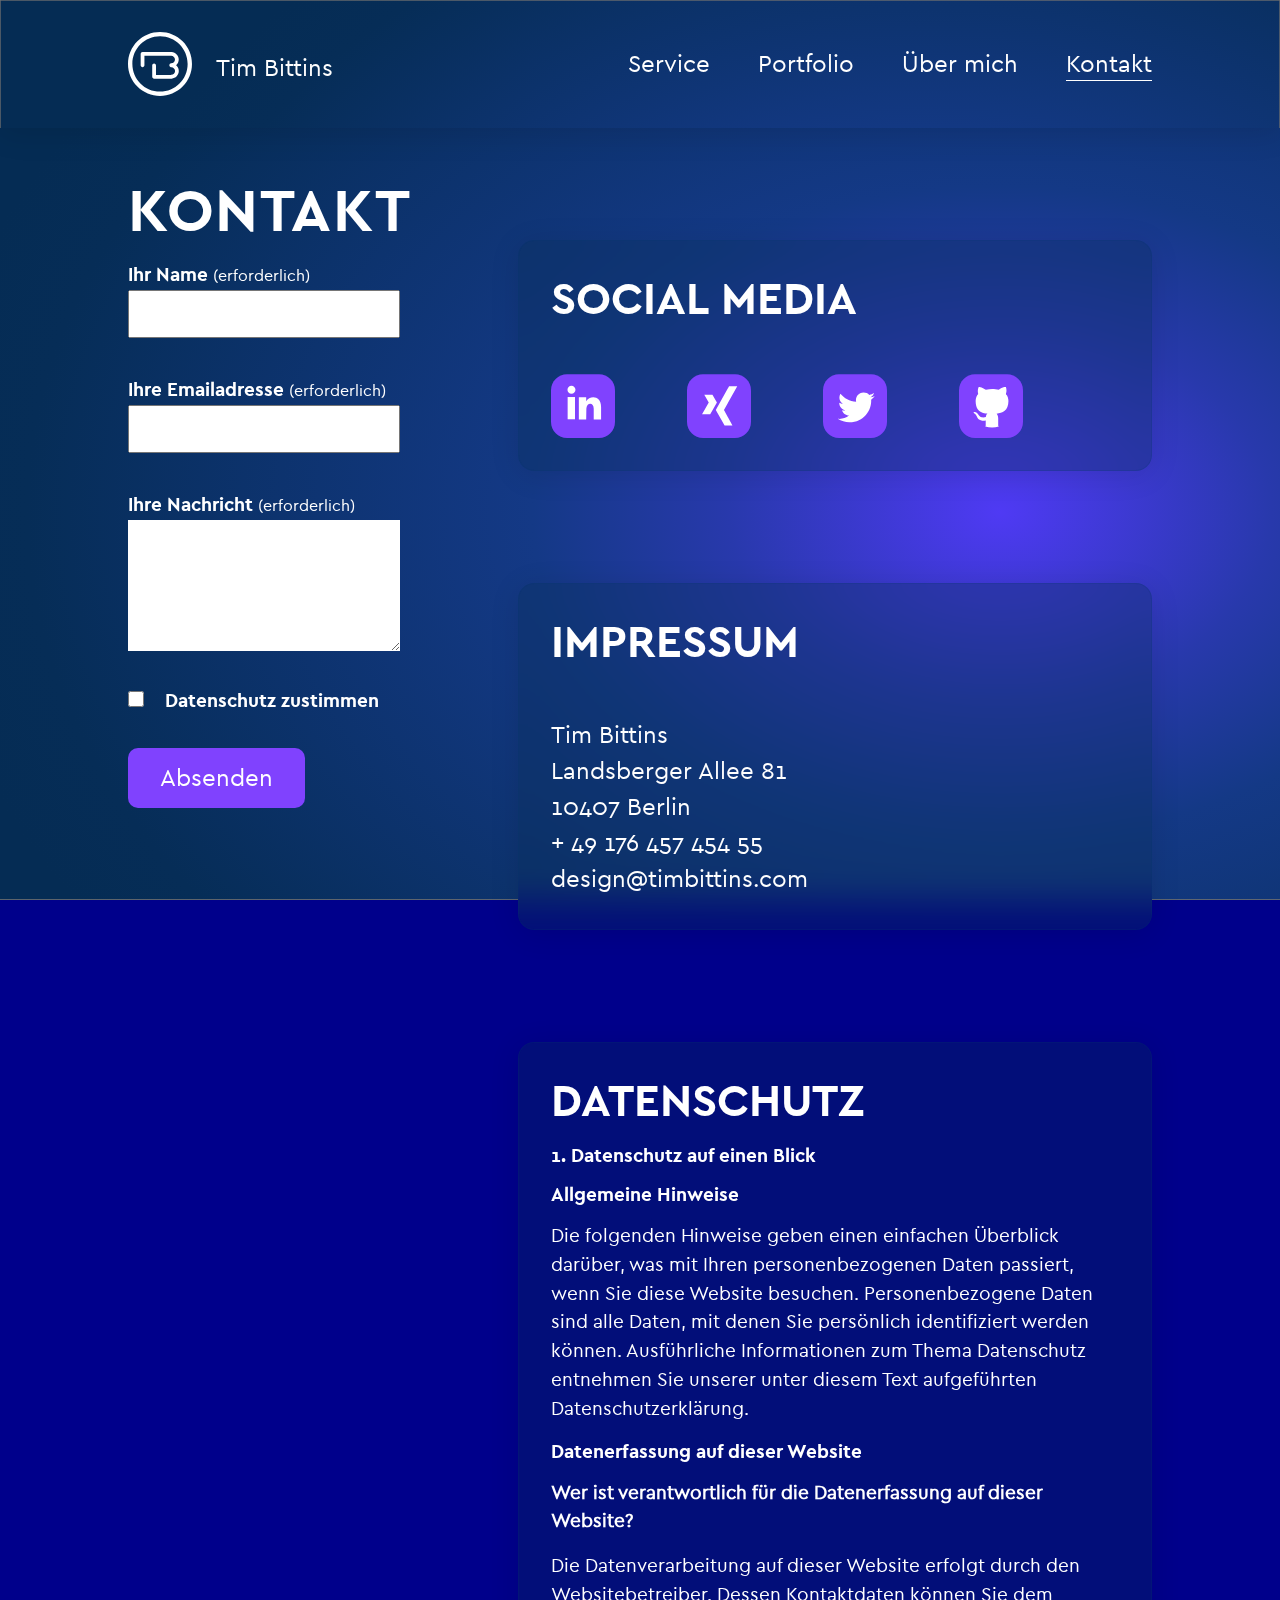
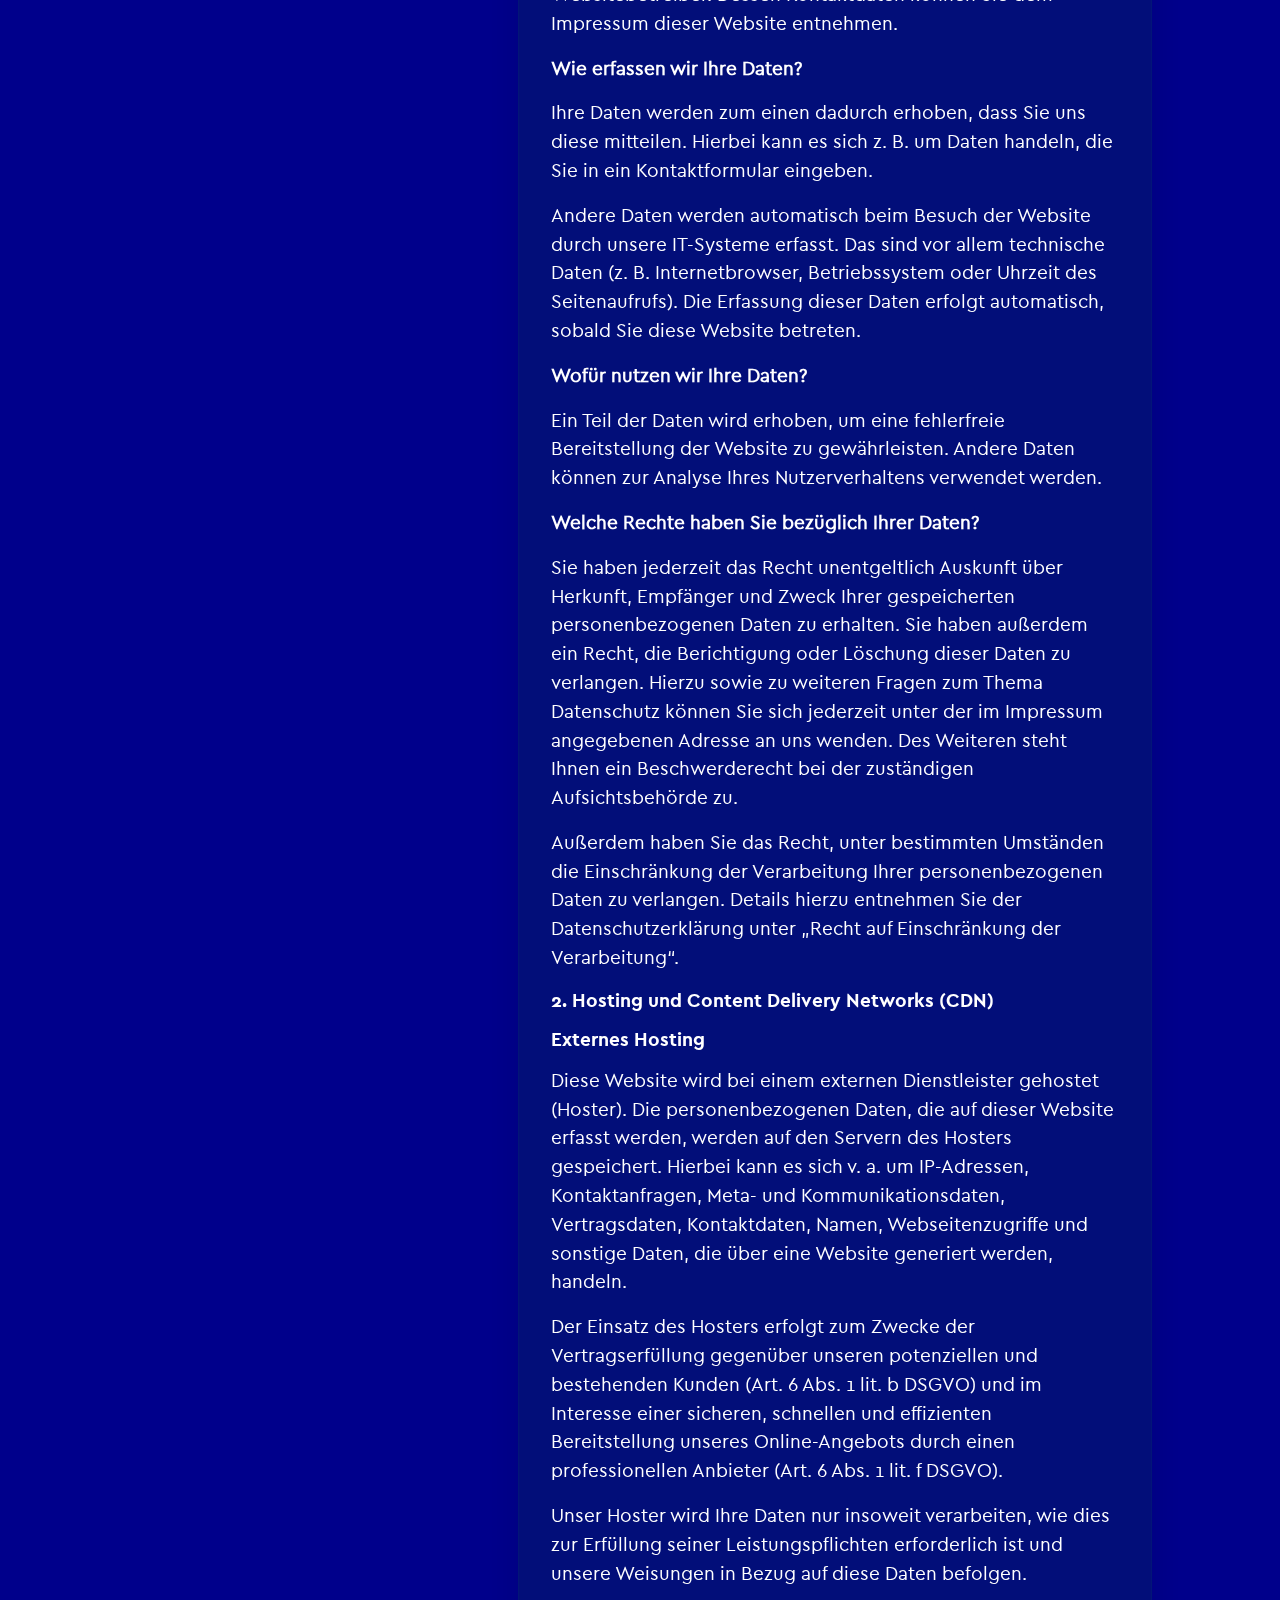
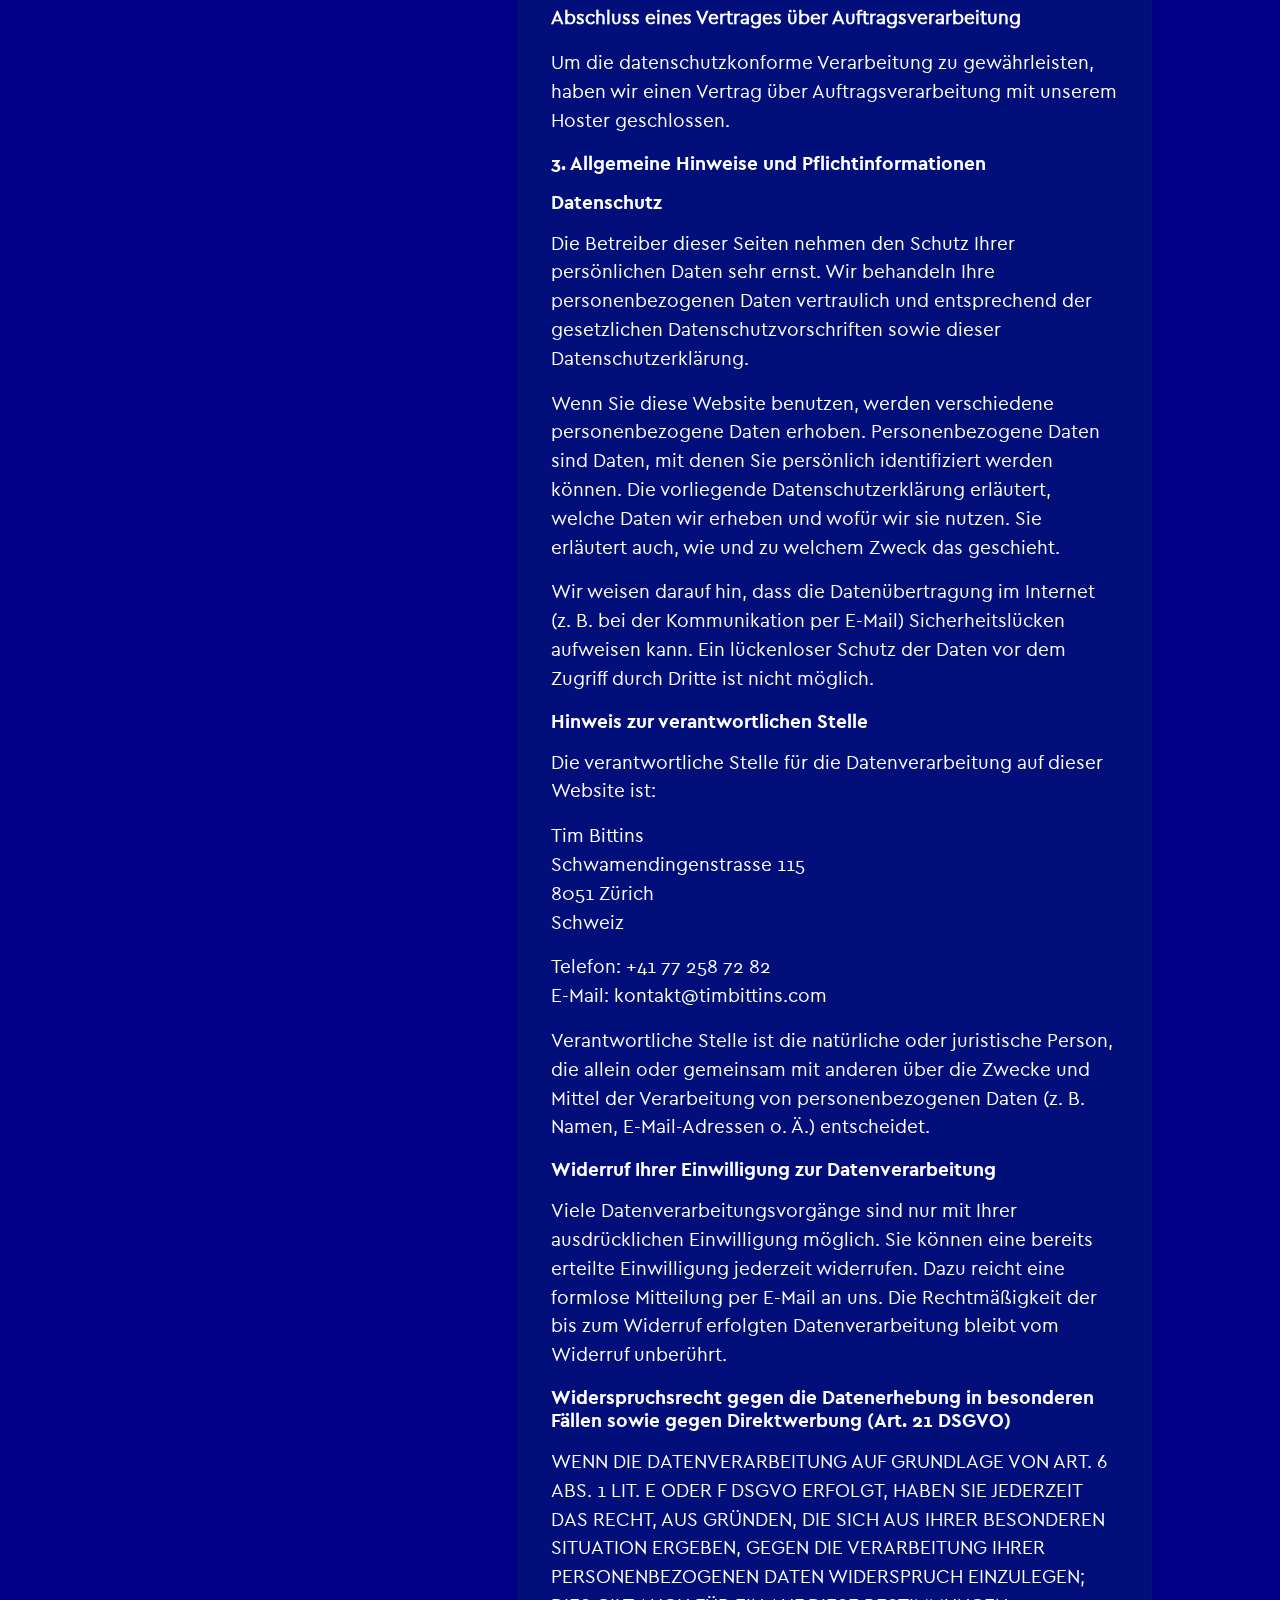
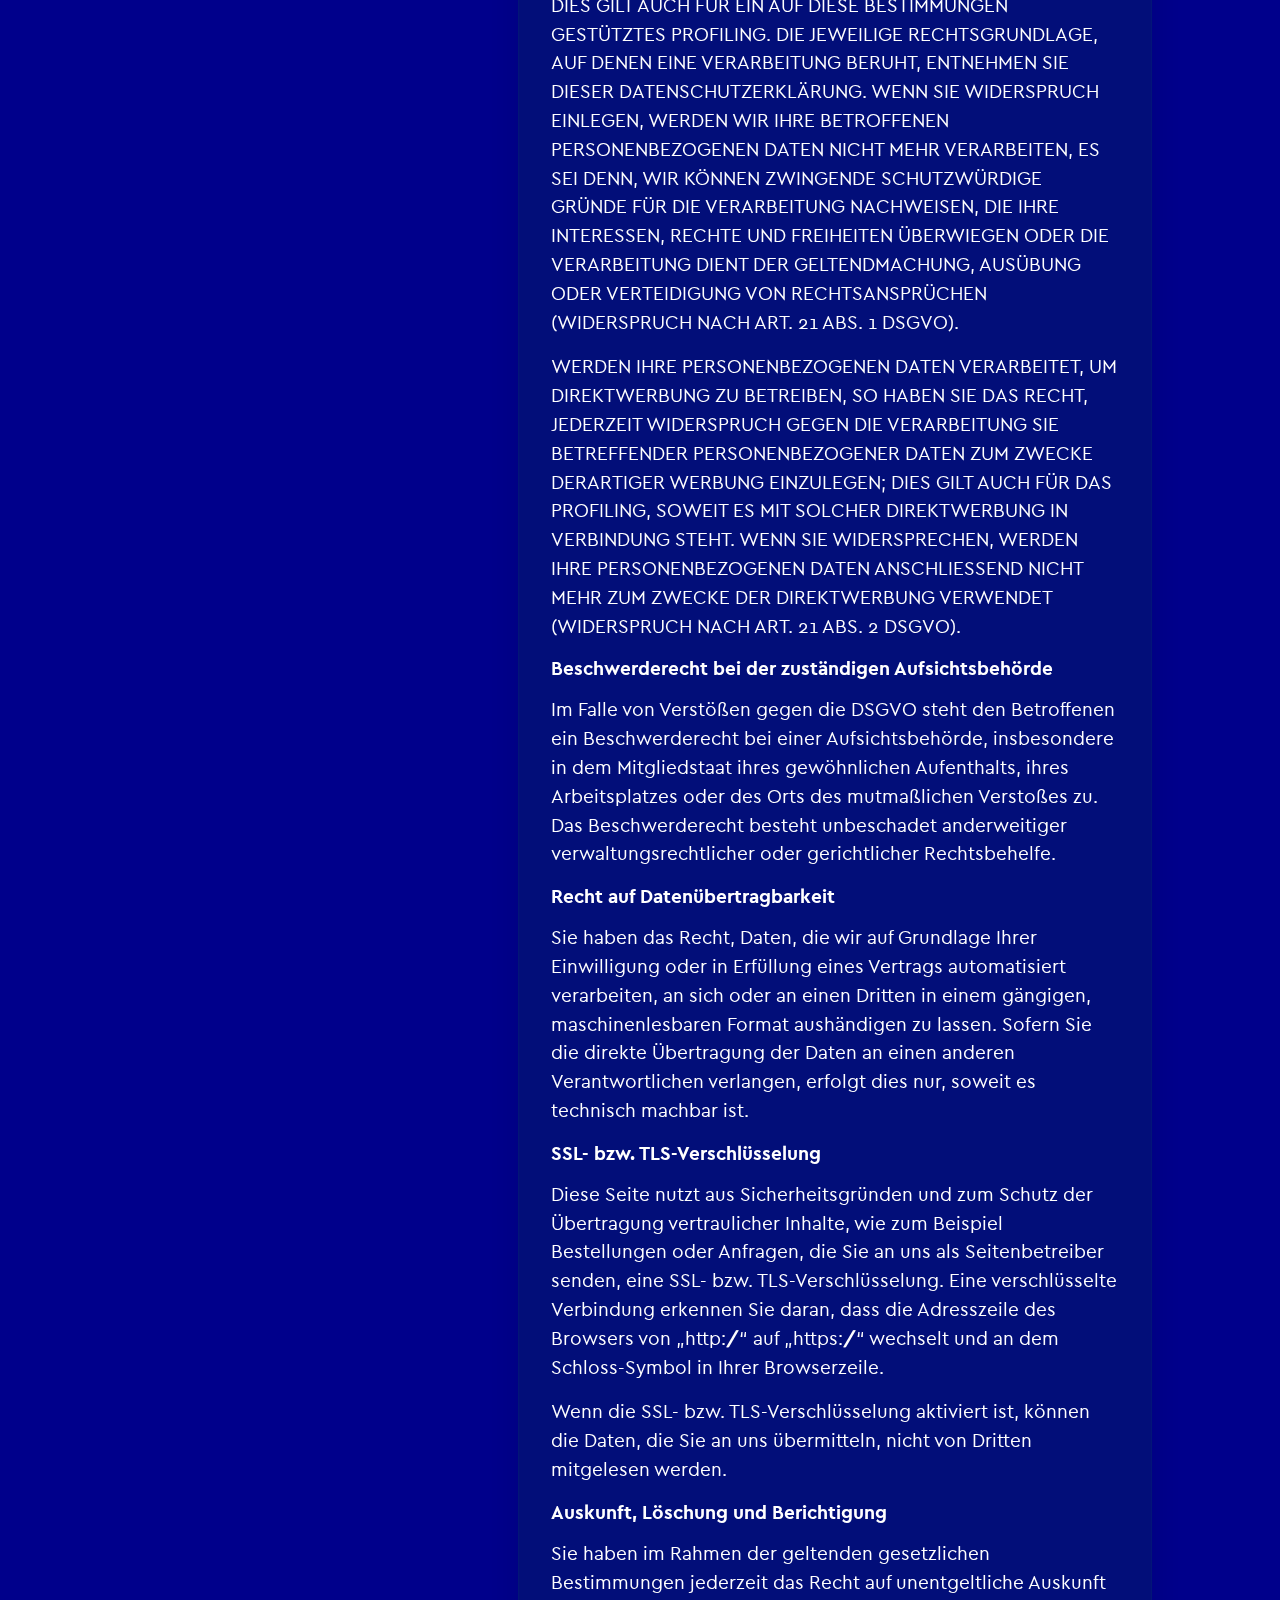
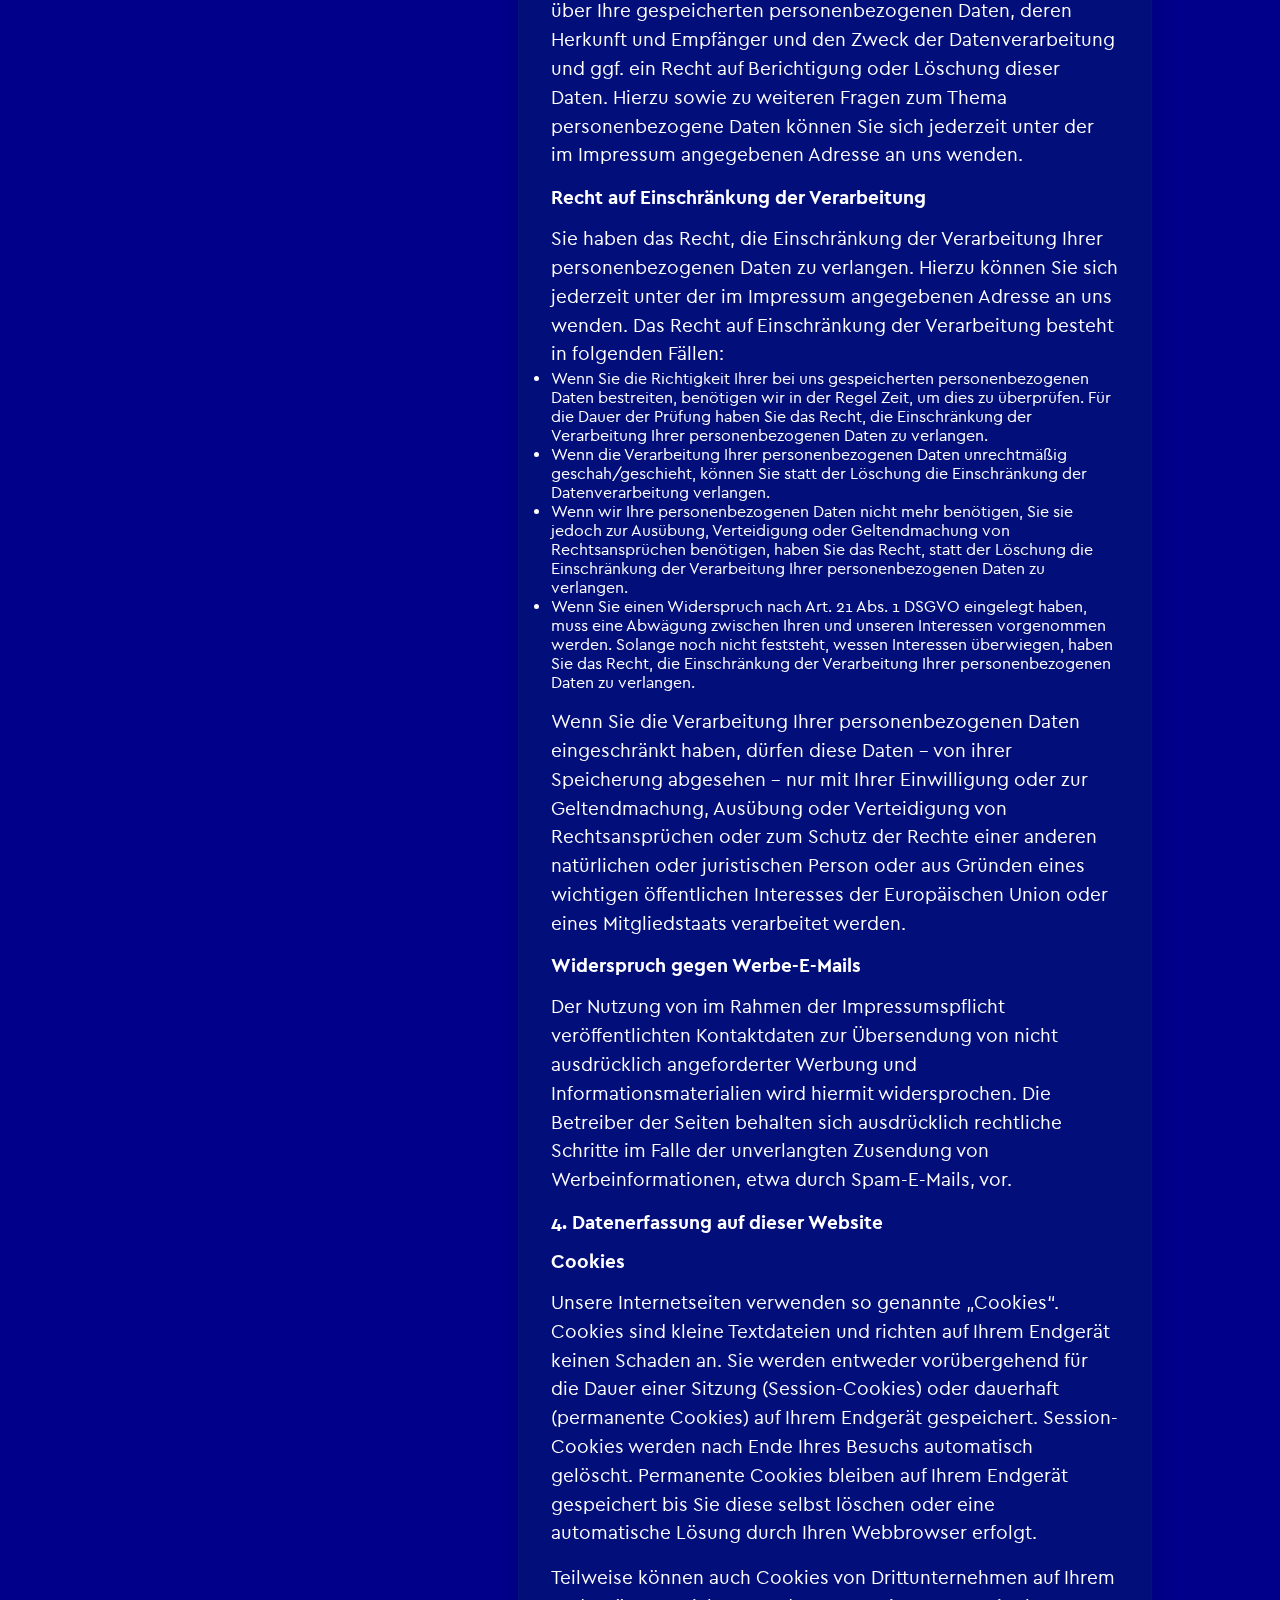
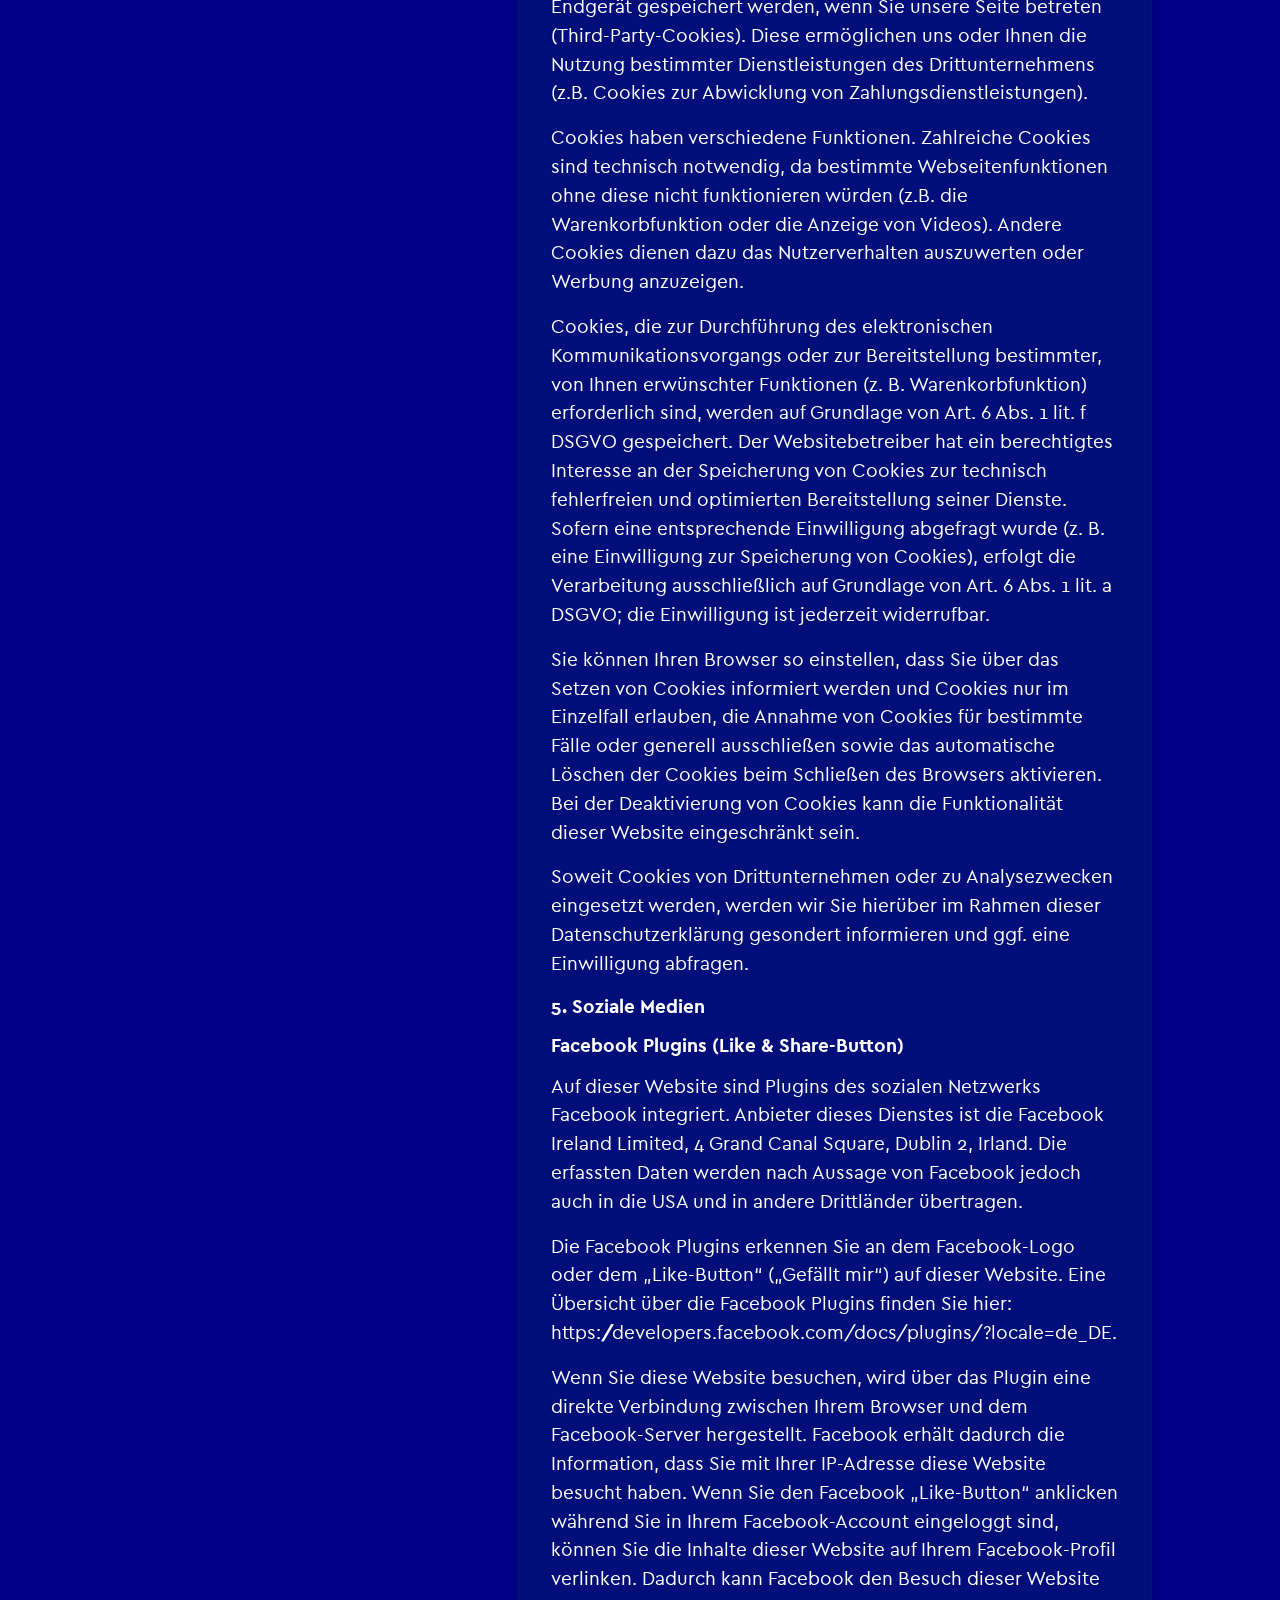
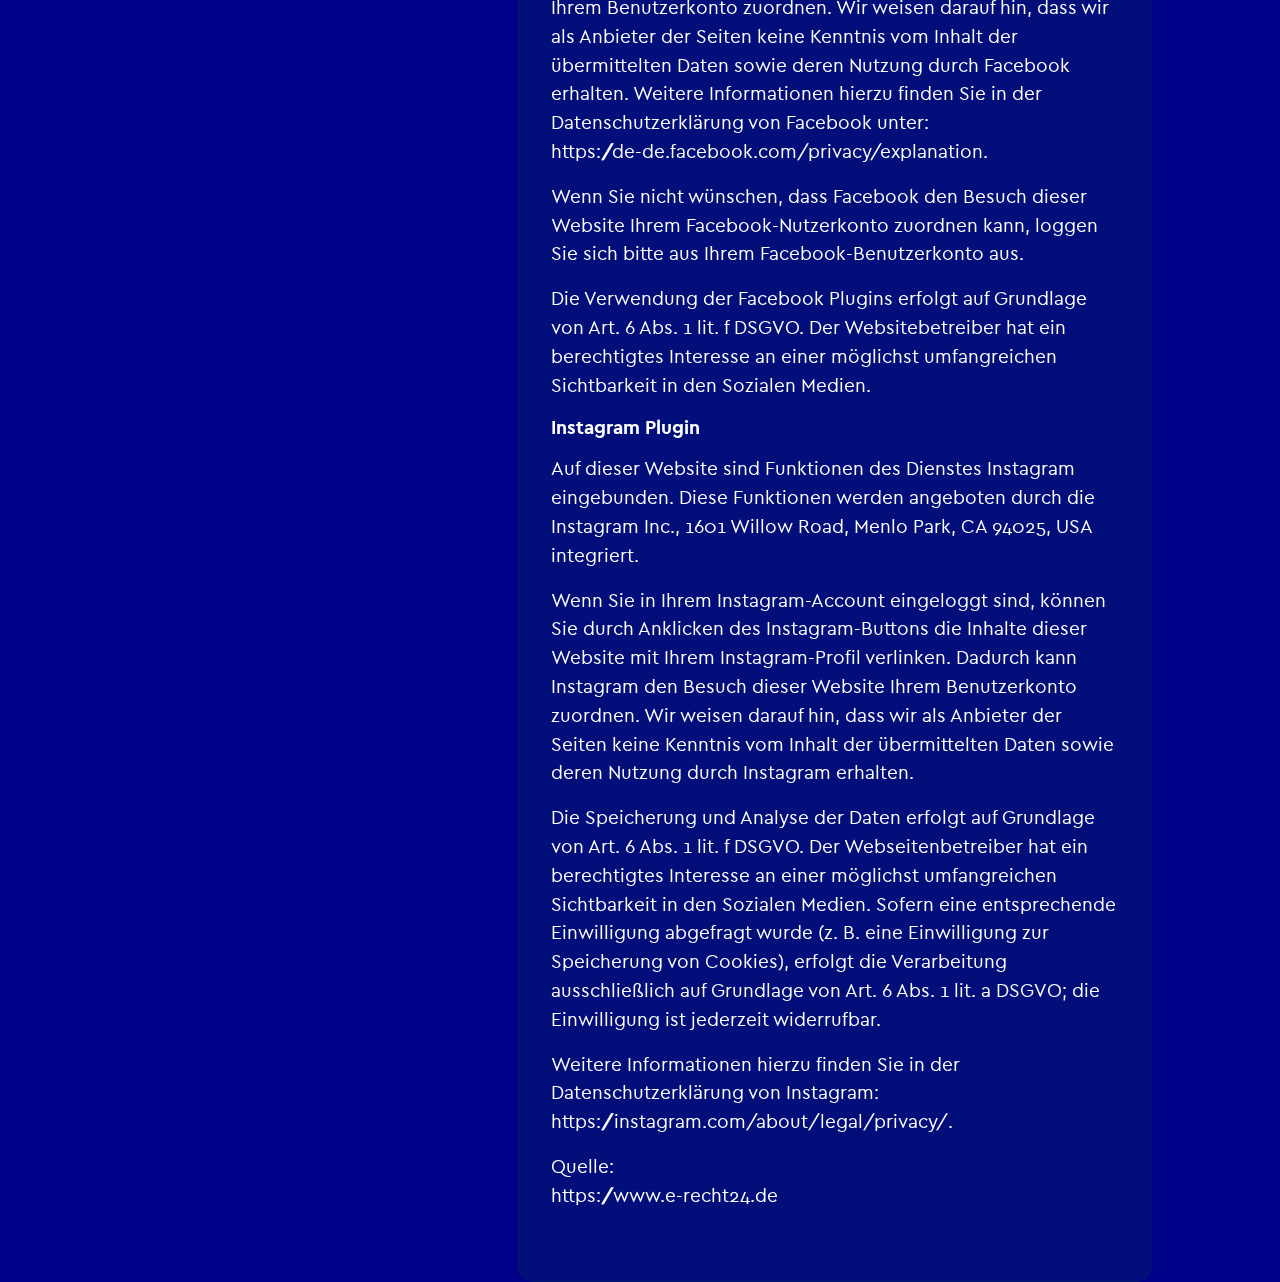
==== public/pages/kontakt.html @ a3646a52 "added glas-layer to content-articles" ====
<!DOCTYPE html>
<html lang="en">
  <head>
    <meta charset="UTF-8" />
    <meta http-equiv="X-UA-Compatible" content="IE=edge" />
    <meta name="viewport" content="width=device-width, initial-scale=1.0" />
    <title>Kontakt</title>
    <link rel="stylesheet" href="../style/css/main.css" />
  </head>
  <body>
    <header>
      
      <input class="menu__switch" id="menuSwitch" type="checkbox" />
      
      <label for="menuSwitch">
        <div type="button" class="menu__button">
          <div class="menu__button--line1"></div>
          <div class="menu__button--line2"></div>
          <div class="menu__button--line3"></div>
        </div>
      </label>

      <div class="menu__container">
        <nav class="menu__bar">
          <a href="../index.html">
             <section class="brand">
               <img
               class="brand__img"
               src="../img/TB_203_white.svg"
               alt="Tim Bittins Logo"
               />
               <p class="brand__name">Tim Bittins
                 <span class="menu__bar--line"></span>
                </p>
             </section>
           </a>

          <ul class="menu__bar--list" role="list">
            <li class="menu__bar--item">
              <a href="./service.html" class="menu__bar--link"
                >Service
                <div class="menu__bar--line"></div>
              </a>
            </li>
            <li class="menu__bar--item">
              <a href="./portfolio.html" class="menu__bar--link"
                >Portfolio
                <div class="menu__bar--line"></div>
              </a>
            </li>
            <li class="menu__bar--item">
              <a href="./ueber-mich.html" class="menu__bar--link"
                >Über mich
                <div class="menu__bar--line"></div>
              </a>
            </li>
            <li class="menu__bar--item">
              <a href="./kontakt.html" class="menu__bar--link menu__link--active"
                >Kontakt
                <div class="menu__bar--line"></div>
              </a>
            </li>
          </ul>
        </nav>
      </div>

    </header>

    <main>
      
      <section class="page__info page__info--contact">
        <div class="keep__info">
        <h1>Kontakt</h1>

        <article class="form__container">
          <form class="form__form" action="..db/contact.php" method="post">
            <div class="form__section">
              <label class="form__label" for="name">Ihr Name <span class="form__label--info"><small>(erforderlich)</small></span> </label>
              <input
                class="form__input"
                type="text"
                name="name"
                autocomplete="off"
                required
              />
            </div>

            <div class="form__section">
              <label class="form__label" for="email">Ihre Emailadresse <span class="form__label--info"><small>(erforderlich)</small></span> </label>
              <input
                class="form__input"
                type="text"
                name="email"
                autocomplete="off"
                required
              />
            </div>

            <div class="form__section">
              <label class="form__label" for="message">Ihre Nachricht  <span class="form__label--info"><small>(erforderlich)</small></span> </label>
              <textarea
                class="form__textarea"
                name="message"
                id="mesage"
                cols="30"
                rows="5"
              ></textarea>
            </div>

            <div class="form__section">
              <label class="form__label form__label--privacy" for="privacy">
                <input
                  class="form__checkbox"
                  type="checkbox"
                  id="privacy"
                  required
                />
                Datenschutz zustimmen <small></small>
              </label>
            </div>

            <div class="form__section">
              <button class="button__submit" type="submit">Absenden</button>
            </div>
          </form>
        </article>
        </div> 
      </section>

      
      <section class="page__content page__content--contact">
        
        
        <article class="content__article">
          <h2>Social Media</h2>
          <section class="content__section socialmedia">
            <a class="socialmedia__link" data-tooltip="LinkedIn" href="https://www.linkedin.com/in/tim-bittins-566a69206/" target="_blank">
              <img class="socialmedia__icon" src="../img/TB_Portfolio_SM_linkedin_101.svg" alt="LinkedIn Logo">
              <p class="small">LindedIn</p>
            </a>
            
            <a class="socialmedia__link" data-tooltip="Xing" href="https://www.xing.com/profile/Tim_Bittins/cv" target="_blank">
              <img class="socialmedia__icon" src="../img/TB_Portfolio_SM_xing_101.svg" alt="LinkedIn Logo">
              <p class="small">Xing</p>
            </a>
            
            <a class="socialmedia__link" data-tooltip="Twitter" href="https://twitter.com/timbittins" target="_blank">
              <img class="socialmedia__icon" src="../img/TB_Portfolio_SM_twitter_101.svg" alt="LinkedIn Logo">
              <p class="small">Twitter</p>
            </a>
            
            <a class="socialmedia__link" data-tooltip="GitHub" href="https://github.com/timbittins" target="_blank">
              <img class="socialmedia__icon" src="../img/TB_Portfolio_SM_github_101.svg" alt="LinkedIn Logo">
              <p class="small">GitHub</p>
            </a>
            
          </section>
        </article>
      
        <article class="content__article">
          <h2>Impressum</h2>
          <section class="content__section">
              <address class="contact__impressum--address">
                Tim Bittins <br />
                Landsberger Allee 81 <br />
                10407 Berlin <br />
                + 49 176 457 454 55 <br />
                design@timbittins.com
              </address>
            </section>
        </article>

        <article class="content__article content__article--privacy">
          <h2>Datenschutz</h2>
          <h4>1. Datenschutz auf einen Blick</h4>
          <h4>Allgemeine Hinweise</h4>
          <p>
            Die folgenden Hinweise geben einen einfachen &Uuml;berblick
            dar&uuml;ber, was mit Ihren personenbezogenen Daten passiert, wenn
            Sie diese Website besuchen. Personenbezogene Daten sind alle Daten,
            mit denen Sie pers&ouml;nlich identifiziert werden k&ouml;nnen.
            Ausf&uuml;hrliche Informationen zum Thema Datenschutz entnehmen Sie
            unserer unter diesem Text aufgef&uuml;hrten
            Datenschutzerkl&auml;rung.
          </p>
          <h4>Datenerfassung auf dieser Website</h4>
          <p>
            <strong
              >Wer ist verantwortlich f&uuml;r die Datenerfassung auf dieser
              Website?</strong
            >
          </p>
          <p>
            Die Datenverarbeitung auf dieser Website erfolgt durch den
            Websitebetreiber. Dessen Kontaktdaten k&ouml;nnen Sie dem Impressum
            dieser Website entnehmen.
          </p>
          <p><strong>Wie erfassen wir Ihre Daten?</strong></p>
          <p>
            Ihre Daten werden zum einen dadurch erhoben, dass Sie uns diese
            mitteilen. Hierbei kann es sich z.&nbsp;B. um Daten handeln, die Sie
            in ein Kontaktformular eingeben.
          </p>
          <p>
            Andere Daten werden automatisch beim Besuch der Website durch unsere
            IT-Systeme erfasst. Das sind vor allem technische Daten (z.&nbsp;B.
            Internetbrowser, Betriebssystem oder Uhrzeit des Seitenaufrufs). Die
            Erfassung dieser Daten erfolgt automatisch, sobald Sie diese Website
            betreten.
          </p>
          <p><strong>Wof&uuml;r nutzen wir Ihre Daten?</strong></p>
          <p>
            Ein Teil der Daten wird erhoben, um eine fehlerfreie Bereitstellung
            der Website zu gew&auml;hrleisten. Andere Daten k&ouml;nnen zur
            Analyse Ihres Nutzerverhaltens verwendet werden.
          </p>
          <p>
            <strong>Welche Rechte haben Sie bez&uuml;glich Ihrer Daten?</strong>
          </p>
          <p>
            Sie haben jederzeit das Recht unentgeltlich Auskunft &uuml;ber
            Herkunft, Empf&auml;nger und Zweck Ihrer gespeicherten
            personenbezogenen Daten zu erhalten. Sie haben au&szlig;erdem ein
            Recht, die Berichtigung oder L&ouml;schung dieser Daten zu
            verlangen. Hierzu sowie zu weiteren Fragen zum Thema Datenschutz
            k&ouml;nnen Sie sich jederzeit unter der im Impressum angegebenen
            Adresse an uns wenden. Des Weiteren steht Ihnen ein Beschwerderecht
            bei der zust&auml;ndigen Aufsichtsbeh&ouml;rde zu.
          </p>
          <p>
            Au&szlig;erdem haben Sie das Recht, unter bestimmten Umst&auml;nden
            die Einschr&auml;nkung der Verarbeitung Ihrer personenbezogenen
            Daten zu verlangen. Details hierzu entnehmen Sie der
            Datenschutzerkl&auml;rung unter &bdquo;Recht auf Einschr&auml;nkung
            der Verarbeitung&ldquo;.
          </p>
          <h4>2. Hosting und Content Delivery Networks (CDN)</h4>
          <h4>Externes Hosting</h4>
          <p>
            Diese Website wird bei einem externen Dienstleister gehostet
            (Hoster). Die personenbezogenen Daten, die auf dieser Website
            erfasst werden, werden auf den Servern des Hosters gespeichert.
            Hierbei kann es sich v. a. um IP-Adressen, Kontaktanfragen, Meta-
            und Kommunikationsdaten, Vertragsdaten, Kontaktdaten, Namen,
            Webseitenzugriffe und sonstige Daten, die &uuml;ber eine Website
            generiert werden, handeln.
          </p>
          <p>
            Der Einsatz des Hosters erfolgt zum Zwecke der
            Vertragserf&uuml;llung gegen&uuml;ber unseren potenziellen und
            bestehenden Kunden (Art. 6 Abs. 1 lit. b DSGVO) und im Interesse
            einer sicheren, schnellen und effizienten Bereitstellung unseres
            Online-Angebots durch einen professionellen Anbieter (Art. 6 Abs. 1
            lit. f DSGVO).
          </p>
          <p>
            Unser Hoster wird Ihre Daten nur insoweit verarbeiten, wie dies zur
            Erf&uuml;llung seiner Leistungspflichten erforderlich ist und unsere
            Weisungen in Bezug auf diese Daten befolgen.
          </p>
          <p>
            <strong
              >Abschluss eines Vertrages &uuml;ber Auftragsverarbeitung</strong
            >
          </p>
          <p>
            Um die datenschutzkonforme Verarbeitung zu gew&auml;hrleisten, haben
            wir einen Vertrag &uuml;ber Auftragsverarbeitung mit unserem Hoster
            geschlossen.
          </p>
          <h4>3. Allgemeine Hinweise und Pflichtinformationen</h4>
          <h4>Datenschutz</h4>
          <p>
            Die Betreiber dieser Seiten nehmen den Schutz Ihrer
            pers&ouml;nlichen Daten sehr ernst. Wir behandeln Ihre
            personenbezogenen Daten vertraulich und entsprechend der
            gesetzlichen Datenschutzvorschriften sowie dieser
            Datenschutzerkl&auml;rung.
          </p>
          <p>
            Wenn Sie diese Website benutzen, werden verschiedene
            personenbezogene Daten erhoben. Personenbezogene Daten sind Daten,
            mit denen Sie pers&ouml;nlich identifiziert werden k&ouml;nnen. Die
            vorliegende Datenschutzerkl&auml;rung erl&auml;utert, welche Daten
            wir erheben und wof&uuml;r wir sie nutzen. Sie erl&auml;utert auch,
            wie und zu welchem Zweck das geschieht.
          </p>
          <p>
            Wir weisen darauf hin, dass die Daten&uuml;bertragung im Internet
            (z.&nbsp;B. bei der Kommunikation per E-Mail) Sicherheitsl&uuml;cken
            aufweisen kann. Ein l&uuml;ckenloser Schutz der Daten vor dem
            Zugriff durch Dritte ist nicht m&ouml;glich.
          </p>
          <h4>Hinweis zur verantwortlichen Stelle</h4>
          <p>
            Die verantwortliche Stelle f&uuml;r die Datenverarbeitung auf dieser
            Website ist:
          </p>
          <p>
            Tim Bittins<br />
            Schwamendingenstrasse 115<br />
            8051 Zürich<br />
            Schweiz
          </p>

          <p>
            Telefon: +41 77 258 72 82<br />
            E-Mail: kontakt@timbittins.com
          </p>
          <p>
            Verantwortliche Stelle ist die nat&uuml;rliche oder juristische
            Person, die allein oder gemeinsam mit anderen &uuml;ber die Zwecke
            und Mittel der Verarbeitung von personenbezogenen Daten (z.&nbsp;B.
            Namen, E-Mail-Adressen o. &Auml;.) entscheidet.
          </p>
          <h4>Widerruf Ihrer Einwilligung zur Datenverarbeitung</h4>
          <p>
            Viele Datenverarbeitungsvorg&auml;nge sind nur mit Ihrer
            ausdr&uuml;cklichen Einwilligung m&ouml;glich. Sie k&ouml;nnen eine
            bereits erteilte Einwilligung jederzeit widerrufen. Dazu reicht eine
            formlose Mitteilung per E-Mail an uns. Die Rechtm&auml;&szlig;igkeit
            der bis zum Widerruf erfolgten Datenverarbeitung bleibt vom Widerruf
            unber&uuml;hrt.
          </p>
          <h4>
            Widerspruchsrecht gegen die Datenerhebung in besonderen F&auml;llen
            sowie gegen Direktwerbung (Art. 21 DSGVO)
          </h4>
          <p>
            WENN DIE DATENVERARBEITUNG AUF GRUNDLAGE VON ART. 6 ABS. 1 LIT. E
            ODER F DSGVO ERFOLGT, HABEN SIE JEDERZEIT DAS RECHT, AUS
            GR&Uuml;NDEN, DIE SICH AUS IHRER BESONDEREN SITUATION ERGEBEN, GEGEN
            DIE VERARBEITUNG IHRER PERSONENBEZOGENEN DATEN WIDERSPRUCH
            EINZULEGEN; DIES GILT AUCH F&Uuml;R EIN AUF DIESE BESTIMMUNGEN
            GEST&Uuml;TZTES PROFILING. DIE JEWEILIGE RECHTSGRUNDLAGE, AUF DENEN
            EINE VERARBEITUNG BERUHT, ENTNEHMEN SIE DIESER
            DATENSCHUTZERKL&Auml;RUNG. WENN SIE WIDERSPRUCH EINLEGEN, WERDEN WIR
            IHRE BETROFFENEN PERSONENBEZOGENEN DATEN NICHT MEHR VERARBEITEN, ES
            SEI DENN, WIR K&Ouml;NNEN ZWINGENDE SCHUTZW&Uuml;RDIGE GR&Uuml;NDE
            F&Uuml;R DIE VERARBEITUNG NACHWEISEN, DIE IHRE INTERESSEN, RECHTE
            UND FREIHEITEN &Uuml;BERWIEGEN ODER DIE VERARBEITUNG DIENT DER
            GELTENDMACHUNG, AUS&Uuml;BUNG ODER VERTEIDIGUNG VON
            RECHTSANSPR&Uuml;CHEN (WIDERSPRUCH NACH ART. 21 ABS. 1 DSGVO).
          </p>
          <p>
            WERDEN IHRE PERSONENBEZOGENEN DATEN VERARBEITET, UM DIREKTWERBUNG ZU
            BETREIBEN, SO HABEN SIE DAS RECHT, JEDERZEIT WIDERSPRUCH GEGEN DIE
            VERARBEITUNG SIE BETREFFENDER PERSONENBEZOGENER DATEN ZUM ZWECKE
            DERARTIGER WERBUNG EINZULEGEN; DIES GILT AUCH F&Uuml;R DAS
            PROFILING, SOWEIT ES MIT SOLCHER DIREKTWERBUNG IN VERBINDUNG STEHT.
            WENN SIE WIDERSPRECHEN, WERDEN IHRE PERSONENBEZOGENEN DATEN
            ANSCHLIESSEND NICHT MEHR ZUM ZWECKE DER DIREKTWERBUNG VERWENDET
            (WIDERSPRUCH NACH ART. 21 ABS. 2 DSGVO).
          </p>
          <h4>
            Beschwerderecht bei der zust&auml;ndigen Aufsichtsbeh&ouml;rde
          </h4>
          <p>
            Im Falle von Verst&ouml;&szlig;en gegen die DSGVO steht den
            Betroffenen ein Beschwerderecht bei einer Aufsichtsbeh&ouml;rde,
            insbesondere in dem Mitgliedstaat ihres gew&ouml;hnlichen
            Aufenthalts, ihres Arbeitsplatzes oder des Orts des
            mutma&szlig;lichen Versto&szlig;es zu. Das Beschwerderecht besteht
            unbeschadet anderweitiger verwaltungsrechtlicher oder gerichtlicher
            Rechtsbehelfe.
          </p>
          <h4>Recht auf Daten&uuml;bertragbarkeit</h4>
          <p>
            Sie haben das Recht, Daten, die wir auf Grundlage Ihrer Einwilligung
            oder in Erf&uuml;llung eines Vertrags automatisiert verarbeiten, an
            sich oder an einen Dritten in einem g&auml;ngigen, maschinenlesbaren
            Format aush&auml;ndigen zu lassen. Sofern Sie die direkte
            &Uuml;bertragung der Daten an einen anderen Verantwortlichen
            verlangen, erfolgt dies nur, soweit es technisch machbar ist.
          </p>
          <h4>SSL- bzw. TLS-Verschl&uuml;sselung</h4>
          <p>
            Diese Seite nutzt aus Sicherheitsgr&uuml;nden und zum Schutz der
            &Uuml;bertragung vertraulicher Inhalte, wie zum Beispiel
            Bestellungen oder Anfragen, die Sie an uns als Seitenbetreiber
            senden, eine SSL- bzw. TLS-Verschl&uuml;sselung. Eine
            verschl&uuml;sselte Verbindung erkennen Sie daran, dass die
            Adresszeile des Browsers von &bdquo;http://&ldquo; auf
            &bdquo;https://&ldquo; wechselt und an dem Schloss-Symbol in Ihrer
            Browserzeile.
          </p>
          <p>
            Wenn die SSL- bzw. TLS-Verschl&uuml;sselung aktiviert ist,
            k&ouml;nnen die Daten, die Sie an uns &uuml;bermitteln, nicht von
            Dritten mitgelesen werden.
          </p>
          <h4>Auskunft, L&ouml;schung und Berichtigung</h4>
          <p>
            Sie haben im Rahmen der geltenden gesetzlichen Bestimmungen
            jederzeit das Recht auf unentgeltliche Auskunft &uuml;ber Ihre
            gespeicherten personenbezogenen Daten, deren Herkunft und
            Empf&auml;nger und den Zweck der Datenverarbeitung und ggf. ein
            Recht auf Berichtigung oder L&ouml;schung dieser Daten. Hierzu sowie
            zu weiteren Fragen zum Thema personenbezogene Daten k&ouml;nnen Sie
            sich jederzeit unter der im Impressum angegebenen Adresse an uns
            wenden.
          </p>
          <h4>Recht auf Einschr&auml;nkung der Verarbeitung</h4>
          <p>
            Sie haben das Recht, die Einschr&auml;nkung der Verarbeitung Ihrer
            personenbezogenen Daten zu verlangen. Hierzu k&ouml;nnen Sie sich
            jederzeit unter der im Impressum angegebenen Adresse an uns wenden.
            Das Recht auf Einschr&auml;nkung der Verarbeitung besteht in
            folgenden F&auml;llen:
          </p>
          <ul>
            <li>
              Wenn Sie die Richtigkeit Ihrer bei uns gespeicherten
              personenbezogenen Daten bestreiten, ben&ouml;tigen wir in der
              Regel Zeit, um dies zu &uuml;berpr&uuml;fen. F&uuml;r die Dauer
              der Pr&uuml;fung haben Sie das Recht, die Einschr&auml;nkung der
              Verarbeitung Ihrer personenbezogenen Daten zu verlangen.
            </li>
            <li>
              Wenn die Verarbeitung Ihrer personenbezogenen Daten
              unrechtm&auml;&szlig;ig geschah/geschieht, k&ouml;nnen Sie statt
              der L&ouml;schung die Einschr&auml;nkung der Datenverarbeitung
              verlangen.
            </li>
            <li>
              Wenn wir Ihre personenbezogenen Daten nicht mehr ben&ouml;tigen,
              Sie sie jedoch zur Aus&uuml;bung, Verteidigung oder Geltendmachung
              von Rechtsanspr&uuml;chen ben&ouml;tigen, haben Sie das Recht,
              statt der L&ouml;schung die Einschr&auml;nkung der Verarbeitung
              Ihrer personenbezogenen Daten zu verlangen.
            </li>
            <li>
              Wenn Sie einen Widerspruch nach Art. 21 Abs. 1 DSGVO eingelegt
              haben, muss eine Abw&auml;gung zwischen Ihren und unseren
              Interessen vorgenommen werden. Solange noch nicht feststeht,
              wessen Interessen &uuml;berwiegen, haben Sie das Recht, die
              Einschr&auml;nkung der Verarbeitung Ihrer personenbezogenen Daten
              zu verlangen.
            </li>
          </ul>
          <p>
            Wenn Sie die Verarbeitung Ihrer personenbezogenen Daten
            eingeschr&auml;nkt haben, d&uuml;rfen diese Daten &ndash; von ihrer
            Speicherung abgesehen &ndash; nur mit Ihrer Einwilligung oder zur
            Geltendmachung, Aus&uuml;bung oder Verteidigung von
            Rechtsanspr&uuml;chen oder zum Schutz der Rechte einer anderen
            nat&uuml;rlichen oder juristischen Person oder aus Gr&uuml;nden
            eines wichtigen &ouml;ffentlichen Interesses der Europ&auml;ischen
            Union oder eines Mitgliedstaats verarbeitet werden.
          </p>
          <h4>Widerspruch gegen Werbe-E-Mails</h4>
          <p>
            Der Nutzung von im Rahmen der Impressumspflicht
            ver&ouml;ffentlichten Kontaktdaten zur &Uuml;bersendung von nicht
            ausdr&uuml;cklich angeforderter Werbung und Informationsmaterialien
            wird hiermit widersprochen. Die Betreiber der Seiten behalten sich
            ausdr&uuml;cklich rechtliche Schritte im Falle der unverlangten
            Zusendung von Werbeinformationen, etwa durch Spam-E-Mails, vor.
          </p>
          <h4>4. Datenerfassung auf dieser Website</h4>
          <h4>Cookies</h4>
          <p>
            Unsere Internetseiten verwenden so genannte &bdquo;Cookies&ldquo;.
            Cookies sind kleine Textdateien und richten auf Ihrem Endger&auml;t
            keinen Schaden an. Sie werden entweder vor&uuml;bergehend f&uuml;r
            die Dauer einer Sitzung (Session-Cookies) oder dauerhaft (permanente
            Cookies) auf Ihrem Endger&auml;t gespeichert. Session-Cookies werden
            nach Ende Ihres Besuchs automatisch gel&ouml;scht. Permanente
            Cookies bleiben auf Ihrem Endger&auml;t gespeichert bis Sie diese
            selbst l&ouml;schen&nbsp;oder eine automatische L&ouml;sung durch
            Ihren Webbrowser erfolgt.
          </p>
          <p>
            Teilweise k&ouml;nnen auch Cookies von Drittunternehmen auf Ihrem
            Endger&auml;t gespeichert werden, wenn Sie unsere Seite betreten
            (Third-Party-Cookies). Diese erm&ouml;glichen uns oder Ihnen die
            Nutzung bestimmter Dienstleistungen des Drittunternehmens (z.B.
            Cookies zur Abwicklung von Zahlungsdienstleistungen).
          </p>
          <p>
            Cookies haben verschiedene Funktionen. Zahlreiche Cookies sind
            technisch notwendig, da bestimmte Webseitenfunktionen ohne diese
            nicht funktionieren w&uuml;rden (z.B. die Warenkorbfunktion oder die
            Anzeige von Videos). Andere Cookies dienen dazu das Nutzerverhalten
            auszuwerten&nbsp;oder Werbung anzuzeigen.
          </p>
          <p>
            Cookies, die zur Durchf&uuml;hrung des elektronischen
            Kommunikationsvorgangs oder zur Bereitstellung bestimmter, von Ihnen
            erw&uuml;nschter Funktionen (z. B. Warenkorbfunktion) erforderlich
            sind, werden auf Grundlage von Art. 6 Abs. 1 lit. f DSGVO
            gespeichert. Der Websitebetreiber hat ein berechtigtes Interesse an
            der Speicherung von Cookies zur technisch fehlerfreien und
            optimierten Bereitstellung seiner Dienste. Sofern eine entsprechende
            Einwilligung abgefragt wurde (z. B. eine Einwilligung zur
            Speicherung von Cookies), erfolgt die Verarbeitung
            ausschlie&szlig;lich auf Grundlage von Art. 6 Abs. 1 lit. a DSGVO;
            die Einwilligung ist jederzeit widerrufbar.
          </p>
          <p>
            Sie k&ouml;nnen Ihren Browser so einstellen, dass Sie &uuml;ber das
            Setzen von Cookies informiert werden und Cookies nur im Einzelfall
            erlauben, die Annahme von Cookies f&uuml;r bestimmte F&auml;lle oder
            generell ausschlie&szlig;en sowie das automatische L&ouml;schen der
            Cookies beim Schlie&szlig;en des Browsers aktivieren. Bei der
            Deaktivierung von Cookies kann die Funktionalit&auml;t dieser
            Website eingeschr&auml;nkt sein.
          </p>
          <p>
            Soweit Cookies von Drittunternehmen oder zu Analysezwecken
            eingesetzt werden, werden wir Sie hier&uuml;ber im Rahmen dieser
            Datenschutzerkl&auml;rung gesondert informieren und ggf. eine
            Einwilligung abfragen.
          </p>
          <h4>5. Soziale Medien</h4>
          <h4>Facebook Plugins (Like &amp; Share-Button)</h4>
          <p>
            Auf dieser Website sind Plugins des sozialen Netzwerks Facebook
            integriert. Anbieter dieses Dienstes ist die Facebook Ireland
            Limited, 4 Grand Canal Square, Dublin 2, Irland. Die erfassten Daten
            werden nach Aussage von Facebook jedoch auch in die USA und in
            andere Drittl&auml;nder &uuml;bertragen.
          </p>
          <p>
            Die Facebook Plugins erkennen Sie an dem Facebook-Logo oder dem
            &bdquo;Like-Button&ldquo; (&bdquo;Gef&auml;llt mir&ldquo;) auf
            dieser Website. Eine &Uuml;bersicht &uuml;ber die Facebook Plugins
            finden Sie hier:
            <br> <a
              href="https://developers.facebook.com/docs/plugins/?locale=de_DE"
              target="_blank"
              rel="noopener noreferrer"
              >https://developers.facebook.com/docs/plugins/?locale=de_DE</a
            >.
          </p>
          <p>
            Wenn Sie diese Website besuchen, wird &uuml;ber das Plugin eine
            direkte Verbindung zwischen Ihrem Browser und dem Facebook-Server
            hergestellt. Facebook erh&auml;lt dadurch die Information, dass Sie
            mit Ihrer IP-Adresse diese Website besucht haben. Wenn Sie den
            Facebook &bdquo;Like-Button&ldquo; anklicken w&auml;hrend Sie in
            Ihrem Facebook-Account eingeloggt sind, k&ouml;nnen Sie die Inhalte
            dieser Website auf Ihrem Facebook-Profil verlinken. Dadurch kann
            Facebook den Besuch dieser Website Ihrem Benutzerkonto zuordnen. Wir
            weisen darauf hin, dass wir als Anbieter der Seiten keine Kenntnis
            vom Inhalt der &uuml;bermittelten Daten sowie deren Nutzung durch
            Facebook erhalten. Weitere Informationen hierzu finden Sie in der
            Datenschutzerkl&auml;rung von Facebook unter:
            <br> <a
              href="https://de-de.facebook.com/privacy/explanation"
              target="_blank"
              rel="noopener noreferrer"
              >https://de-de.facebook.com/privacy/explanation</a
            >.
          </p>
          <p>
            Wenn Sie nicht w&uuml;nschen, dass Facebook den Besuch dieser
            Website Ihrem Facebook-Nutzerkonto zuordnen kann, loggen Sie sich
            bitte aus Ihrem Facebook-Benutzerkonto aus.
          </p>
          <p>
            Die Verwendung der Facebook Plugins erfolgt auf Grundlage von Art. 6
            Abs. 1 lit. f DSGVO. Der Websitebetreiber hat ein berechtigtes
            Interesse an einer m&ouml;glichst umfangreichen Sichtbarkeit in den
            Sozialen Medien.
          </p>
          <h4>Instagram Plugin</h4>
          <p>
            Auf dieser Website sind Funktionen des Dienstes Instagram
            eingebunden. Diese Funktionen werden angeboten durch die Instagram
            Inc., 1601 Willow Road, Menlo Park, CA 94025, USA integriert.
          </p>
          <p>
            Wenn Sie in Ihrem Instagram-Account eingeloggt sind, k&ouml;nnen Sie
            durch Anklicken des Instagram-Buttons die Inhalte dieser Website mit
            Ihrem Instagram-Profil verlinken. Dadurch kann Instagram den Besuch
            dieser Website Ihrem Benutzerkonto zuordnen. Wir weisen darauf hin,
            dass wir als Anbieter der Seiten keine Kenntnis vom Inhalt der
            &uuml;bermittelten Daten sowie deren Nutzung durch Instagram
            erhalten.
          </p>
          <p>
            Die Speicherung und Analyse der Daten erfolgt auf Grundlage von Art.
            6 Abs. 1 lit. f DSGVO. Der Webseitenbetreiber hat ein berechtigtes
            Interesse an einer m&ouml;glichst umfangreichen Sichtbarkeit in den
            Sozialen Medien. Sofern eine entsprechende Einwilligung abgefragt
            wurde (z. B. eine Einwilligung zur Speicherung von Cookies), erfolgt
            die Verarbeitung ausschlie&szlig;lich auf Grundlage von Art. 6 Abs.
            1 lit. a DSGVO; die Einwilligung ist jederzeit widerrufbar.
          </p>
          <p>
            Weitere Informationen hierzu finden Sie in der
            Datenschutzerkl&auml;rung von Instagram:
            <br> <a
              href="https://instagram.com/about/legal/privacy/"
              target="_blank"
              rel="noopener noreferrer"
              >https://instagram.com/about/legal/privacy/</a
            >.
          </p>
           
          <p>
            Quelle:
            <br> <a href="https://www.e-recht24.de">https://www.e-recht24.de</a>
          </p>
          <br /><br />
        </article>
        </div>
        
      </section>
    </main>
  </body>
</html>
---- public/style/css/main.css ----
/* GLOBAL RESET */
html,
body,
*,
*::before,
*::after {
  box-sizing: border-box;
  margin: 0;
  padding: 0;
}

html:focus-within {
  scroll-behavior: smooth;
}

ul[role=list],
ol[role=list] {
  list-style: none;
}

ul {
  padding: 0;
  margin: 0;
}

a:not([class]) {
  -webkit-text-decoration-skip: ink;
          text-decoration-skip-ink: auto;
}

img,
picture {
  display: block;
}

input,
button,
textarea,
select {
  font: inherit;
}

@media (prefers-reduced-motion: reduce) {
  html:focus-within {
    scroll-behavior: auto;
  }

  *,
*::before,
*::after {
    -webkit-animation-duration: 0.01ms !important;
            animation-duration: 0.01ms !important;
    -webkit-animation-iteration-count: 1 !important;
            animation-iteration-count: 1 !important;
    transition-duration: 0.01ms !important;
    scroll-behavior: auto !important;
  }
}
/* C O L O R S */
:root {
  --clr-prime: #06396d;
  --clr-second: #4f3af4;
  --clr-third: rgb(4, 47, 90);
  --clr-contrast: #8042fe;
  --clr-text: #fff;
  --clr-white: #fff;
  --clr-light: #f2f2f2;
  --clr-dark: #1d1d1d;
  --clr-black: #000;
}

/* M E D I A    Q U E R I E S  */
/*
WIDTH SIZE:             MEDIA QUERY FOR:                ARGUMENT: 
---------------         ------------------------        ----------
< 700px (43.75em)       small devices                   default
> 700px (43.75em)       tablet                          mq-t  
> 900px (56.25em)       laptop                          mq-lt
> 1050px (65.625em)     desktop                         mq-dt
> 20000px (125em)       extra large                     mq-xl
*/
/*  M Q   M I X I N  */
/*  M I X I N S  */
/* FONTS */
@font-face {
  font-family: cera;
  src: local("cera"), local("cera"), url(../fonts/cerabasic-regular.woff2) format("woff2");
}
@font-face {
  font-family: cerabold;
  src: local("cerabold"), local("cerabold"), url(../fonts/cerabasic-bold.woff2) format("woff2");
}
@font-face {
  font-family: cerablack;
  src: local("cerablack"), local("cerablack"), url(../fonts/cerabasic-black.woff2) format("woff2");
}
:root {
  --ff-p: cera, arial, sans-serif;
  --ff-display: cerablack, arial, sans-serif;
  --ff-h: cerabold, arial, sans-serif;
  --fs-s: min(max(1rem, 3vw), 1.2rem);
  --fs-p: 1.5rem;
  --fs-display: min(max(2.5rem, 7vw), 5rem);
  --fs-h1: min(max(2.2rem, 6vw), 3.75rem);
  --fs-h2: min(max(1.8rem, 3.5vw), 2.8rem);
  --fs-h3: min(max(1.5rem, 3vw), 2rem);
  --fs-h4: min(max(1.2rem, 2vw), 1.5rem);
}

/* T Y P O G R A P H Y */
/*--------------------------------------------------------------*/
/*  GENERAL TEXT SETUP  */
html {
  font-family: var(--ff-p);
  font-size: 1rem;
  font-display: swap;
  text-rendering: optimizeSpeed;
  color: #fff;
}

h1,
h2 {
  font-family: var(--ff-h);
  text-transform: uppercase;
}

h1 {
  font-size: var(--fs-h1);
  letter-spacing: 0.1rem;
}

h2 {
  font-size: var(--fs-h2);
}

h3 {
  font-family: var(--ff-h);
  font-size: var(--fs-h3);
}

h4 {
  font-family: var(--ff-h);
  font-size: var(--fs-h4);
}

p {
  font-family: var(--ff-p);
  font-size: var(--fs-p);
  line-height: 1.5;
  margin-top: 0.5rem;
}

/*  LINKS  */
a:link,
a:visited {
  font-size: var(--fs-p);
  text-decoration: none;
  color: var(--clr-white);
}

/* SPECIAL */
.display {
  font-size: var(--fs-display);
  line-height: 1;
}

.small {
  font-size: var(--fs-s);
}

.hr__seperator {
  width: 100%;
  height: 0.25rem;
  background-color: var(--clr-white);
}
.hr__seperator:not(:first-child) {
  margin-top: 5rem;
}
@media (min-width: 56.25em) and (orientation: landscape) {
  .hr__seperator {
    display: none;
  }
}

.button__regular,
.button__submit {
  margin: 3rem auto 0;
  padding: 1rem 2rem;
  font-size: var(--fs-p);
  color: var(--clr-white);
  background-color: var(--clr-contrast);
  border: none;
  border-radius: 0.625rem;
  transition: background-color 200ms ease-in-out, border 200ms ease-in-out;
}
@media (min-width: 43.75em) {
  .button__regular,
.button__submit {
    margin: 6rem auto 0;
  }
}
@media (min-width: 56.25em) and (orientation: landscape) {
  .button__regular,
.button__submit {
    margin: 6rem 0 0;
  }
  .button__regular:hover,
.button__submit:hover {
    cursor: pointer;
    background-color: transparent;
    box-shadow: 0 0 1px 5px var(--clr-contrast);
  }
}

.button__submit {
  margin: 0 auto 1rem;
}
@media (min-width: 43.75em) {
  .button__submit {
    margin: 1rem auto;
  }
}
@media (min-width: 56.25em) and (orientation: landscape) {
  .button__submit {
    margin: 2rem 0 4rem;
  }
}

[data-tooltip] {
  cursor: pointer;
  position: relative;
}

[data-tooltip]::after {
  background-color: var(--clr-contrast);
  color: var(--clr-white);
  font-size: calc(var(--fs-h2) - var(--fs-p));
  padding: 0.6rem 1.2rem;
  height: -webkit-fit-content;
  height: -moz-fit-content;
  height: fit-content;
  width: -webkit-fit-content;
  width: -moz-fit-content;
  width: fit-content;
  border-radius: 0.5rem;
  position: absolute;
  text-align: center;
  bottom: 0;
  left: 50%;
  content: attr(data-tooltip);
  transform: translate(-50%, 110%) scale(0);
  transform-origin: top;
  transition: 200ms;
  box-shadow: 0 0.3rem 0.9rem 0 rgba(0, 0, 0, 0.2), 0 0 0 1px rgba(0, 0, 0, 0.05);
}

[data-tooltip]:hover:after {
  display: block;
  transform: translate(-50%, 140%) scale(1);
}

.socialmedia {
  display: flex;
  flex-direction: row;
  justify-content: center;
  align-items: center;
  flex-wrap: wrap;
  gap: 2rem 3rem;
}
@media (min-width: 43.75em) {
  .socialmedia {
    gap: 3rem 4.5rem;
    justify-content: flex-start;
  }
}

.socialmedia__link {
  display: flex;
  flex-direction: column;
  justify-content: center;
  align-items: center;
}
.socialmedia__link .socialmedia__icon {
  width: 3.5rem;
  height: 3.5rem;
}
@media (min-width: 43.75em) {
  .socialmedia__link .socialmedia__icon {
    width: 5.5rem;
    height: 5.5rem;
  }
}
@media (min-width: 56.25em) and (orientation: landscape) {
  .socialmedia__link {
    transition: transform 300ms ease-in-out, box-shadow 300ms ease-in-out;
  }
  .socialmedia__link:hover {
    transform: translate(-5%, -10%) scale(1.1);
    border-radius: 1rem;
    box-shadow: 1rem 2rem 2rem 0.05rem var(--clr-third);
  }
  .socialmedia__link .socialmedia__icon {
    width: 4rem;
    height: 4rem;
  }
  .socialmedia__link p {
    display: none;
  }
}

/* CONTACT FORM */
.form__container {
  position: relative;
  width: 100%;
  margin-top: 2rem;
  display: flex;
  flex-direction: row;
  justify-content: flex-start;
  align-items: center;
}
@media (min-width: 43.75em) {
  .form__container {
    margin: 2.5rem 0;
  }
}
@media (min-width: 56.25em) and (orientation: landscape) {
  .form__container {
    margin: 1rem 0;
  }
}

.form__form {
  width: 100%;
  font-size: var(--fs-s);
}
@media (min-width: 43.75em) {
  .form__form {
    font-size: var(--fs-p);
  }
}
@media (min-width: 56.25em) and (orientation: landscape) {
  .form__form {
    font-size: var(--fs-s);
  }
}

.form__section {
  position: relative;
  display: flex;
  flex-direction: column;
  justify-content: center;
  align-items: flex-start;
  width: 100%;
  margin-bottom: 1.5rem;
}
@media (min-width: 56.25em) and (orientation: landscape) {
  .form__section {
    margin-bottom: 0;
  }
}

.form__label {
  margin-bottom: 0.25rem;
  font-family: var(--ff-h);
}
.form__label .form__label--info {
  font-family: var(--ff-p);
}

.form__input,
.form__textarea {
  width: 100%;
}
@media (min-width: 43.75em) {
  .form__input,
.form__textarea {
    width: 85%;
  }
}

.form__input {
  height: 3rem;
  padding: 0 1rem;
}
@media (min-width: 43.75em) {
  .form__input {
    margin-bottom: 2.5rem;
  }
}

.form__textarea {
  padding: 0.5rem 1rem;
  border: none;
  outline: none;
}

.form__label--privacy {
  cursor: pointer;
}

.form__checkbox {
  margin: 0 0 1rem 0;
  accent-color: var(--clr-contrast);
}
@media (min-width: 43.75em) {
  .form__checkbox {
    width: 1.5rem;
    height: 1.5rem;
    margin: 1.5rem 1rem 1.5rem 0;
  }
}
@media (min-width: 56.25em) and (orientation: landscape) {
  .form__checkbox {
    width: 1rem;
    height: 1rem;
    margin: 2.5rem 1rem 0rem 0;
    cursor: pointer;
  }
}

.menu__switch {
  display: none;
}

.brand {
  position: absolute;
  top: 1.5rem;
  left: 1.5rem;
}
.brand .brand__img {
  width: 3.5rem;
  height: 3.5rem;
}
.brand .brand__name {
  display: none;
}
@media (min-width: 43.75em) {
  .brand {
    top: 2.5rem;
    left: 2.5rem;
  }
  .brand .brand__img {
    width: 5.5rem;
    height: 5.5rem;
  }
}
@media (min-width: 56.25em) and (orientation: landscape) {
  .brand {
    position: relative;
    top: 0;
    left: 0;
    display: flex;
    flex-direction: row;
    justify-content: center;
    align-items: center;
    gap: 1.5rem;
    padding: 1rem 0;
  }
  .brand .brand__img {
    width: 4rem;
    height: 4rem;
  }
  .brand .brand__name {
    position: relative;
    display: block;
    padding: 0.1rem 0;
    overflow: hidden;
  }
}

.menu__button {
  position: fixed;
  top: 1.5rem;
  right: 1.5rem;
  width: 3.5rem;
  height: 3.5rem;
  background: var(--clr-prime) linear-gradient(to right top, #8042fe, #4f3af4);
  border-radius: 0.6rem;
  z-index: 99;
}
.menu__button .menu__button--line1,
.menu__button .menu__button--line2,
.menu__button .menu__button--line3 {
  position: relative;
  top: 1rem;
  left: 0.7rem;
  width: 58%;
  height: 3px;
  background-color: var(--clr-white);
  transition-property: all;
  transition-duration: 600ms;
  transition-timing-function: ease-in-out;
  transition-delay: 0ms;
}
.menu__button .menu__button--line2 {
  top: 1.5rem;
}
.menu__button .menu__button--line3 {
  top: 2rem;
}
@media (min-width: 43.75em) {
  .menu__button {
    top: 2.5rem;
    right: 2.5rem;
    width: 5.5rem;
    height: 5.5rem;
  }
  .menu__button .menu__button--line1,
.menu__button .menu__button--line2,
.menu__button .menu__button--line3 {
    position: relative;
    top: 1.5rem;
    left: 0.9rem;
    width: 65%;
    height: 5px;
  }
  .menu__button .menu__button--line2 {
    top: 2.25rem;
  }
  .menu__button .menu__button--line3 {
    top: 3rem;
  }
}
@media (min-width: 56.25em) and (orientation: landscape) {
  .menu__button {
    display: none;
  }
}

.menu__container {
  position: relative;
  inset: 0;
  display: flex;
  flex-direction: column;
  justify-content: center;
  align-items: flex-end;
  width: 100vw;
  height: 100vh;
  overflow: hidden;
}
@media (min-width: 56.25em) and (orientation: landscape) {
  .menu__container {
    position: relative;
    width: 100%;
    height: auto;
    z-index: 90;
  }
}

.menu__bar {
  position: fixed;
  top: 0;
  right: 0;
  width: 100%;
  height: 100%;
  padding-top: 3rem;
  background-color: #8042fe;
  transform: translateX(100%);
  transition-property: transform;
  transition-duration: 600ms;
  transition-timing-function: ease-in-out;
  transition-delay: 0ms;
  z-index: 95;
}
.menu__bar .menu__bar--list {
  height: 100%;
  display: flex;
  flex-direction: column;
  justify-content: space-evenly;
  align-items: center;
}
.menu__bar .menu__bar--item {
  width: 100%;
}
.menu__bar .menu__bar--link {
  display: block;
  padding: 1rem;
  font-family: cerabold;
  font-size: 3.5rem;
  text-align: center;
}
@media (min-width: 43.75em) {
  .menu__bar .menu__bar--link {
    font-size: 6rem;
  }
}
@media (min-width: 56.25em) and (orientation: landscape) {
  .menu__bar {
    position: relative;
    display: flex;
    flex-direction: row;
    justify-content: space-between;
    align-items: center;
    flex-wrap: wrap;
    gap: 0 3rem;
    padding: 0;
    transform: translate(0);
    background-color: transparent;
  }
  .menu__bar .menu__bar--list {
    display: flex;
    flex-direction: row;
    justify-content: center;
    align-items: center;
    gap: 3rem;
  }
  .menu__bar .menu__bar--list .menu__bar--item {
    width: auto;
  }
  .menu__bar .menu__bar--link {
    position: relative;
    width: 100%;
    padding: 0.2rem 0;
    font-family: cera;
    font-size: var(--fs-p);
    overflow: hidden;
  }
}

.menu__bar--line {
  position: absolute;
  bottom: 0;
  left: 0;
  display: none;
  width: 100%;
  height: 0.1rem;
  background-color: var(--clr-white);
  transform: translateX(-110%);
  transition-property: all;
  transition-duration: 200ms;
  transition-timing-function: ease-in-out;
  transition-delay: 0ms;
}
@media (min-width: 56.25em) and (orientation: landscape) {
  .menu__bar--line {
    display: block;
  }
}

.brand:hover .menu__bar--line {
  transform: translateX(0);
}

.menu__bar--link:hover .menu__bar--line {
  transform: translateX(0);
}

.menu__switch:checked ~ .menu__container .menu__bar {
  transform: translateX(0);
}

.menu__switch:checked + label .menu__button .menu__button--line1 {
  transform: rotate(315deg) translate(-20%, 300%);
}
.menu__switch:checked + label .menu__button .menu__button--line2 {
  transform: translateX(300%);
}
.menu__switch:checked + label .menu__button .menu__button--line3 {
  transform: rotate(-315deg) translate(-20%, -300%);
}
@media (min-width: 43.75em) {
  .menu__switch:checked + label .menu__button .menu__button--line1 {
    transform: rotate(315deg) translate(-15%, 300%);
  }
  .menu__switch:checked + label .menu__button .menu__button--line3 {
    transform: rotate(-315deg) translate(-15%, -300%);
  }
}

.menu__link--active .menu__bar--line {
  transform: translateX(0);
}

body {
  position: relative;
  width: 100vw;
  background: darkblue url("../../../public/img/TB_bg.svg") no-repeat fixed center/cover;
  z-index: 1;
}

header {
  position: absolute;
}
@media (min-width: 56.25em) and (orientation: landscape) {
  header {
    position: fixed;
    top: 0;
    left: 50%;
    display: flex;
    flex-direction: row;
    justify-content: center;
    align-items: center;
    width: 100vw;
    max-width: 2000px;
    height: 8rem;
    padding: 0 min(max(6rem, 10%), 12rem);
    background: darkblue url("../../../public/img/TB_bg.svg") top/cover;
    box-shadow: 0 4px 30px rgba(0, 0, 0, 0.116);
    transform: translateX(-50%);
    z-index: 90;
  }
}

main {
  position: relative;
  width: 100%;
  max-width: 2000px;
  min-height: 100vh;
  margin: 0 auto;
  padding: 0 2rem;
}
@media (min-width: 43.75em) {
  main {
    padding: 0 3rem;
  }
}
@media (min-width: 56.25em) and (orientation: landscape) {
  main {
    display: grid;
    grid-template-columns: 30% 65%;
    gap: 5%;
    max-width: 2000px;
    margin-top: 8rem;
    min-height: 100%;
    padding: 0 min(max(6rem, 10%), 12rem);
    z-index: 1;
  }
}

.page__info {
  display: flex;
  flex-direction: column;
  justify-content: center;
  align-items: flex-start;
  width: 100%;
  min-height: 100vh;
  padding: 2.3rem 0 0;
}
@media (min-width: 56.25em) and (orientation: landscape) {
  .page__info {
    width: auto;
    height: calc(100vh - 8rem);
    min-height: auto;
    z-index: 1;
  }
  .page__info .keep__info {
    position: fixed;
    width: 25%;
    max-width: 500px;
  }
}

.page__content {
  display: flex;
  flex-direction: column;
  justify-content: center;
  align-items: center;
  width: 100%;
  min-height: 100vh;
}
@media (min-width: 56.25em) and (orientation: landscape) {
  .page__content {
    display: flex;
    flex-direction: column;
    justify-content: center;
    align-items: center;
    width: auto;
    min-height: auto;
    -moz-columns: 1/2;
         columns: 1/2;
    z-index: 2;
  }
}

.page__info--h1 {
  margin-top: 0.8rem;
}

.page__info--h2 {
  margin-top: 1rem;
}

.page__info--h3 {
  margin-top: 4rem;
}

.content__article {
  width: 100%;
  margin-top: 7rem;
}

.content__section {
  margin-top: 3rem;
}
@media (min-width: 56.25em) and (orientation: landscape) {
  .content__section .content__article:not(:first-child) {
    margin-top: 7rem;
  }
}

.content__article {
  padding: 2rem;
  border-radius: 1rem;
  background: rgba(5, 44, 84, 0.315);
  box-shadow: 0 4px 30px rgba(0, 0, 0, 0.1);
  backdrop-filter: blur(17.8px);
  -webkit-backdrop-filter: blur(17.8px);
  border: 1px solid rgba(6, 57, 109, 0.18);
}

.page__info--frontpage .page__info--name {
  font-family: var(--ff-h);
  font-size: var(--fs-h3);
}
@media (min-width: 56.25em) and (orientation: landscape) {
  .page__info--frontpage .page__info--name {
    display: none;
  }
}

.page__content--frontpage img {
  width: 20rem;
}
@media (min-width: 56.25em) and (orientation: landscape) {
  .page__content--frontpage img {
    width: 30rem;
  }
}

@media (min-width: 56.25em) and (orientation: landscape) {
  .page__content--contact {
    padding-left: 2rem;
  }
}

.contact__impressum--address {
  margin-top: 0.8rem;
  font-size: var(--fs-p);
  line-height: 1.5;
  font-style: normal;
}
@media (min-width: 56.25em) and (orientation: landscape) {
  .contact__impressum--address {
    font-family: var(--ff-p);
  }
}

.content__article--privacy p,
.content__article--privacy a,
.content__article--privacy h4 {
  margin-top: 1rem;
  font-size: var(--fs-s);
}
.content__article--privacy a {
  font-size: 0.8rem;
}
@media (min-width: 56.25em) and (orientation: landscape) {
  .content__article--privacy a {
    font-size: 1.2rem;
  }
}/*# sourceMappingURL=main.css.map */
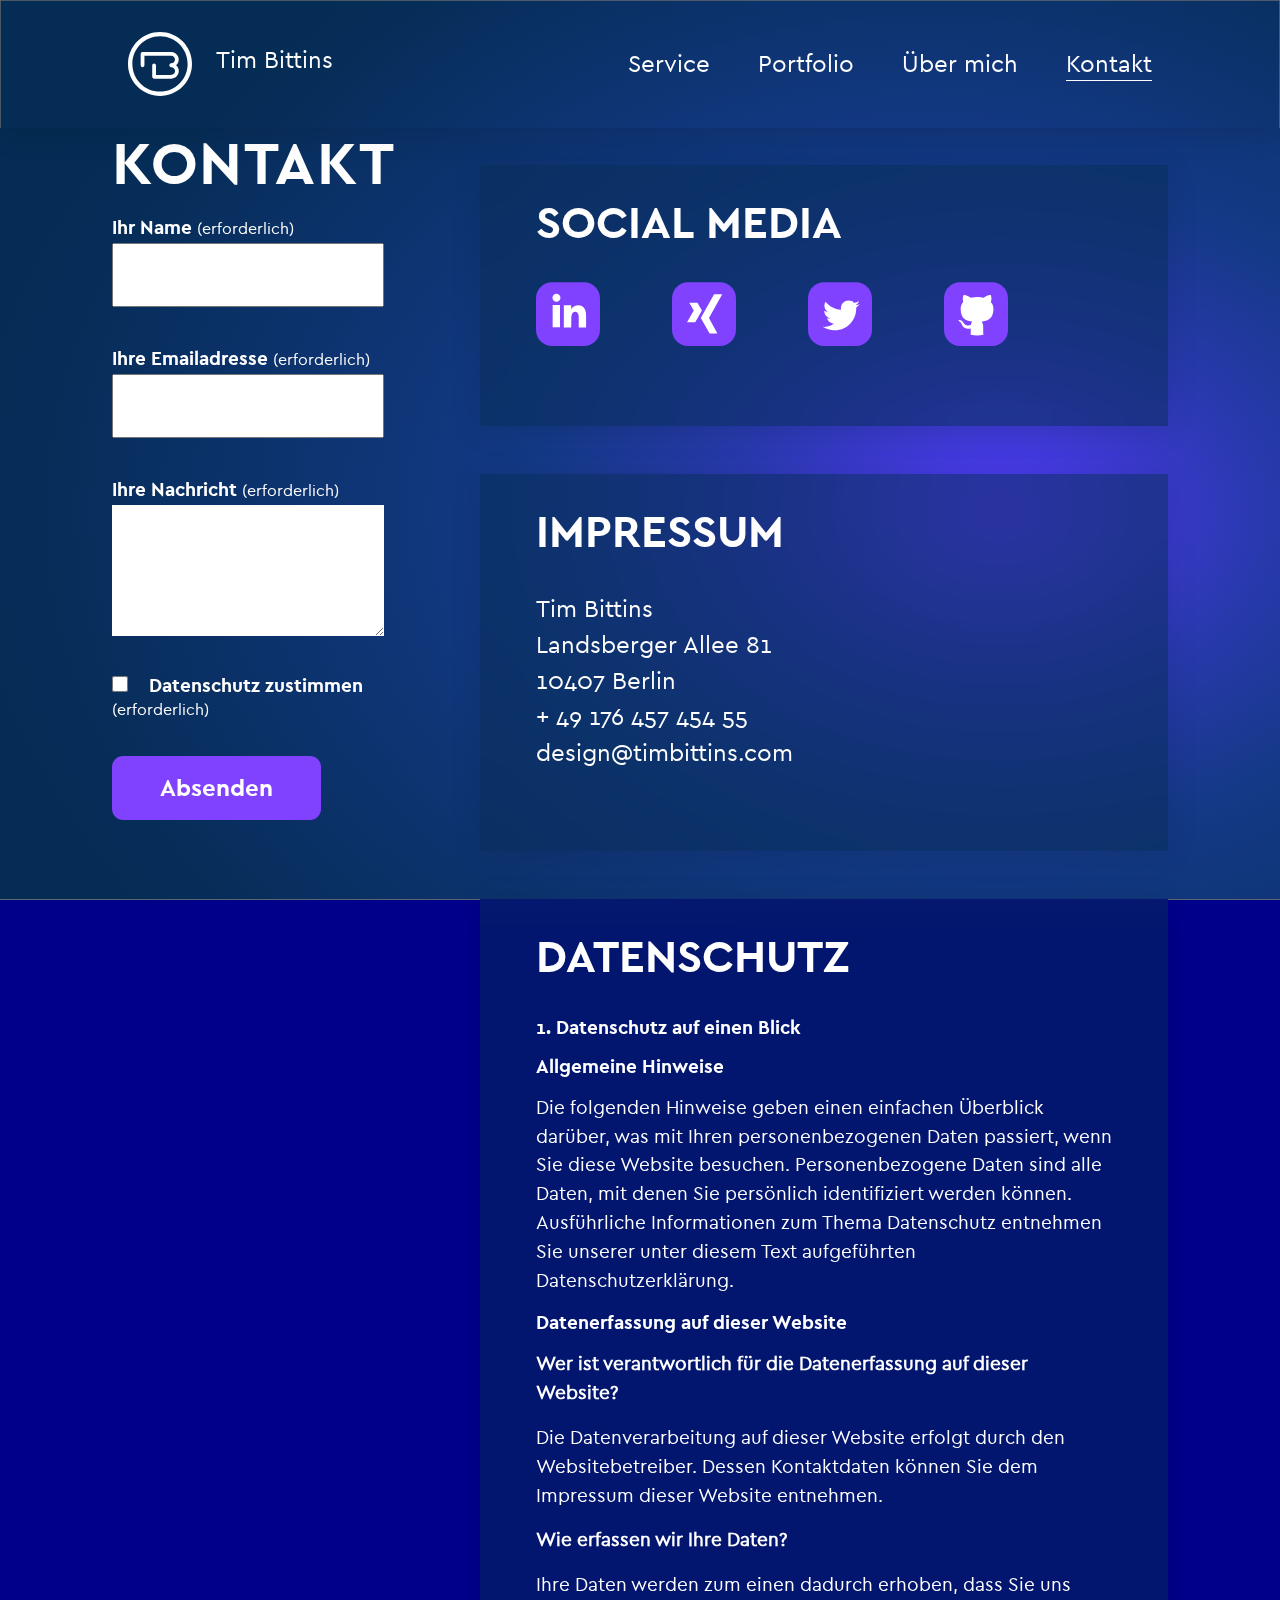
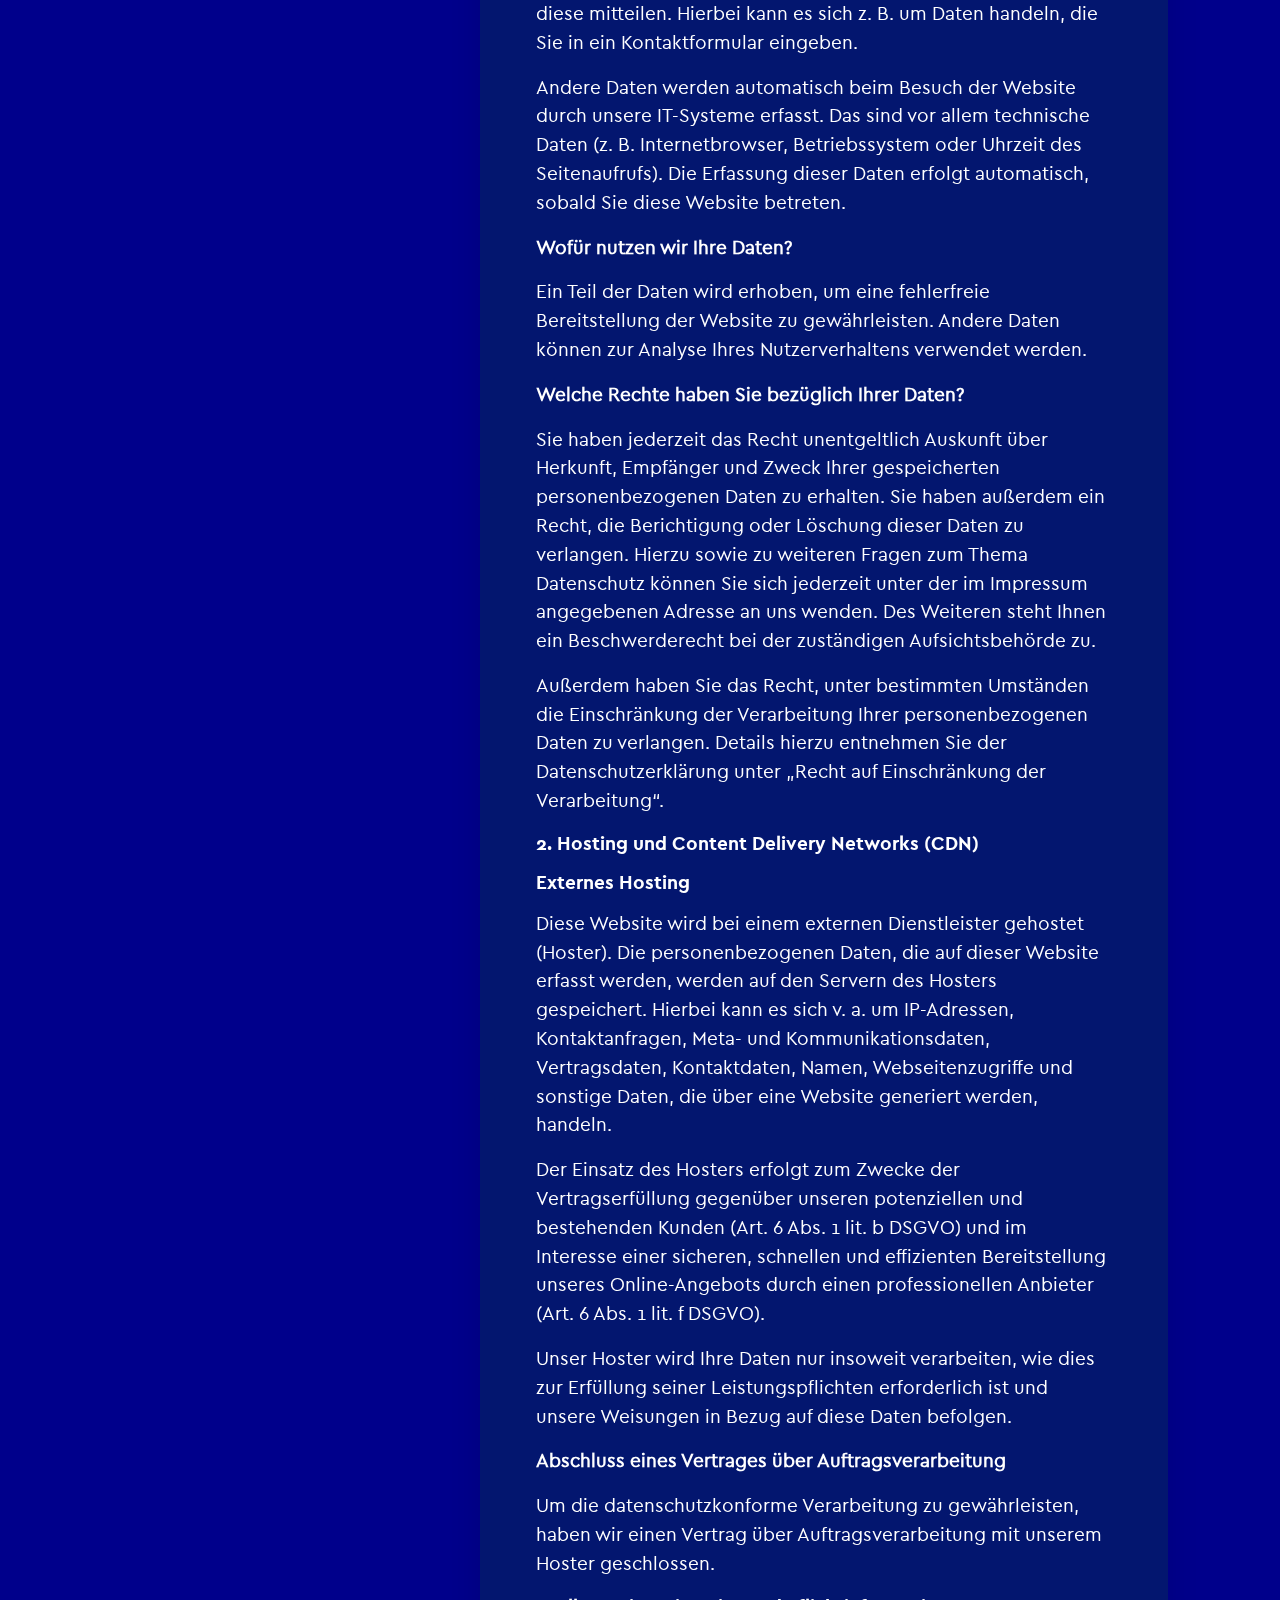
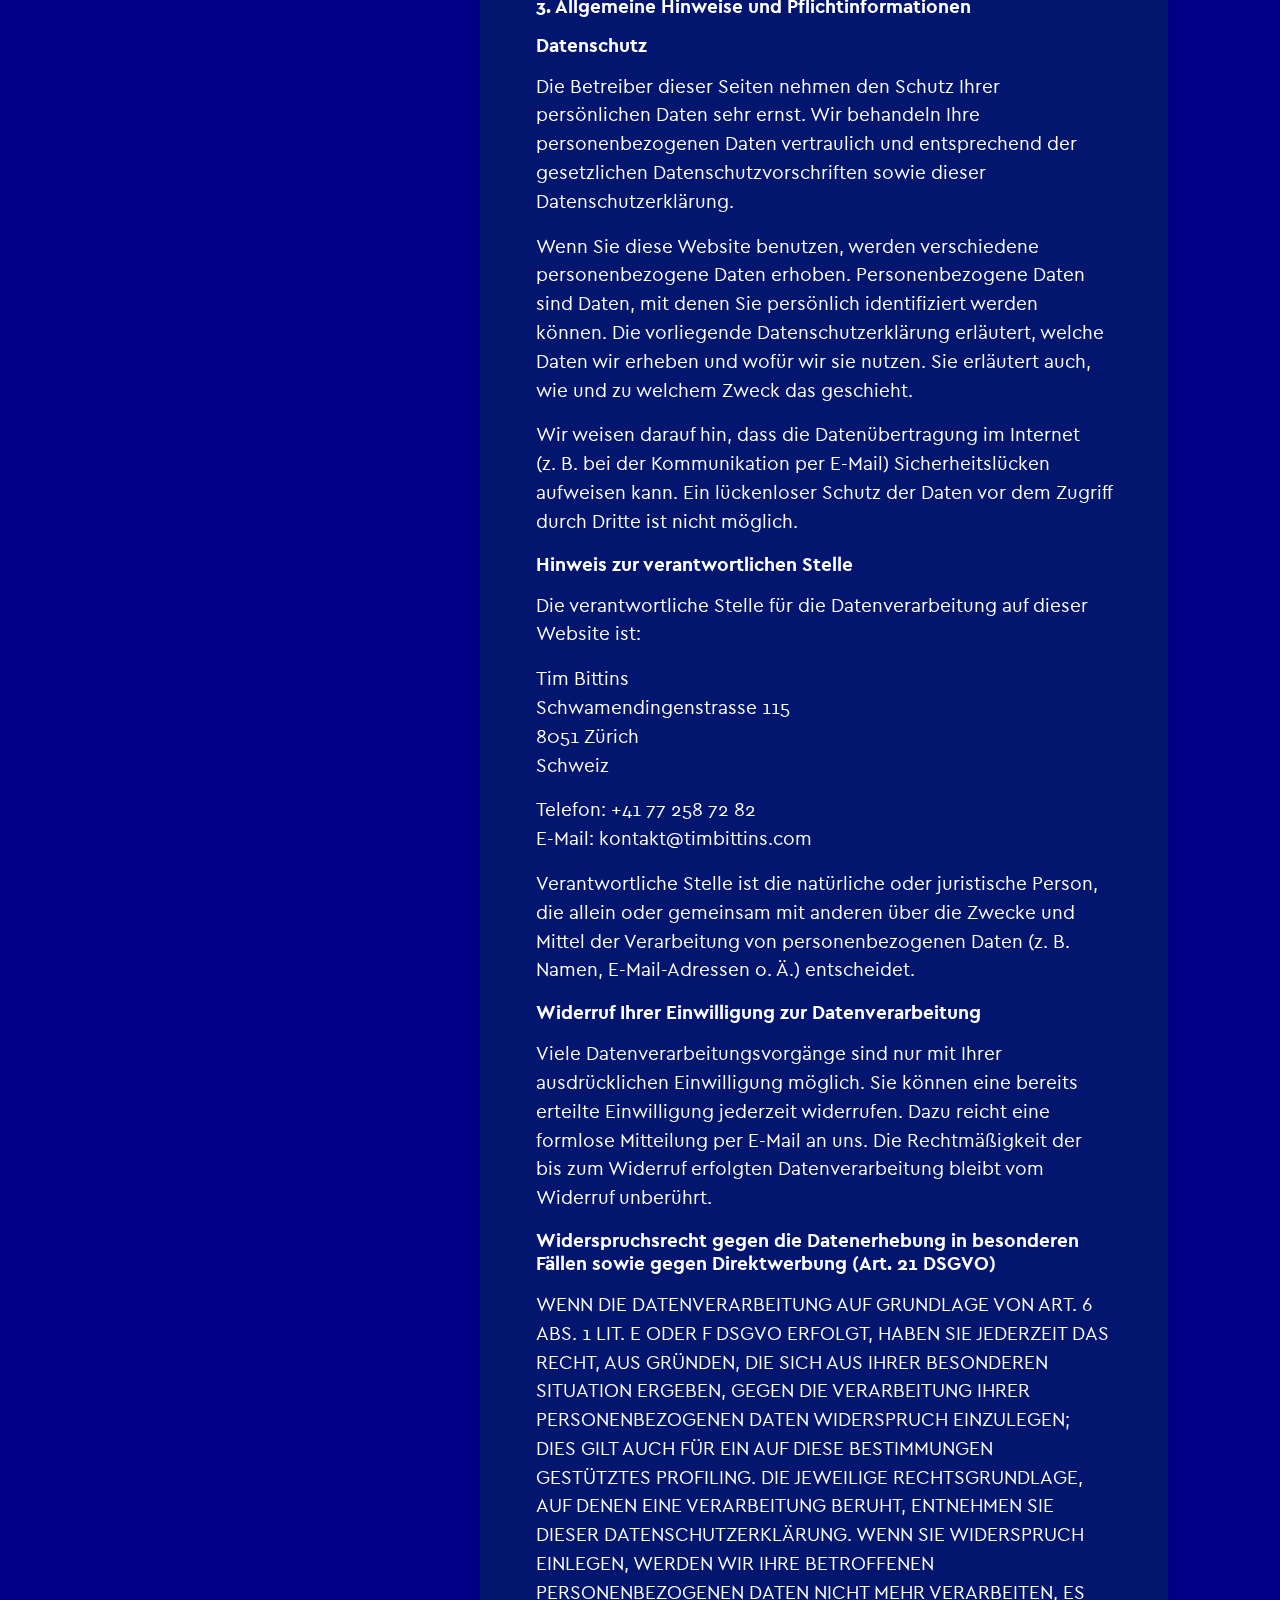
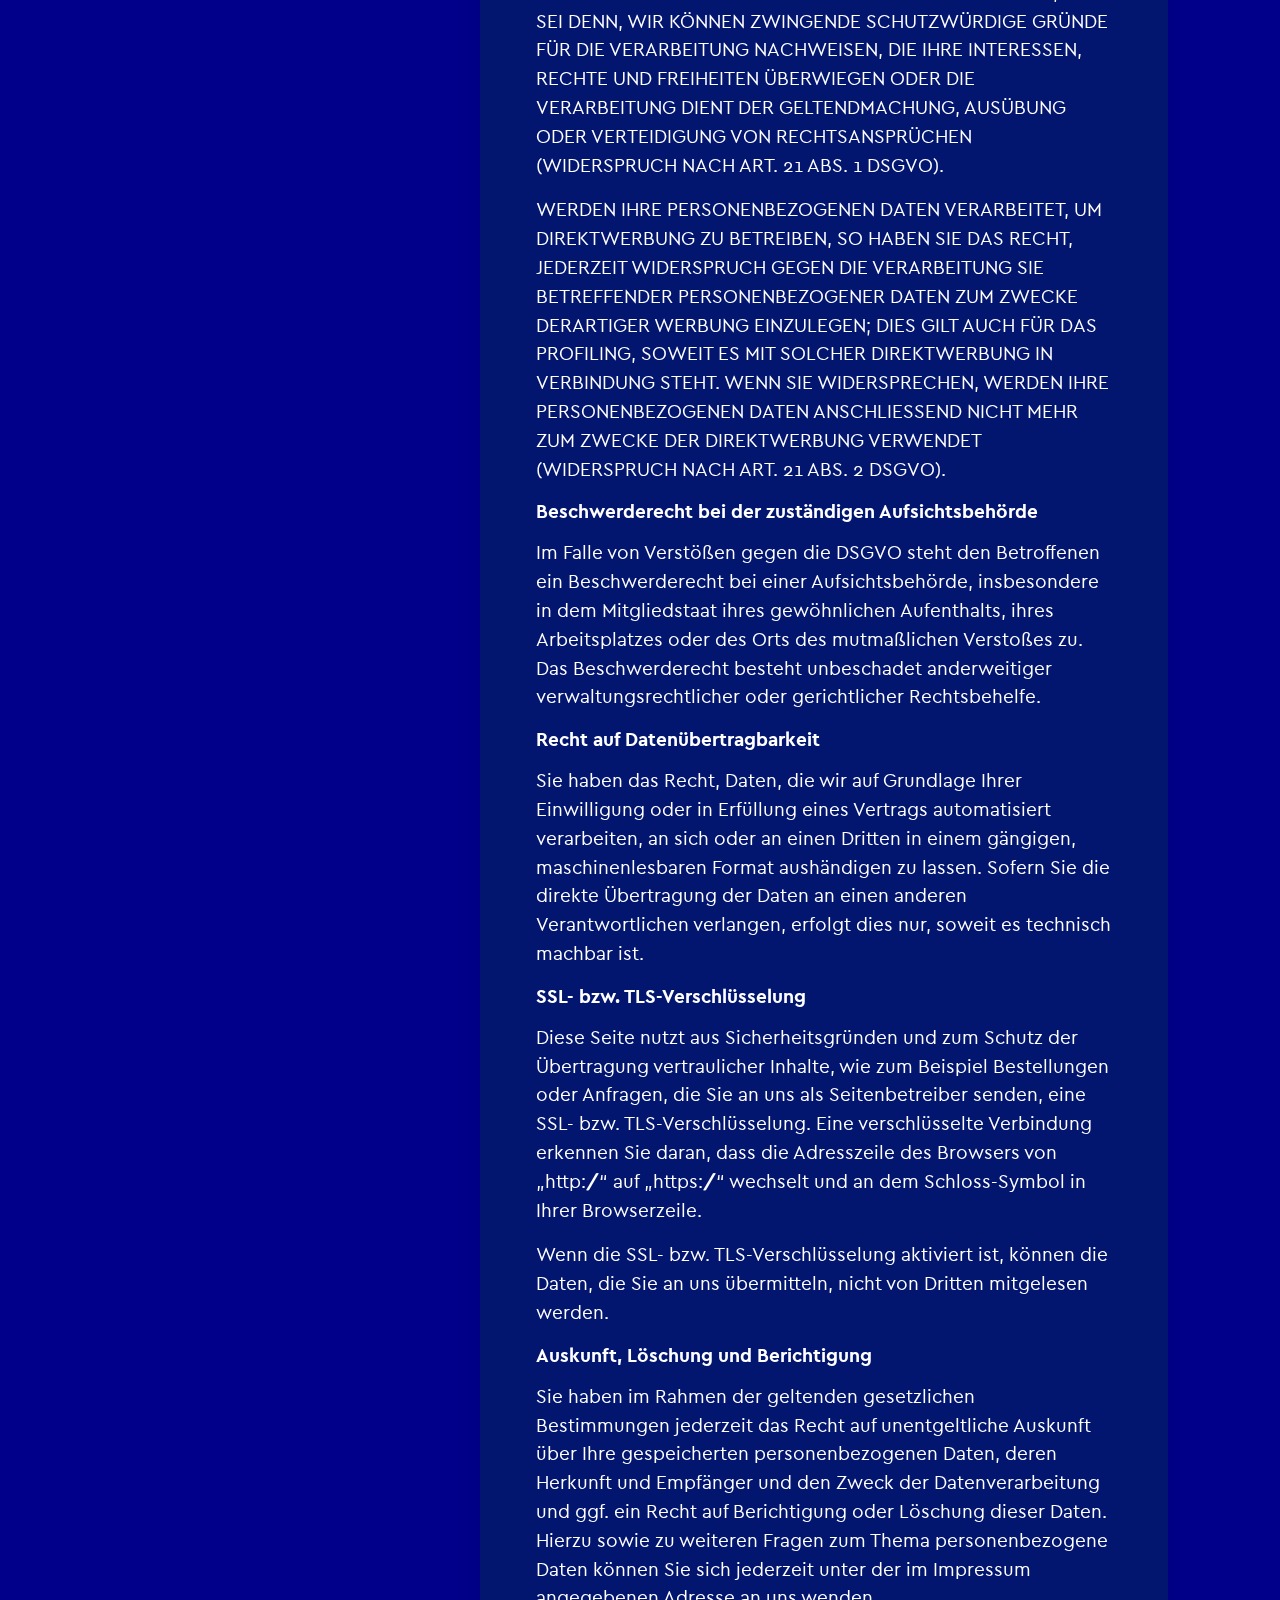
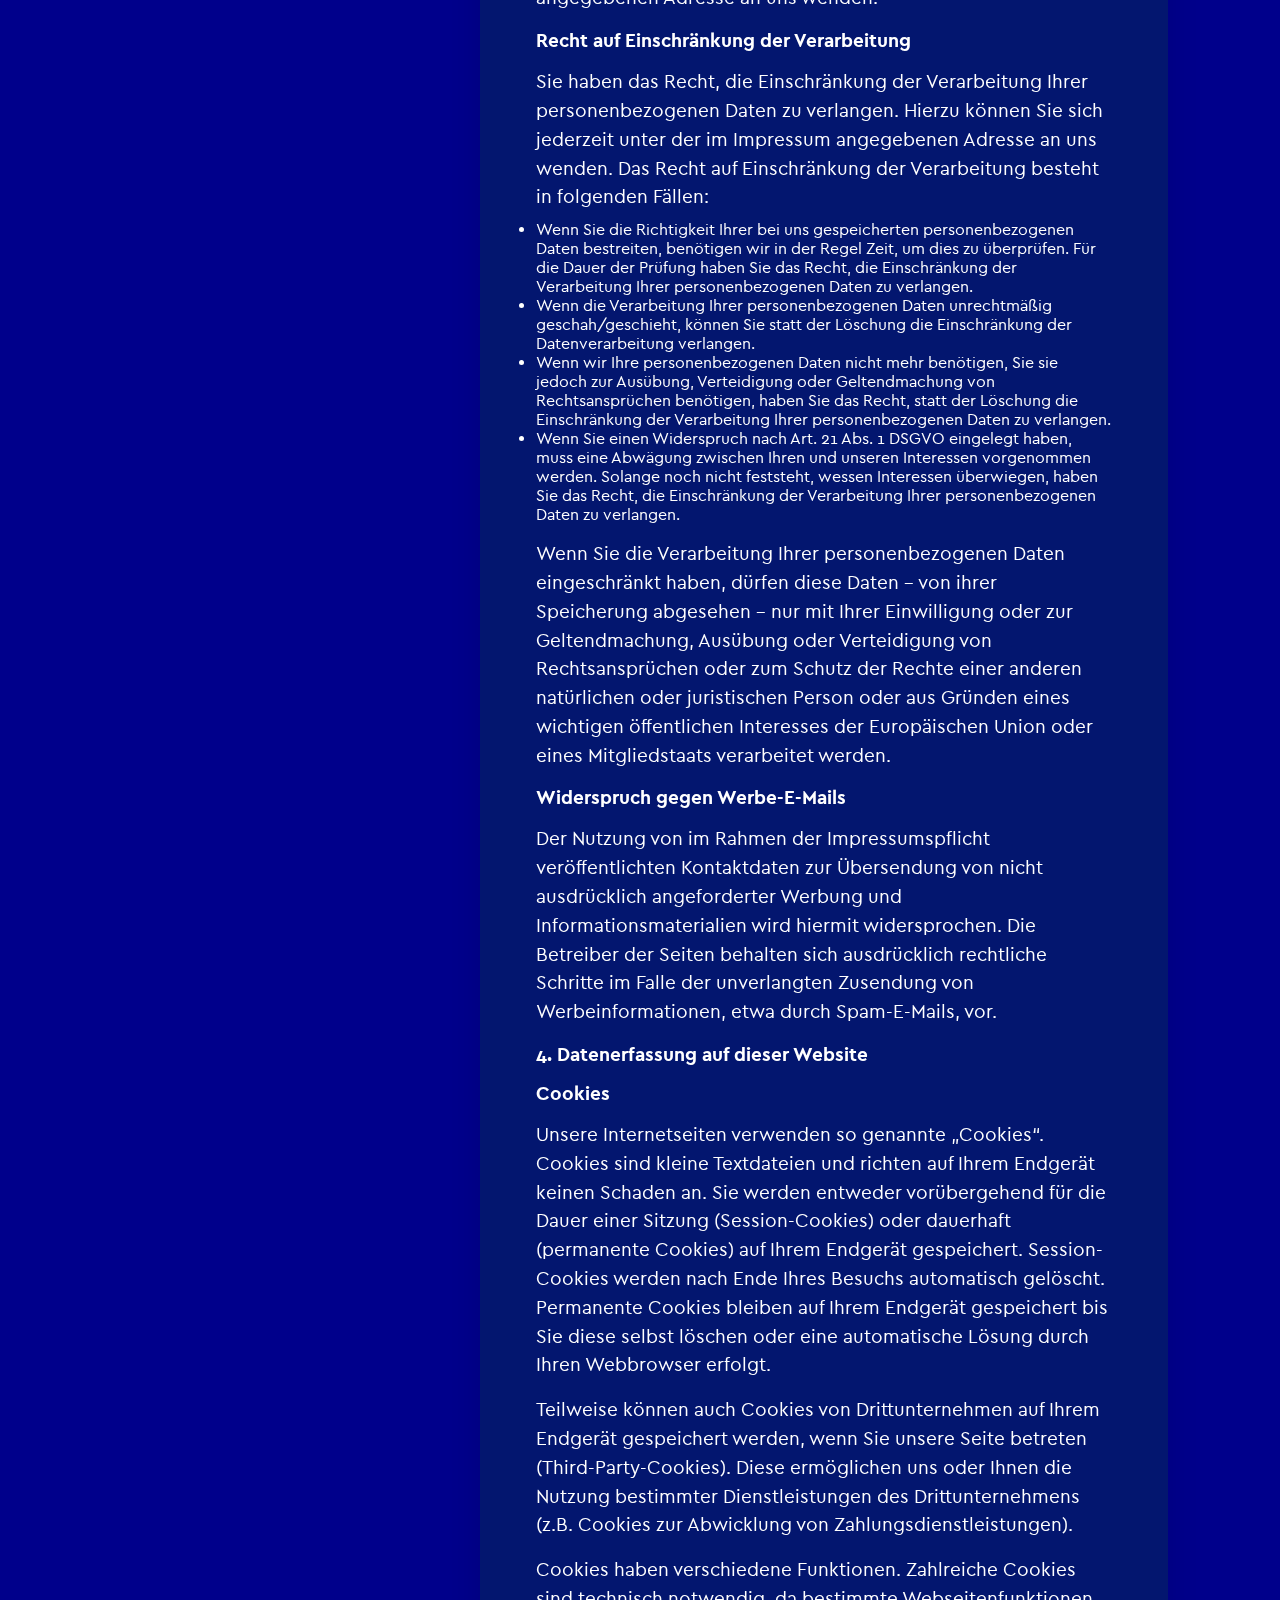
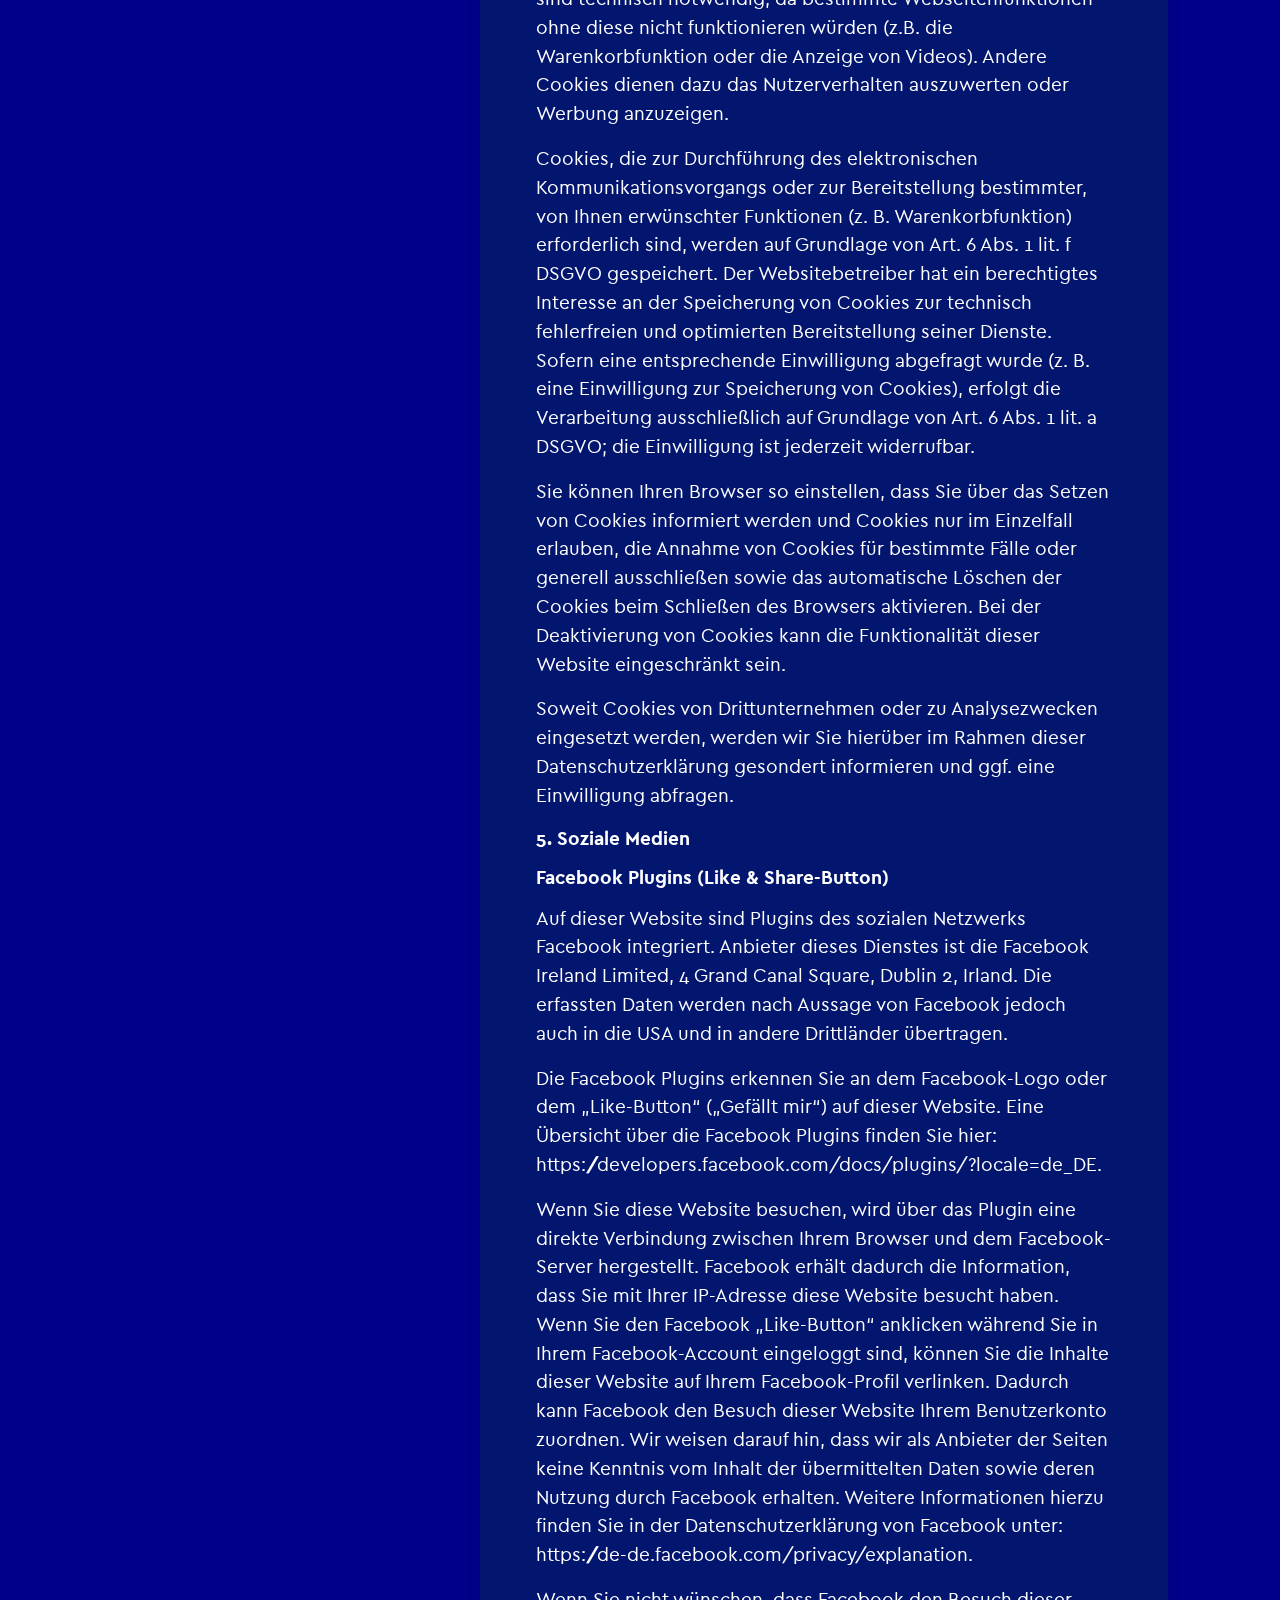
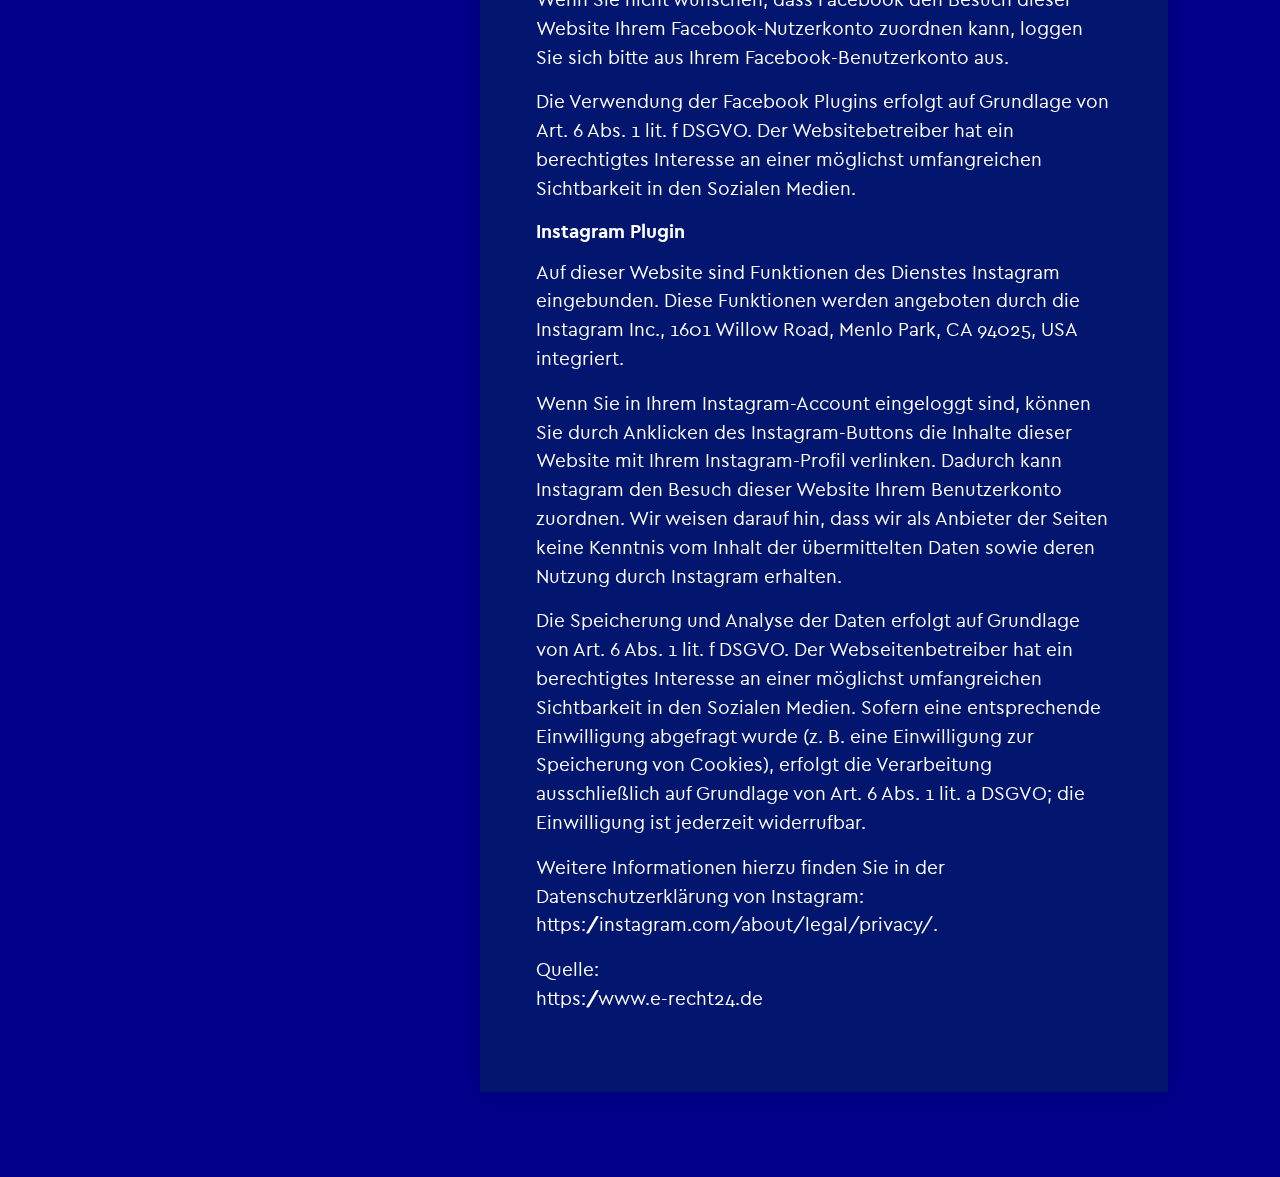
==== commit bf5c173e: "about me section" ====
--- a/public/pages/kontakt.html
+++ b/public/pages/kontakt.html
@@ -115,7 +115,7 @@
                   id="privacy"
                   required
                 />
-                Datenschutz zustimmen <small></small>
+                Datenschutz zustimmen <span class="form__label--info"><small>(erforderlich)</small></span> </label>
               </label>
             </div>
 
@@ -609,5 +609,15 @@
         
       </section>
     </main>
+   
+    <button id="toTop" class="button__totop--slider" type="button"></button>
+
+    <!-- <script src="../apps/slidr.js"></script>
+    <script src="../apps/nav-animation.js"></script> -->
+    <script src="../apps/app.js" type="module"></script>
+    <noscript
+      >Sie haben Javascript deaktiviert. Diese Seite funktioniert besser mit
+      Javascript.</noscript
+    >
   </body>
 </html>
--- a/public/style/css/main.css
+++ b/public/style/css/main.css
@@ -119,9 +119,16 @@
 }
 
 h1,
-h2 {
+h2,
+h3 {
   font-family: var(--ff-h);
   text-transform: uppercase;
+}
+
+h1,
+h3,
+h4 {
+  margin-bottom: 1rem;
 }
 
 h1 {
@@ -131,6 +138,7 @@
 
 h2 {
   font-size: var(--fs-h2);
+  margin-bottom: 2rem;
 }
 
 h3 {
@@ -147,7 +155,7 @@
   font-family: var(--ff-p);
   font-size: var(--fs-p);
   line-height: 1.5;
-  margin-top: 0.5rem;
+  margin-bottom: 0.5rem;
 }
 
 /*  LINKS  */
@@ -159,6 +167,11 @@
 }
 
 /* SPECIAL */
+blockquote {
+  font-size: var(--fs-p);
+  font-style: italic;
+}
+
 .display {
   font-size: var(--fs-display);
   line-height: 1;
@@ -168,6 +181,24 @@
   font-size: var(--fs-s);
 }
 
+:root {
+  --button-size: 3.5rem;
+  --button-radius: 0.7rem;
+  --button-position: 1.5rem;
+}
+@media (min-width: 43.75em) {
+  :root {
+    --button-size: 5.5rem;
+    --button-position: 2.5rem;
+  }
+}
+@media (min-width: 56.25em) and (orientation: landscape) {
+  :root {
+    --button-size: 4rem;
+    --button-position: 3.5rem;
+  }
+}
+
 .hr__seperator {
   width: 100%;
   height: 0.25rem;
@@ -182,30 +213,31 @@
   }
 }
 
-.button__regular,
-.button__submit {
-  margin: 3rem auto 0;
-  padding: 1rem 2rem;
+.button__regular, .button__totop--slider, .button__submit {
+  display: block;
+  width: 100%;
+  height: var(--button-size);
+  margin: 2rem auto 0;
   font-size: var(--fs-p);
   color: var(--clr-white);
   background-color: var(--clr-contrast);
   border: none;
-  border-radius: 0.625rem;
+  border-radius: var(--button-radius);
   transition: background-color 200ms ease-in-out, border 200ms ease-in-out;
 }
 @media (min-width: 43.75em) {
-  .button__regular,
-.button__submit {
-    margin: 6rem auto 0;
-  }
-}
-@media (min-width: 56.25em) and (orientation: landscape) {
-  .button__regular,
-.button__submit {
+  .button__regular, .button__totop--slider, .button__submit {
+    width: auto;
+    margin: 4rem auto 0;
+    padding: 0rem 3rem;
+    font-family: var(--ff-h);
+  }
+}
+@media (min-width: 56.25em) and (orientation: landscape) {
+  .button__regular, .button__totop--slider, .button__submit {
     margin: 6rem 0 0;
   }
-  .button__regular:hover,
-.button__submit:hover {
+  .button__regular:hover, .button__totop--slider:hover, .button__submit:hover {
     cursor: pointer;
     background-color: transparent;
     box-shadow: 0 0 1px 5px var(--clr-contrast);
@@ -217,7 +249,7 @@
 }
 @media (min-width: 43.75em) {
   .button__submit {
-    margin: 1rem auto;
+    margin: 1rem 0;
   }
 }
 @media (min-width: 56.25em) and (orientation: landscape) {
@@ -226,37 +258,103 @@
   }
 }
 
+@media (min-width: 43.75em) {
+  .button__regular--setwidth {
+    width: 18rem;
+  }
+}
+
+.button__totop--slider {
+  position: fixed;
+  bottom: var(--button-position);
+  right: var(--button-position);
+  width: var(--button-size);
+  opacity: 0.9;
+  z-index: 89;
+}
+.button__totop--slider::after {
+  content: "";
+  position: absolute;
+  bottom: 1.2rem;
+  left: 35%;
+  width: 0;
+  height: 0;
+  border-left: 0.6rem solid transparent;
+  border-right: 0.6rem solid transparent;
+  border-bottom: 1.2rem solid var(--clr-white);
+}
+@media (min-width: 43.75em) {
+  .button__totop--slider::after {
+    bottom: 2rem;
+    left: 33%;
+    border-left: 1rem solid transparent;
+    border-right: 1rem solid transparent;
+    border-bottom: 2rem solid var(--clr-white);
+  }
+}
+@media (min-width: 56.25em) and (orientation: landscape) {
+  .button__totop--slider {
+    right: min(max(6rem, 10%), 12rem);
+    width: 4rem;
+    height: 4rem;
+    padding: 0;
+  }
+  .button__totop--slider::after {
+    bottom: 1.75rem;
+    border-left: 0.5rem solid transparent;
+    border-right: 0.5rem solid transparent;
+    border-bottom: 1rem solid var(--clr-white);
+  }
+}
+
 [data-tooltip] {
-  cursor: pointer;
-  position: relative;
+  display: none;
+}
+@media (min-width: 56.25em) and (orientation: landscape) {
+  [data-tooltip] {
+    display: block;
+    cursor: pointer;
+    position: relative;
+  }
 }
 
 [data-tooltip]::after {
-  background-color: var(--clr-contrast);
-  color: var(--clr-white);
-  font-size: calc(var(--fs-h2) - var(--fs-p));
-  padding: 0.6rem 1.2rem;
-  height: -webkit-fit-content;
-  height: -moz-fit-content;
-  height: fit-content;
-  width: -webkit-fit-content;
-  width: -moz-fit-content;
-  width: fit-content;
-  border-radius: 0.5rem;
-  position: absolute;
-  text-align: center;
-  bottom: 0;
-  left: 50%;
-  content: attr(data-tooltip);
-  transform: translate(-50%, 110%) scale(0);
-  transform-origin: top;
-  transition: 200ms;
-  box-shadow: 0 0.3rem 0.9rem 0 rgba(0, 0, 0, 0.2), 0 0 0 1px rgba(0, 0, 0, 0.05);
+  display: none;
+}
+@media (min-width: 56.25em) and (orientation: landscape) {
+  [data-tooltip]::after {
+    display: block;
+    background-color: var(--clr-contrast);
+    color: var(--clr-white);
+    font-size: calc(var(--fs-h2) - var(--fs-p));
+    padding: 0.6rem 1.2rem;
+    height: -webkit-fit-content;
+    height: -moz-fit-content;
+    height: fit-content;
+    width: -webkit-fit-content;
+    width: -moz-fit-content;
+    width: fit-content;
+    border-radius: 0.5rem;
+    position: absolute;
+    text-align: center;
+    bottom: 0;
+    left: 50%;
+    content: attr(data-tooltip);
+    transform: translate(-50%, 110%) scale(0);
+    transform-origin: top;
+    transition: 200ms;
+    box-shadow: 0 0.3rem 0.9rem 0 rgba(0, 0, 0, 0.2), 0 0 0 1px rgba(0, 0, 0, 0.05);
+  }
 }
 
 [data-tooltip]:hover:after {
-  display: block;
-  transform: translate(-50%, 140%) scale(1);
+  display: none;
+}
+@media (min-width: 56.25em) and (orientation: landscape) {
+  [data-tooltip]:hover:after {
+    display: block;
+    transform: translate(-50%, 140%) scale(1);
+  }
 }
 
 .socialmedia {
@@ -281,14 +379,8 @@
   align-items: center;
 }
 .socialmedia__link .socialmedia__icon {
-  width: 3.5rem;
-  height: 3.5rem;
-}
-@media (min-width: 43.75em) {
-  .socialmedia__link .socialmedia__icon {
-    width: 5.5rem;
-    height: 5.5rem;
-  }
+  width: var(--button-size);
+  height: var(--button-size);
 }
 @media (min-width: 56.25em) and (orientation: landscape) {
   .socialmedia__link {
@@ -299,13 +391,18 @@
     border-radius: 1rem;
     box-shadow: 1rem 2rem 2rem 0.05rem var(--clr-third);
   }
-  .socialmedia__link .socialmedia__icon {
-    width: 4rem;
-    height: 4rem;
-  }
   .socialmedia__link p {
     display: none;
   }
+}
+
+body::-webkit-scrollbar {
+  width: 1.5rem;
+  background-color: var(--clr-prime);
+}
+
+body::-webkit-scrollbar-thumb {
+  background-color: var(--clr-contrast);
 }
 
 /* CONTACT FORM */
@@ -384,6 +481,7 @@
 }
 @media (min-width: 43.75em) {
   .form__input {
+    height: 4rem;
     margin-bottom: 2.5rem;
   }
 }
@@ -424,25 +522,15 @@
 
 .brand {
   position: absolute;
-  top: 1.5rem;
-  left: 1.5rem;
+  top: var(--button-position);
+  left: var(--button-position);
 }
 .brand .brand__img {
-  width: 3.5rem;
-  height: 3.5rem;
+  width: var(--button-size);
+  height: var(--button-size);
 }
 .brand .brand__name {
   display: none;
-}
-@media (min-width: 43.75em) {
-  .brand {
-    top: 2.5rem;
-    left: 2.5rem;
-  }
-  .brand .brand__img {
-    width: 5.5rem;
-    height: 5.5rem;
-  }
 }
 @media (min-width: 56.25em) and (orientation: landscape) {
   .brand {
@@ -464,18 +552,19 @@
     position: relative;
     display: block;
     padding: 0.1rem 0;
+    margin-top: 0;
     overflow: hidden;
   }
 }
 
 .menu__button {
   position: fixed;
-  top: 1.5rem;
-  right: 1.5rem;
-  width: 3.5rem;
-  height: 3.5rem;
+  top: var(--button-position);
+  right: var(--button-position);
+  width: var(--button-size);
+  height: var(--button-size);
   background: var(--clr-prime) linear-gradient(to right top, #8042fe, #4f3af4);
-  border-radius: 0.6rem;
+  border-radius: var(--button-radius);
   z-index: 99;
 }
 .menu__button .menu__button--line1,
@@ -499,12 +588,6 @@
   top: 2rem;
 }
 @media (min-width: 43.75em) {
-  .menu__button {
-    top: 2.5rem;
-    right: 2.5rem;
-    width: 5.5rem;
-    height: 5.5rem;
-  }
   .menu__button .menu__button--line1,
 .menu__button .menu__button--line2,
 .menu__button .menu__button--line3 {
@@ -671,10 +754,15 @@
   transform: translateX(0);
 }
 
+html {
+  scroll-behavior: smooth;
+}
+
 body {
   position: relative;
   width: 100vw;
   background: darkblue url("../../../public/img/TB_bg.svg") no-repeat fixed center/cover;
+  overflow-x: hidden;
   z-index: 1;
 }
 
@@ -707,12 +795,6 @@
   max-width: 2000px;
   min-height: 100vh;
   margin: 0 auto;
-  padding: 0 2rem;
-}
-@media (min-width: 43.75em) {
-  main {
-    padding: 0 3rem;
-  }
 }
 @media (min-width: 56.25em) and (orientation: landscape) {
   main {
@@ -722,7 +804,7 @@
     max-width: 2000px;
     margin-top: 8rem;
     min-height: 100%;
-    padding: 0 min(max(6rem, 10%), 12rem);
+    padding-left: 0 min(max(6rem, 10%), 12rem);
     z-index: 1;
   }
 }
@@ -734,7 +816,15 @@
   align-items: flex-start;
   width: 100%;
   min-height: 100vh;
-  padding: 2.3rem 0 0;
+  padding: 2.3rem var(--button-position);
+}
+.page__info .keep__info {
+  width: 100%;
+}
+@media (min-width: 43.75em) {
+  .page__info {
+    padding: 2.3rem calc(var(--button-position) * 2);
+  }
 }
 @media (min-width: 56.25em) and (orientation: landscape) {
   .page__info {
@@ -757,6 +847,12 @@
   align-items: center;
   width: 100%;
   min-height: 100vh;
+  scroll-behavior: smooth;
+}
+@media (min-width: 43.75em) {
+  .page__content {
+    padding: 2.3rem calc(var(--button-position) * 2);
+  }
 }
 @media (min-width: 56.25em) and (orientation: landscape) {
   .page__content {
@@ -764,7 +860,6 @@
     flex-direction: column;
     justify-content: center;
     align-items: center;
-    width: auto;
     min-height: auto;
     -moz-columns: 1/2;
          columns: 1/2;
@@ -786,11 +881,12 @@
 
 .content__article {
   width: 100%;
-  margin-top: 7rem;
+  margin-bottom: 3rem;
+  overflow: hidden;
 }
 
 .content__section {
-  margin-top: 3rem;
+  margin-bottom: 3rem;
 }
 @media (min-width: 56.25em) and (orientation: landscape) {
   .content__section .content__article:not(:first-child) {
@@ -799,13 +895,128 @@
 }
 
 .content__article {
-  padding: 2rem;
-  border-radius: 1rem;
-  background: rgba(5, 44, 84, 0.315);
+  padding: 2rem var(--button-position);
+  background: rgba(5, 44, 84, 0.5);
   box-shadow: 0 4px 30px rgba(0, 0, 0, 0.1);
   backdrop-filter: blur(17.8px);
   -webkit-backdrop-filter: blur(17.8px);
-  border: 1px solid rgba(6, 57, 109, 0.18);
+}
+
+details {
+  margin: 2rem 0;
+  background-color: var(--clr-prime);
+  border: 0.2rem solid var(--clr-second);
+}
+details summary {
+  padding: 1rem;
+  background-color: var(--clr-second);
+}
+
+.list__standard {
+  margin-bottom: 2rem;
+  padding: 0 1rem;
+  font-size: var(--fs-p);
+  line-height: 1.5;
+}
+
+.tool__container {
+  display: flex;
+  flex-direction: row;
+  justify-content: space-evenly;
+  align-items: center;
+  gap: 2rem;
+  margin-bottom: 2rem;
+}
+.tool__container .tool__container--logo {
+  display: flex;
+  flex-direction: column;
+  justify-content: center;
+  align-items: center;
+  gap: 0.3rem;
+}
+.tool__container .logo__icon {
+  width: var(--button-size);
+}
+@media (min-width: 43.75em) {
+  .tool__container {
+    justify-content: flex-start;
+    margin: 2.5rem 0 5rem;
+  }
+  .tool__container .logo__icon {
+    width: calc(var(--button-size) - 1rem);
+  }
+}
+
+aside .slidr-control {
+  width: var(--button-size) !important;
+  height: var(--button-size) !important;
+  top: 90% !important;
+  margin-top: -4rem !important;
+  right: var(--button-position) !important;
+  border-radius: var(--button-radius);
+  background: var(--clr-contrast);
+  opacity: 0.6;
+  background-color: rgba(255, 0, 0, 0.24);
+}
+
+aside[id*=-control].border {
+  height: 10%;
+}
+
+aside .slidr-control.left {
+  left: var(--button-position) !important;
+}
+
+aside .slidr-control.down,
+aside .slidr-control.up {
+  display: none;
+}
+
+aside .slidr-control:hover {
+  opacity: 1;
+}
+
+@media (min-width: 43.75em) {
+  aside .slidr-control.right:after {
+    top: 2rem !important;
+    right: -0.5rem !important;
+    border-width: 1.2rem 2rem !important;
+  }
+}
+
+@media (min-width: 43.75em) {
+  aside .slidr-control.left:after {
+    top: 2rem !important;
+    left: -0.5rem !important;
+    border-width: 1.2rem 2rem !important;
+  }
+}
+
+aside .slidr-breadcrumbs {
+  margin: 0 1rem 1.5rem !important;
+}
+@media (min-width: 43.75em) {
+  aside .slidr-breadcrumbs {
+    margin: 0 2rem 1.5rem !important;
+  }
+}
+
+aside .slidr-breadcrumbs li.active {
+  border-color: var(--clr-white) !important;
+}
+
+.image__tim--vision {
+  position: relative;
+  left: -3rem;
+  height: 10rem;
+  margin-top: 1rem;
+}
+@media (min-width: 43.75em) {
+  .image__tim--vision {
+    left: 0;
+    width: 100%;
+    height: auto;
+  }
 }
 
 .page__info--frontpage .page__info--name {
@@ -818,10 +1029,16 @@
   }
 }
 
+.page__content--frontpage {
+  display: none;
+}
 .page__content--frontpage img {
   width: 20rem;
 }
 @media (min-width: 56.25em) and (orientation: landscape) {
+  .page__content--frontpage {
+    display: flex;
+  }
   .page__content--frontpage img {
     width: 30rem;
   }
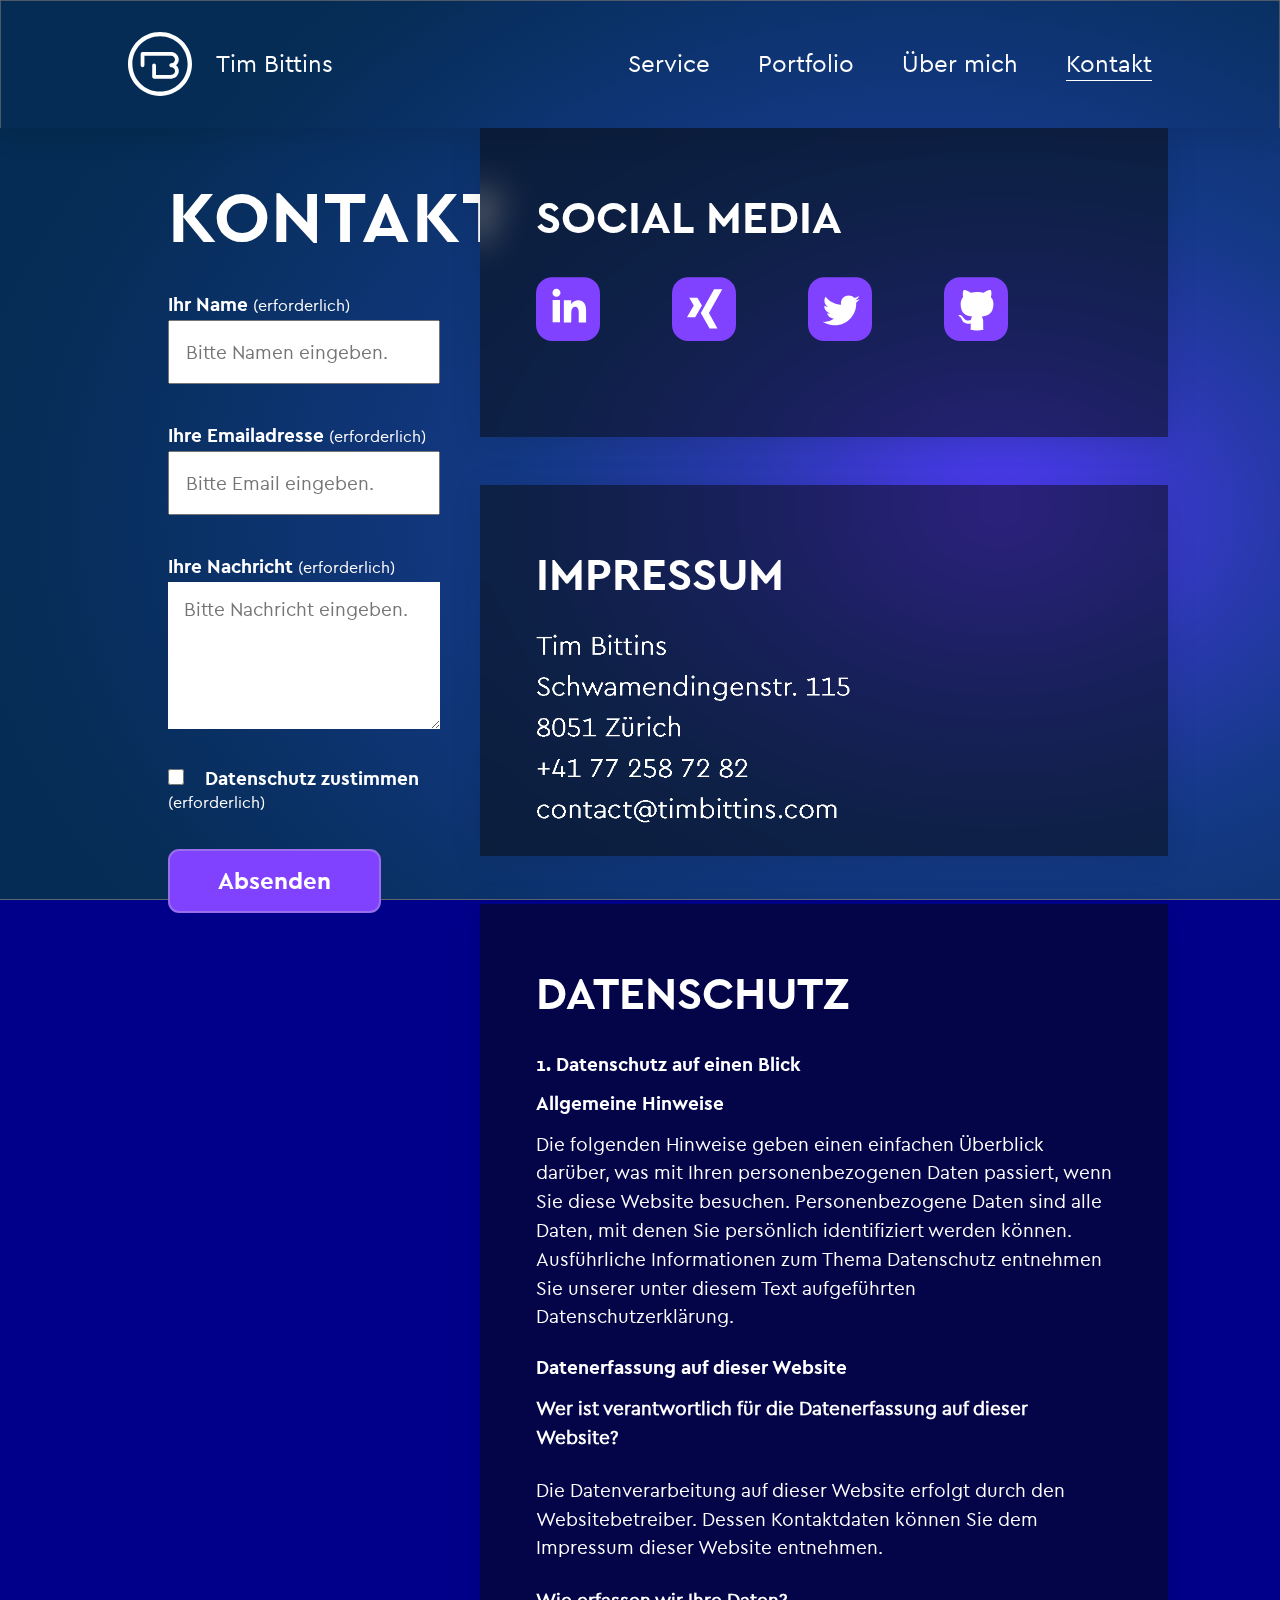
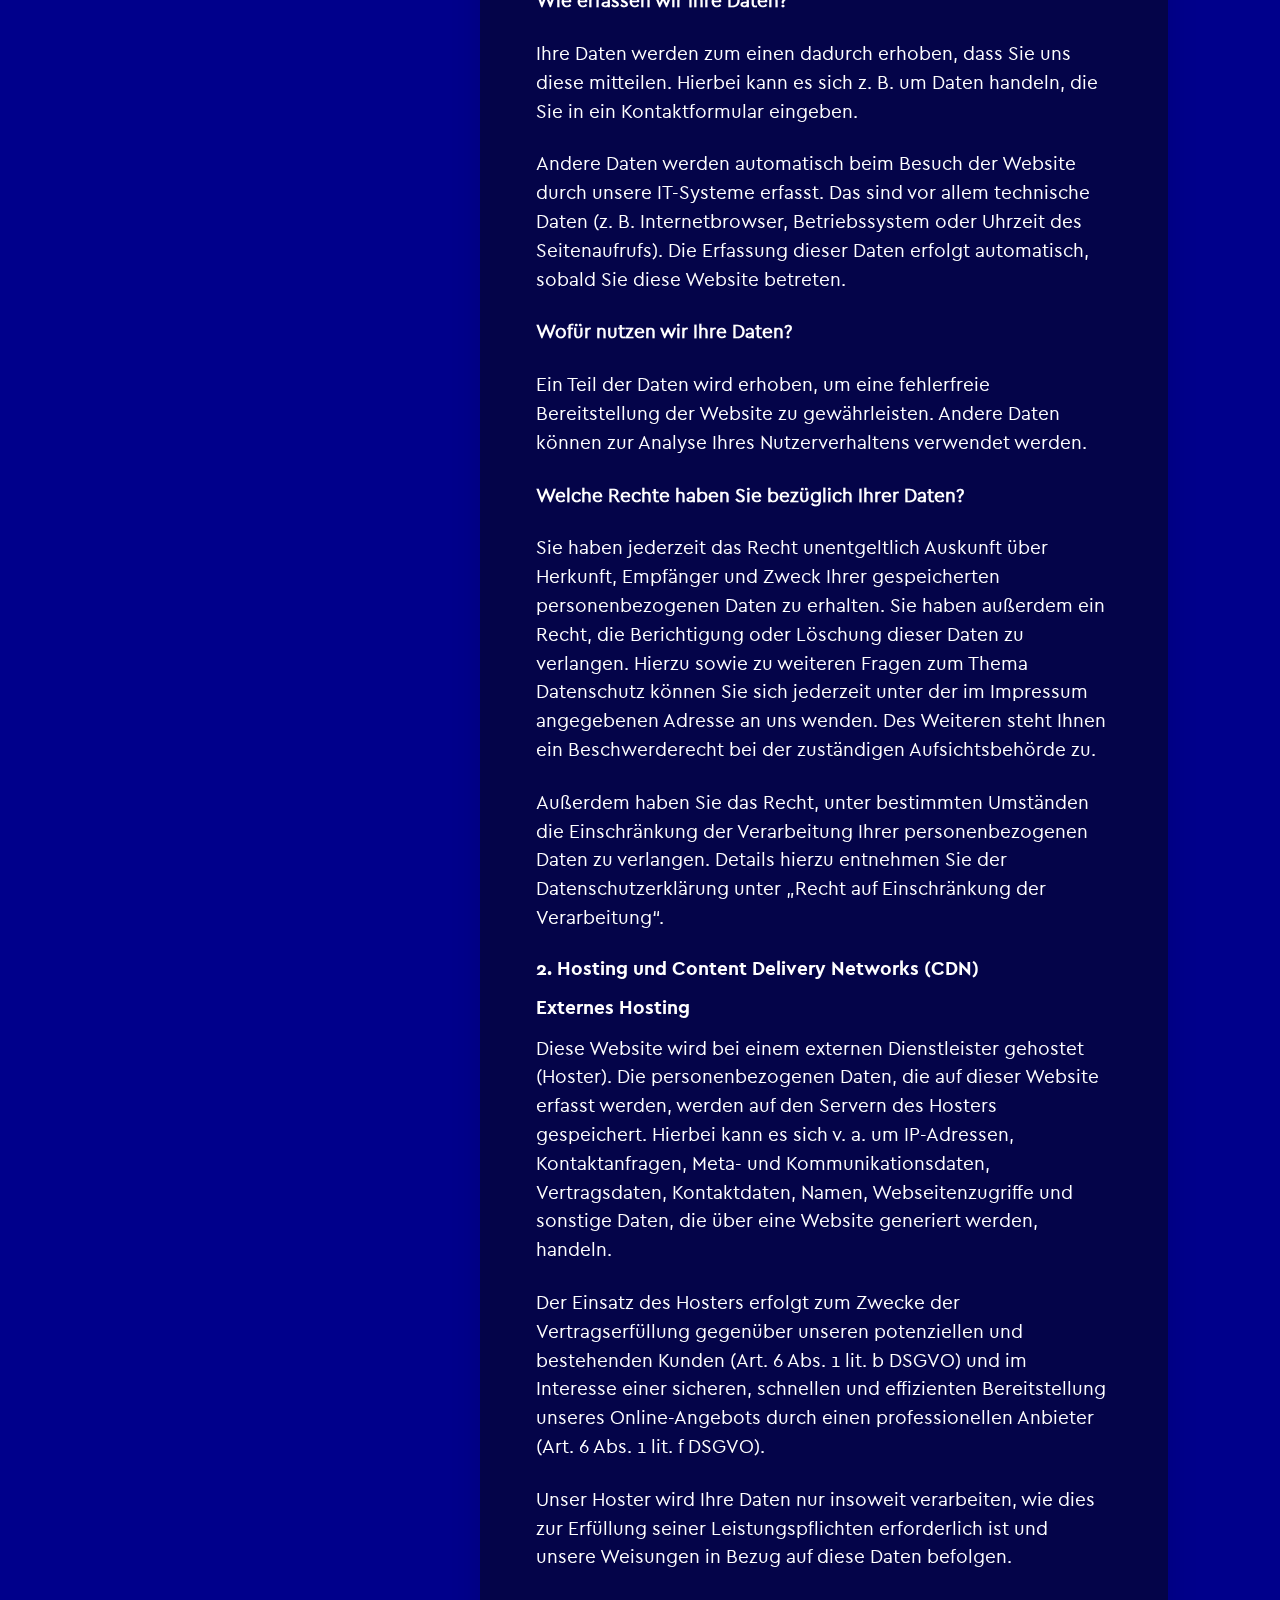
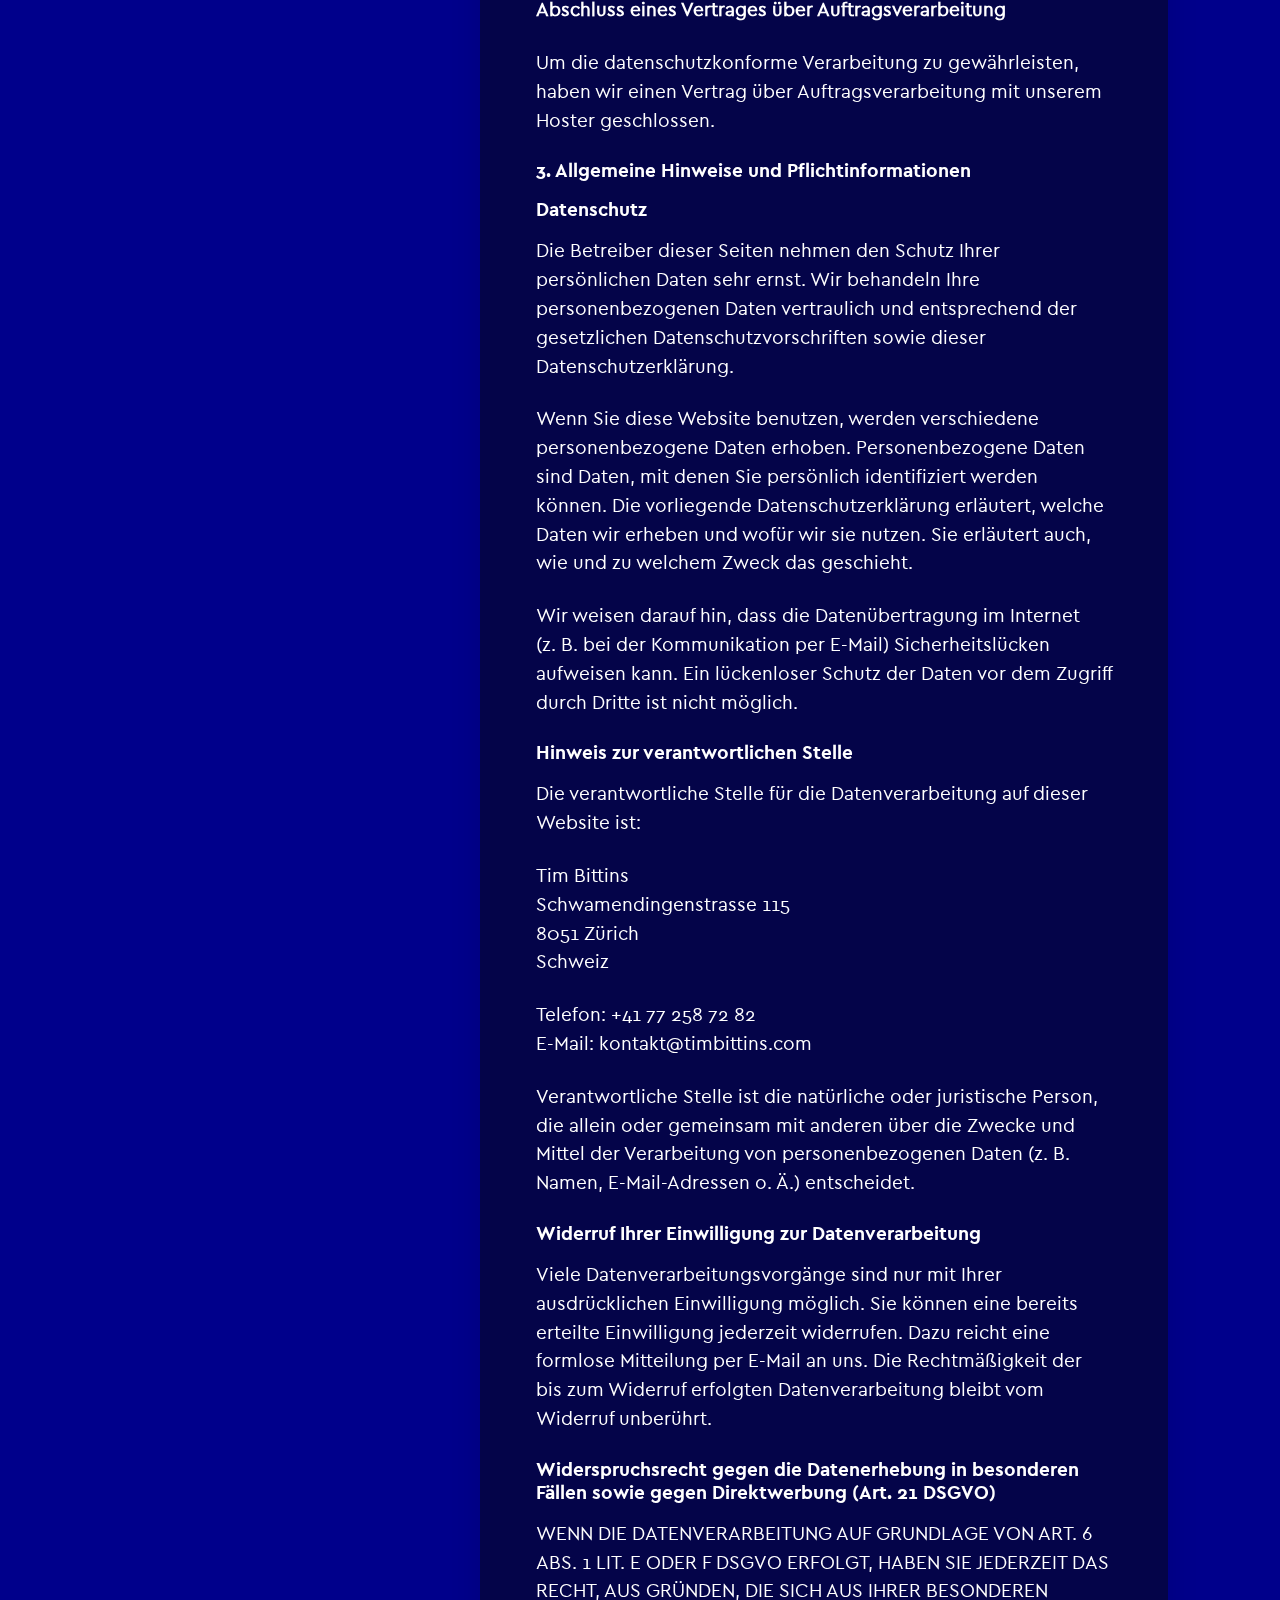
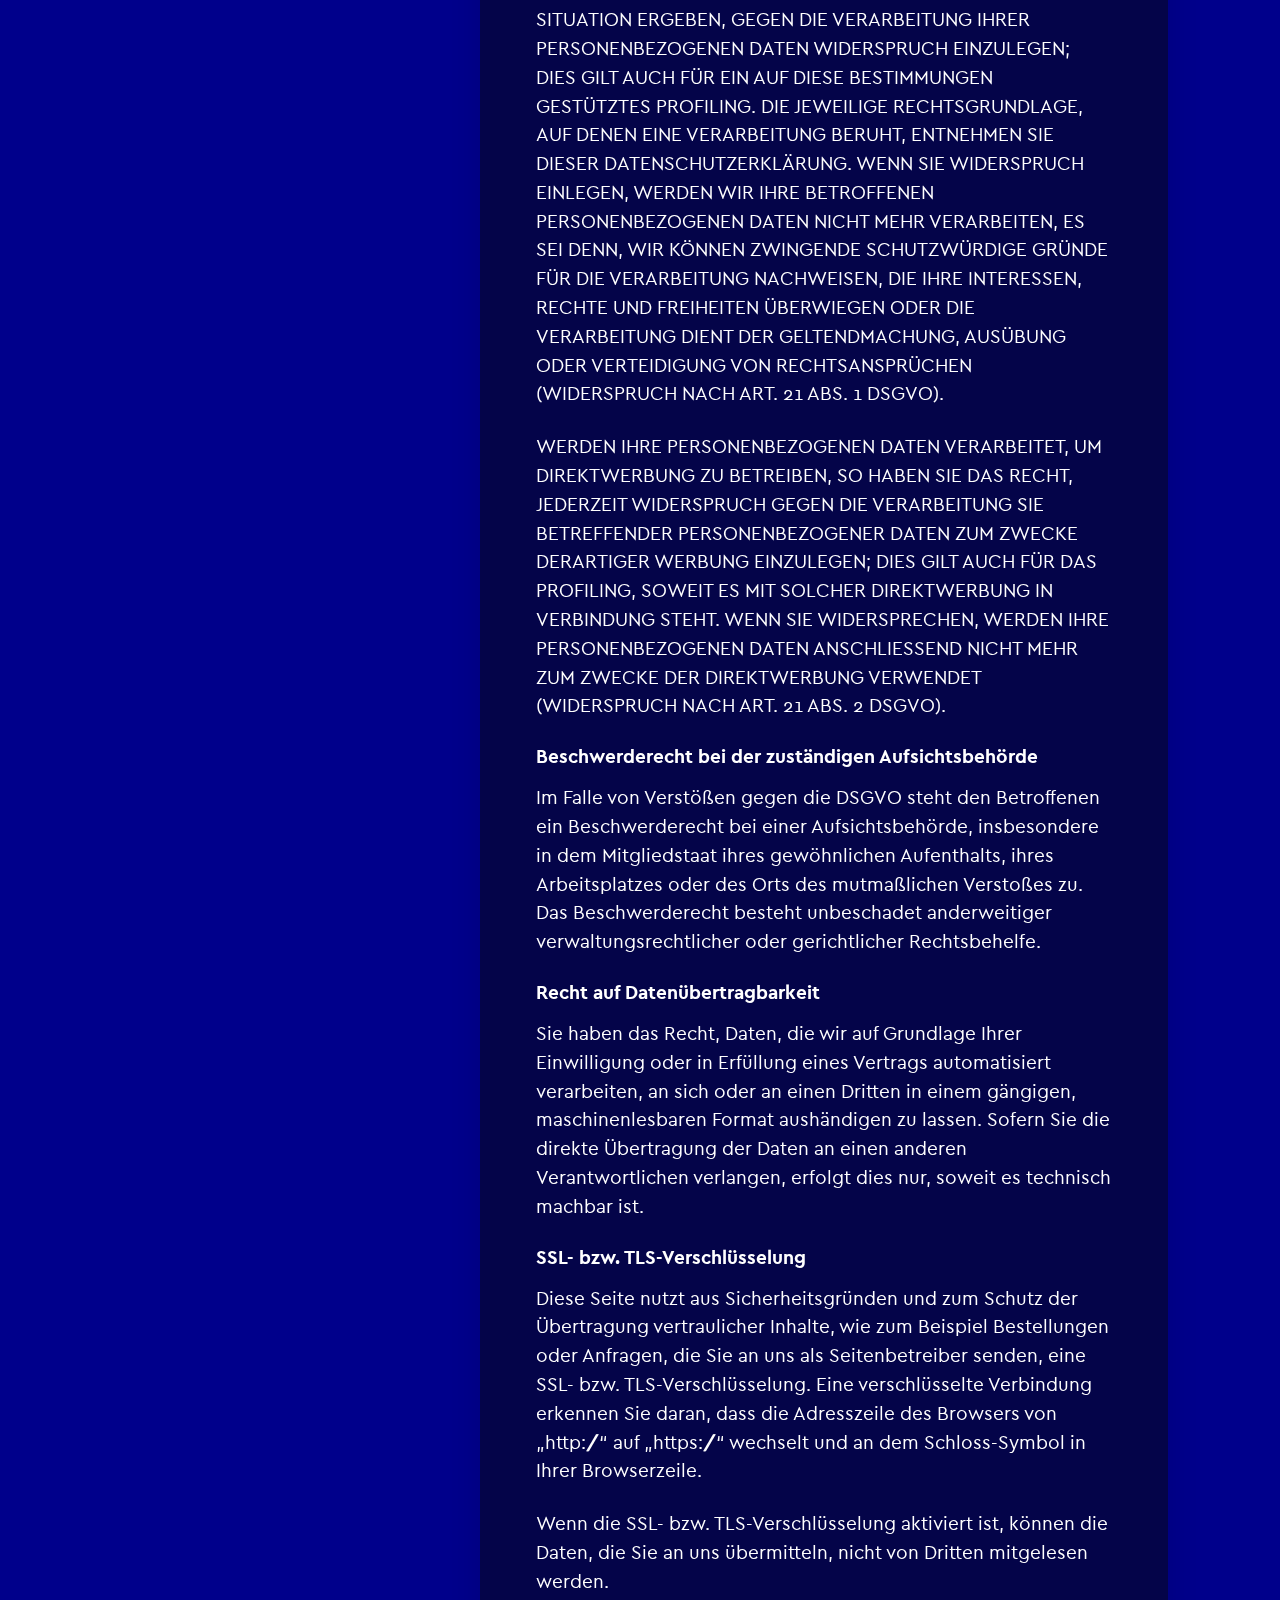
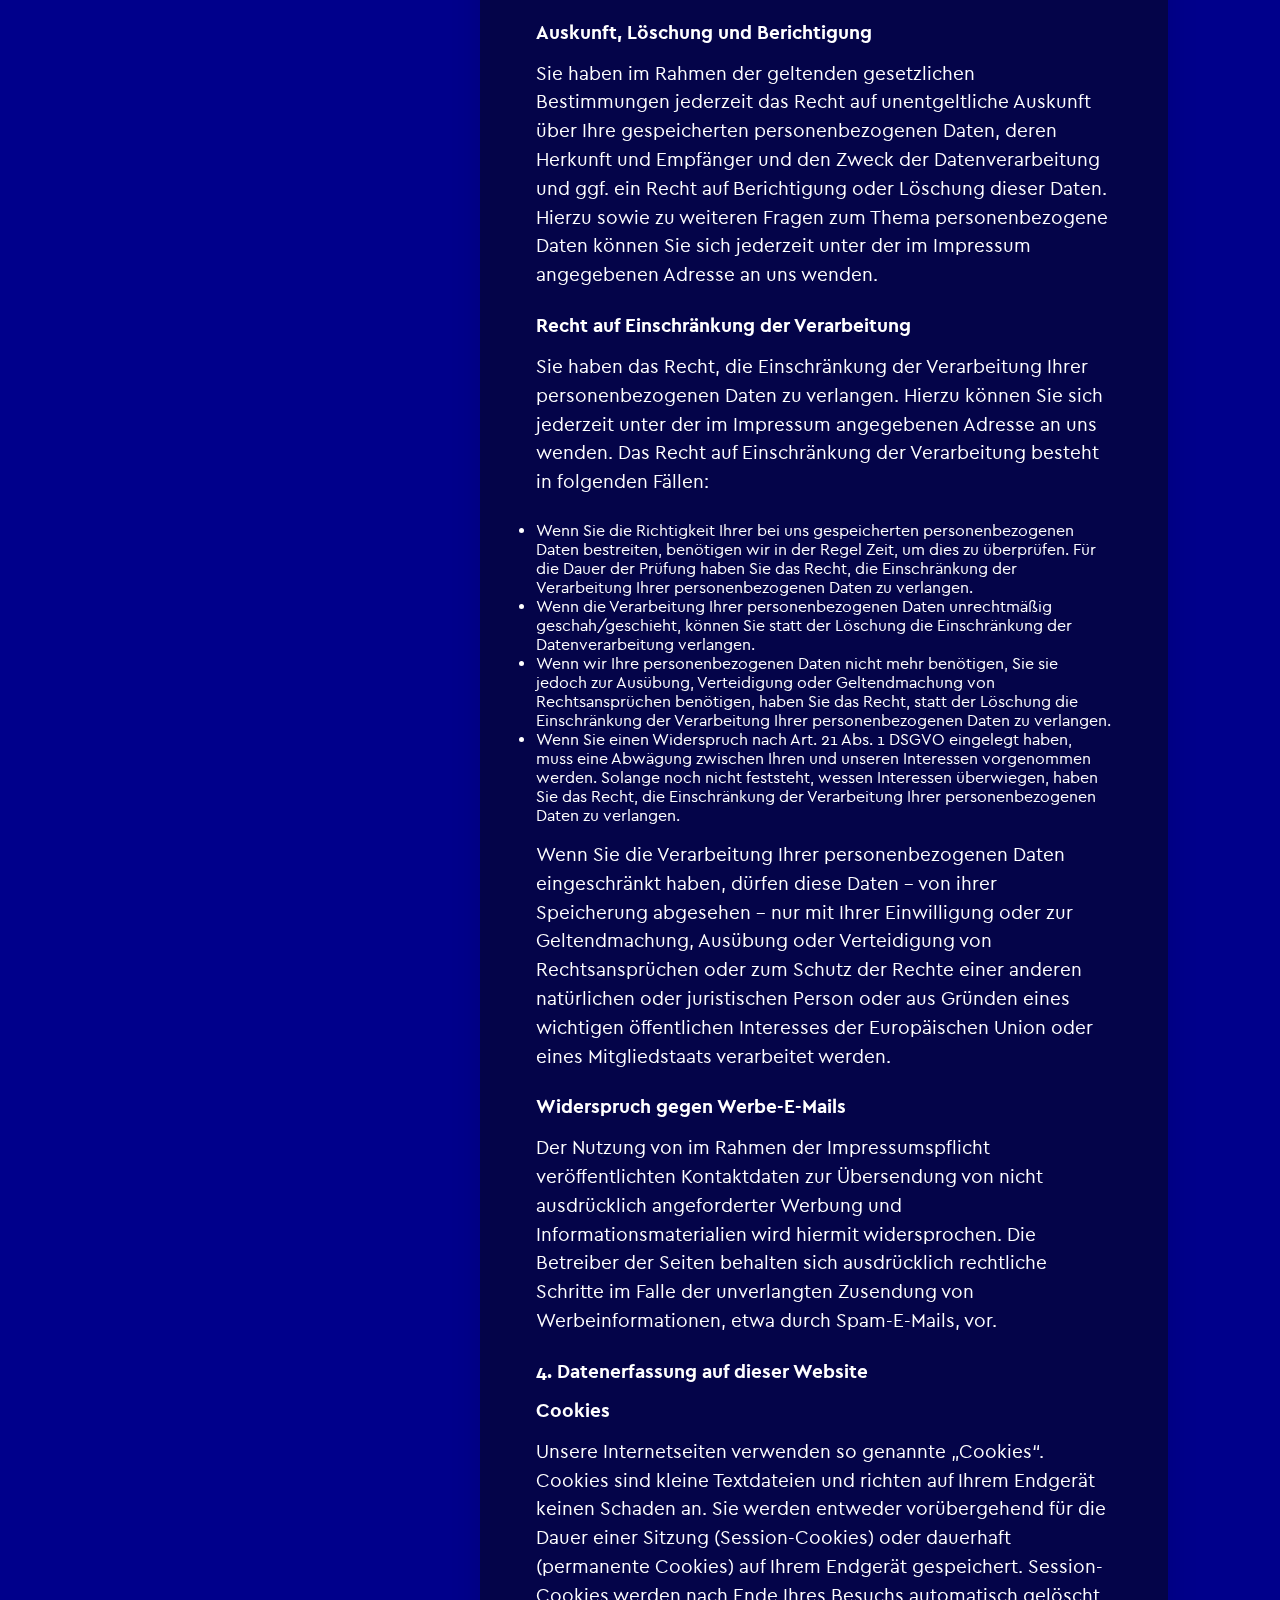
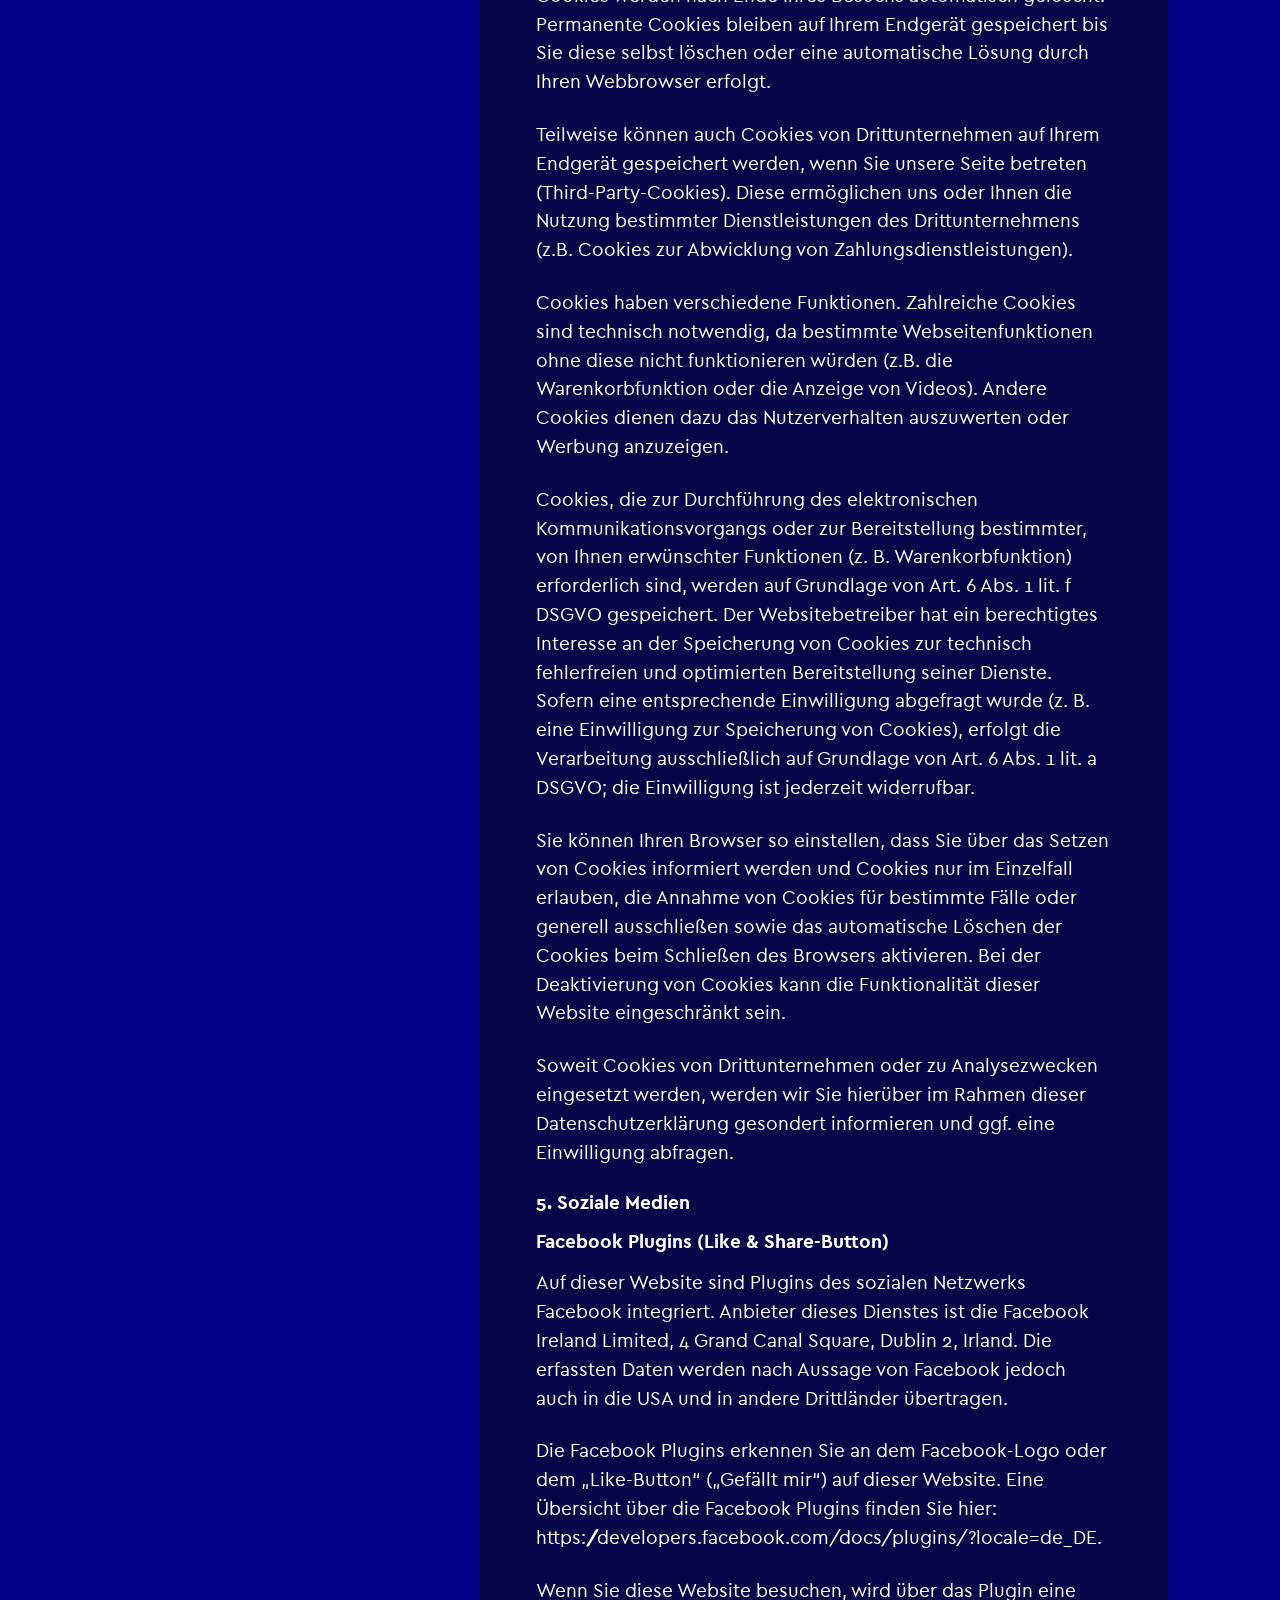
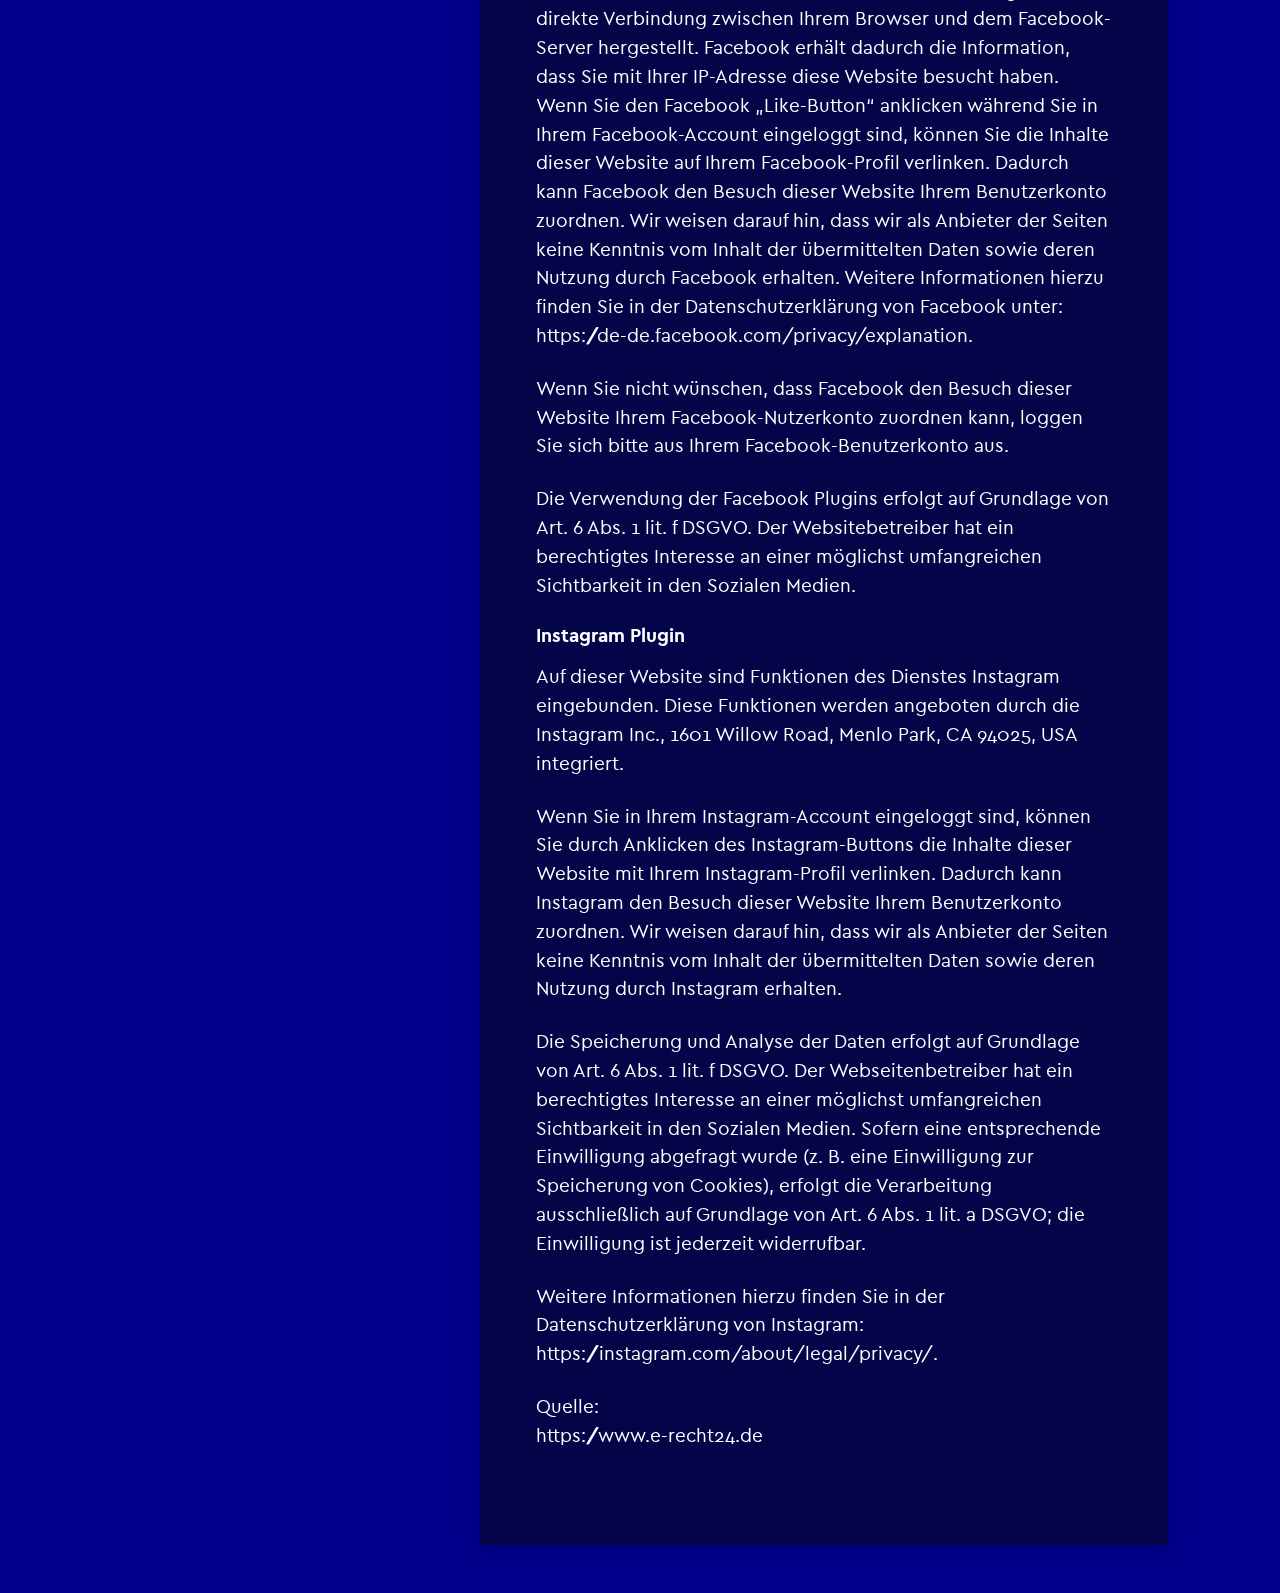
==== commit 73e644c6: "added animation for h1 and buttons" ====
--- a/public/pages/kontakt.html
+++ b/public/pages/kontakt.html
@@ -4,9 +4,11 @@
     <meta charset="UTF-8" />
     <meta http-equiv="X-UA-Compatible" content="IE=edge" />
     <meta name="viewport" content="width=device-width, initial-scale=1.0" />
-    <title>Kontakt</title>
+    <title>Tim Bittins | Kontakt</title>
     <link rel="stylesheet" href="../style/css/main.css" />
+    <link rel="icon" type="image/svg+xml" href="../img/TB_favicon_01.svg">
   </head>
+
   <body>
     <header>
       
@@ -68,18 +70,21 @@
 
     <main>
       
-      <section class="page__info page__info--contact">
+      <aside class="page__info page__info--contact">
         <div class="keep__info">
-        <h1>Kontakt</h1>
+          <div class="anima__box--h1">
+            <h1>Kontakt</h1>
+          </div>
 
         <article class="form__container">
-          <form class="form__form" action="..db/contact.php" method="post">
+          <form name="contact" class="form__form" action="https://formsubmit.co/7b236282d7ec4dae9f3eca90645eba1a" method="POST">
             <div class="form__section">
               <label class="form__label" for="name">Ihr Name <span class="form__label--info"><small>(erforderlich)</small></span> </label>
               <input
                 class="form__input"
                 type="text"
                 name="name"
+                placeholder="Bitte Namen eingeben."
                 autocomplete="off"
                 required
               />
@@ -89,8 +94,9 @@
               <label class="form__label" for="email">Ihre Emailadresse <span class="form__label--info"><small>(erforderlich)</small></span> </label>
               <input
                 class="form__input"
-                type="text"
+                type="email"
                 name="email"
+                placeholder="Bitte Email eingeben."
                 autocomplete="off"
                 required
               />
@@ -101,7 +107,8 @@
               <textarea
                 class="form__textarea"
                 name="message"
-                id="mesage"
+                placeholder="Bitte Nachricht eingeben."
+                id="message"
                 cols="30"
                 rows="5"
               ></textarea>
@@ -119,13 +126,16 @@
               </label>
             </div>
 
+            <input type="hidden" name="_next" value="https://pofo.timbittins.com/pages/recieved.html">
+            
             <div class="form__section">
-              <button class="button__submit" type="submit">Absenden</button>
+              <button id="submit" class="button__submit" type="submit">Absenden</button>
             </div>
           </form>
         </article>
+
         </div> 
-      </section>
+      </aside>
 
       
       <section class="page__content page__content--contact">
@@ -160,13 +170,7 @@
         <article class="content__article">
           <h2>Impressum</h2>
           <section class="content__section">
-              <address class="contact__impressum--address">
-                Tim Bittins <br />
-                Landsberger Allee 81 <br />
-                10407 Berlin <br />
-                + 49 176 457 454 55 <br />
-                design@timbittins.com
-              </address>
+              <img class="contact__impressum--address" src="../img/impressum.webp" alt="Adressdaten Tim Bittins Schwamendingenstr 115 8051 Zürich">
             </section>
         </article>
 
@@ -612,8 +616,6 @@
    
     <button id="toTop" class="button__totop--slider" type="button"></button>
 
-    <!-- <script src="../apps/slidr.js"></script>
-    <script src="../apps/nav-animation.js"></script> -->
     <script src="../apps/app.js" type="module"></script>
     <noscript
       >Sie haben Javascript deaktiviert. Diese Seite funktioniert besser mit
--- a/public/style/css/main.css
+++ b/public/style/css/main.css
@@ -100,9 +100,9 @@
   --ff-h: cerabold, arial, sans-serif;
   --fs-s: min(max(1rem, 3vw), 1.2rem);
   --fs-p: 1.5rem;
-  --fs-display: min(max(2.5rem, 7vw), 5rem);
-  --fs-h1: min(max(2.2rem, 6vw), 3.75rem);
-  --fs-h2: min(max(1.8rem, 3.5vw), 2.8rem);
+  --fs-display: min(max(3.2rem, 10vw), 5rem);
+  --fs-h1: min(max(3rem, 7.5vw), 4.5rem);
+  --fs-h2: min(max(1.8rem, 4.5vw), 2.8rem);
   --fs-h3: min(max(1.5rem, 3vw), 2rem);
   --fs-h4: min(max(1.2rem, 2vw), 1.5rem);
 }
@@ -118,6 +118,11 @@
   color: #fff;
 }
 
+.display {
+  display: block;
+  margin: 0 0 1rem;
+}
+
 h1,
 h2,
 h3 {
@@ -125,8 +130,6 @@
   text-transform: uppercase;
 }
 
-h1,
-h3,
 h4 {
   margin-bottom: 1rem;
 }
@@ -134,6 +137,21 @@
 h1 {
   font-size: var(--fs-h1);
   letter-spacing: 0.1rem;
+  margin-top: 3vh;
+  -webkit-animation: h1-slide 750ms ease;
+          animation: h1-slide 750ms ease;
+}
+@media (min-width: 43.75em) {
+  h1 {
+    width: 100%;
+    text-align: center;
+  }
+}
+@media (min-width: 56.25em) and (orientation: landscape) {
+  h1 {
+    width: 100%;
+    text-align: left;
+  }
 }
 
 h2 {
@@ -144,6 +162,7 @@
 h3 {
   font-family: var(--ff-h);
   font-size: var(--fs-h3);
+  margin: 3rem 0 0.75rem;
 }
 
 h4 {
@@ -155,7 +174,7 @@
   font-family: var(--ff-p);
   font-size: var(--fs-p);
   line-height: 1.5;
-  margin-bottom: 0.5rem;
+  margin-bottom: 1.5rem;
 }
 
 /*  LINKS  */
@@ -166,6 +185,14 @@
   color: var(--clr-white);
 }
 
+a:hover {
+  text-shadow: 0 0 1rem var(--clr-light);
+  transition-property: text-shadow;
+  transition-duration: 150ms;
+  transition-timing-function: ease-in-out;
+  transition-delay: 0ms;
+}
+
 /* SPECIAL */
 blockquote {
   font-size: var(--fs-p);
@@ -181,6 +208,23 @@
   font-size: var(--fs-s);
 }
 
+/* ANIMATIONS */
+@-webkit-keyframes h1-slide {
+  0% {
+    transform: translateX(-100%);
+  }
+  100% {
+    transform: translateX(0%);
+  }
+}
+@keyframes h1-slide {
+  0% {
+    transform: translateX(-100%);
+  }
+  100% {
+    transform: translateX(0%);
+  }
+}
 :root {
   --button-size: 3.5rem;
   --button-radius: 0.7rem;
@@ -199,31 +243,26 @@
   }
 }
 
-.hr__seperator {
-  width: 100%;
-  height: 0.25rem;
-  background-color: var(--clr-white);
-}
-.hr__seperator:not(:first-child) {
-  margin-top: 5rem;
-}
-@media (min-width: 56.25em) and (orientation: landscape) {
-  .hr__seperator {
-    display: none;
-  }
-}
-
 .button__regular, .button__totop--slider, .button__submit {
   display: block;
   width: 100%;
   height: var(--button-size);
-  margin: 2rem auto 0;
+  margin: 4vh auto 0;
+  padding: 0rem 2rem;
+  font-family: var(--ff-h);
   font-size: var(--fs-p);
   color: var(--clr-white);
   background-color: var(--clr-contrast);
-  border: none;
+  border: 2px solid #976eeb;
   border-radius: var(--button-radius);
-  transition: background-color 200ms ease-in-out, border 200ms ease-in-out;
+  transition: background-color 100ms ease-in-out, border 200ms ease-in-out, box-shadow 200ms ease-in-out;
+  -webkit-animation: button-slide 750ms ease-in-out;
+          animation: button-slide 750ms ease-in-out;
+}
+.button__regular h2, .button__totop--slider h2, .button__submit h2 {
+  margin: 0;
+  font-size: var(--fs-p);
+  text-transform: none;
 }
 @media (min-width: 43.75em) {
   .button__regular, .button__totop--slider, .button__submit {
@@ -231,22 +270,60 @@
     margin: 4rem auto 0;
     padding: 0rem 3rem;
     font-family: var(--ff-h);
+    font-size: calc(var(--fs-p) + 0.5rem);
+  }
+  .button__regular h2, .button__totop--slider h2, .button__submit h2 {
+    font-size: calc(var(--fs-p) + 0.5rem);
   }
 }
 @media (min-width: 56.25em) and (orientation: landscape) {
   .button__regular, .button__totop--slider, .button__submit {
-    margin: 6rem 0 0;
+    margin: 2rem 0;
+    font-size: var(--fs-p);
   }
   .button__regular:hover, .button__totop--slider:hover, .button__submit:hover {
     cursor: pointer;
     background-color: transparent;
-    box-shadow: 0 0 1px 5px var(--clr-contrast);
-  }
-}
-
+    outline: 4px solid var(--clr-contrast);
+    box-shadow: 0 0 15px 10px var(--clr-contrast);
+  }
+  .button__regular:active, .button__totop--slider:active, .button__submit:active {
+    background-color: var(--clr-contrast);
+  }
+}
+
+@-webkit-keyframes button-slide {
+  0% {
+    transform: translateY(150%);
+  }
+  50% {
+    transform: translateY(150%);
+  }
+  100% {
+    transform: translateY(0%);
+  }
+}
+
+@keyframes button-slide {
+  0% {
+    transform: translateY(150%);
+  }
+  50% {
+    transform: translateY(150%);
+  }
+  100% {
+    transform: translateY(0%);
+  }
+}
 .button__submit {
   margin: 0 auto 1rem;
 }
+.button__submit:disabled {
+  pointer-events: none;
+  background-color: transparent;
+  color: #c2c2c2;
+  border: 0.1rem solid grey;
+}
 @media (min-width: 43.75em) {
   .button__submit {
     margin: 1rem 0;
@@ -260,7 +337,8 @@
 
 @media (min-width: 43.75em) {
   .button__regular--setwidth {
-    width: 18rem;
+    width: 20rem;
+    padding: 0;
   }
 }
 
@@ -269,41 +347,56 @@
   bottom: var(--button-position);
   right: var(--button-position);
   width: var(--button-size);
-  opacity: 0.9;
+  height: var(--button-size);
+  padding: 0;
   z-index: 89;
+  display: none;
 }
 .button__totop--slider::after {
   content: "";
   position: absolute;
-  bottom: 1.2rem;
-  left: 35%;
-  width: 0;
-  height: 0;
-  border-left: 0.6rem solid transparent;
-  border-right: 0.6rem solid transparent;
-  border-bottom: 1.2rem solid var(--clr-white);
+  bottom: 0.6rem;
+  left: 25%;
+  display: block;
+  width: 1rem;
+  height: 1rem;
+  margin: 0 0 0.3rem 0.3rem;
+  transform: rotate(-135deg);
+  border-right: 0.2rem solid white;
+  border-bottom: 0.2rem solid white;
 }
 @media (min-width: 43.75em) {
   .button__totop--slider::after {
-    bottom: 2rem;
-    left: 33%;
-    border-left: 1rem solid transparent;
-    border-right: 1rem solid transparent;
-    border-bottom: 2rem solid var(--clr-white);
+    bottom: 1.2rem;
+    left: 28%;
+    width: 1.7rem;
+    height: 1.7rem;
+    margin: 0 0 0.3rem 0.3rem;
+    border-right: 0.4rem solid white;
+    border-bottom: 0.4rem solid white;
   }
 }
 @media (min-width: 56.25em) and (orientation: landscape) {
   .button__totop--slider {
-    right: min(max(6rem, 10%), 12rem);
+    bottom: 0;
+    right: 0.9rem;
     width: 4rem;
     height: 4rem;
     padding: 0;
   }
+  .button__totop--slider:hover {
+    background-color: transparent;
+    box-shadow: none;
+    opacity: 1;
+  }
   .button__totop--slider::after {
-    bottom: 1.75rem;
-    border-left: 0.5rem solid transparent;
-    border-right: 0.5rem solid transparent;
-    border-bottom: 1rem solid var(--clr-white);
+    bottom: 0.5rem;
+    left: 24%;
+    width: 1.5rem;
+    height: 1.5rem;
+    margin: 0 0 0.3rem 0.3rem;
+    border-right: 0.3rem solid white;
+    border-bottom: 0.3rem solid white;
   }
 }
 
@@ -371,6 +464,11 @@
     justify-content: flex-start;
   }
 }
+@media (min-width: 56.25em) and (orientation: landscape) {
+  .socialmedia {
+    margin-bottom: 4rem;
+  }
+}
 
 .socialmedia__link {
   display: flex;
@@ -387,9 +485,10 @@
     transition: transform 300ms ease-in-out, box-shadow 300ms ease-in-out;
   }
   .socialmedia__link:hover {
+    transition: transform 300ms ease-in-out, box-shadow 300ms ease-in-out;
     transform: translate(-5%, -10%) scale(1.1);
     border-radius: 1rem;
-    box-shadow: 1rem 2rem 2rem 0.05rem var(--clr-third);
+    box-shadow: 0.5rem 1rem 2rem 0.05rem rgba(8, 7, 8, 0.438);
   }
   .socialmedia__link p {
     display: none;
@@ -405,6 +504,100 @@
   background-color: var(--clr-contrast);
 }
 
+.arrows__direction {
+  display: block;
+  margin: 0 auto;
+  width: 1.5rem;
+  height: 3.5rem;
+}
+@media (min-width: 43.75em) {
+  .arrows__direction {
+    width: 4.3rem;
+    height: 10rem;
+  }
+}
+@media (min-width: 56.25em) and (orientation: landscape) {
+  .arrows__direction {
+    display: none;
+  }
+}
+
+.arrows__down {
+  display: block;
+  width: 1rem;
+  height: 1rem;
+  margin: 0 auto 0.3rem;
+  transform: rotate(45deg);
+  border-right: 0.1rem solid white;
+  border-bottom: 0.1rem solid white;
+}
+@media (min-width: 43.75em) {
+  .arrows__down {
+    width: 2rem;
+    height: 2rem;
+  }
+}
+
+.arrow__one {
+  margin-top: 0.1rem;
+}
+
+.arrow__one,
+.arrow__two,
+.arrow__three {
+  -webkit-animation: arrow-animation 0.75s infinite;
+  animation: arrow-animation 0.75s infinite;
+}
+
+.arrow__one {
+  -webkit-animation-delay: 0.1s;
+  -moz-animation-delay: 0.1s;
+  -webkit-animation-direction: alternate;
+  animation-direction: alternate;
+  -webkit-animation-delay: alternate;
+          animation-delay: alternate;
+}
+
+.arrow__two {
+  -webkit-animation-delay: 0.2s;
+  -moz-animation-delay: 0.2s;
+  -webkit-animation-direction: alternate;
+  animation-delay: 0.2s;
+  animation-direction: alternate;
+  margin-top: -0.45rem;
+}
+
+.arrow__three {
+  -webkit-animation-delay: 0.3s;
+  -moz-animation-delay: 0.3s;
+  -webkit-animation-direction: alternate;
+  animation-delay: 0.3s;
+  animation-direction: alternate;
+  margin-top: -0.45rem;
+}
+
+@-webkit-keyframes arrow-animation {
+  0% {
+    opacity: 0;
+  }
+  50% {
+    opacity: 0.5;
+  }
+  100% {
+    opacity: 1;
+  }
+}
+@keyframes arrow-animation {
+  0% {
+    opacity: 0;
+  }
+  50% {
+    opacity: 0.5;
+  }
+  100% {
+    opacity: 1;
+  }
+}
 /* CONTACT FORM */
 .form__container {
   position: relative;
@@ -487,7 +680,7 @@
 }
 
 .form__textarea {
-  padding: 0.5rem 1rem;
+  padding: 1rem 1rem;
   border: none;
   outline: none;
 }
@@ -552,7 +745,7 @@
     position: relative;
     display: block;
     padding: 0.1rem 0;
-    margin-top: 0;
+    margin: 0;
     overflow: hidden;
   }
 }
@@ -757,13 +950,18 @@
 html {
   scroll-behavior: smooth;
 }
+@media (min-width: 56.25em) and (orientation: landscape) {
+  html {
+    scroll-padding: 8rem 0 0 0;
+  }
+}
 
 body {
   position: relative;
   width: 100vw;
+  min-height: 100vh;
   background: darkblue url("../../../public/img/TB_bg.svg") no-repeat fixed center/cover;
   overflow-x: hidden;
-  z-index: 1;
 }
 
 header {
@@ -783,6 +981,7 @@
     height: 8rem;
     padding: 0 min(max(6rem, 10%), 12rem);
     background: darkblue url("../../../public/img/TB_bg.svg") top/cover;
+    border: none;
     box-shadow: 0 4px 30px rgba(0, 0, 0, 0.116);
     transform: translateX(-50%);
     z-index: 90;
@@ -792,54 +991,87 @@
 main {
   position: relative;
   width: 100%;
-  max-width: 2000px;
-  min-height: 100vh;
   margin: 0 auto;
+  -webkit-animation: fade-in 500ms ease-in;
+          animation: fade-in 500ms ease-in;
 }
 @media (min-width: 56.25em) and (orientation: landscape) {
   main {
     display: grid;
-    grid-template-columns: 30% 65%;
-    gap: 5%;
+    grid-template-columns: 35% 65%;
     max-width: 2000px;
-    margin-top: 8rem;
-    min-height: 100%;
+    padding-top: 8rem;
     padding-left: 0 min(max(6rem, 10%), 12rem);
-    z-index: 1;
   }
 }
 
 .page__info {
+  width: 100%;
+  min-height: 100vh;
+  padding: 6rem var(--button-position) 0;
+}
+.page__info .page__info--name {
+  position: absolute;
+  top: 2.5rem;
+  font-family: var(--ff-h);
+  font-size: var(--fs-s);
+}
+@media (min-width: 43.75em) {
+  .page__info .page__info--name {
+    top: 5rem;
+    font-size: calc(var(--fs-p) + .25rem);
+  }
+}
+@media (min-width: 56.25em) and (orientation: landscape) {
+  .page__info .page__info--name {
+    display: none;
+  }
+}
+.page__info .keep__info {
   display: flex;
   flex-direction: column;
-  justify-content: center;
+  justify-content: space-evenly;
   align-items: flex-start;
   width: 100%;
-  min-height: 100vh;
-  padding: 2.3rem var(--button-position);
-}
-.page__info .keep__info {
-  width: 100%;
+  height: calc(100vh - 6rem - 8vh);
 }
 @media (min-width: 43.75em) {
   .page__info {
-    padding: 2.3rem calc(var(--button-position) * 2);
+    padding: 10rem calc(var(--button-position) * 2);
   }
 }
 @media (min-width: 56.25em) and (orientation: landscape) {
   .page__info {
+    grid-column: 1/2;
     width: auto;
     height: calc(100vh - 8rem);
-    min-height: auto;
-    z-index: 1;
+    padding: 2rem 0 0 calc(var(--button-position) * 3);
   }
   .page__info .keep__info {
+    justify-content: center;
     position: fixed;
     width: 25%;
     max-width: 500px;
   }
 }
 
+@-webkit-keyframes fade-in {
+  0% {
+    opacity: 0;
+  }
+  100% {
+    opacity: 100%;
+  }
+}
+
+@keyframes fade-in {
+  0% {
+    opacity: 0;
+  }
+  100% {
+    opacity: 100%;
+  }
+}
 .page__content {
   display: flex;
   flex-direction: column;
@@ -847,28 +1079,18 @@
   align-items: center;
   width: 100%;
   min-height: 100vh;
-  scroll-behavior: smooth;
 }
 @media (min-width: 43.75em) {
   .page__content {
-    padding: 2.3rem calc(var(--button-position) * 2);
+    padding: 2.3rem calc(var(--button-position) * 1.5);
   }
 }
 @media (min-width: 56.25em) and (orientation: landscape) {
   .page__content {
-    display: flex;
-    flex-direction: column;
-    justify-content: center;
-    align-items: center;
-    min-height: auto;
-    -moz-columns: 1/2;
-         columns: 1/2;
-    z-index: 2;
-  }
-}
-
-.page__info--h1 {
-  margin-top: 0.8rem;
+    grid-column: 2/3;
+    min-height: calc(100vh - 8rem);
+    padding: 0 calc(var(--button-position) * 2) 0;
+  }
 }
 
 .page__info--h2 {
@@ -879,27 +1101,48 @@
   margin-top: 4rem;
 }
 
+.button__container {
+  width: 100%;
+  margin: 0 0 5vh;
+}
+@media (min-width: 43.75em) {
+  .button__container {
+    margin: 0;
+  }
+}
+.button__container--box {
+  overflow: hidden;
+}
+@media (min-width: 56.25em) and (orientation: landscape) {
+  .button__container--box {
+    transform: translateX(-1rem);
+    padding: 0 1rem;
+  }
+}
+
+.anima__box--h1 {
+  overflow: hidden;
+}
+
 .content__article {
   width: 100%;
   margin-bottom: 3rem;
-  overflow: hidden;
-}
-
-.content__section {
-  margin-bottom: 3rem;
-}
-@media (min-width: 56.25em) and (orientation: landscape) {
-  .content__section .content__article:not(:first-child) {
-    margin-top: 7rem;
-  }
-}
-
-.content__article {
-  padding: 2rem var(--button-position);
-  background: rgba(5, 44, 84, 0.5);
+  padding: 2.3rem var(--button-position);
+  background: rgba(7, 8, 8, 0.5);
   box-shadow: 0 4px 30px rgba(0, 0, 0, 0.1);
   backdrop-filter: blur(17.8px);
   -webkit-backdrop-filter: blur(17.8px);
+  overflow: hidden;
+}
+@media (min-width: 43.75em) {
+  .content__article {
+    padding: 4rem var(--button-position) 2rem;
+  }
+}
+@media (min-width: 56.25em) and (orientation: landscape) {
+  .content__article {
+    padding: 4rem var(--button-position) 2rem;
+  }
 }
 
 details {
@@ -947,69 +1190,79 @@
   }
 }
 
-aside .slidr-control {
-  width: var(--button-size) !important;
-  height: var(--button-size) !important;
-  top: 90% !important;
-  margin-top: -4rem !important;
-  right: var(--button-position) !important;
-  border-radius: var(--button-radius);
-  background: var(--clr-contrast);
-  opacity: 0.6;
-  background-color: rgba(255, 0, 0, 0.24);
-}
-
-aside[id*=-control].border {
-  height: 10%;
-}
-
-aside .slidr-control.left {
-  left: var(--button-position) !important;
-}
-
-aside .slidr-control.down,
-aside .slidr-control.up {
-  display: none;
-}
-
-aside .slidr-control:hover {
-  opacity: 1;
-}
-
-@media (min-width: 43.75em) {
-  aside .slidr-control.right:after {
-    top: 2rem !important;
-    right: -0.5rem !important;
-    border-width: 1.2rem 2rem !important;
-  }
-}
-
-@media (min-width: 43.75em) {
-  aside .slidr-control.left:after {
-    top: 2rem !important;
-    left: -0.5rem !important;
-    border-width: 1.2rem 2rem !important;
-  }
-}
-
-aside .slidr-breadcrumbs {
-  margin: 0 1rem 1.5rem !important;
-}
-@media (min-width: 43.75em) {
-  aside .slidr-breadcrumbs {
-    margin: 0 2rem 1.5rem !important;
-  }
-}
-
-aside .slidr-breadcrumbs li.active {
-  border-color: var(--clr-white) !important;
+.page__info--frontpage .page__info--h1 {
+  font-size: var(--fs-h4);
+}
+@media (min-width: 43.75em) {
+  .page__info--frontpage .page__info--h1 {
+    font-size: var(--fs-h2);
+    text-align: left;
+  }
+}
+@media (min-width: 56.25em) and (orientation: landscape) {
+  .page__info--frontpage {
+    min-height: auto;
+  }
+  .page__info--frontpage .page__info--h1 {
+    font-size: var(--fs-h4);
+  }
+  .page__info--frontpage .button__regular--frontpage {
+    margin-top: 6rem;
+  }
+}
+
+.page__content--frontpage img {
+  width: 20rem;
+}
+@media (min-width: 56.25em) and (orientation: landscape) {
+  .page__content--frontpage {
+    display: flex;
+  }
+  .page__content--frontpage img {
+    width: 30rem;
+  }
+}
+
+.project__logo {
+  width: 85%;
+  margin: 0 auto;
+}
+
+.project__link--explain {
+  text-align: center;
+}
+
+.project__link {
+  display: block;
+  margin: 1rem 0 5rem;
+  font-size: var(--fs-h3) !important;
+  text-decoration: underline !important;
+  text-underline-offset: 0.3rem;
+  text-align: center;
+}
+.project__link:hover {
+  text-shadow: 1px 1px 1px white;
+}
+
+.project__image {
+  width: 100%;
+  height: auto;
+  margin-bottom: 4rem;
+}
+
+#DanceArtFestival {
+  background: rgba(87, 78, 0, 0.76);
+}
+
+#Nunocci {
+  background: #4a3321;
 }
 
 .image__tim--vision {
   position: relative;
   left: -3rem;
   height: 10rem;
-  margin-top: 1rem;
+  margin: 1.5rem 0 2.5rem;
 }
 @media (min-width: 43.75em) {
   .image__tim--vision {
@@ -1019,28 +1272,24 @@
   }
 }
 
-.page__info--frontpage .page__info--name {
-  font-family: var(--ff-h);
-  font-size: var(--fs-h3);
-}
-@media (min-width: 56.25em) and (orientation: landscape) {
-  .page__info--frontpage .page__info--name {
-    display: none;
-  }
-}
-
-.page__content--frontpage {
-  display: none;
-}
-.page__content--frontpage img {
-  width: 20rem;
-}
-@media (min-width: 56.25em) and (orientation: landscape) {
-  .page__content--frontpage {
-    display: flex;
-  }
-  .page__content--frontpage img {
-    width: 30rem;
+.book__image {
+  width: 50%;
+}
+
+.page__info--contact {
+  padding-top: 0.5rem;
+}
+.page__info--contact .keep__info {
+  justify-content: flex-start;
+  height: auto;
+}
+.page__info--contact h1 {
+  margin: 1rem 0;
+  text-align: left;
+}
+@media (min-width: 43.75em) {
+  .page__info--contact {
+    padding-top: 2rem;
   }
 }
 
@@ -1051,14 +1300,11 @@
 }
 
 .contact__impressum--address {
-  margin-top: 0.8rem;
-  font-size: var(--fs-p);
-  line-height: 1.5;
-  font-style: normal;
-}
-@media (min-width: 56.25em) and (orientation: landscape) {
+  width: 17rem;
+}
+@media (min-width: 43.75em) {
   .contact__impressum--address {
-    font-family: var(--ff-p);
+    width: 20rem;
   }
 }
 
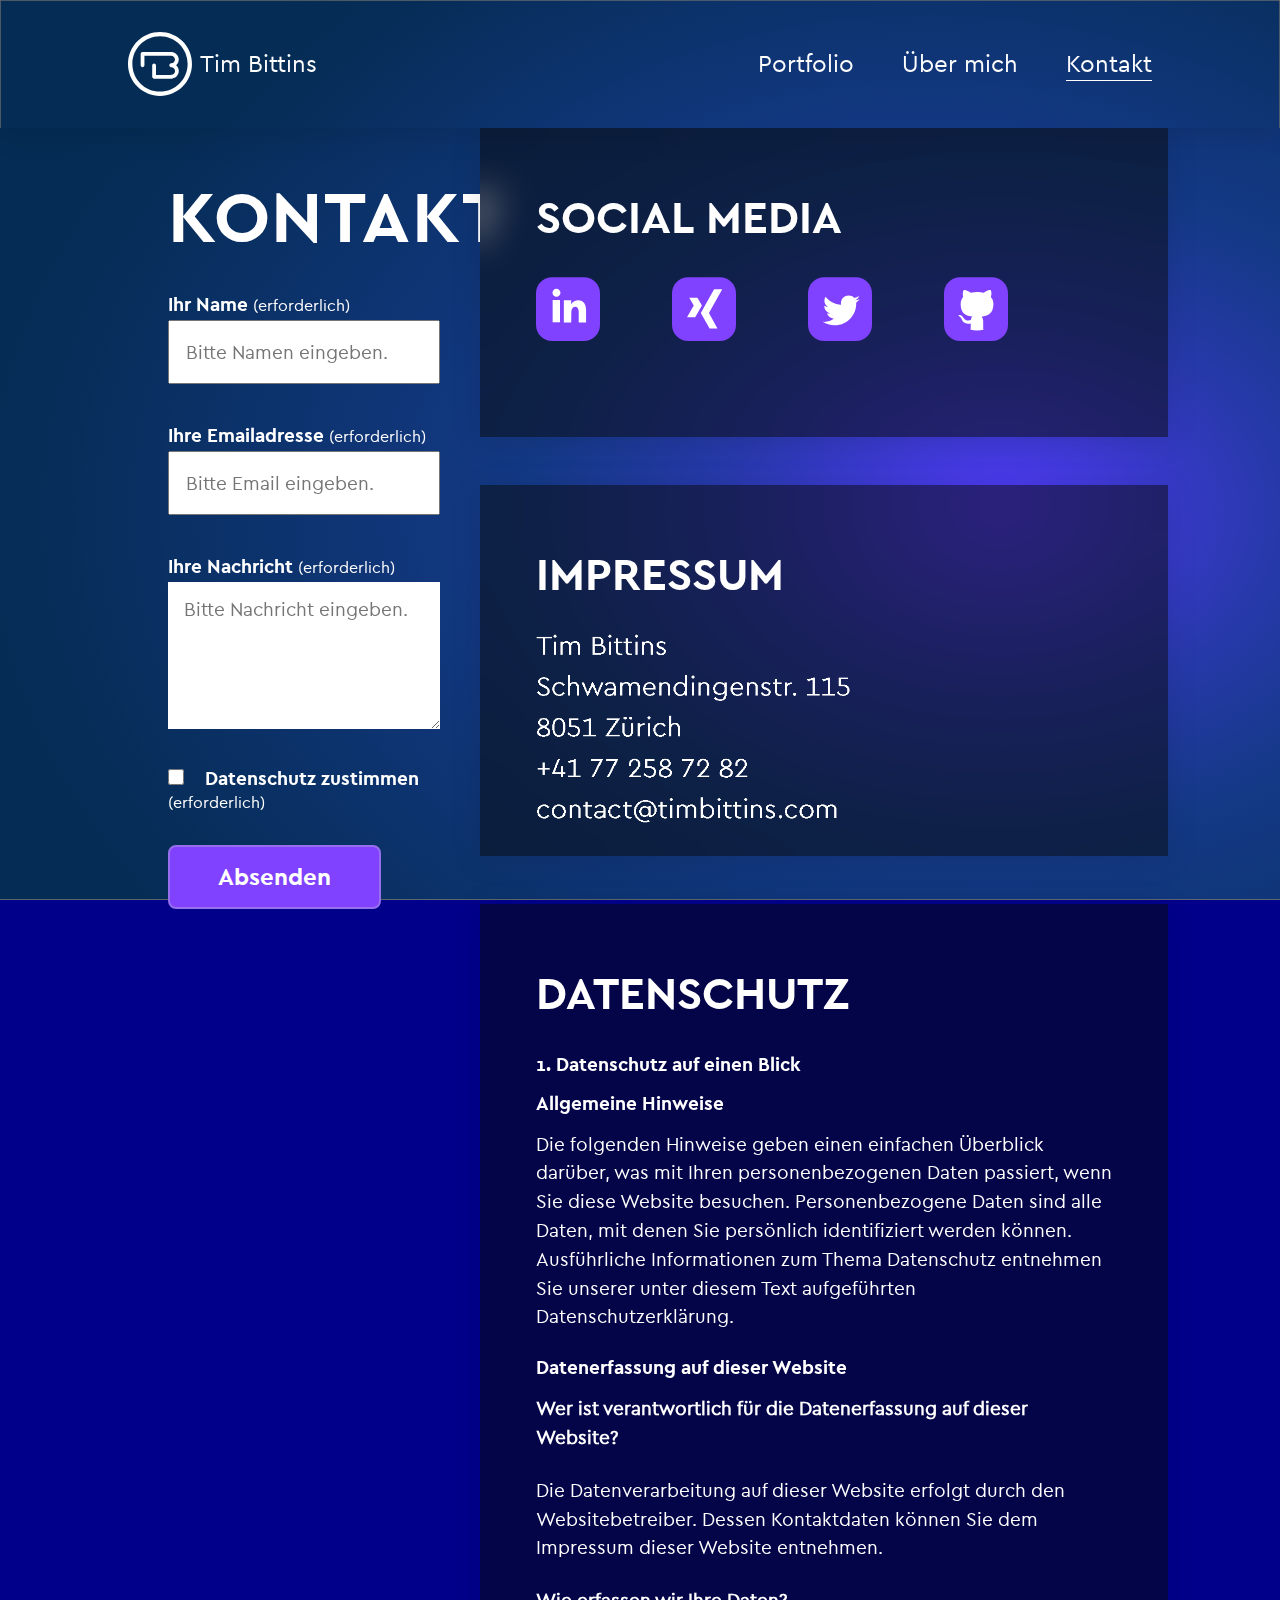
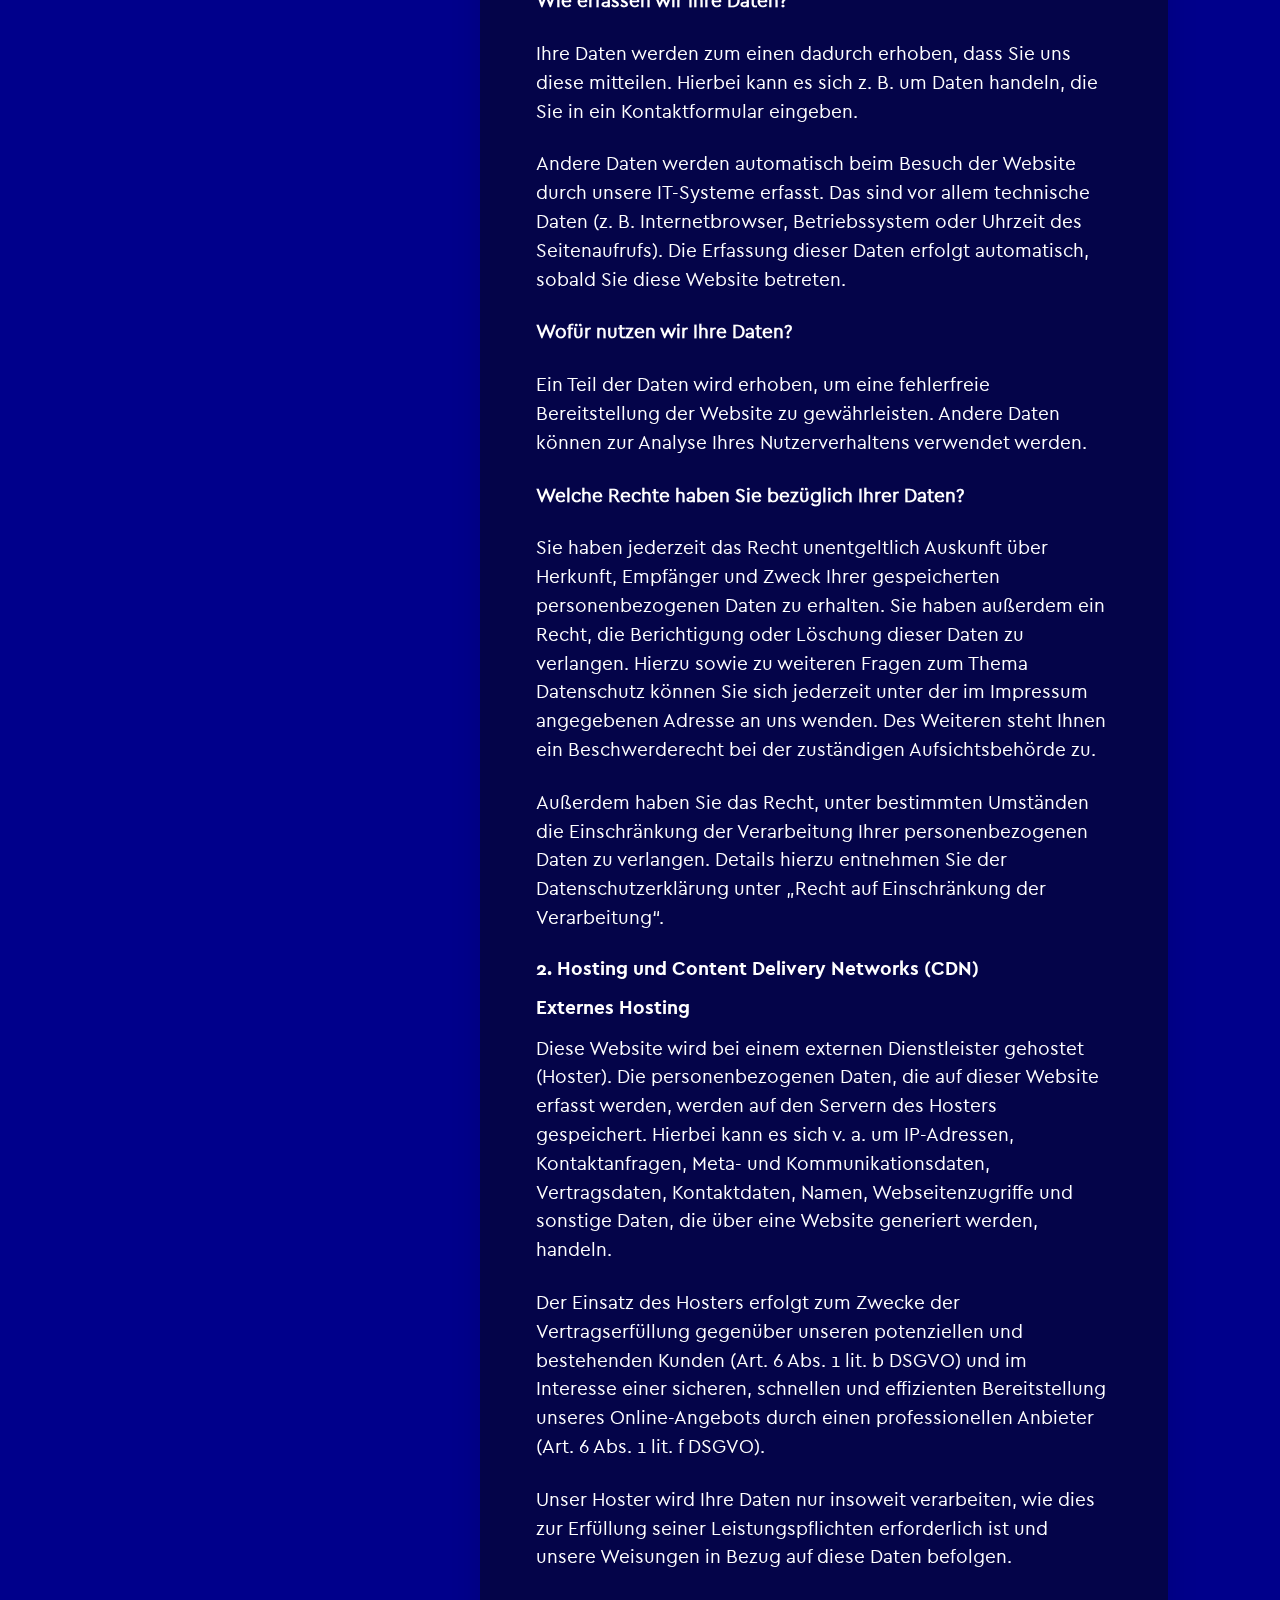
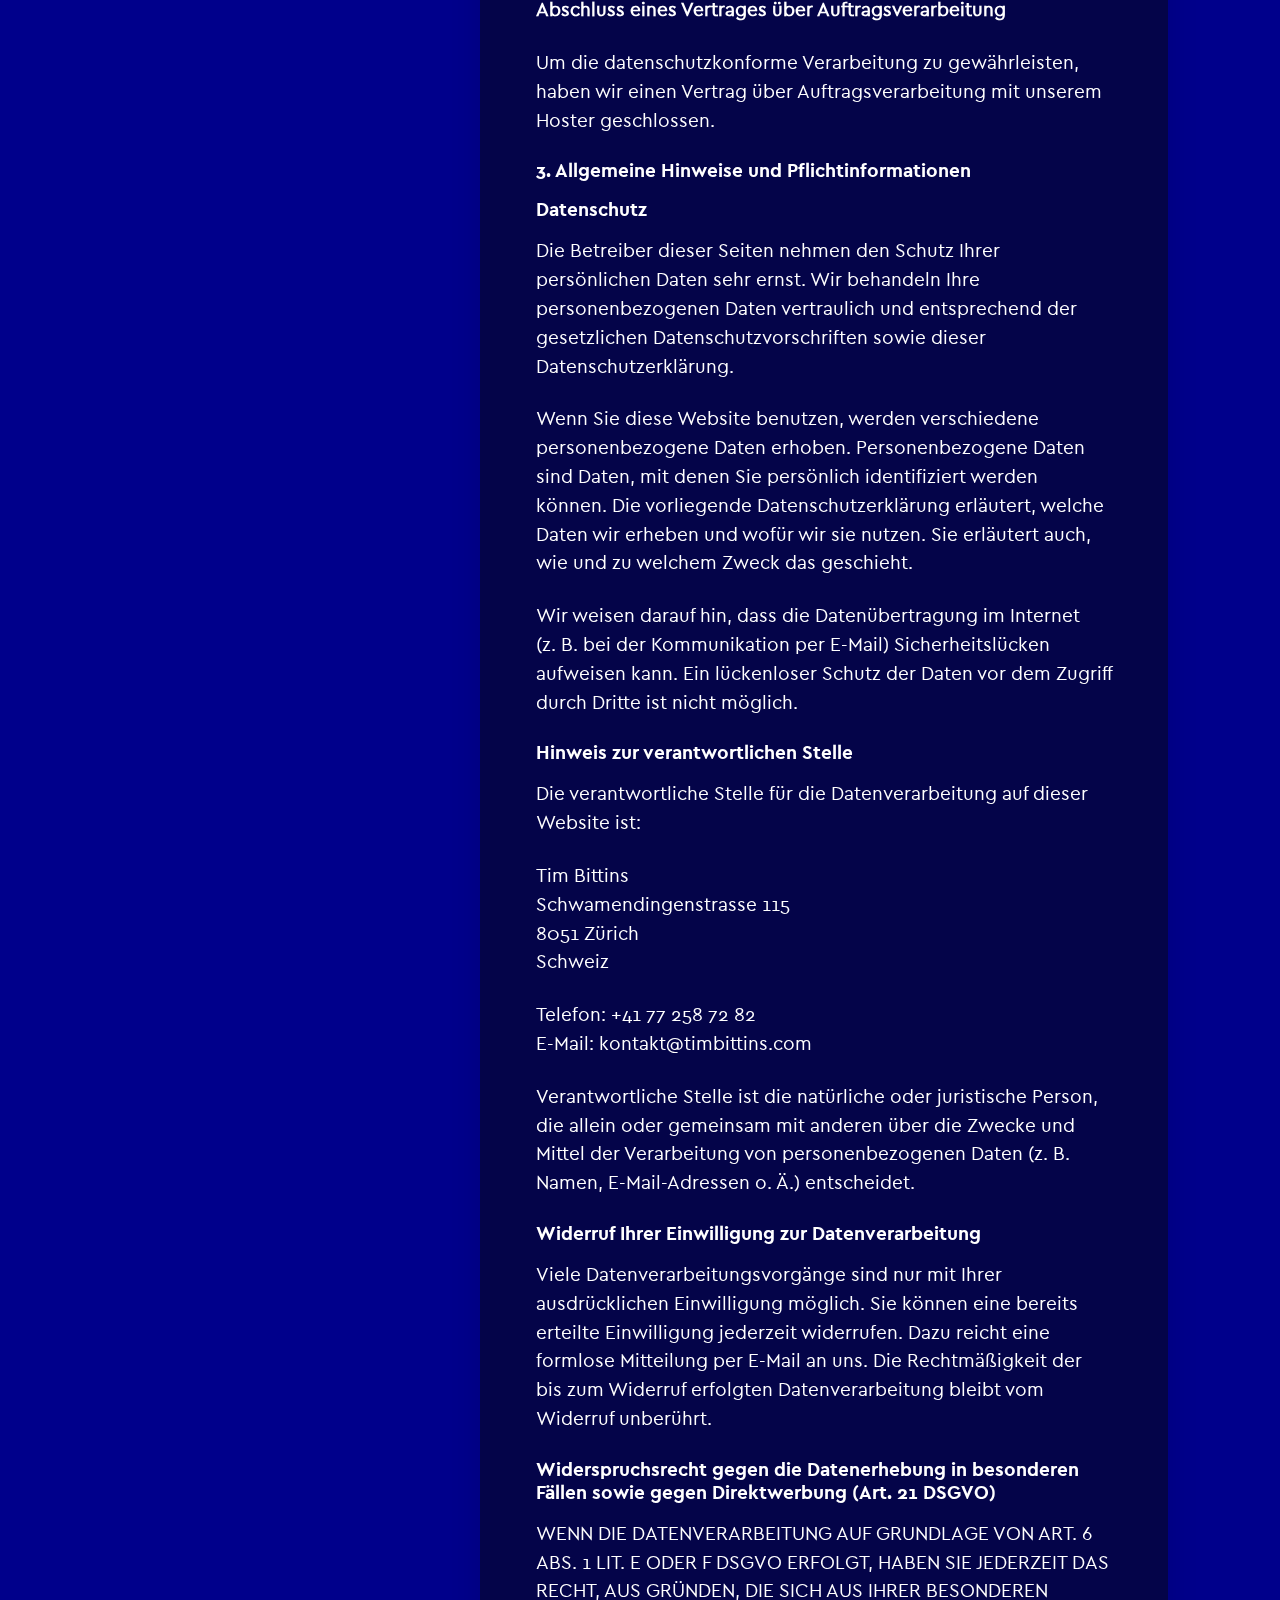
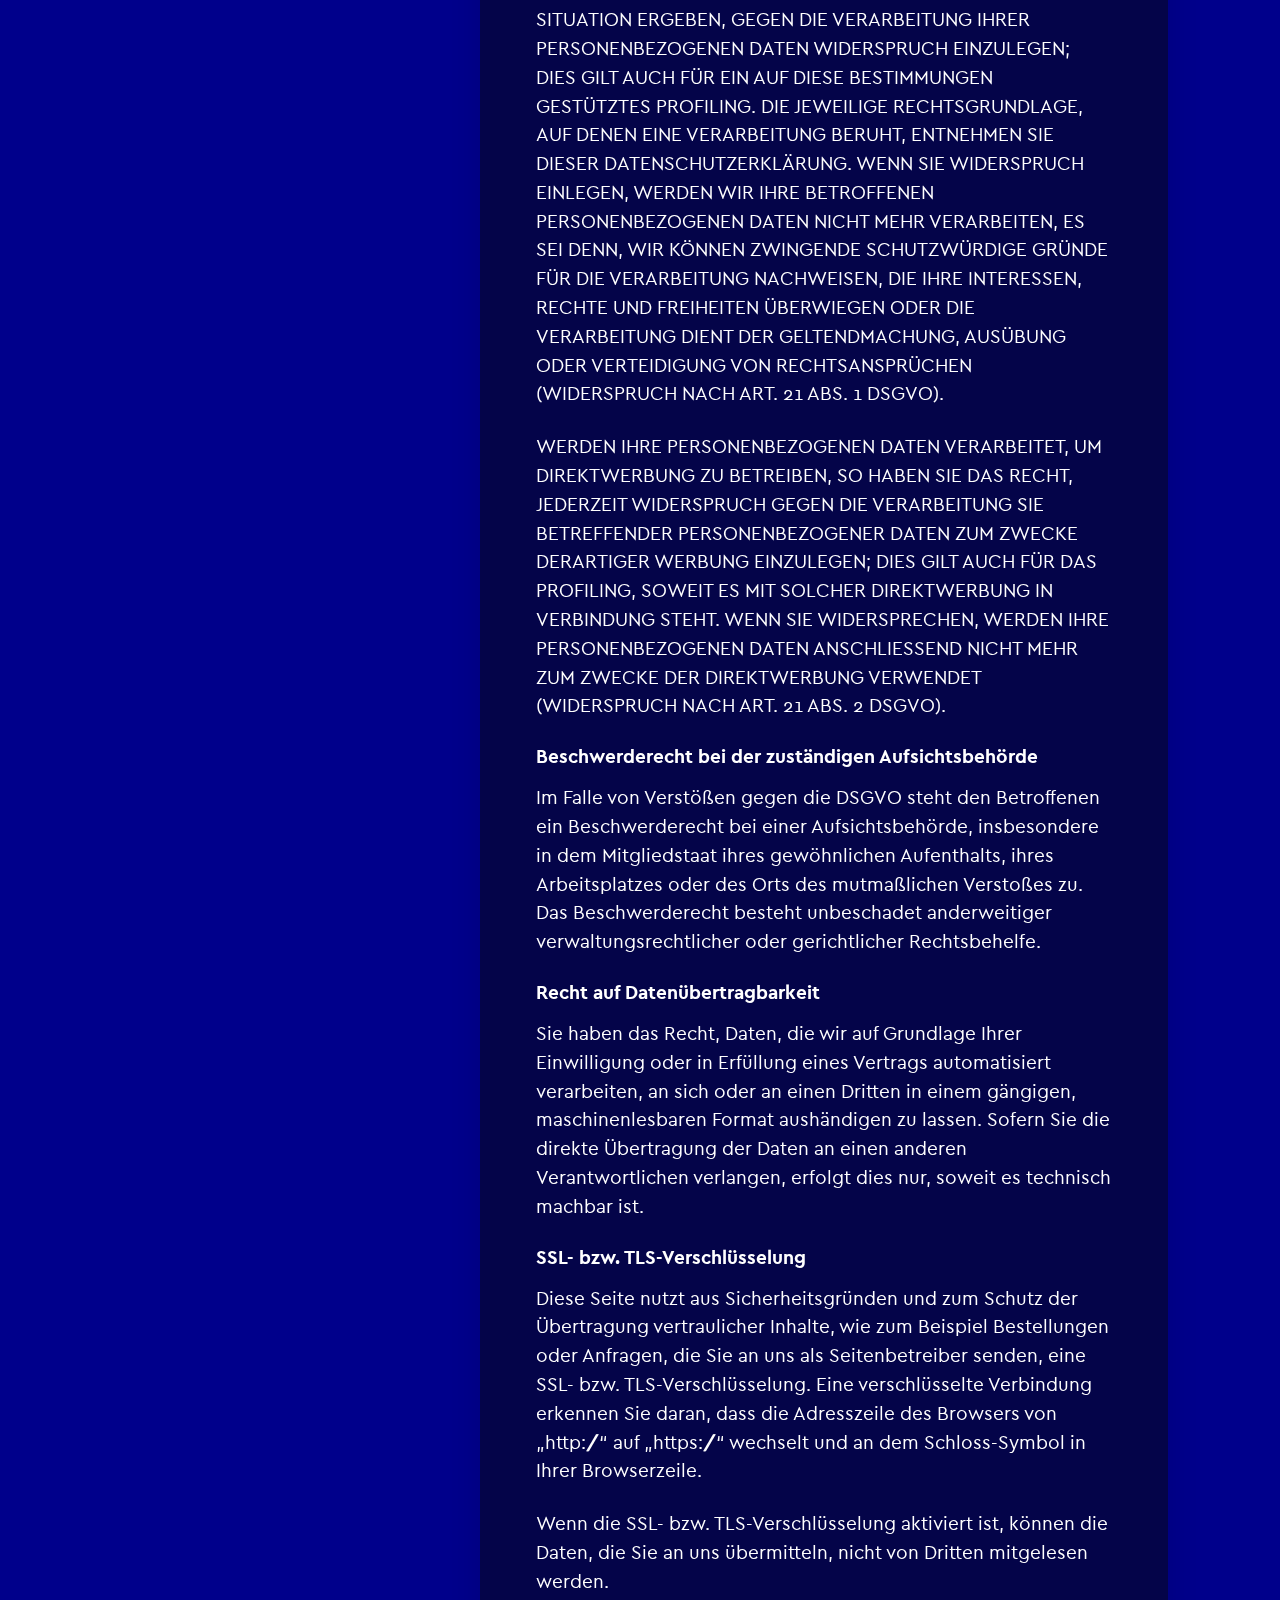
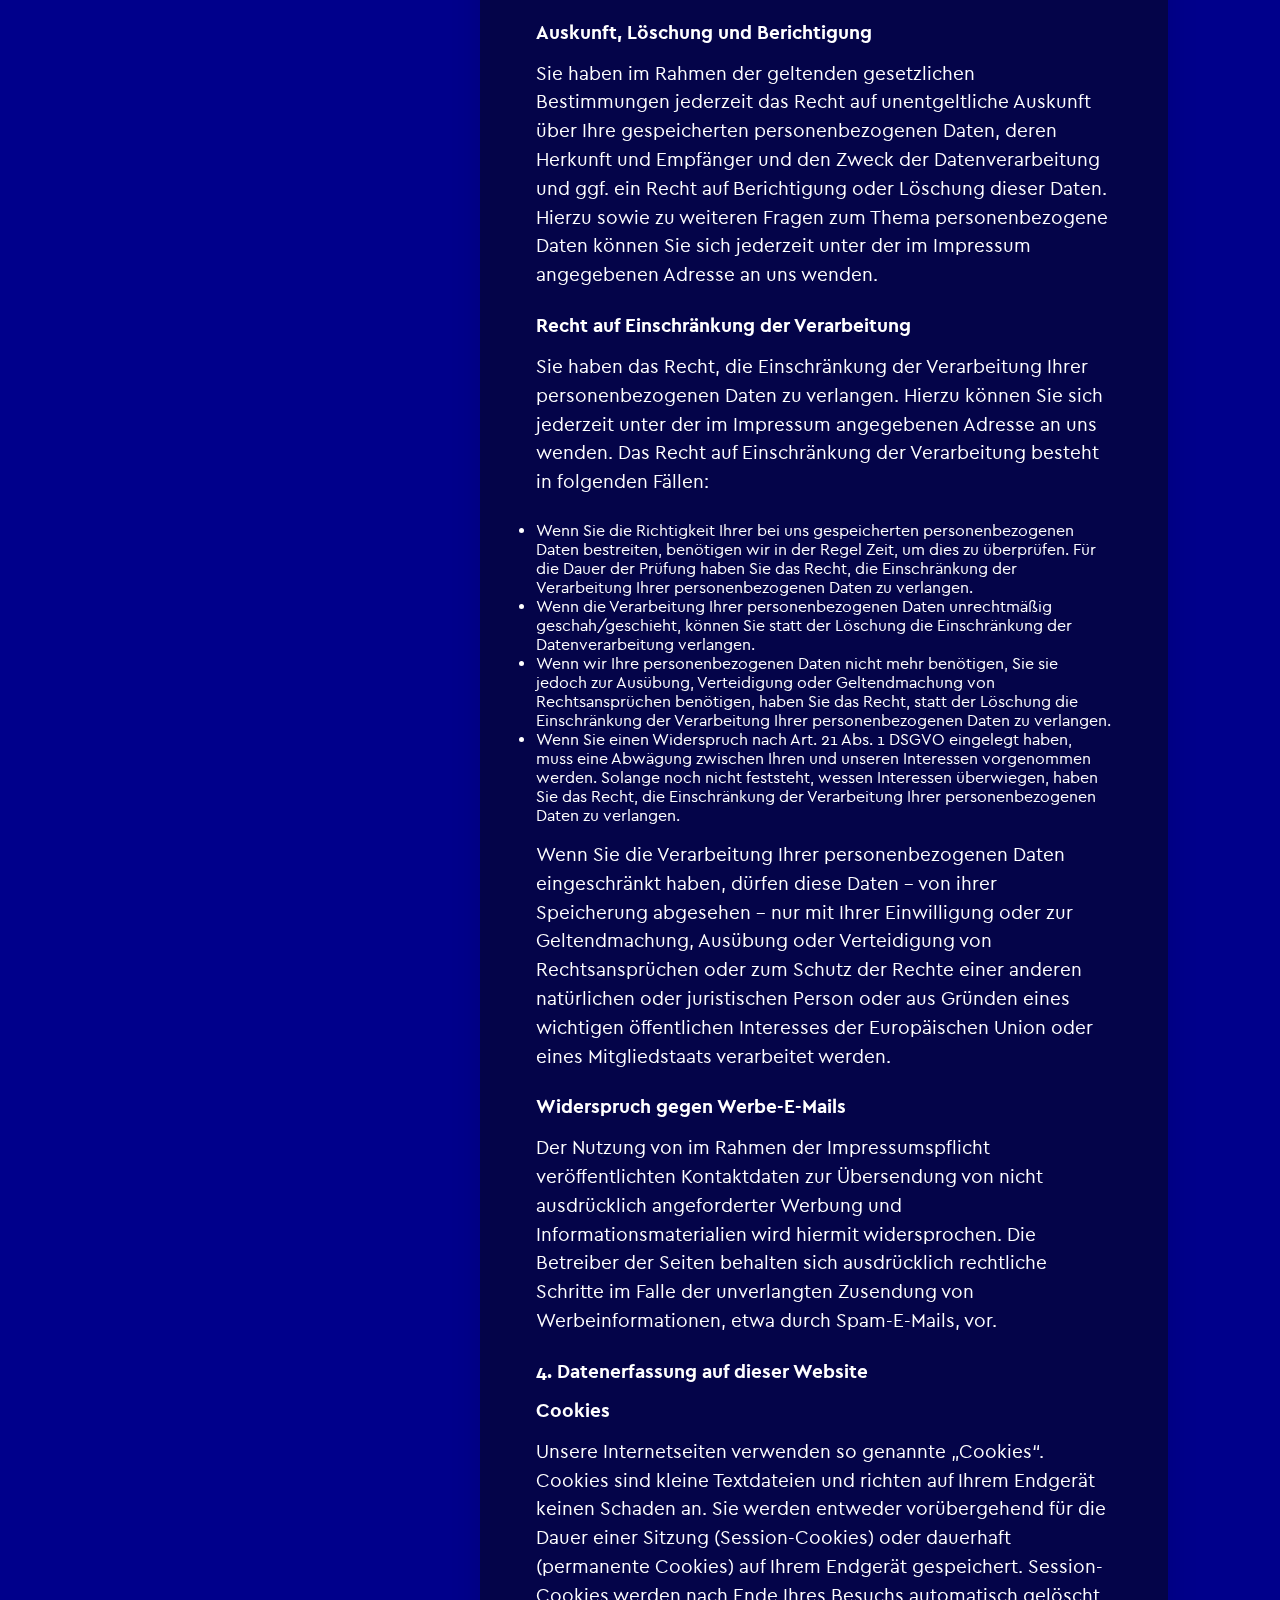
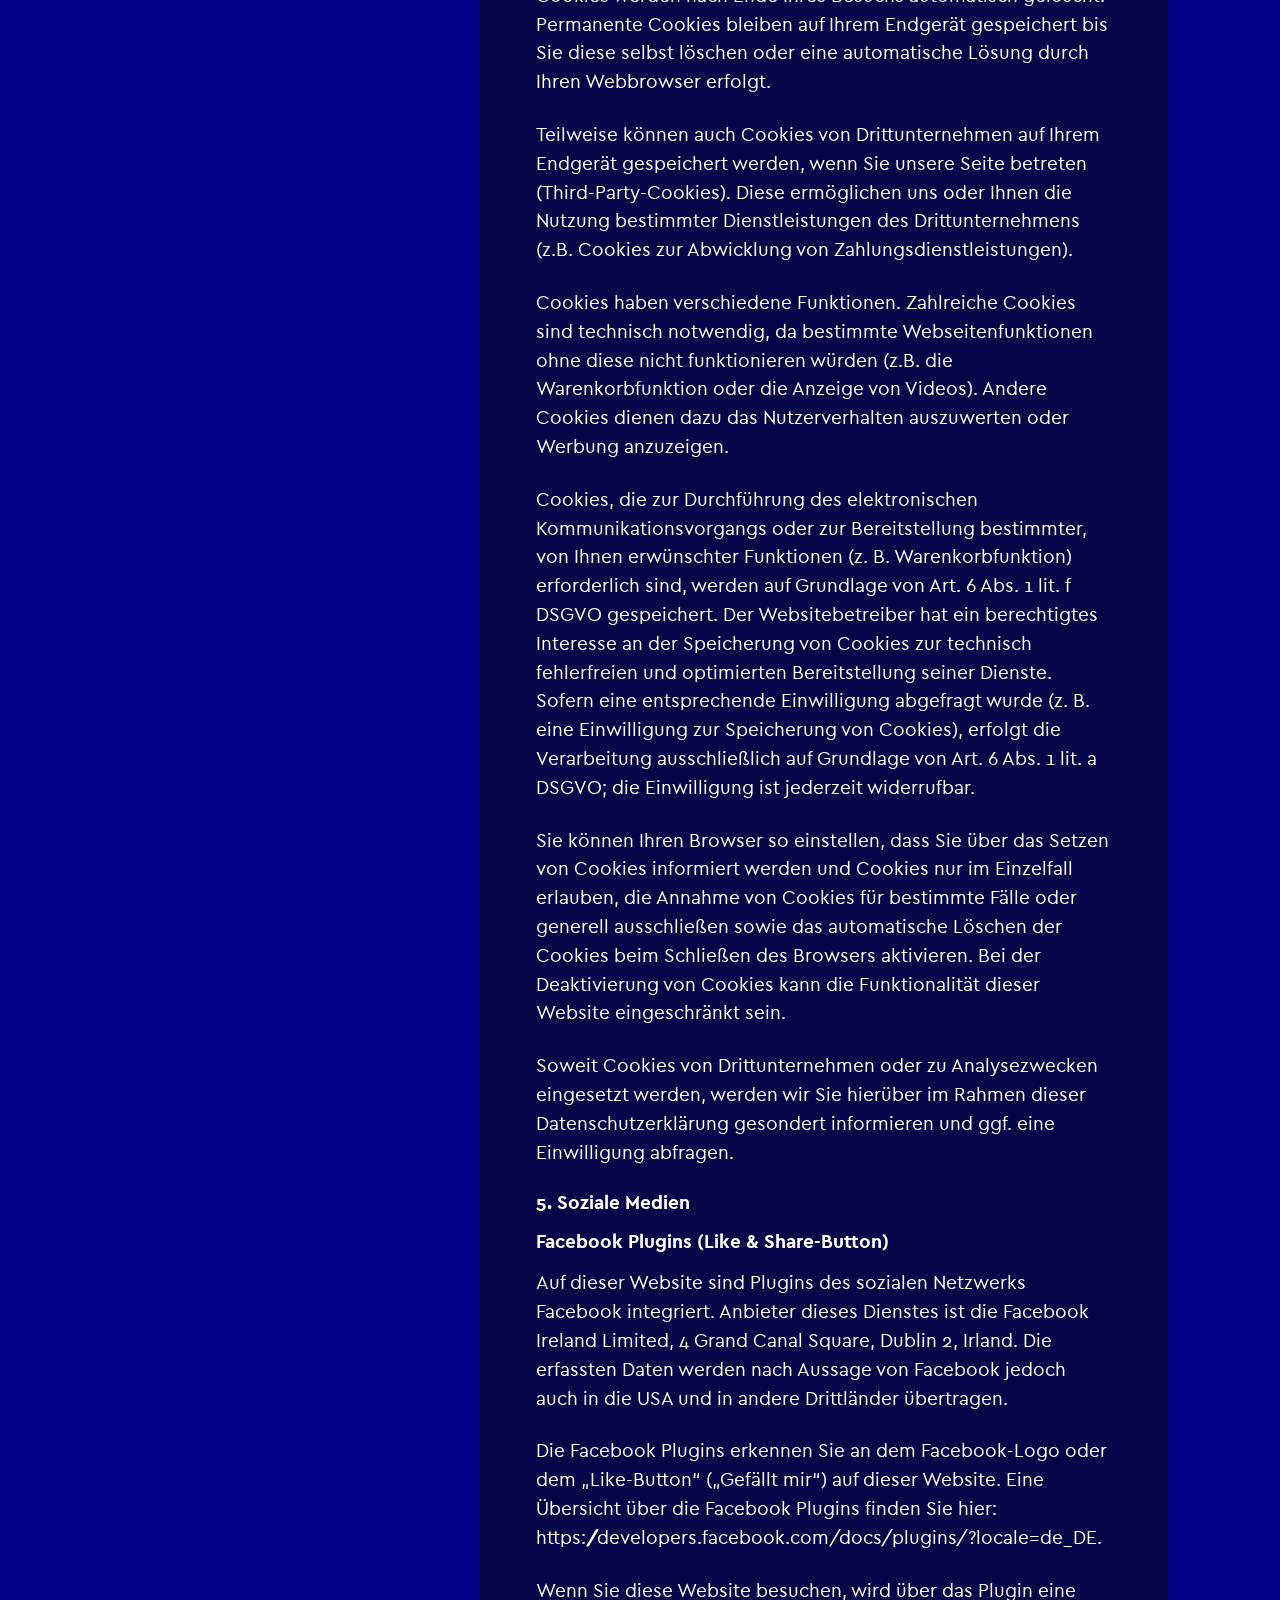
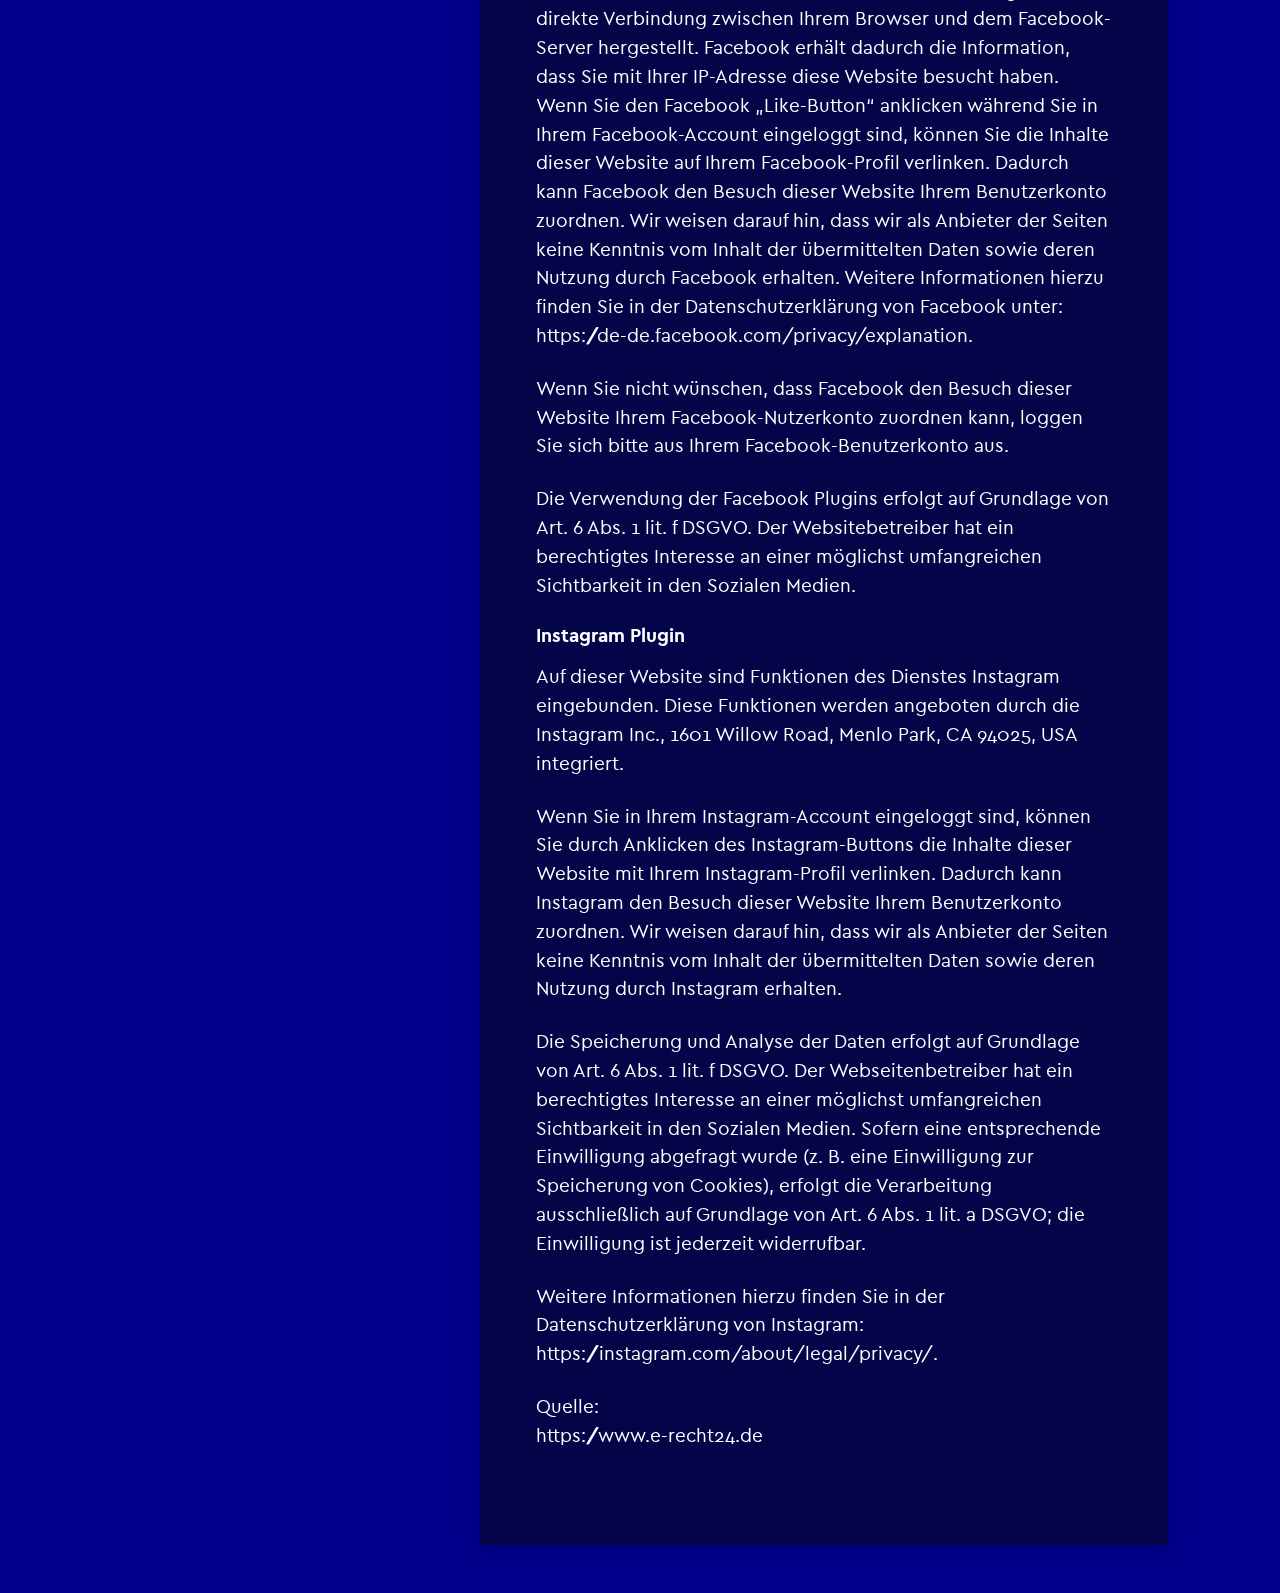
==== commit 037234bc: "cleaned up / reduced menu-list / out of service" ====
--- a/public/pages/kontakt.html
+++ b/public/pages/kontakt.html
@@ -38,12 +38,6 @@
            </a>
 
           <ul class="menu__bar--list" role="list">
-            <li class="menu__bar--item">
-              <a href="./service.html" class="menu__bar--link"
-                >Service
-                <div class="menu__bar--line"></div>
-              </a>
-            </li>
             <li class="menu__bar--item">
               <a href="./portfolio.html" class="menu__bar--link"
                 >Portfolio
@@ -73,7 +67,7 @@
       <aside class="page__info page__info--contact">
         <div class="keep__info">
           <div class="anima__box--h1">
-            <h1>Kontakt</h1>
+            <h1 data-name="Kontakt">Kontakt</h1>
           </div>
 
         <article class="form__container">
@@ -129,7 +123,11 @@
             <input type="hidden" name="_next" value="https://pofo.timbittins.com/pages/recieved.html">
             
             <div class="form__section">
-              <button id="submit" class="button__submit" type="submit">Absenden</button>
+              <div class="button__container">
+                <div class="button__container--box">
+                  <button id="submit" class="button__submit" type="submit">Absenden</button>
+                </div>
+              </div>
             </div>
           </form>
         </article>
--- a/public/style/css/main.css
+++ b/public/style/css/main.css
@@ -135,25 +135,51 @@
 }
 
 h1 {
+  position: relative;
   font-size: var(--fs-h1);
   letter-spacing: 0.1rem;
-  margin-top: 3vh;
   -webkit-animation: h1-slide 750ms ease;
           animation: h1-slide 750ms ease;
 }
-@media (min-width: 43.75em) {
-  h1 {
-    width: 100%;
-    text-align: center;
-  }
-}
-@media (min-width: 56.25em) and (orientation: landscape) {
-  h1 {
-    width: 100%;
-    text-align: left;
-  }
-}
-
+
+h1::after {
+  content: attr(data-name);
+  width: 100%;
+  height: 100%;
+  position: absolute;
+  top: 0;
+  left: 0;
+  font-size: var(--fs-h1);
+  letter-spacing: 0.1rem;
+  background: linear-gradient(75deg, white, white);
+  background-size: 15% 100%;
+  background-repeat: no-repeat;
+  background-clip: text;
+  background-position-x: -120%;
+  filter: blur(0.5rem);
+  -webkit-background-clip: text;
+  -webkit-text-fill-color: transparent;
+  -webkit-animation: shineit 2500ms 450ms ease;
+          animation: shineit 2500ms 450ms ease;
+}
+
+@-webkit-keyframes shineit {
+  0% {
+    background-position-x: -120%;
+  }
+  100% {
+    background-position-x: 200%;
+  }
+}
+
+@keyframes shineit {
+  0% {
+    background-position-x: -120%;
+  }
+  100% {
+    background-position-x: 200%;
+  }
+}
 h2 {
   font-size: var(--fs-h2);
   margin-bottom: 2rem;
@@ -186,7 +212,6 @@
 }
 
 a:hover {
-  text-shadow: 0 0 1rem var(--clr-light);
   transition-property: text-shadow;
   transition-duration: 150ms;
   transition-timing-function: ease-in-out;
@@ -227,7 +252,7 @@
 }
 :root {
   --button-size: 3.5rem;
-  --button-radius: 0.7rem;
+  --button-radius: .5rem;
   --button-position: 1.5rem;
 }
 @media (min-width: 43.75em) {
@@ -292,29 +317,6 @@
   }
 }
 
-@-webkit-keyframes button-slide {
-  0% {
-    transform: translateY(150%);
-  }
-  50% {
-    transform: translateY(150%);
-  }
-  100% {
-    transform: translateY(0%);
-  }
-}
-
-@keyframes button-slide {
-  0% {
-    transform: translateY(150%);
-  }
-  50% {
-    transform: translateY(150%);
-  }
-  100% {
-    transform: translateY(0%);
-  }
-}
 .button__submit {
   margin: 0 auto 1rem;
 }
@@ -327,11 +329,6 @@
 @media (min-width: 43.75em) {
   .button__submit {
     margin: 1rem 0;
-  }
-}
-@media (min-width: 56.25em) and (orientation: landscape) {
-  .button__submit {
-    margin: 2rem 0 4rem;
   }
 }
 
@@ -350,7 +347,6 @@
   height: var(--button-size);
   padding: 0;
   z-index: 89;
-  display: none;
 }
 .button__totop--slider::after {
   content: "";
@@ -389,6 +385,9 @@
     box-shadow: none;
     opacity: 1;
   }
+  .button__totop--slider:active {
+    background-color: var(--clr-contrast);
+  }
   .button__totop--slider::after {
     bottom: 0.5rem;
     left: 24%;
@@ -400,6 +399,29 @@
   }
 }
 
+@-webkit-keyframes button-slide {
+  0% {
+    transform: translateY(150%);
+  }
+  50% {
+    transform: translateY(150%);
+  }
+  100% {
+    transform: translateY(0%);
+  }
+}
+
+@keyframes button-slide {
+  0% {
+    transform: translateY(150%);
+  }
+  50% {
+    transform: translateY(150%);
+  }
+  100% {
+    transform: translateY(0%);
+  }
+}
 [data-tooltip] {
   display: none;
 }
@@ -509,6 +531,9 @@
   margin: 0 auto;
   width: 1.5rem;
   height: 3.5rem;
+  opacity: 1;
+  -webkit-animation: arrows 1600ms linear;
+          animation: arrows 1600ms linear;
 }
 @media (min-width: 43.75em) {
   .arrows__direction {
@@ -522,6 +547,29 @@
   }
 }
 
+@-webkit-keyframes arrows {
+  0% {
+    opacity: 0;
+  }
+  85% {
+    opacity: 0;
+  }
+  100% {
+    opacity: 1;
+  }
+}
+
+@keyframes arrows {
+  0% {
+    opacity: 0;
+  }
+  85% {
+    opacity: 0;
+  }
+  100% {
+    opacity: 1;
+  }
+}
 .arrows__down {
   display: block;
   width: 1rem;
@@ -687,6 +735,7 @@
 
 .form__label--privacy {
   cursor: pointer;
+  margin-bottom: 1rem;
 }
 
 .form__checkbox {
@@ -717,24 +766,24 @@
   position: absolute;
   top: var(--button-position);
   left: var(--button-position);
+  display: flex;
+  flex-direction: row;
+  justify-content: center;
+  align-items: center;
+  gap: 0.5rem;
 }
 .brand .brand__img {
   width: var(--button-size);
   height: var(--button-size);
 }
 .brand .brand__name {
-  display: none;
+  margin: 0;
 }
 @media (min-width: 56.25em) and (orientation: landscape) {
   .brand {
     position: relative;
     top: 0;
     left: 0;
-    display: flex;
-    flex-direction: row;
-    justify-content: center;
-    align-items: center;
-    gap: 1.5rem;
     padding: 1rem 0;
   }
   .brand .brand__img {
@@ -842,8 +891,9 @@
   height: 100%;
   display: flex;
   flex-direction: column;
-  justify-content: space-evenly;
+  justify-content: center;
   align-items: center;
+  gap: 5vh;
 }
 .menu__bar .menu__bar--item {
   width: 100%;
@@ -1010,23 +1060,6 @@
   min-height: 100vh;
   padding: 6rem var(--button-position) 0;
 }
-.page__info .page__info--name {
-  position: absolute;
-  top: 2.5rem;
-  font-family: var(--ff-h);
-  font-size: var(--fs-s);
-}
-@media (min-width: 43.75em) {
-  .page__info .page__info--name {
-    top: 5rem;
-    font-size: calc(var(--fs-p) + .25rem);
-  }
-}
-@media (min-width: 56.25em) and (orientation: landscape) {
-  .page__info .page__info--name {
-    display: none;
-  }
-}
 .page__info .keep__info {
   display: flex;
   flex-direction: column;
@@ -1121,6 +1154,7 @@
 }
 
 .anima__box--h1 {
+  position: relative;
   overflow: hidden;
 }
 
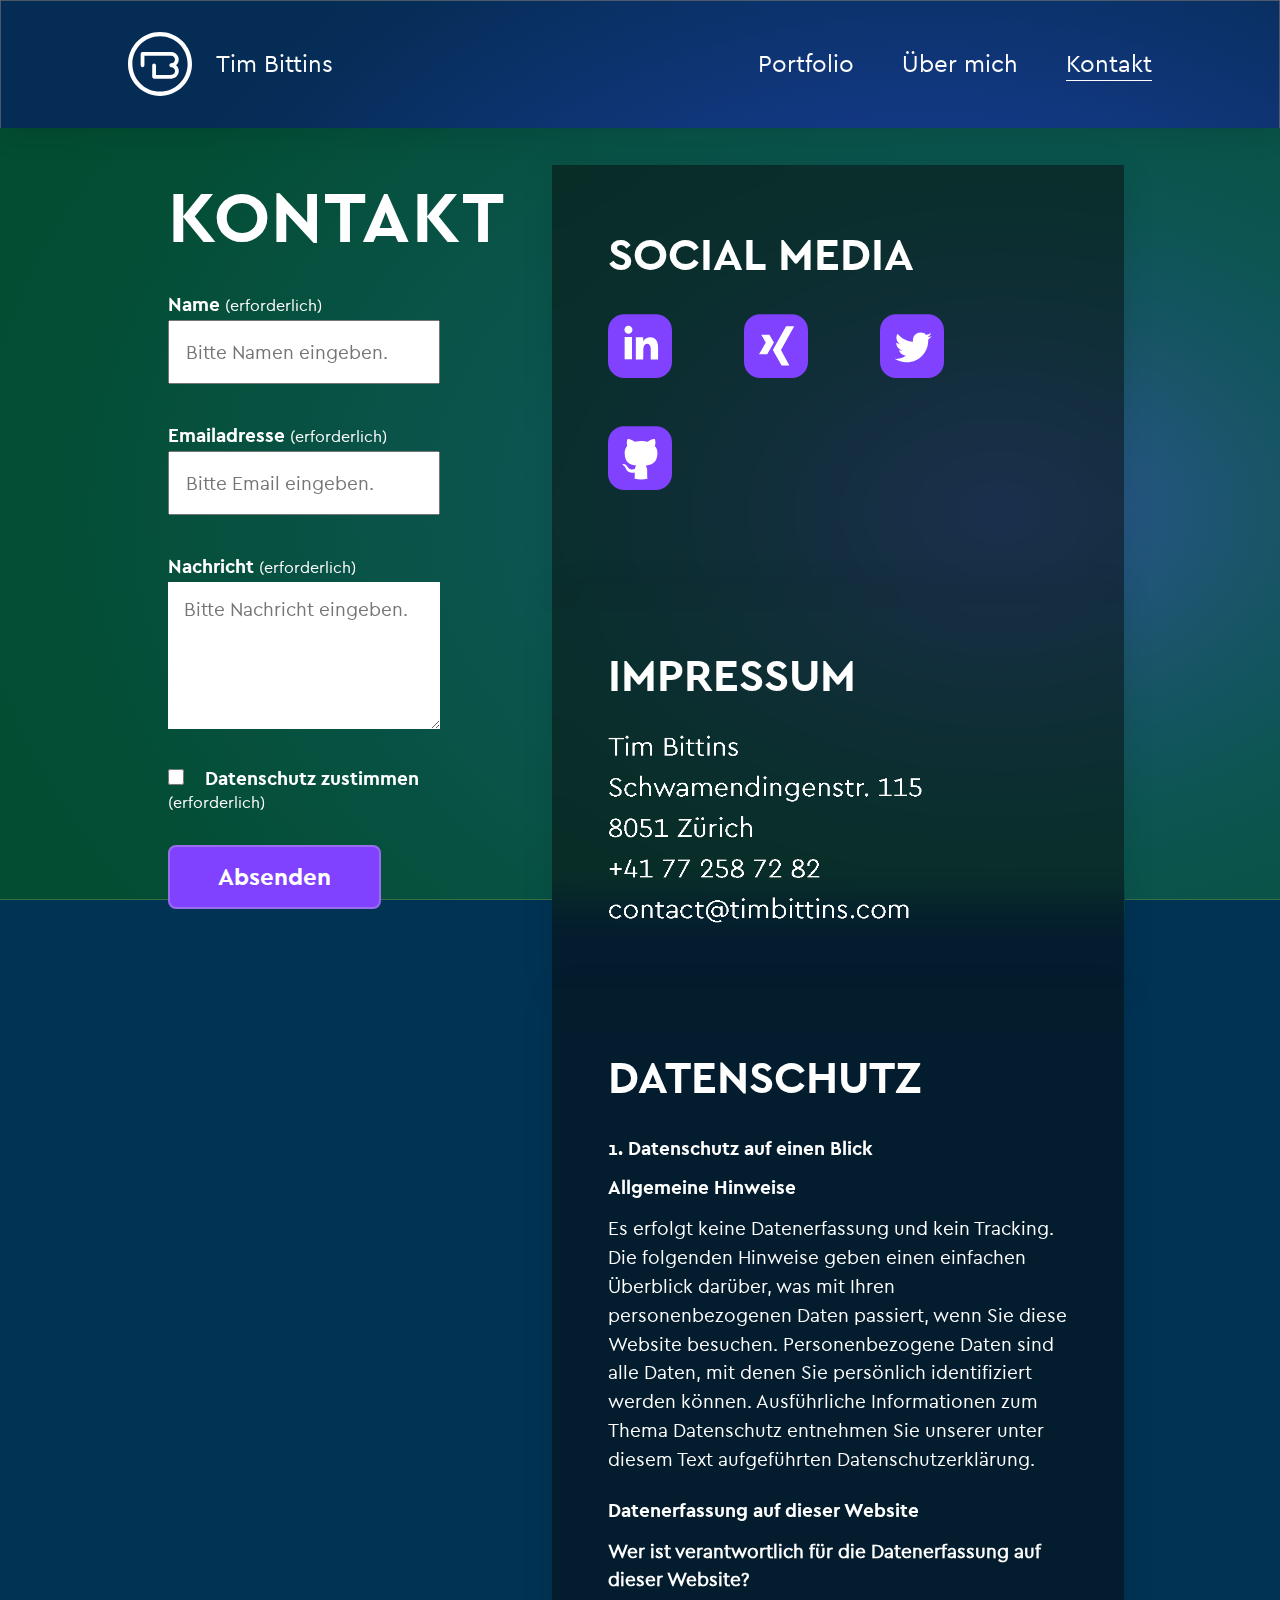
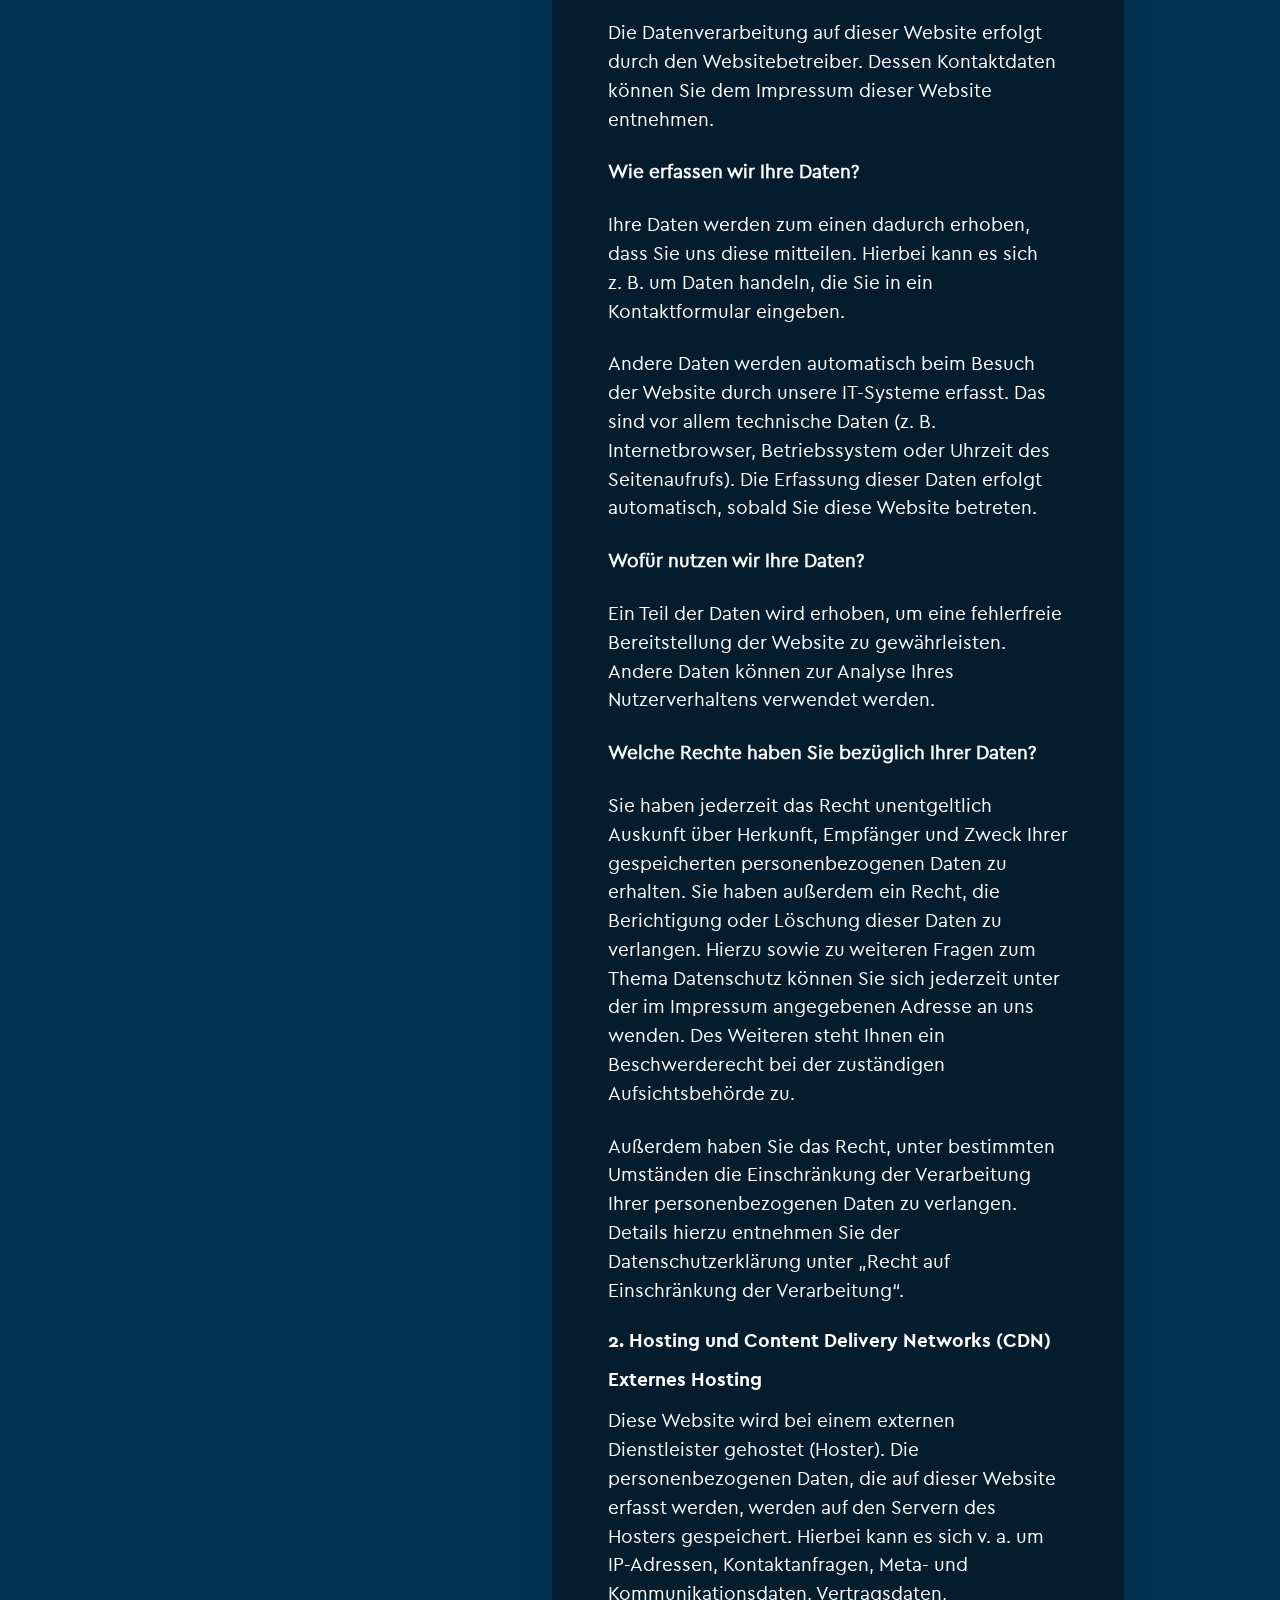
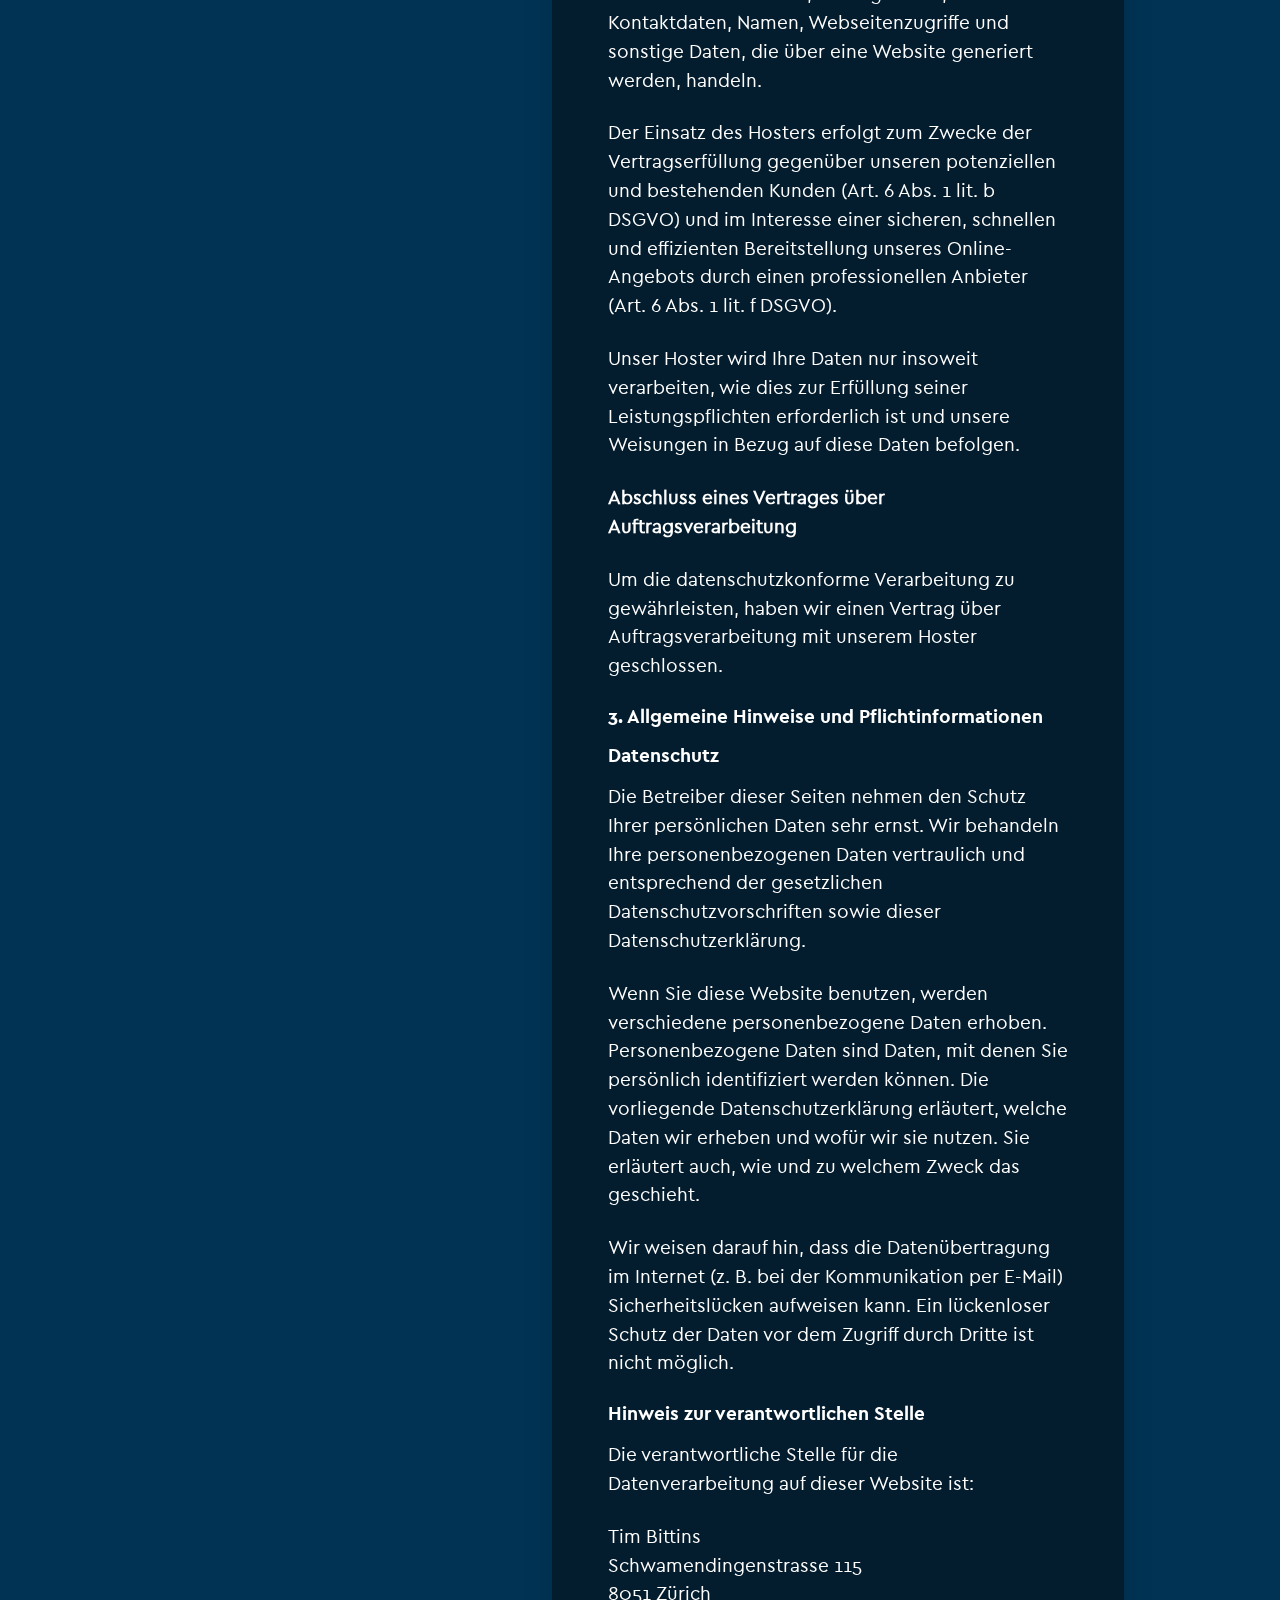
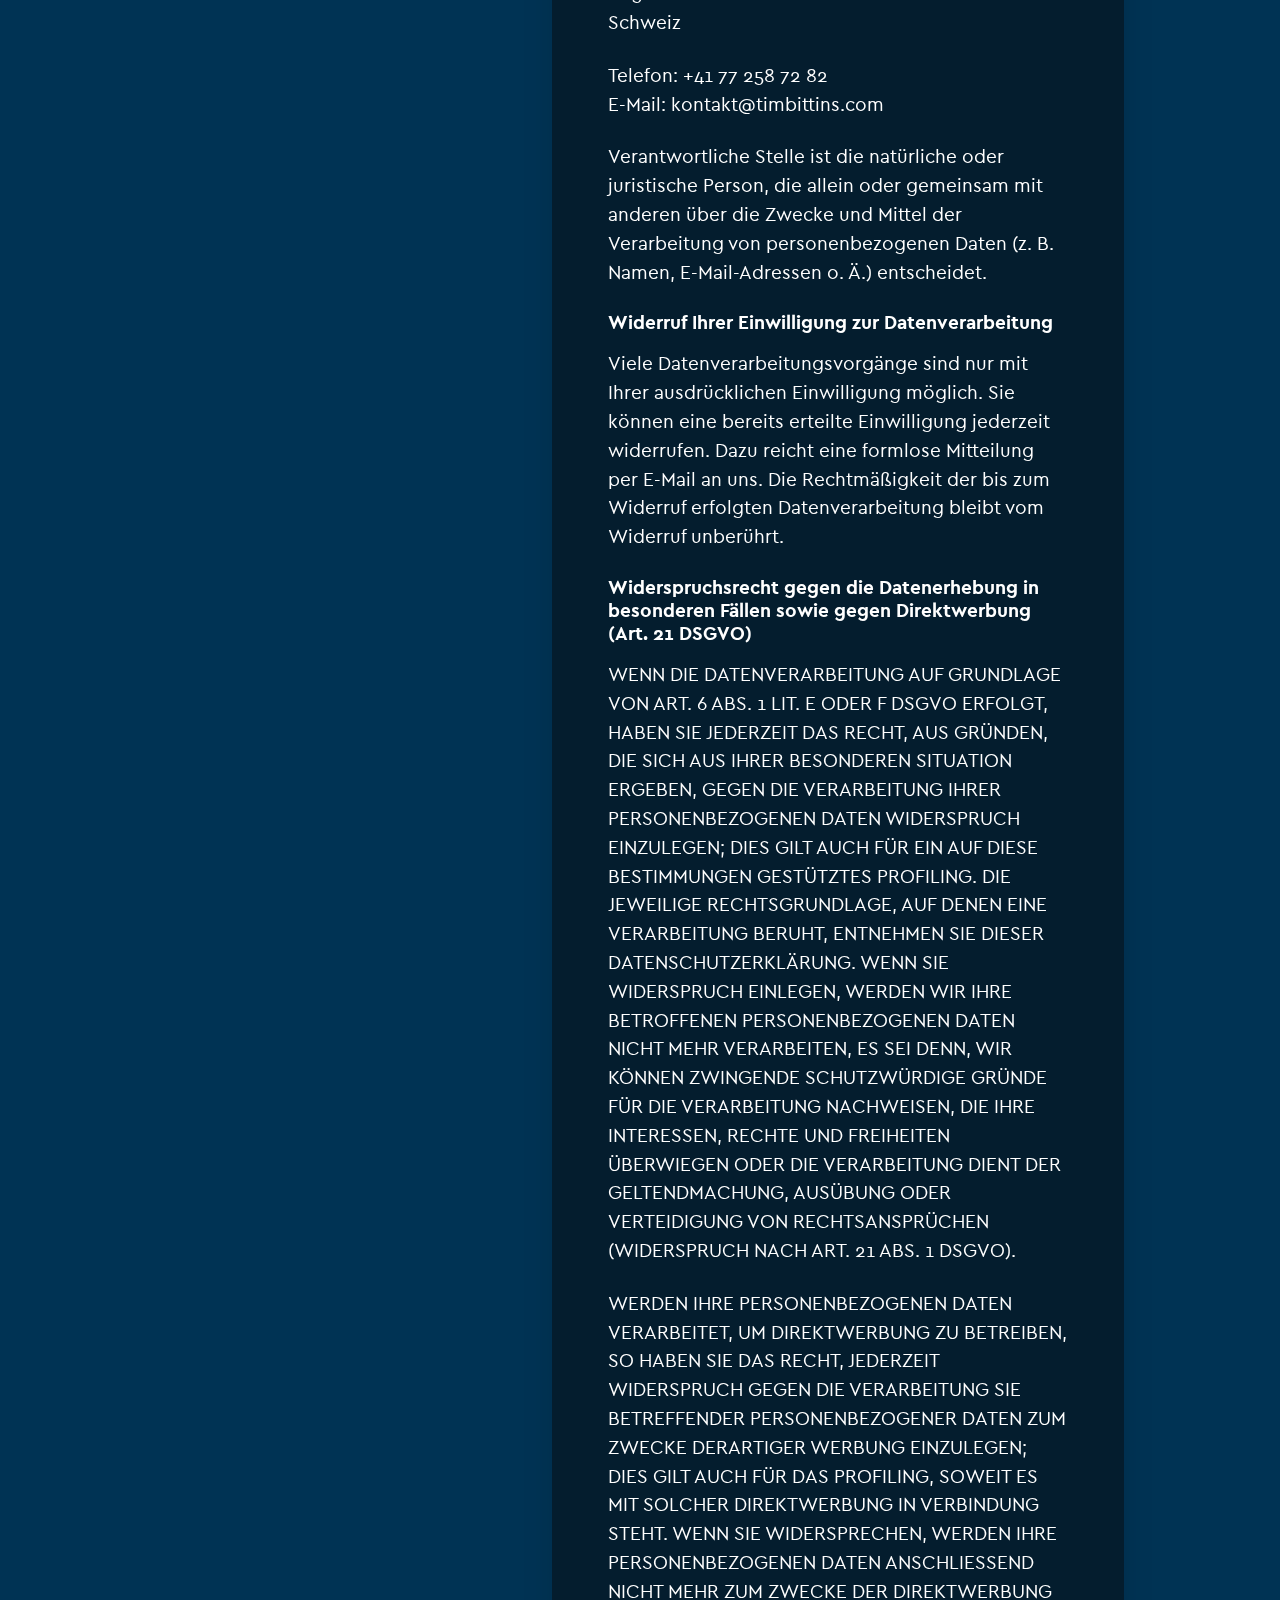
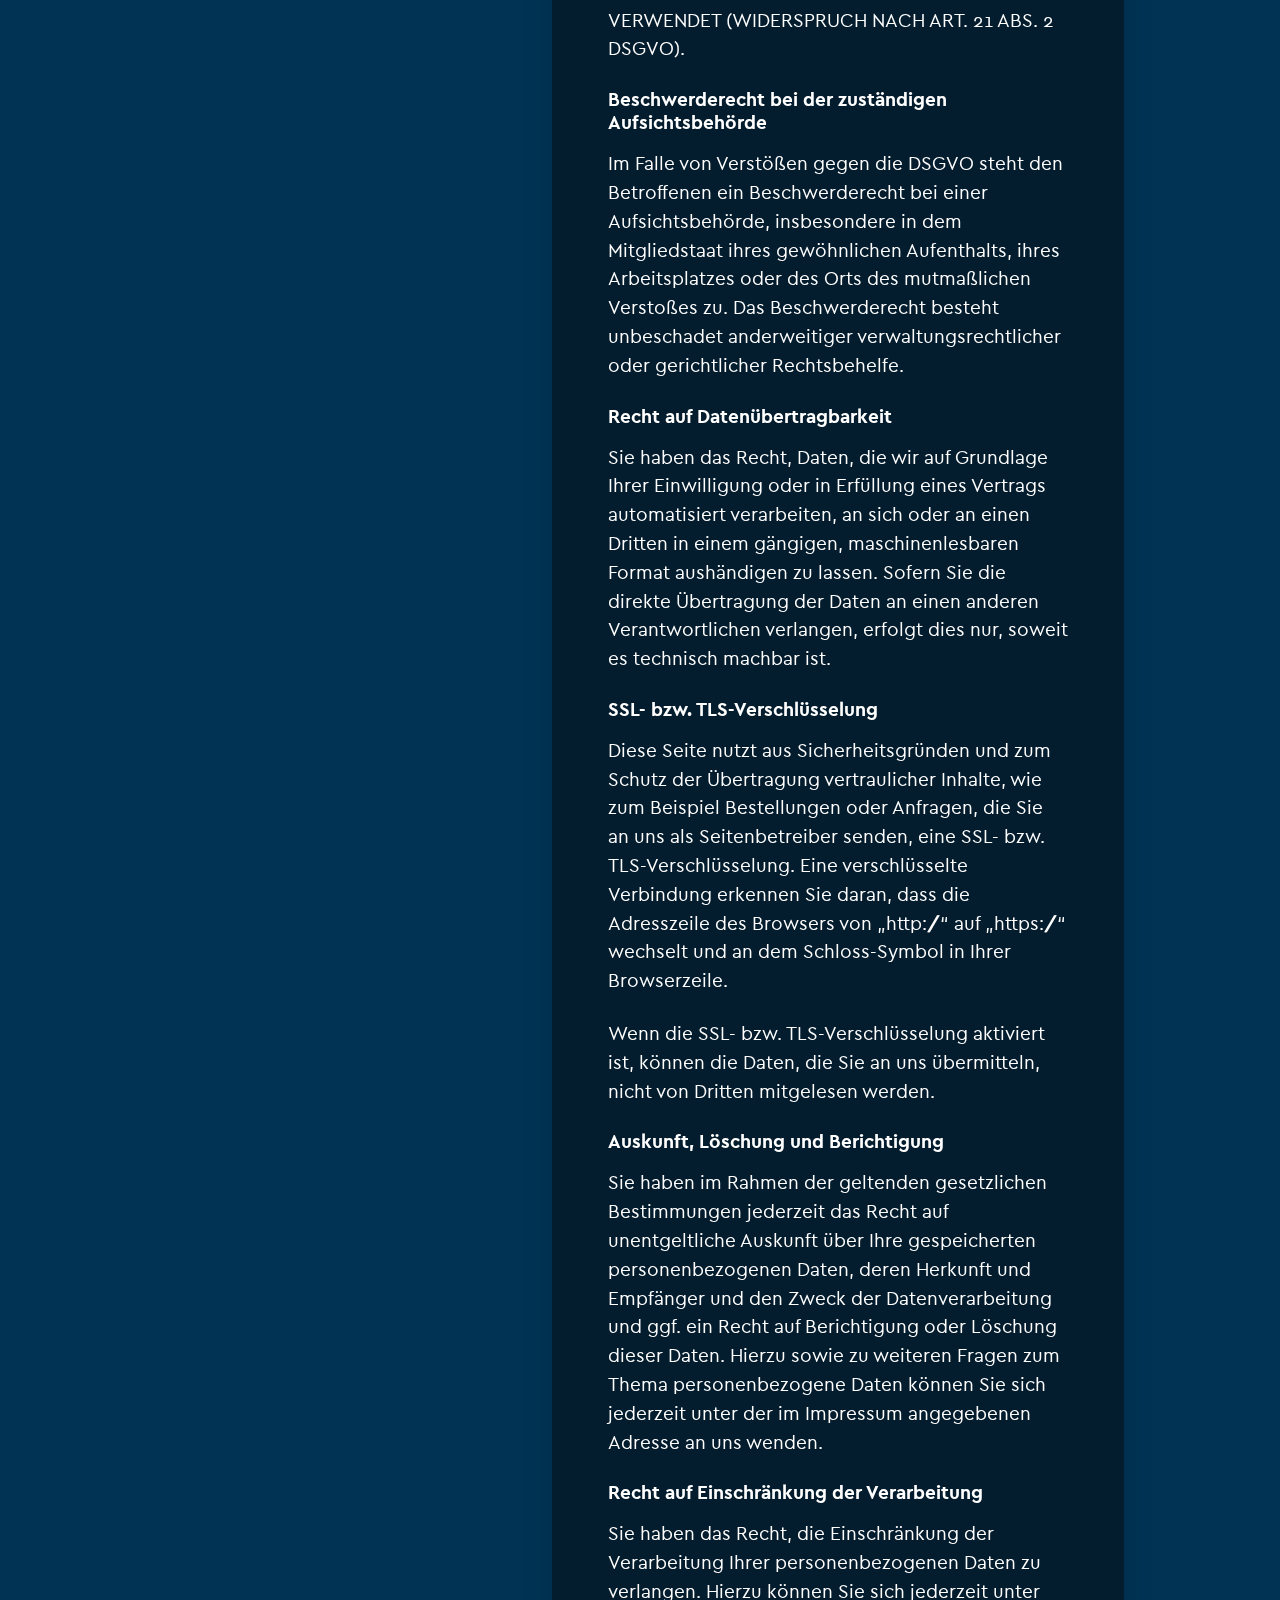
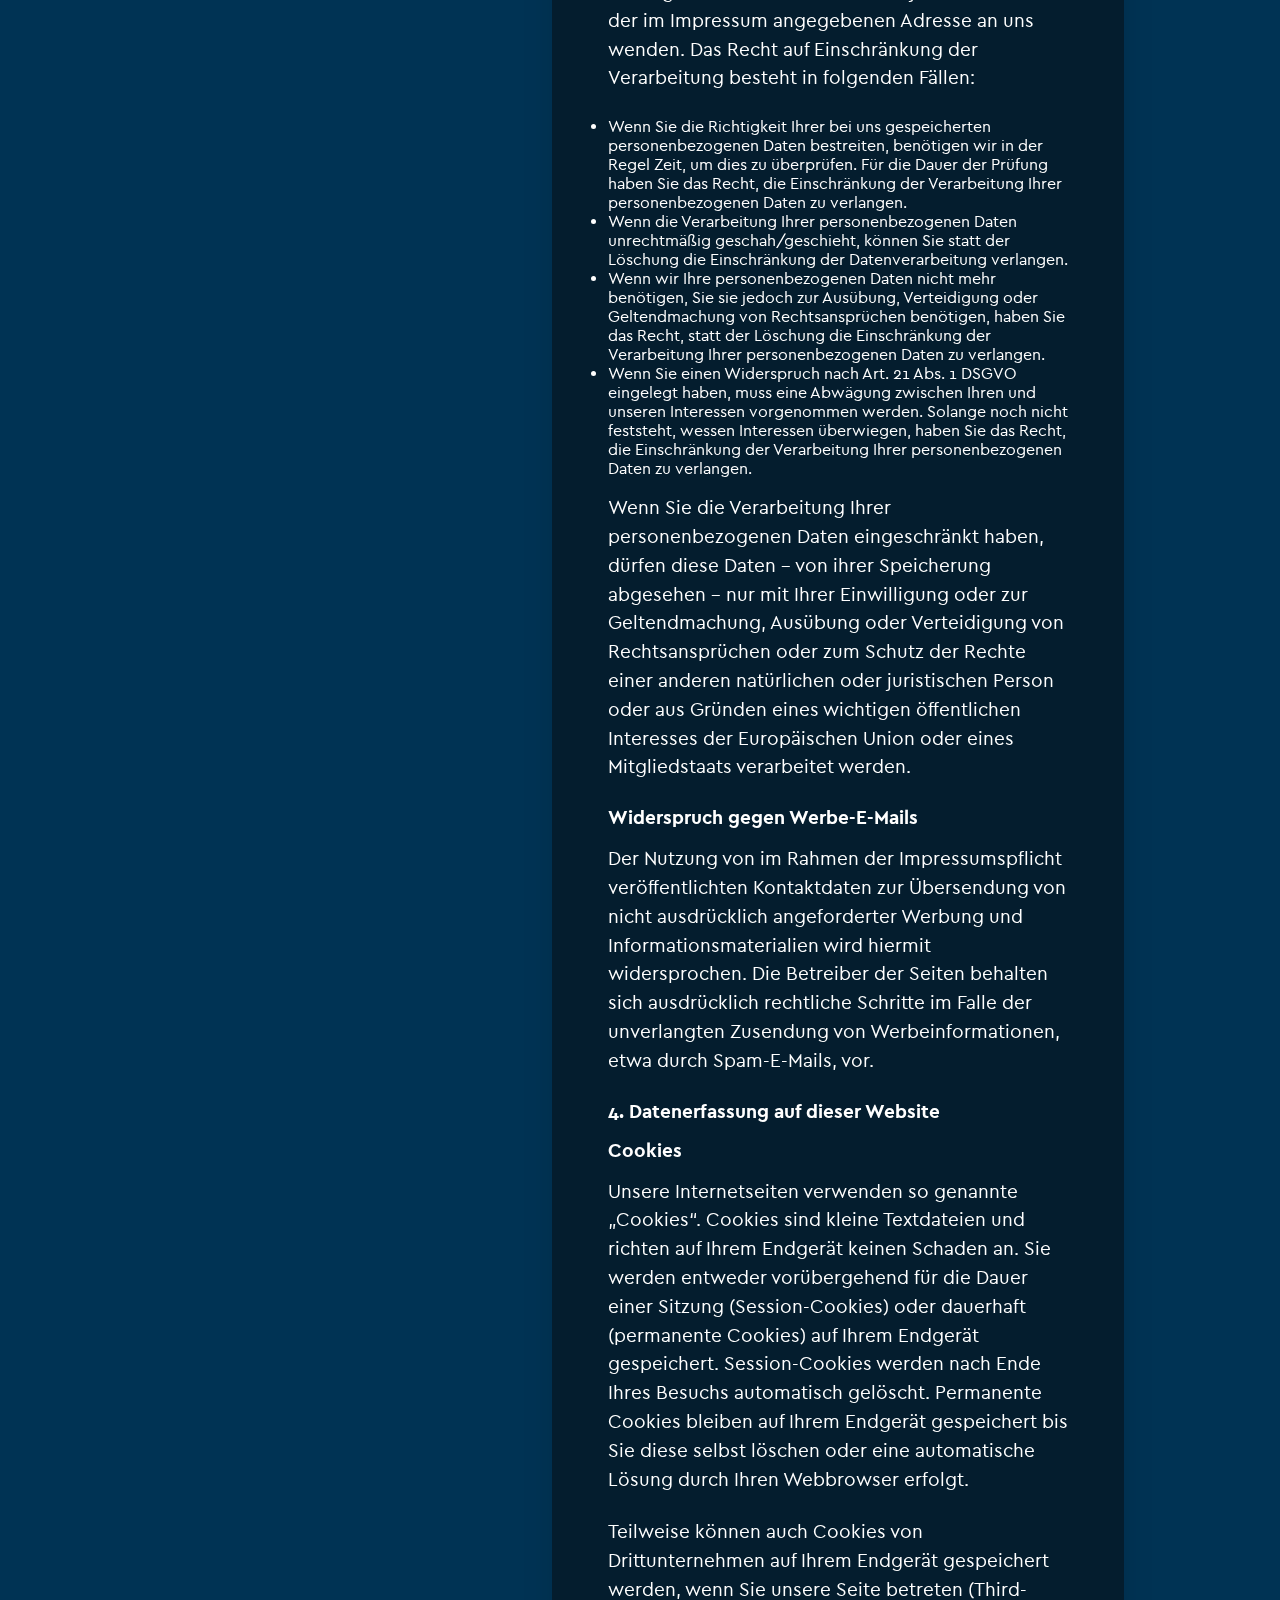
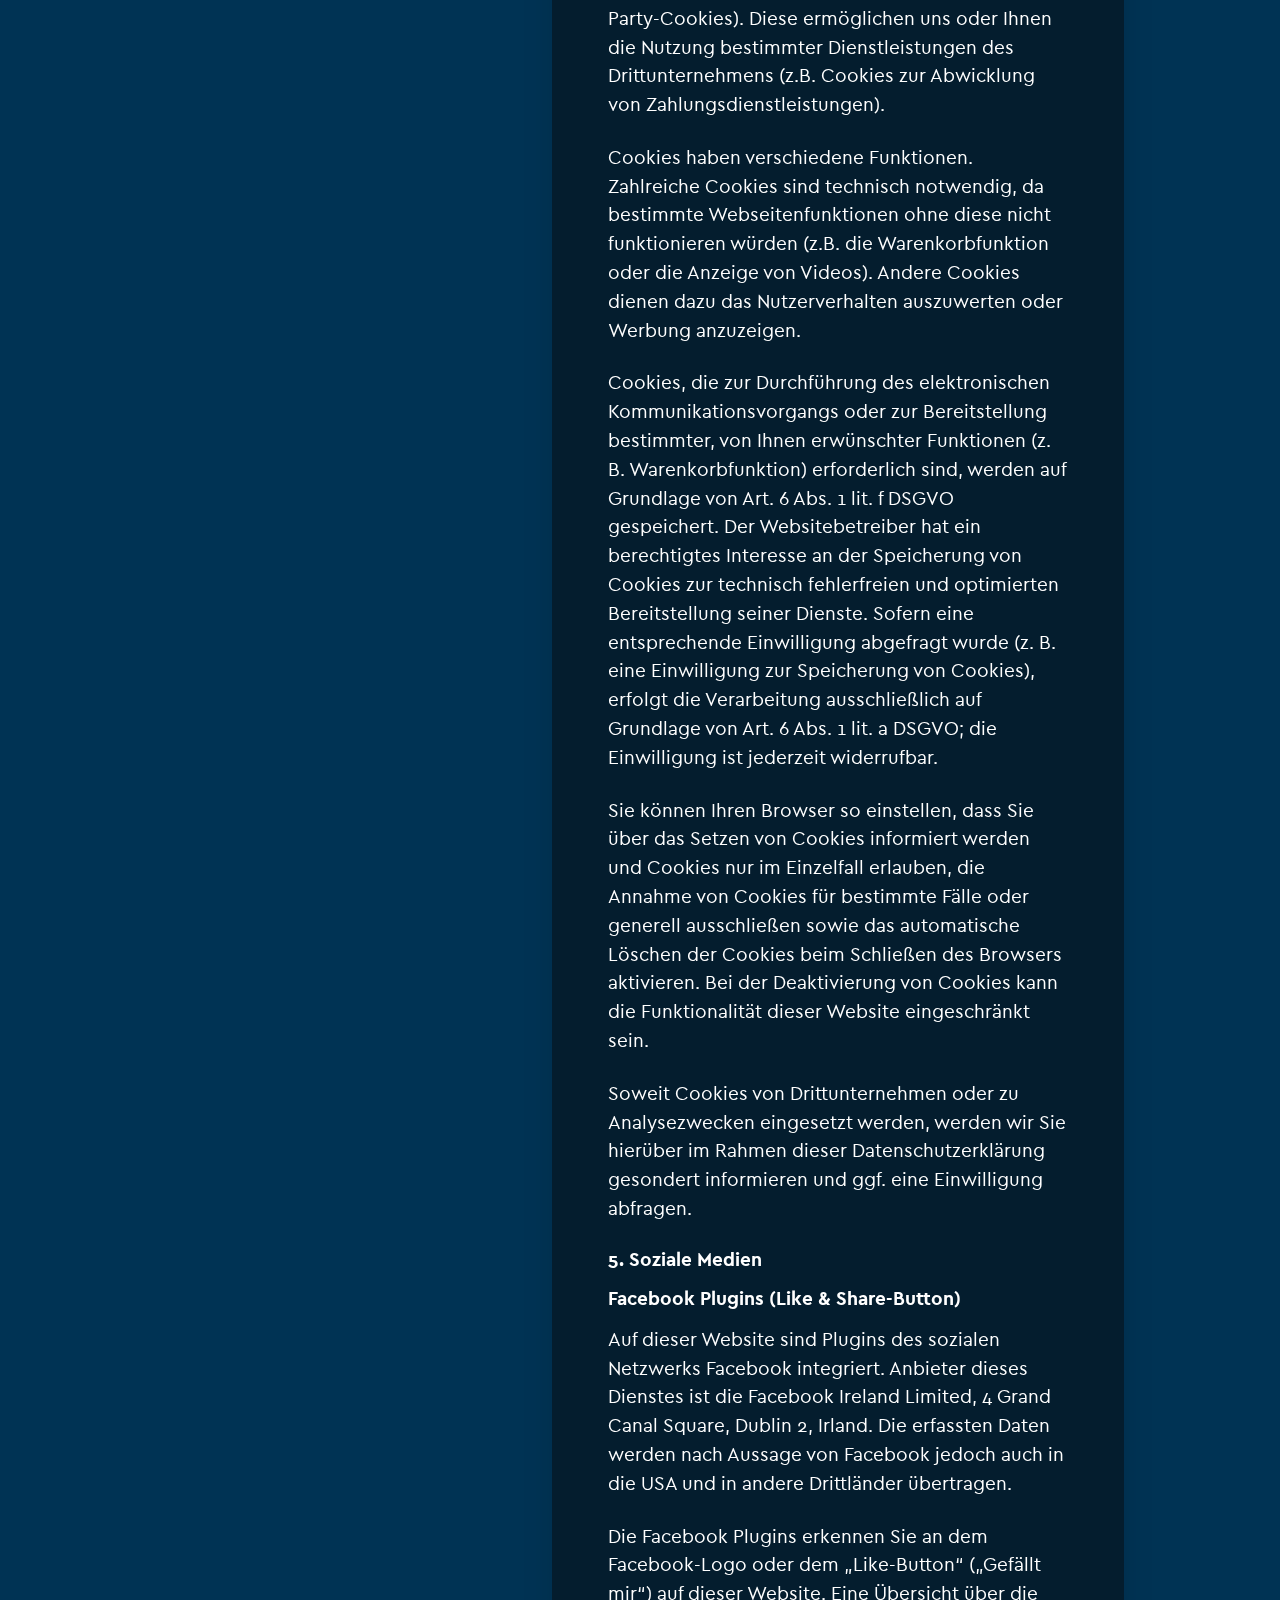
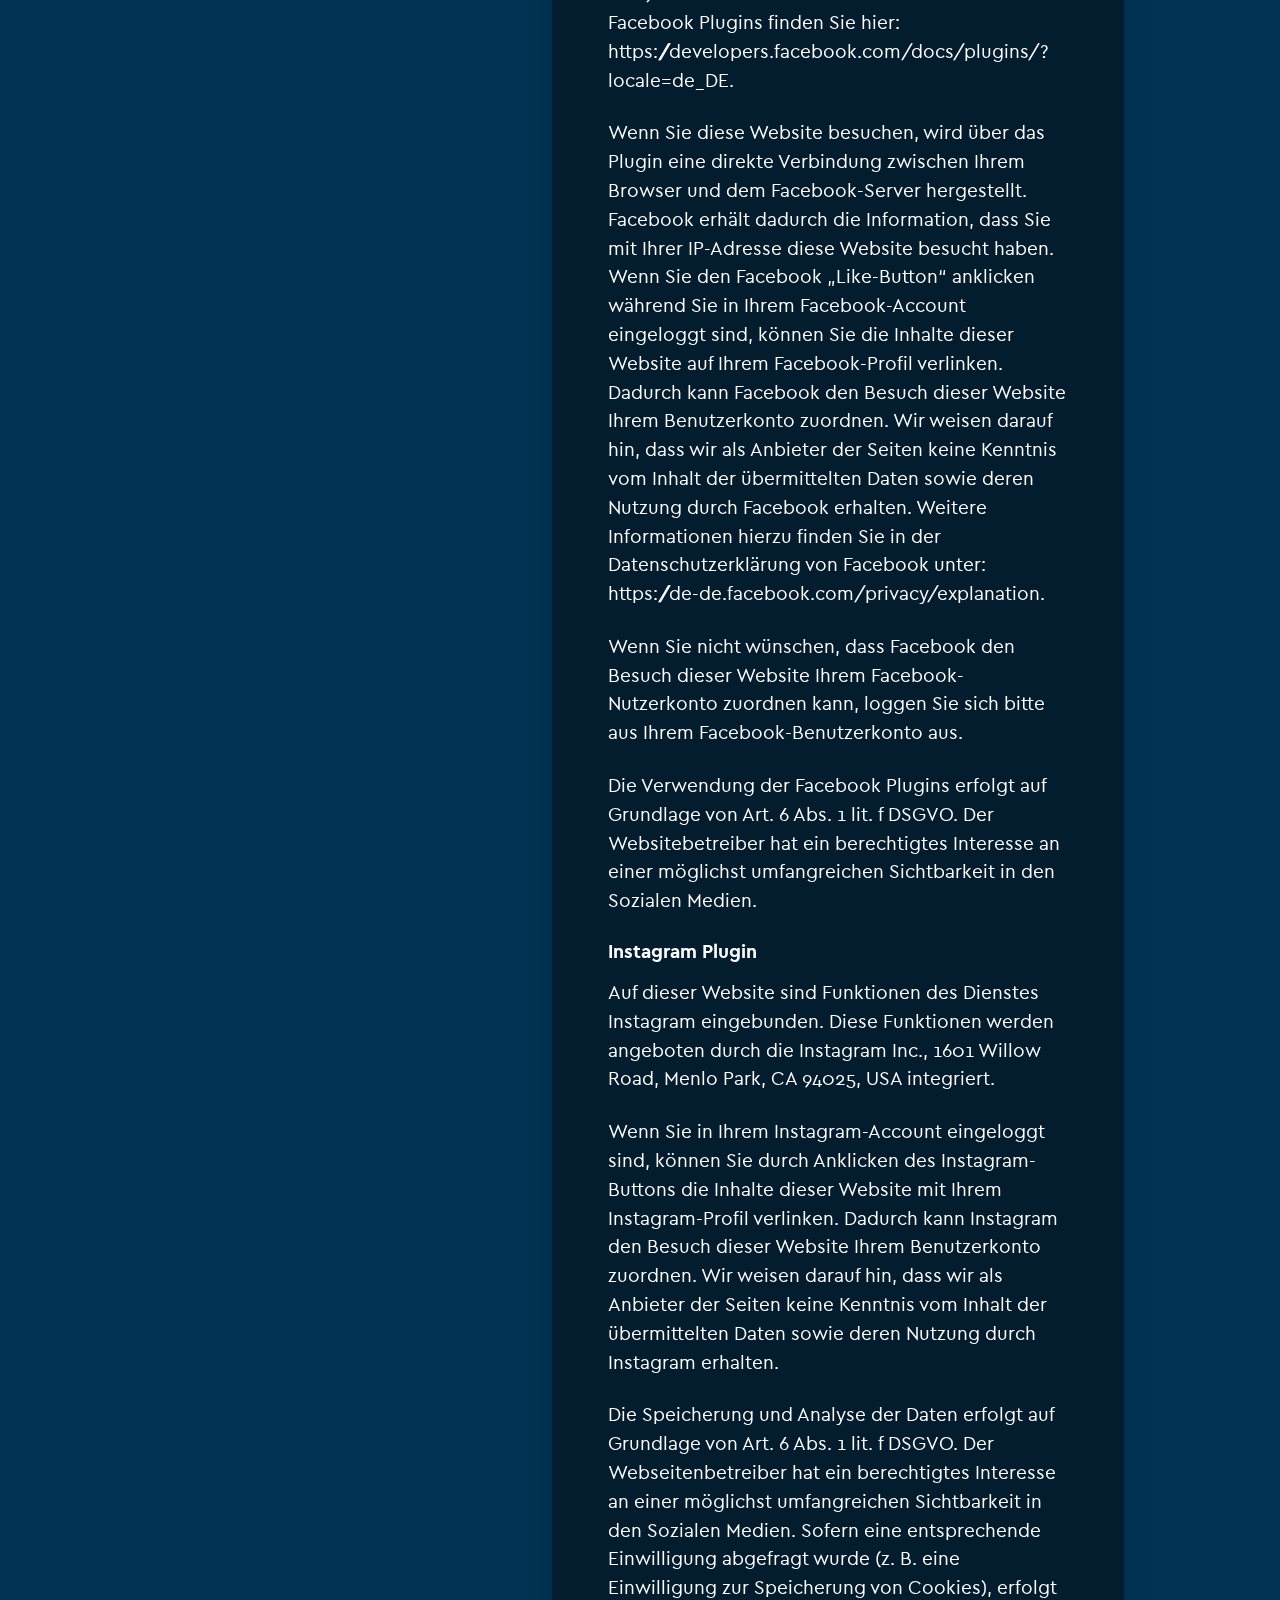
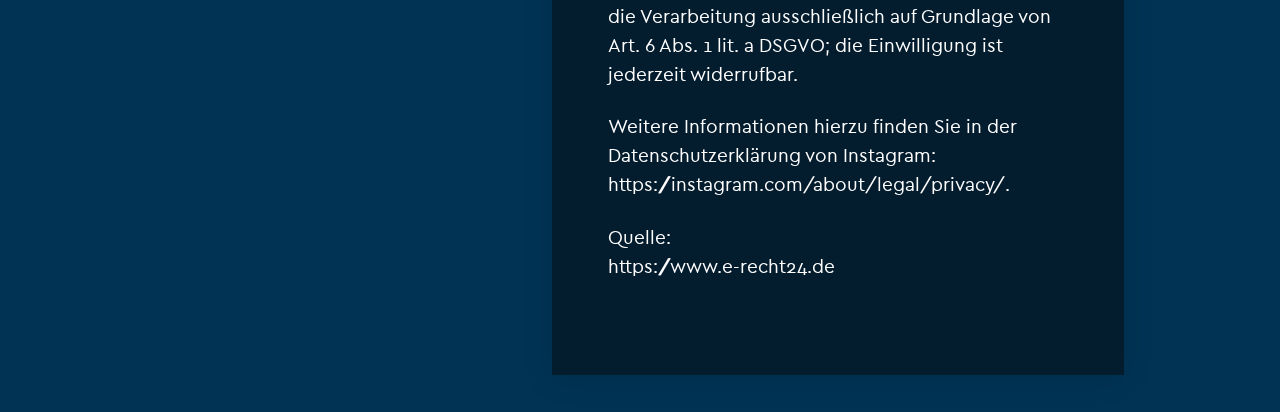
==== commit 9af6e7cb: "added frontpage text" ====
--- a/public/pages/kontakt.html
+++ b/public/pages/kontakt.html
@@ -73,7 +73,7 @@
         <article class="form__container">
           <form name="contact" class="form__form" action="https://formsubmit.co/7b236282d7ec4dae9f3eca90645eba1a" method="POST">
             <div class="form__section">
-              <label class="form__label" for="name">Ihr Name <span class="form__label--info"><small>(erforderlich)</small></span> </label>
+              <label class="form__label" for="name">Name <span class="form__label--info"><small>(erforderlich)</small></span> </label>
               <input
                 class="form__input"
                 type="text"
@@ -85,7 +85,7 @@
             </div>
 
             <div class="form__section">
-              <label class="form__label" for="email">Ihre Emailadresse <span class="form__label--info"><small>(erforderlich)</small></span> </label>
+              <label class="form__label" for="email">Emailadresse <span class="form__label--info"><small>(erforderlich)</small></span> </label>
               <input
                 class="form__input"
                 type="email"
@@ -97,7 +97,7 @@
             </div>
 
             <div class="form__section">
-              <label class="form__label" for="message">Ihre Nachricht  <span class="form__label--info"><small>(erforderlich)</small></span> </label>
+              <label class="form__label" for="message">Nachricht  <span class="form__label--info"><small>(erforderlich)</small></span> </label>
               <textarea
                 class="form__textarea"
                 name="message"
@@ -177,6 +177,7 @@
           <h4>1. Datenschutz auf einen Blick</h4>
           <h4>Allgemeine Hinweise</h4>
           <p>
+            Es erfolgt keine Datenerfassung und kein Tracking.<br>
             Die folgenden Hinweise geben einen einfachen &Uuml;berblick
             dar&uuml;ber, was mit Ihren personenbezogenen Daten passiert, wenn
             Sie diese Website besuchen. Personenbezogene Daten sind alle Daten,
--- a/public/style/css/main.css
+++ b/public/style/css/main.css
@@ -67,6 +67,8 @@
   --clr-light: #f2f2f2;
   --clr-dark: #1d1d1d;
   --clr-black: #000;
+  --clr-cta-1: rgb(2, 30, 58);
+  --clr-cta-2: skyblue;
 }
 
 /* M E D I A    Q U E R I E S  */
@@ -85,14 +87,17 @@
 @font-face {
   font-family: cera;
   src: local("cera"), local("cera"), url(../fonts/cerabasic-regular.woff2) format("woff2");
+  font-display: swap;
 }
 @font-face {
   font-family: cerabold;
   src: local("cerabold"), local("cerabold"), url(../fonts/cerabasic-bold.woff2) format("woff2");
+  font-display: swap;
 }
 @font-face {
   font-family: cerablack;
   src: local("cerablack"), local("cerablack"), url(../fonts/cerabasic-black.woff2) format("woff2");
+  font-display: swap;
 }
 :root {
   --ff-p: cera, arial, sans-serif;
@@ -111,9 +116,8 @@
 /*--------------------------------------------------------------*/
 /*  GENERAL TEXT SETUP  */
 html {
-  font-family: var(--ff-p);
+  font-family: var(--ff-p), sans-serif;
   font-size: 1rem;
-  font-display: swap;
   text-rendering: optimizeSpeed;
   color: #fff;
 }
@@ -306,7 +310,7 @@
     margin: 2rem 0;
     font-size: var(--fs-p);
   }
-  .button__regular:hover, .button__totop--slider:hover, .button__submit:hover {
+  .button__regular:hover, .button__totop--slider:hover, .button__submit:hover, .button__regular:focus, .button__totop--slider:focus, .button__submit:focus {
     cursor: pointer;
     background-color: transparent;
     outline: 4px solid var(--clr-contrast);
@@ -784,6 +788,7 @@
     position: relative;
     top: 0;
     left: 0;
+    gap: 1.5rem;
     padding: 1rem 0;
   }
   .brand .brand__img {
@@ -901,7 +906,7 @@
 .menu__bar .menu__bar--link {
   display: block;
   padding: 1rem;
-  font-family: cerabold;
+  font-family: var(--ff-h);
   font-size: 3.5rem;
   text-align: center;
 }
@@ -967,7 +972,13 @@
   transform: translateX(0);
 }
 
-.menu__bar--link:hover .menu__bar--line {
+.menu__bar--link:hover,
+.menu__bar--link:focus {
+  outline: none;
+}
+
+.menu__bar--link:hover .menu__bar--line,
+.menu__bar--link:focus .menu__bar--line {
   transform: translateX(0);
 }
 
@@ -1042,8 +1053,7 @@
   position: relative;
   width: 100%;
   margin: 0 auto;
-  -webkit-animation: fade-in 500ms ease-in;
-          animation: fade-in 500ms ease-in;
+  background-color: rgba(0, 128, 0, 0.398);
 }
 @media (min-width: 56.25em) and (orientation: landscape) {
   main {
@@ -1122,7 +1132,6 @@
   .page__content {
     grid-column: 2/3;
     min-height: calc(100vh - 8rem);
-    padding: 0 calc(var(--button-position) * 2) 0;
   }
 }
 
@@ -1159,8 +1168,7 @@
 }
 
 .content__article {
-  width: 100%;
-  margin-bottom: 3rem;
+  width: 80%;
   padding: 2.3rem var(--button-position);
   background: rgba(7, 8, 8, 0.5);
   box-shadow: 0 4px 30px rgba(0, 0, 0, 0.1);
@@ -1202,7 +1210,7 @@
   justify-content: space-evenly;
   align-items: center;
   gap: 2rem;
-  margin-bottom: 2rem;
+  height: calc(var(--button-size) + 3.5rem);
 }
 .tool__container .tool__container--logo {
   display: flex;
@@ -1245,30 +1253,114 @@
   }
 }
 
-.page__content--frontpage img {
+.page__content--frontpage {
+  width: 100%;
+}
+.page__content--frontpage .frontpage__logo {
   width: 20rem;
-}
-@media (min-width: 56.25em) and (orientation: landscape) {
-  .page__content--frontpage {
-    display: flex;
-  }
+  display: none;
+}
+@media (min-width: 56.25em) and (orientation: landscape) {
   .page__content--frontpage img {
     width: 30rem;
   }
 }
 
-.project__logo {
+.content__article--frontpage {
+  background-color: transparent;
+  box-shadow: none;
+}
+
+.frontpage__text--frage p,
+.frontpage__text--antwort p {
+  font-family: var(--ff-h);
+  color: var(--clr-cta-2);
+  margin: 0;
+  padding: 0.75rem 1.2rem;
+  background-color: var(--clr-cta-1);
+  transform: translateX(-101%);
+  -webkit-animation: movetext 500ms 1900ms forwards;
+          animation: movetext 500ms 1900ms forwards;
+}
+
+@-webkit-keyframes movetext {
+  0% {
+    transform: translateX(-101%);
+  }
+  100% {
+    transform: translateX(0%);
+  }
+}
+
+@keyframes movetext {
+  0% {
+    transform: translateX(-101%);
+  }
+  100% {
+    transform: translateX(0%);
+  }
+}
+.frontpage__text--antwort p {
+  color: var(--clr-cta-1);
+}
+
+.frontpage__text--frage,
+.frontpage__text--antwort {
+  position: relative;
+  left: 0;
+  margin-top: 2rem;
+  font-family: var(--ff-h);
+  color: var(--clr-cta-2);
+  border-color: var(--clr-cta-2);
+  border-left-style: solid;
+  border-width: 0.5rem;
+  overflow: hidden;
+  transform: scaleY(0);
+  -webkit-animation: openframe 500ms 1400ms forwards;
+          animation: openframe 500ms 1400ms forwards;
+}
+
+@-webkit-keyframes openframe {
+  0% {
+    transform: scaleY(0);
+  }
+  100% {
+    transform: scaleY(1);
+  }
+}
+
+@keyframes openframe {
+  0% {
+    transform: scaleY(0);
+  }
+  100% {
+    transform: scaleY(1);
+  }
+}
+.frontpage__text--antwort {
+  color: var(--clr-contrast);
+  border-color: var(--clr-contrast);
+  background-color: white;
+}
+
+.project__logo--box {
   width: 85%;
-  margin: 0 auto;
+  aspect-ratio: 16/9;
+  margin: 0 auto 2rem;
+}
+
+.project__logo--img {
+  width: 100%;
 }
 
 .project__link--explain {
   text-align: center;
+  margin: 0;
 }
 
 .project__link {
   display: block;
-  margin: 1rem 0 5rem;
+  margin: 0 0 5rem;
   font-size: var(--fs-h3) !important;
   text-decoration: underline !important;
   text-underline-offset: 0.3rem;
@@ -1284,30 +1376,92 @@
   margin-bottom: 4rem;
 }
 
-#DanceArtFestival {
-  background: rgba(87, 78, 0, 0.76);
-}
-
-#Nunocci {
-  background: #4a3321;
-}
-
-.image__tim--vision {
+.vision__tim--box {
+  width: 100%;
+  margin: 1.5rem 0 2.5rem;
+}
+@media (min-width: 43.75em) {
+  .vision__tim--box {
+    aspect-ratio: 10/3.4;
+    margin: 2.4rem 0 5rem;
+  }
+}
+@media (min-width: 56.25em) and (orientation: landscape) {
+  .vision__tim--box {
+    margin: 0 0 3rem;
+  }
+}
+
+.vision__tim--img {
   position: relative;
-  left: -3rem;
+  left: -1.5rem;
   height: 10rem;
-  margin: 1.5rem 0 2.5rem;
-}
-@media (min-width: 43.75em) {
-  .image__tim--vision {
+}
+@media (min-width: 43.75em) {
+  .vision__tim--img {
+    width: 100%;
     left: 0;
+    height: auto;
+  }
+}
+
+@media (min-width: 43.75em) {
+  .content__section--books {
+    display: grid;
+    grid-template-columns: 1fr 1fr;
+    gap: 2rem;
+  }
+}
+@media (min-width: 56.25em) and (orientation: landscape) {
+  .content__section--books {
+    display: flex;
+    flex-direction: row;
+    flex-wrap: wrap;
+    gap: 3rem;
+  }
+}
+
+.book__box {
+  width: 100%;
+  margin: 3rem 0;
+}
+.book__box .book__title h3 {
+  margin-bottom: 0.2rem;
+}
+.book__box h4 {
+  margin-bottom: 1.2rem;
+}
+@media (min-width: 43.75em) {
+  .book__box {
+    display: flex;
+    flex-direction: column;
+    justify-content: space-between;
+    align-items: flex-start;
+    gap: 1rem;
+  }
+  .book__box .book__title h3 {
+    margin-bottom: 0.75rem;
+  }
+}
+@media (min-width: 56.25em) and (orientation: landscape) {
+  .book__box {
+    margin: 0 0;
+    width: 45%;
+  }
+}
+
+.book__cover--box {
+  width: 65%;
+  aspect-ratio: 9/12;
+}
+@media (min-width: 43.75em) {
+  .book__cover--box {
     width: 100%;
-    height: auto;
-  }
-}
-
-.book__image {
-  width: 50%;
+  }
+}
+
+.book__cover--img {
+  width: 100%;
 }
 
 .page__info--contact {
@@ -1335,10 +1489,12 @@
 
 .contact__impressum--address {
   width: 17rem;
+  margin-bottom: 1rem;
 }
 @media (min-width: 43.75em) {
   .contact__impressum--address {
     width: 20rem;
+    margin-bottom: 2rem;
   }
 }
 
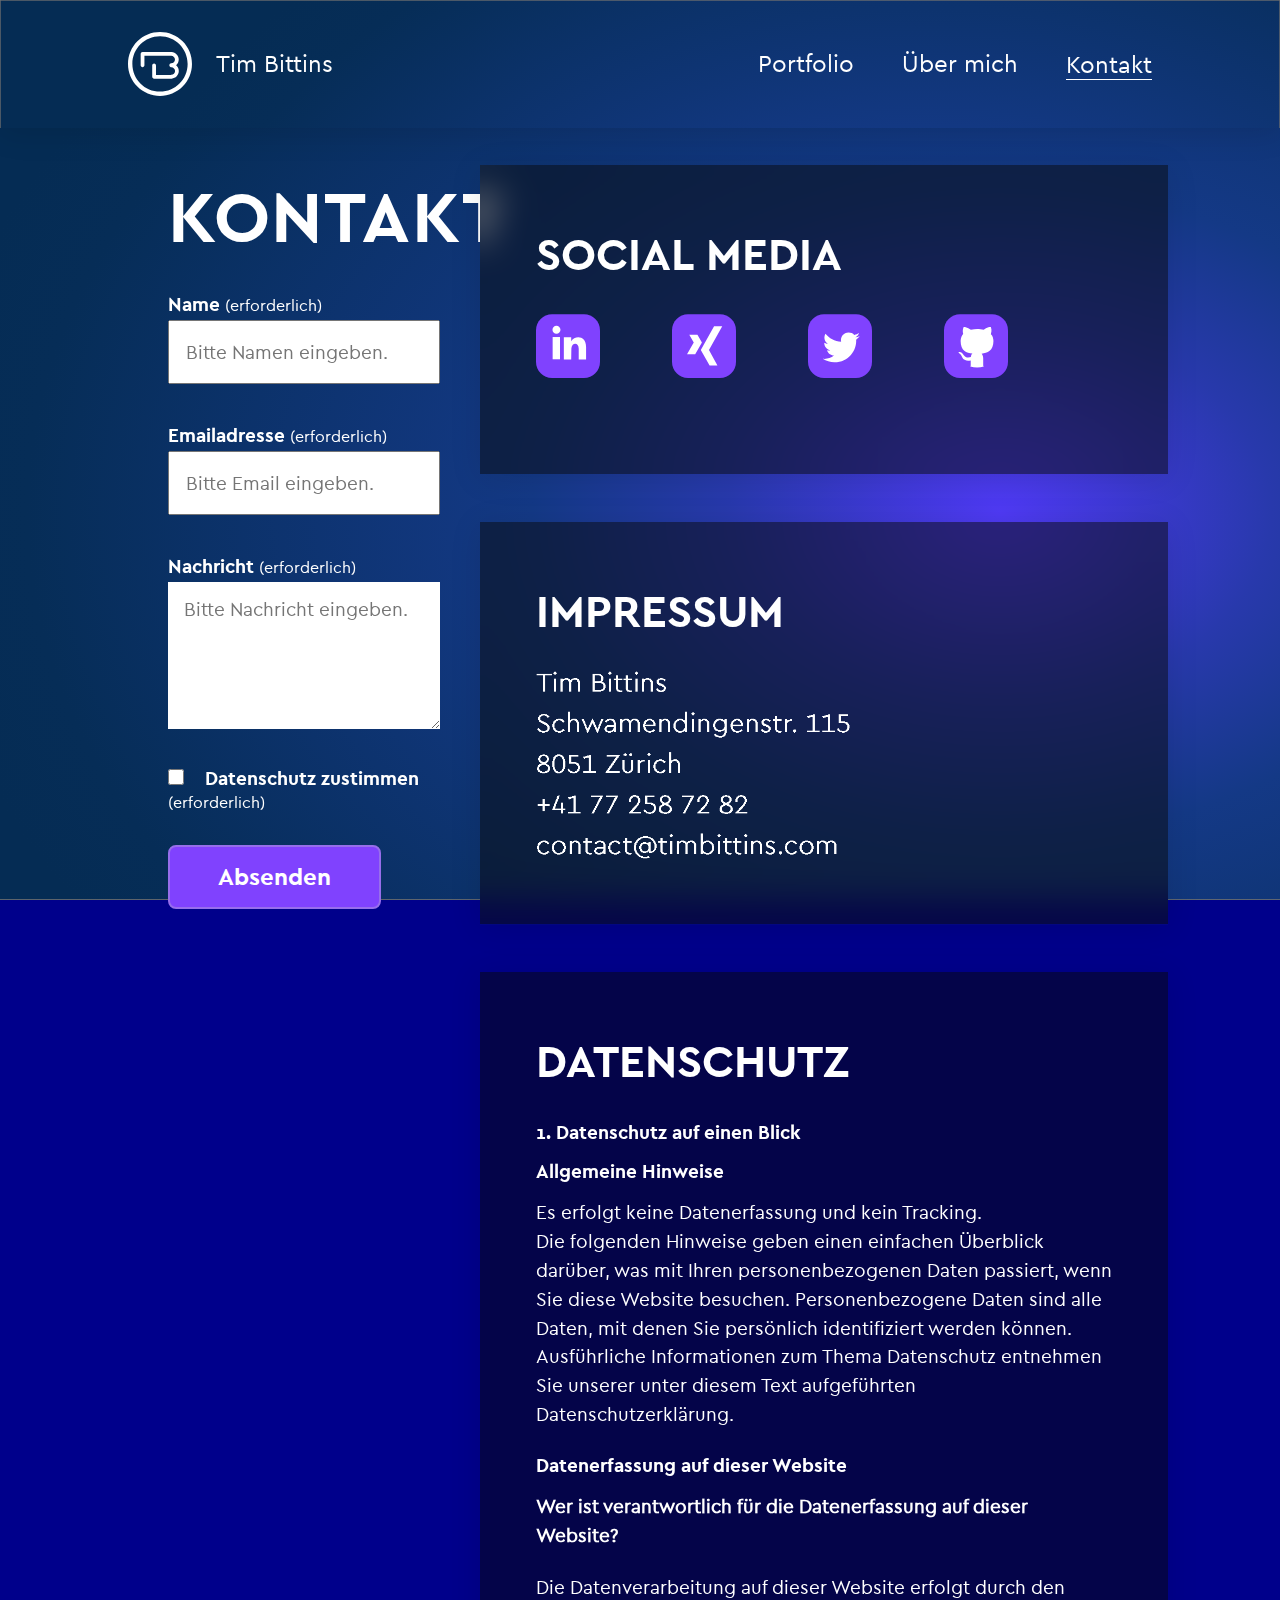
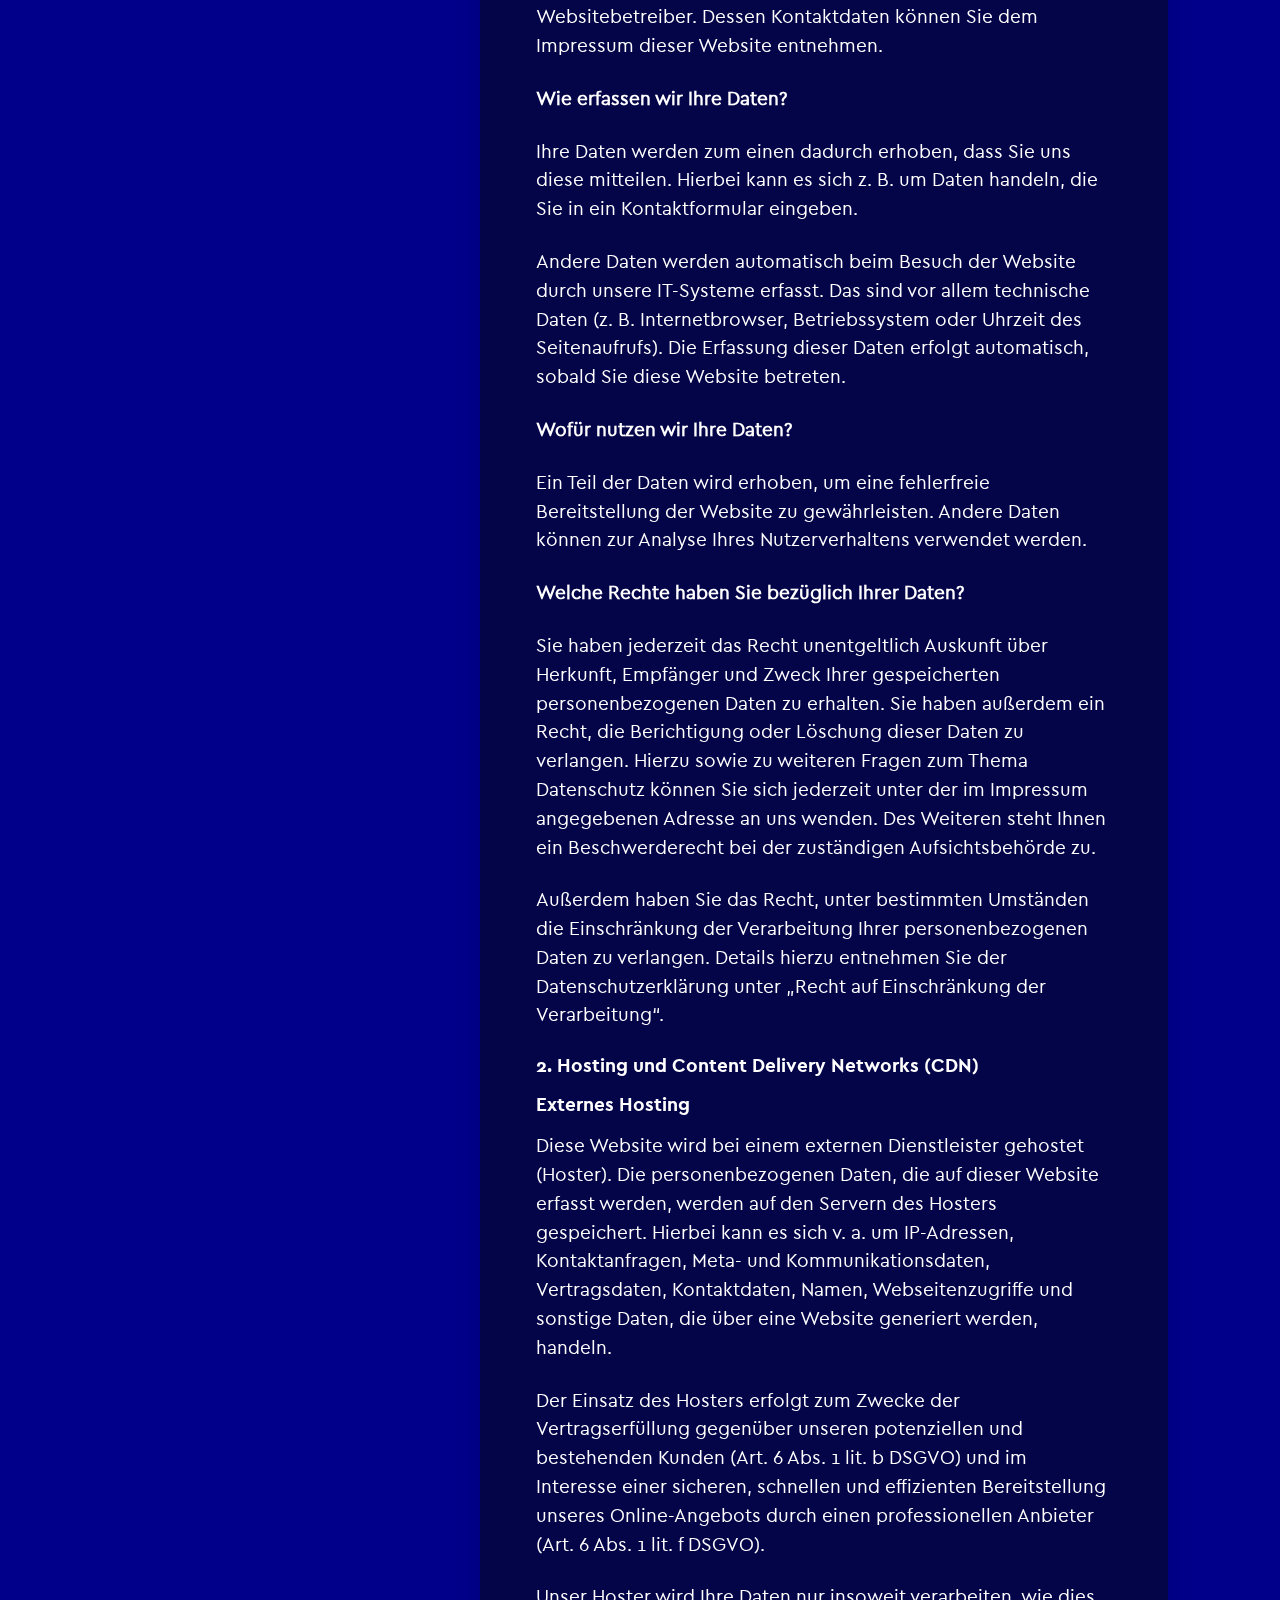
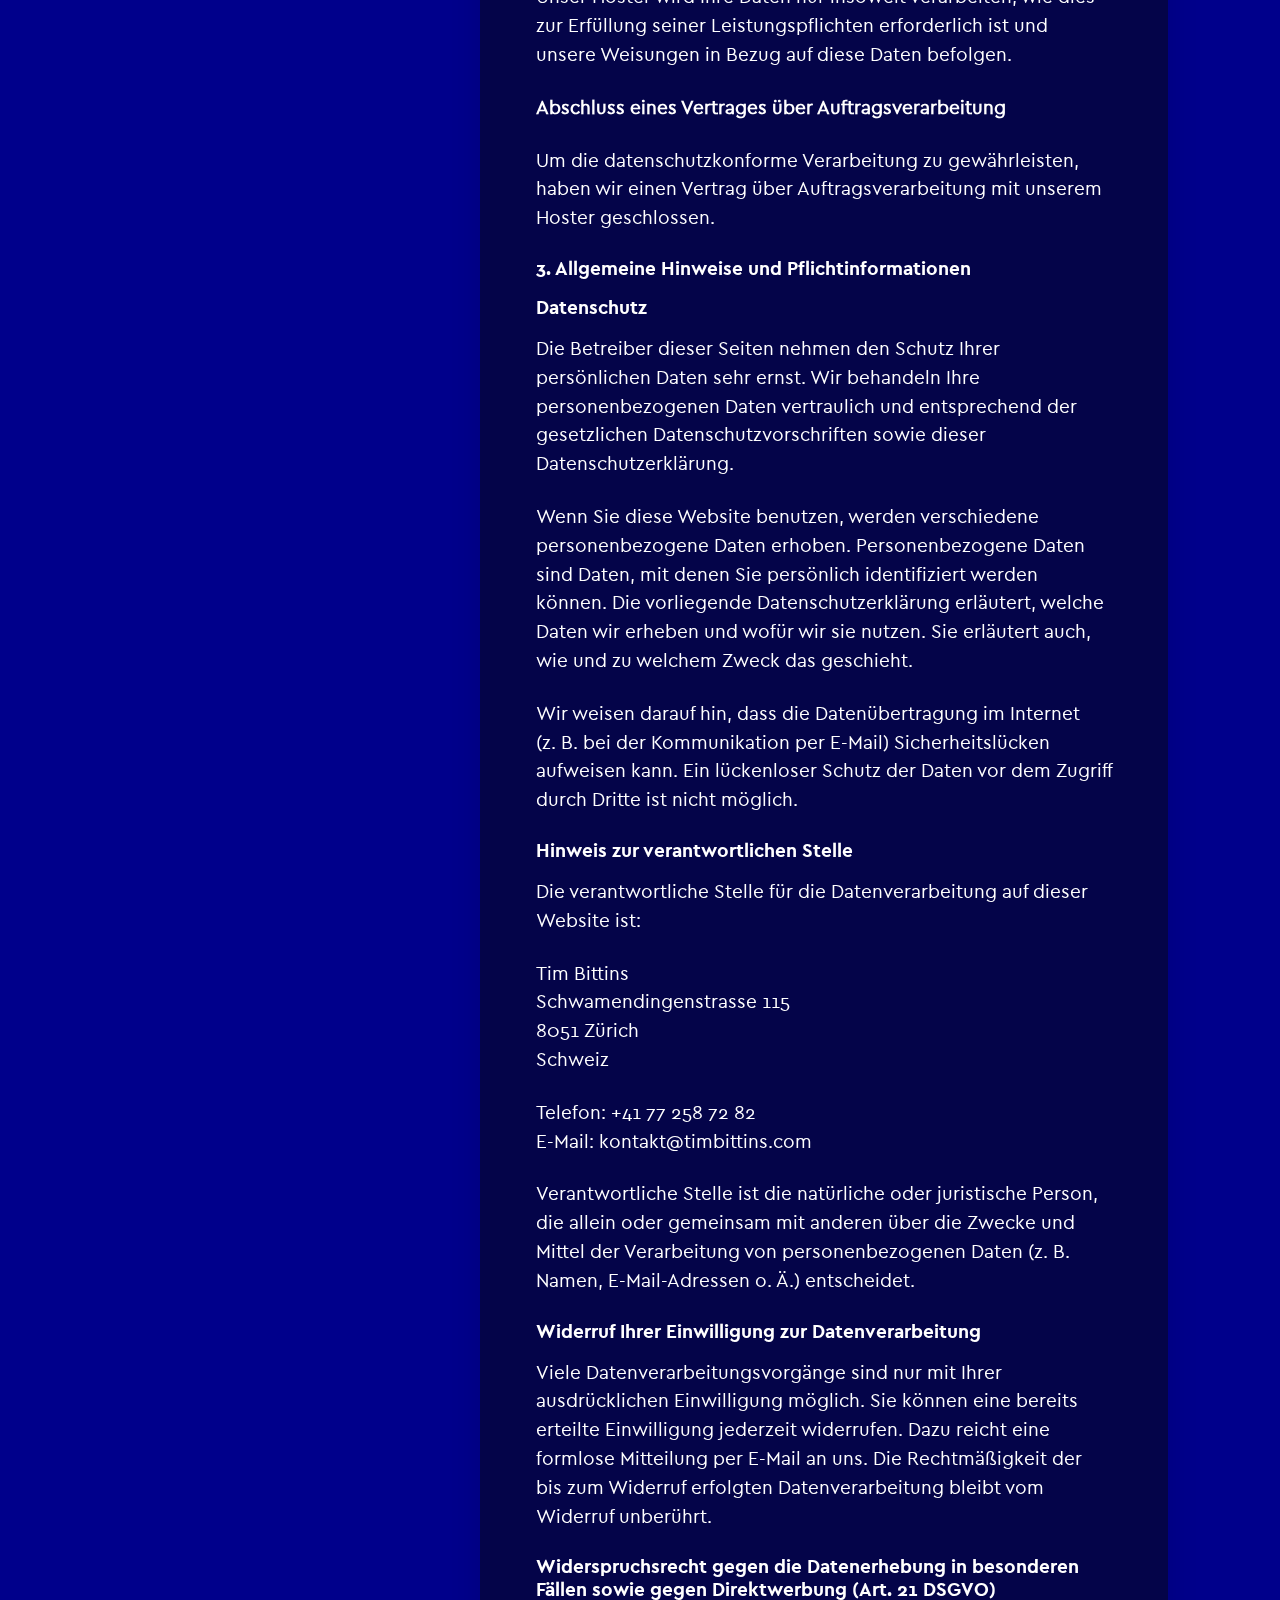
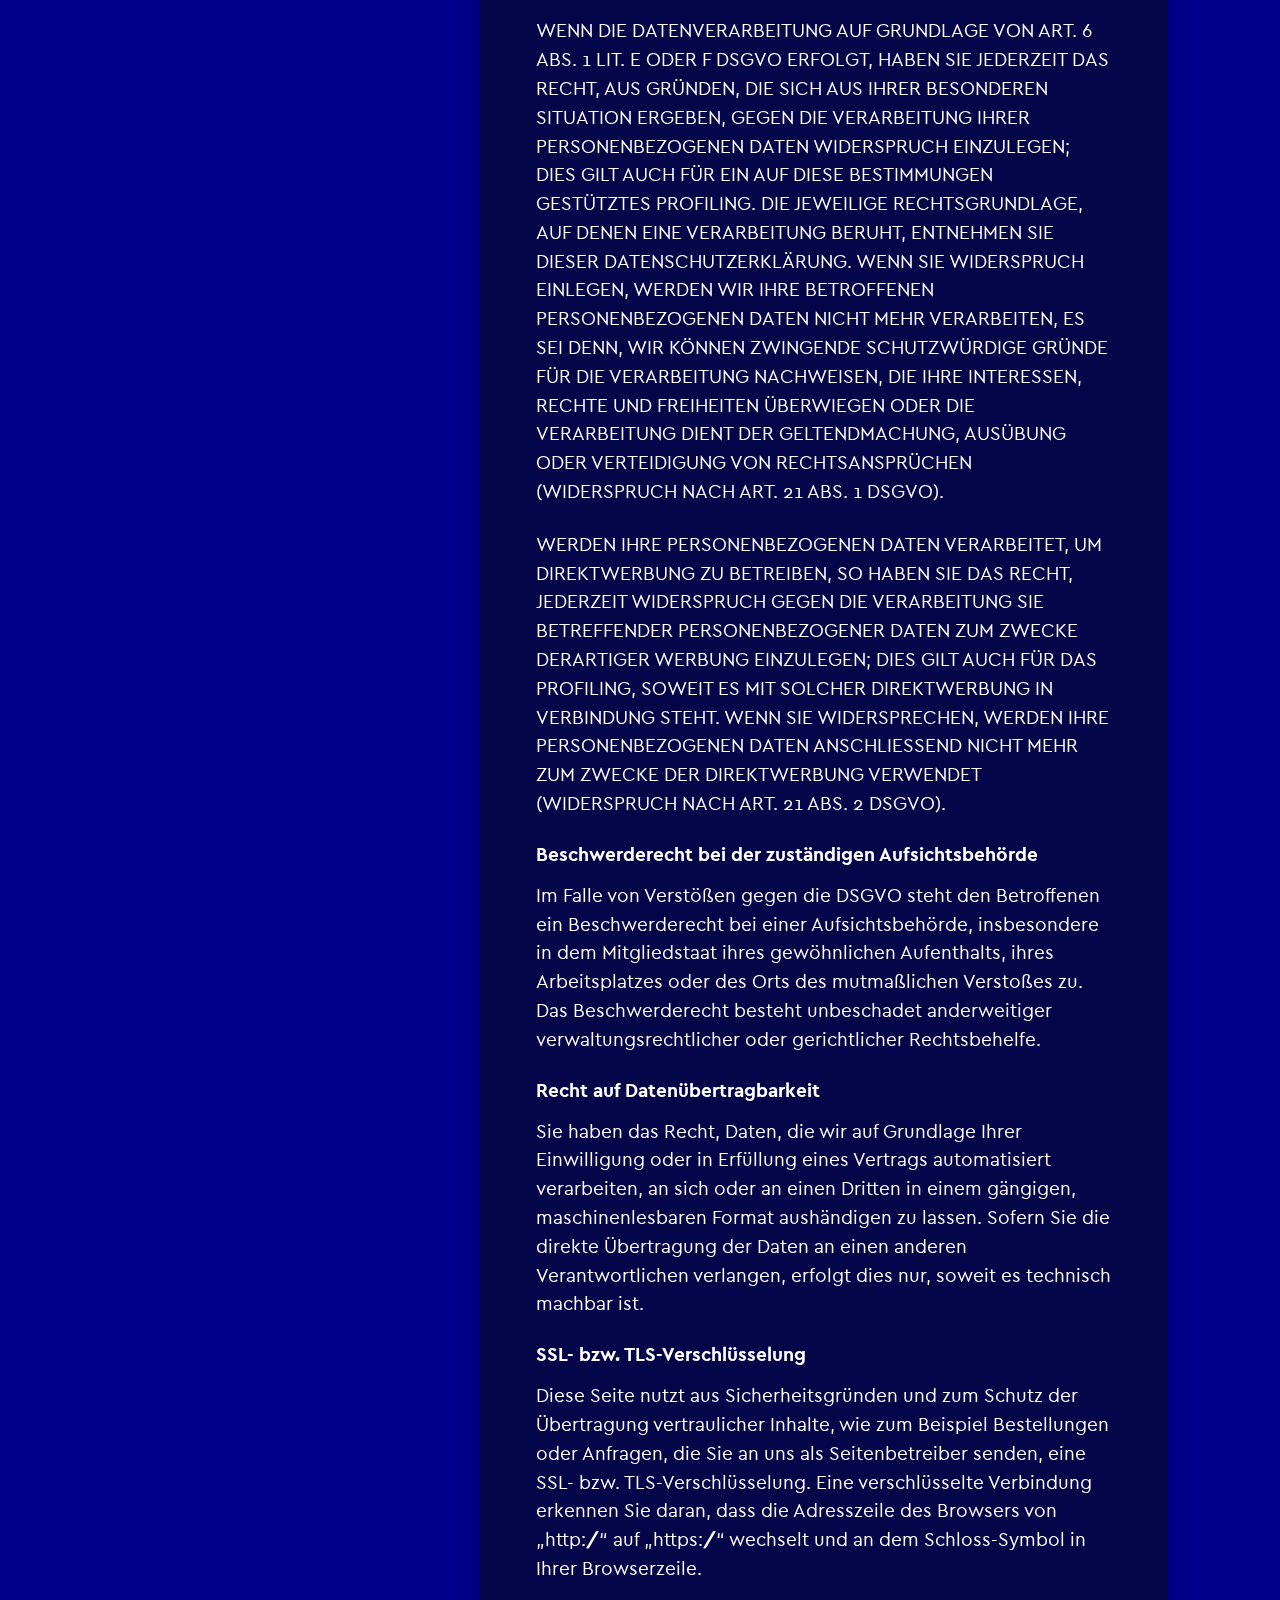
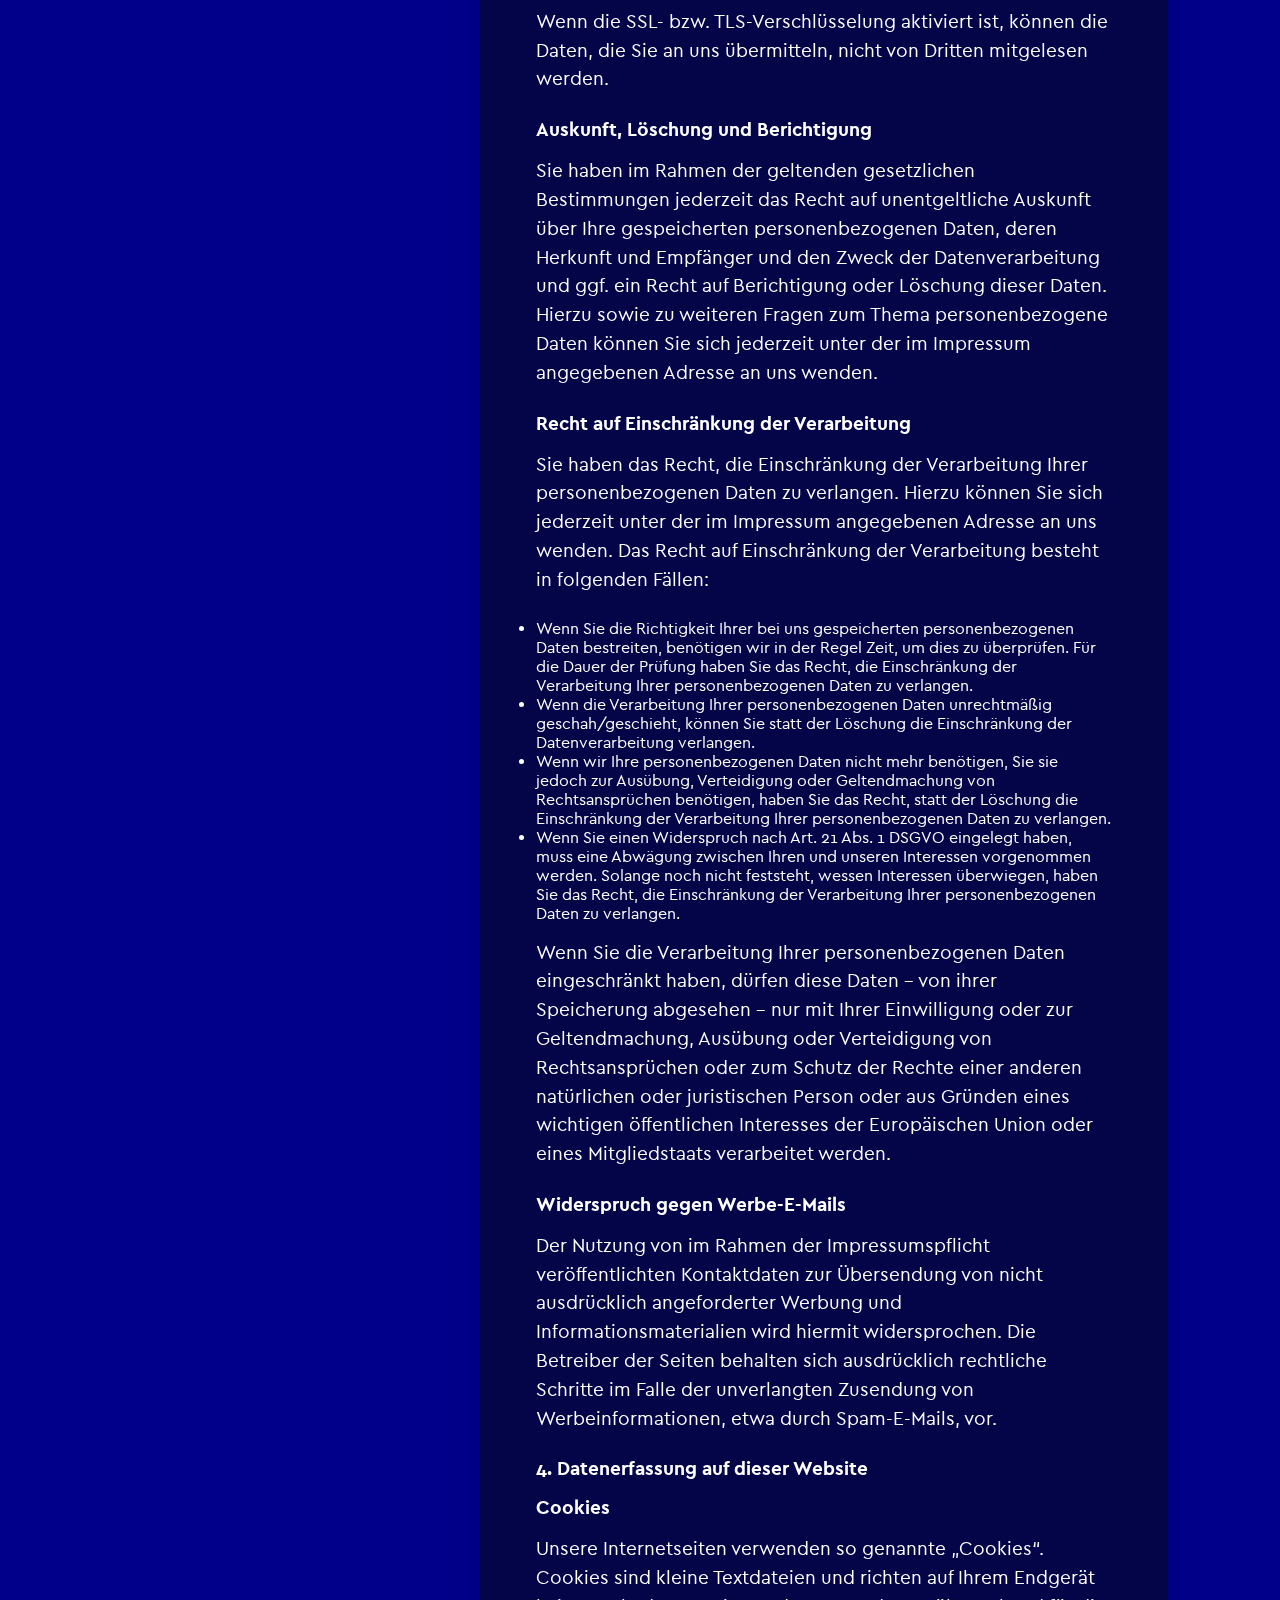
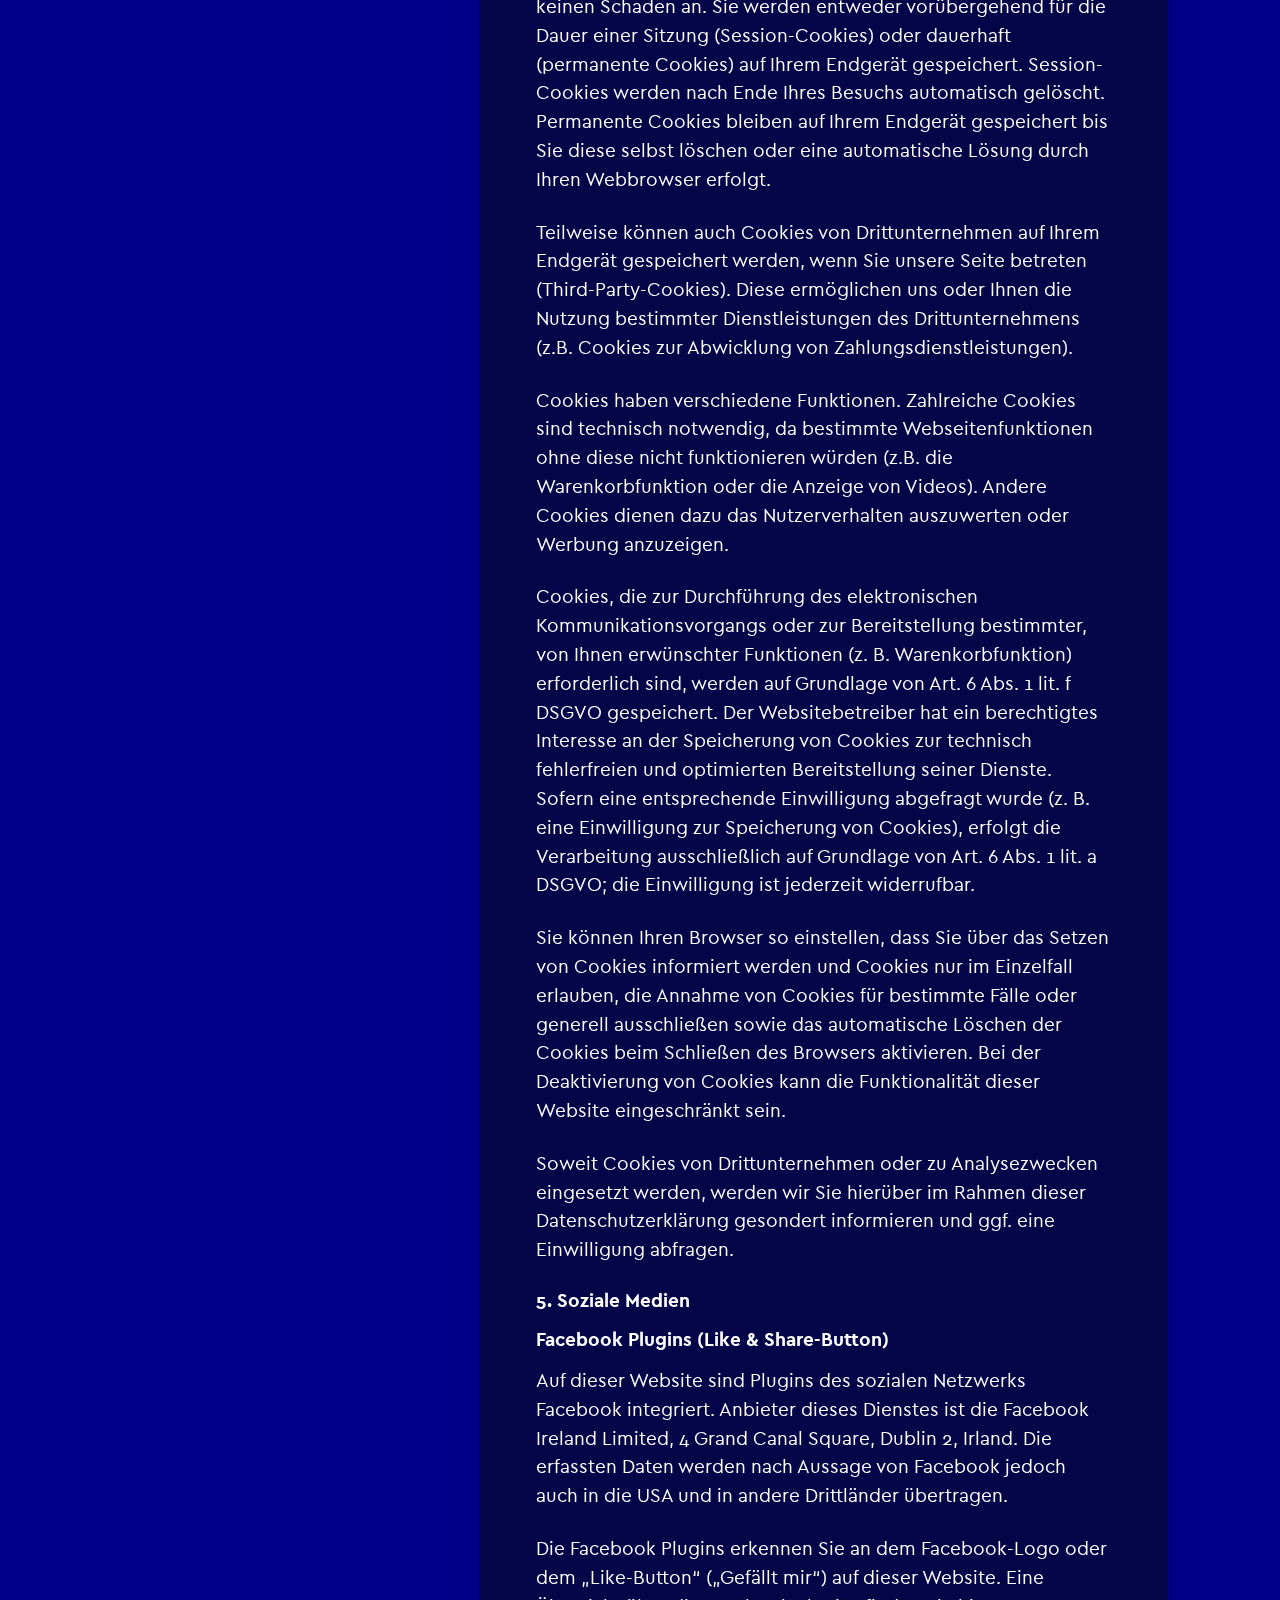
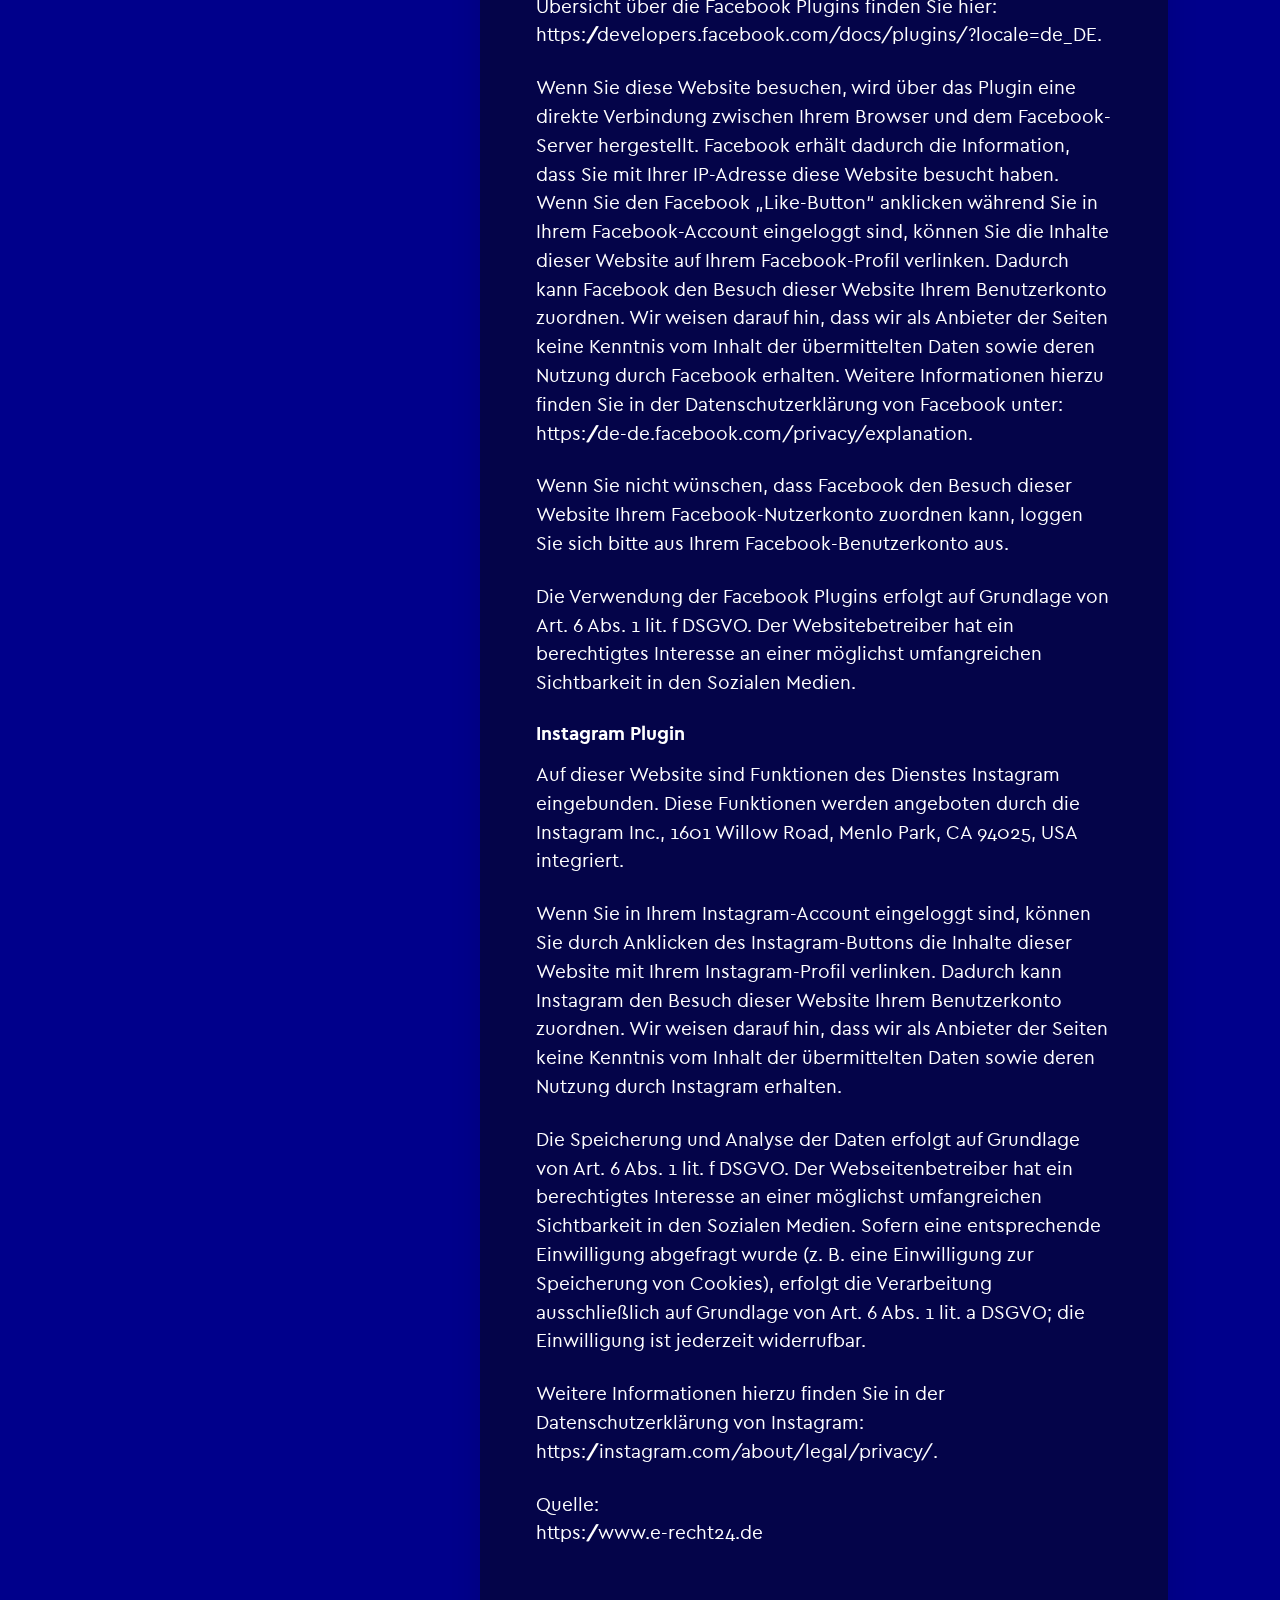
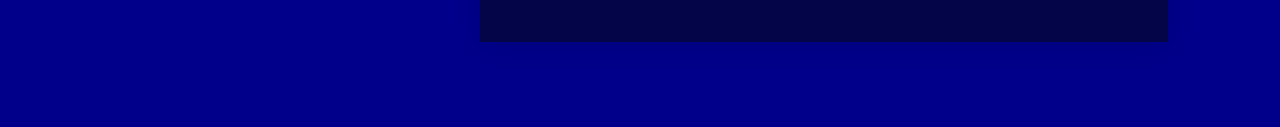
==== commit 73a933be: "added picture tag to about me subpage" ====
--- a/public/pages/kontakt.html
+++ b/public/pages/kontakt.html
@@ -24,7 +24,7 @@
 
       <div class="menu__container">
         <nav class="menu__bar">
-          <a href="../index.html">
+          <a class="brand__link" href="../index.html">
              <section class="brand">
                <img
                class="brand__img"
--- a/public/style/css/main.css
+++ b/public/style/css/main.css
@@ -68,7 +68,7 @@
   --clr-dark: #1d1d1d;
   --clr-black: #000;
   --clr-cta-1: rgb(2, 30, 58);
-  --clr-cta-2: skyblue;
+  --clr-cta-2: rgb(181, 219, 235);
 }
 
 /* M E D I A    Q U E R I E S  */
@@ -159,29 +159,29 @@
   background-size: 15% 100%;
   background-repeat: no-repeat;
   background-clip: text;
-  background-position-x: -120%;
+  background-position-x: -20%;
   filter: blur(0.5rem);
   -webkit-background-clip: text;
   -webkit-text-fill-color: transparent;
-  -webkit-animation: shineit 2500ms 450ms ease;
-          animation: shineit 2500ms 450ms ease;
+  -webkit-animation: shineit 500ms 750ms ease-in-out;
+          animation: shineit 500ms 750ms ease-in-out;
 }
 
 @-webkit-keyframes shineit {
   0% {
-    background-position-x: -120%;
-  }
-  100% {
-    background-position-x: 200%;
+    background-position-x: -20%;
+  }
+  100% {
+    background-position-x: 100%;
   }
 }
 
 @keyframes shineit {
   0% {
-    background-position-x: -120%;
-  }
-  100% {
-    background-position-x: 200%;
+    background-position-x: -20%;
+  }
+  100% {
+    background-position-x: 100%;
   }
 }
 h2 {
@@ -252,6 +252,22 @@
   }
   100% {
     transform: translateX(0%);
+  }
+}
+@-webkit-keyframes h2-slide {
+  0% {
+    transform: translateY(200%);
+  }
+  100% {
+    transform: translateY(0%);
+  }
+}
+@keyframes h2-slide {
+  0% {
+    transform: translateY(200%);
+  }
+  100% {
+    transform: translateY(0%);
   }
 }
 :root {
@@ -285,8 +301,8 @@
   border: 2px solid #976eeb;
   border-radius: var(--button-radius);
   transition: background-color 100ms ease-in-out, border 200ms ease-in-out, box-shadow 200ms ease-in-out;
-  -webkit-animation: button-slide 750ms ease-in-out;
-          animation: button-slide 750ms ease-in-out;
+  -webkit-animation: button-slide 750ms ease;
+          animation: button-slide 750ms ease;
 }
 .button__regular h2, .button__totop--slider h2, .button__submit h2 {
   margin: 0;
@@ -313,11 +329,19 @@
   .button__regular:hover, .button__totop--slider:hover, .button__submit:hover, .button__regular:focus, .button__totop--slider:focus, .button__submit:focus {
     cursor: pointer;
     background-color: transparent;
-    outline: 4px solid var(--clr-contrast);
     box-shadow: 0 0 15px 10px var(--clr-contrast);
   }
   .button__regular:active, .button__totop--slider:active, .button__submit:active {
     background-color: var(--clr-contrast);
+  }
+}
+
+.button__regular--cta {
+  margin: 0;
+}
+@media (min-width: 56.25em) and (orientation: landscape) {
+  .button__regular--cta {
+    margin: 1rem 0;
   }
 }
 
@@ -405,10 +429,7 @@
 
 @-webkit-keyframes button-slide {
   0% {
-    transform: translateY(150%);
-  }
-  50% {
-    transform: translateY(150%);
+    transform: translateY(250%);
   }
   100% {
     transform: translateY(0%);
@@ -417,10 +438,7 @@
 
 @keyframes button-slide {
   0% {
-    transform: translateY(150%);
-  }
-  50% {
-    transform: translateY(150%);
+    transform: translateY(250%);
   }
   100% {
     transform: translateY(0%);
@@ -466,11 +484,13 @@
   }
 }
 
-[data-tooltip]:hover:after {
+[data-tooltip]:hover:after,
+[data-tooltip]:focus:after {
   display: none;
 }
 @media (min-width: 56.25em) and (orientation: landscape) {
-  [data-tooltip]:hover:after {
+  [data-tooltip]:hover:after,
+[data-tooltip]:focus:after {
     display: block;
     transform: translate(-50%, 140%) scale(1);
   }
@@ -510,11 +530,12 @@
   .socialmedia__link {
     transition: transform 300ms ease-in-out, box-shadow 300ms ease-in-out;
   }
-  .socialmedia__link:hover {
+  .socialmedia__link:hover, .socialmedia__link:focus {
     transition: transform 300ms ease-in-out, box-shadow 300ms ease-in-out;
     transform: translate(-5%, -10%) scale(1.1);
     border-radius: 1rem;
     box-shadow: 0.5rem 1rem 2rem 0.05rem rgba(8, 7, 8, 0.438);
+    outline: none;
   }
   .socialmedia__link p {
     display: none;
@@ -782,6 +803,13 @@
 }
 .brand .brand__name {
   margin: 0;
+  font-family: var(--ff-h);
+}
+@media (min-width: 43.75em) {
+  .brand .brand__name {
+    font-size: var(--fs-h2);
+    margin-left: 1rem;
+  }
 }
 @media (min-width: 56.25em) and (orientation: landscape) {
   .brand {
@@ -800,6 +828,8 @@
     display: block;
     padding: 0.1rem 0;
     margin: 0;
+    font-family: var(--ff-p);
+    font-size: var(--fs-p);
     overflow: hidden;
   }
 }
@@ -968,7 +998,11 @@
   }
 }
 
-.brand:hover .menu__bar--line {
+.brand__link:focus {
+  outline: none;
+}
+
+.brand__link:focus .menu__bar--line {
   transform: translateX(0);
 }
 
@@ -1004,8 +1038,17 @@
   }
 }
 
-.menu__link--active .menu__bar--line {
-  transform: translateX(0);
+.menu__bar--item .menu__link--active,
+.brand .menu__link--active {
+  color: var(--clr-cta-2);
+}
+@media (min-width: 56.25em) and (orientation: landscape) {
+  .menu__bar--item .menu__link--active,
+.brand .menu__link--active {
+    color: var(--clr-white);
+    border-bottom: 1px solid white;
+    padding-bottom: 0rem;
+  }
 }
 
 html {
@@ -1053,7 +1096,8 @@
   position: relative;
   width: 100%;
   margin: 0 auto;
-  background-color: rgba(0, 128, 0, 0.398);
+  -webkit-animation: fade-in 500ms ease-in;
+          animation: fade-in 500ms ease-in;
 }
 @media (min-width: 56.25em) and (orientation: landscape) {
   main {
@@ -1080,7 +1124,7 @@
 }
 @media (min-width: 43.75em) {
   .page__info {
-    padding: 10rem calc(var(--button-position) * 2);
+    padding: 10rem calc(var(--button-position) * 2) 0;
   }
 }
 @media (min-width: 56.25em) and (orientation: landscape) {
@@ -1132,6 +1176,7 @@
   .page__content {
     grid-column: 2/3;
     min-height: calc(100vh - 8rem);
+    padding: 2.3rem calc(var(--button-position) * 2);
   }
 }
 
@@ -1168,7 +1213,8 @@
 }
 
 .content__article {
-  width: 80%;
+  width: 100%;
+  margin-bottom: 3rem;
   padding: 2.3rem var(--button-position);
   background: rgba(7, 8, 8, 0.5);
   box-shadow: 0 4px 30px rgba(0, 0, 0, 0.1);
@@ -1249,77 +1295,94 @@
     font-size: var(--fs-h4);
   }
   .page__info--frontpage .button__regular--frontpage {
-    margin-top: 6rem;
-  }
-}
-
-.page__content--frontpage {
-  width: 100%;
-}
-.page__content--frontpage .frontpage__logo {
-  width: 20rem;
-  display: none;
-}
-@media (min-width: 56.25em) and (orientation: landscape) {
-  .page__content--frontpage img {
-    width: 30rem;
+    margin: 6rem 0;
+  }
+}
+
+@media (min-width: 56.25em) and (orientation: landscape) {
+  .page__content--frontpage {
+    padding-top: 5rem;
   }
 }
 
 .content__article--frontpage {
   background-color: transparent;
   box-shadow: none;
-}
-
-.frontpage__text--frage p,
-.frontpage__text--antwort p {
-  font-family: var(--ff-h);
-  color: var(--clr-cta-2);
-  margin: 0;
-  padding: 0.75rem 1.2rem;
-  background-color: var(--clr-cta-1);
-  transform: translateX(-101%);
-  -webkit-animation: movetext 500ms 1900ms forwards;
-          animation: movetext 500ms 1900ms forwards;
-}
-
-@-webkit-keyframes movetext {
-  0% {
-    transform: translateX(-101%);
-  }
-  100% {
-    transform: translateX(0%);
-  }
-}
-
-@keyframes movetext {
-  0% {
-    transform: translateX(-101%);
-  }
-  100% {
-    transform: translateX(0%);
-  }
-}
-.frontpage__text--antwort p {
-  color: var(--clr-cta-1);
-}
-
-.frontpage__text--frage,
-.frontpage__text--antwort {
+  -webkit-backdrop-filter: none;
+          backdrop-filter: none;
+}
+@media (min-width: 56.25em) and (orientation: landscape) {
+  .content__article--frontpage {
+    padding: 0 0 0 10rem;
+  }
+}
+
+.frontpage__h2--box {
+  overflow: hidden;
+}
+
+.frontpage__h2--text {
+  margin-bottom: 0;
+  font-size: var(--fs-h3);
+  -webkit-animation: h2-slide 750ms ease;
+          animation: h2-slide 750ms ease;
+}
+@media (min-width: 43.75em) {
+  .frontpage__h2--text {
+    font-size: var(--fs-h2);
+  }
+}
+@media (min-width: 56.25em) and (orientation: landscape) {
+  .frontpage__h2--text {
+    font-size: var(--fs-h3);
+  }
+}
+
+.frontpage__text--frage {
   position: relative;
   left: 0;
-  margin-top: 2rem;
-  font-family: var(--ff-h);
-  color: var(--clr-cta-2);
-  border-color: var(--clr-cta-2);
-  border-left-style: solid;
-  border-width: 0.5rem;
+  margin: 2rem 0 4rem;
   overflow: hidden;
   transform: scaleY(0);
-  -webkit-animation: openframe 500ms 1400ms forwards;
-          animation: openframe 500ms 1400ms forwards;
-}
-
+  -webkit-animation: openframe 650ms ease forwards;
+          animation: openframe 650ms ease forwards;
+}
+@media (min-width: 56.25em) and (orientation: landscape) {
+  .frontpage__text--frage {
+    border-left: 0.5rem solid var(--clr-white);
+  }
+}
+
+.frontpage__text--frage p {
+  margin: 0;
+  font-family: var(--ff-h);
+  transform: translateX(-101%);
+  -webkit-animation: movetext 500ms 750ms forwards;
+          animation: movetext 500ms 750ms forwards;
+}
+@media (min-width: 56.25em) and (orientation: landscape) {
+  .frontpage__text--frage p {
+    padding: 0 1.2rem;
+  }
+}
+
+@-webkit-keyframes movetext {
+  0% {
+    transform: translateX(-101%);
+  }
+  100% {
+    transform: translateX(0%);
+  }
+}
+
+@keyframes movetext {
+  0% {
+    transform: translateX(-101%);
+  }
+  100% {
+    transform: translateX(0%);
+  }
+}
 @-webkit-keyframes openframe {
   0% {
     transform: scaleY(0);
@@ -1328,7 +1391,6 @@
     transform: scaleY(1);
   }
 }
-
 @keyframes openframe {
   0% {
     transform: scaleY(0);
@@ -1337,12 +1399,6 @@
     transform: scaleY(1);
   }
 }
-.frontpage__text--antwort {
-  color: var(--clr-contrast);
-  border-color: var(--clr-contrast);
-  background-color: white;
-}
-
 .project__logo--box {
   width: 85%;
   aspect-ratio: 16/9;
@@ -1388,17 +1444,18 @@
 }
 @media (min-width: 56.25em) and (orientation: landscape) {
   .vision__tim--box {
-    margin: 0 0 3rem;
-  }
-}
-
-.vision__tim--img {
+    aspect-ratio: 16/4;
+    margin: 0 0 1.5rem;
+  }
+}
+
+.vision__tim--img img {
   position: relative;
   left: -1.5rem;
   height: 10rem;
 }
 @media (min-width: 43.75em) {
-  .vision__tim--img {
+  .vision__tim--img img {
     width: 100%;
     left: 0;
     height: auto;
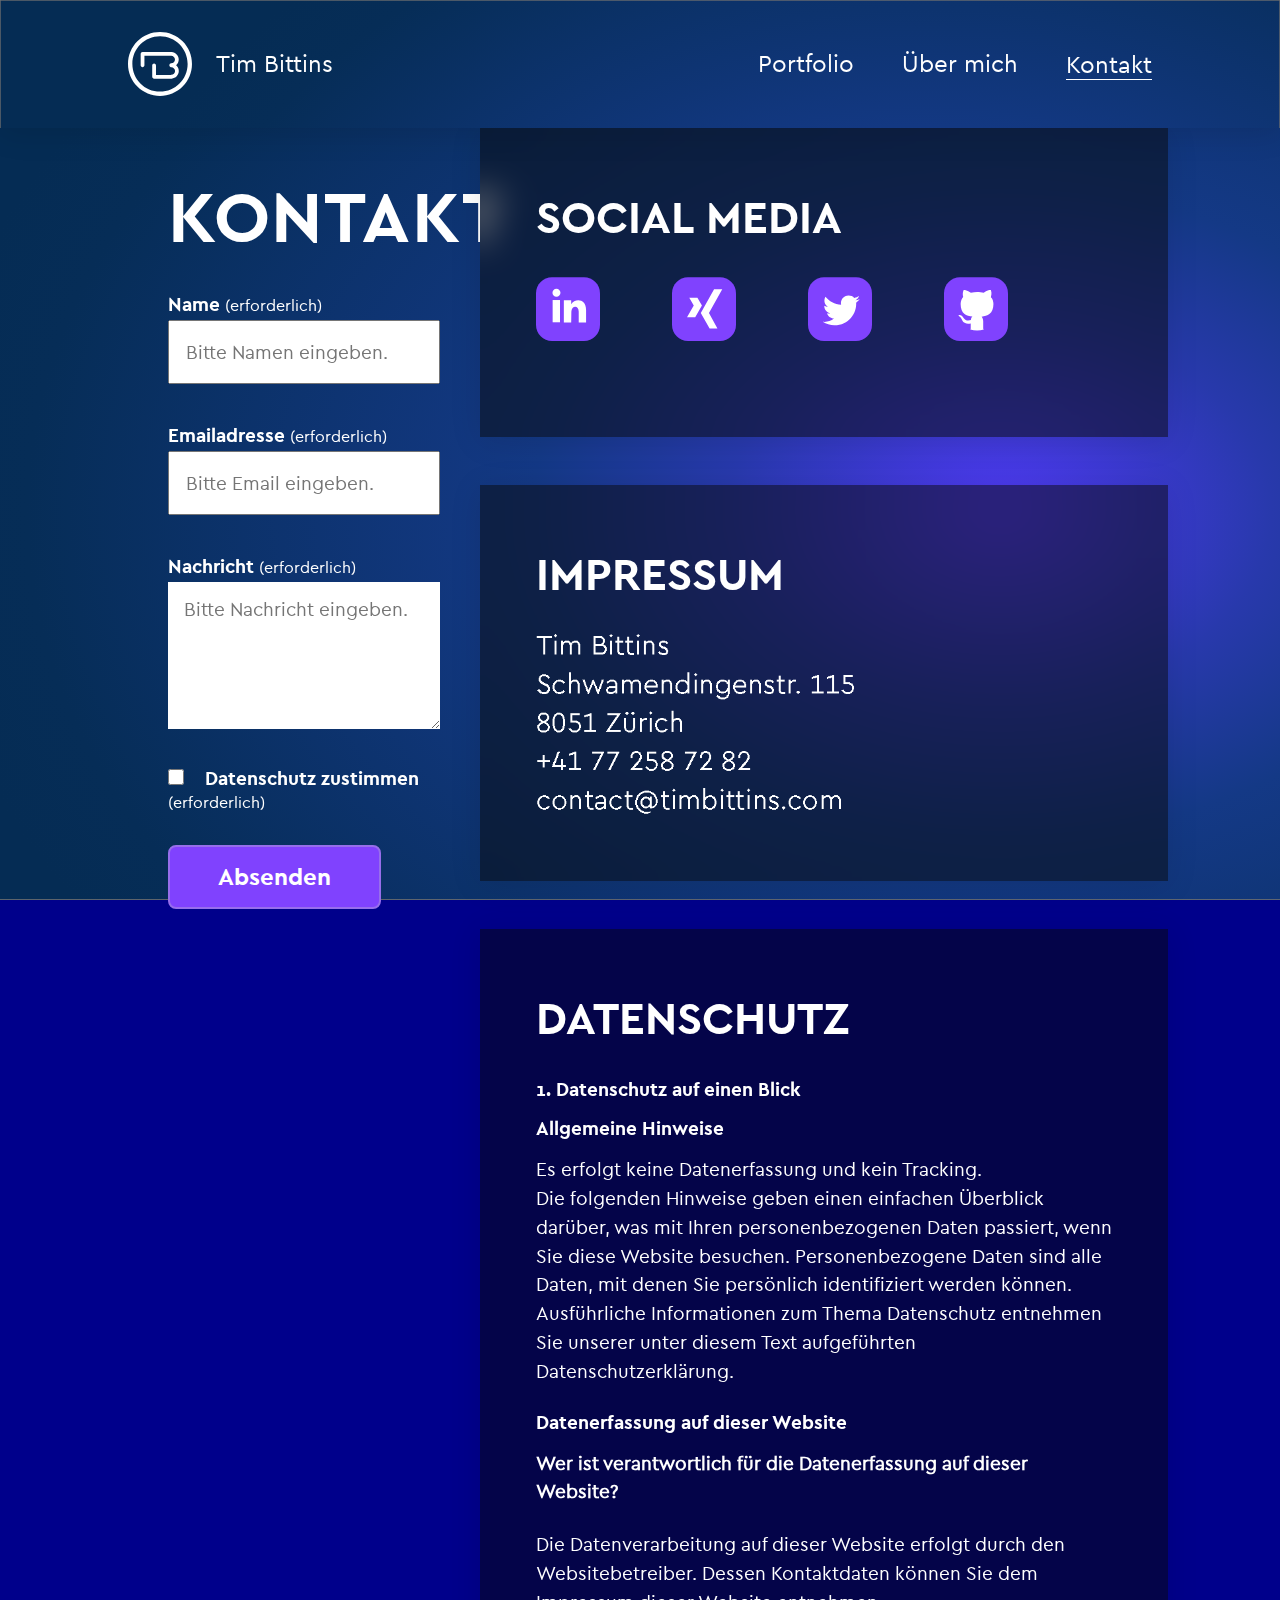
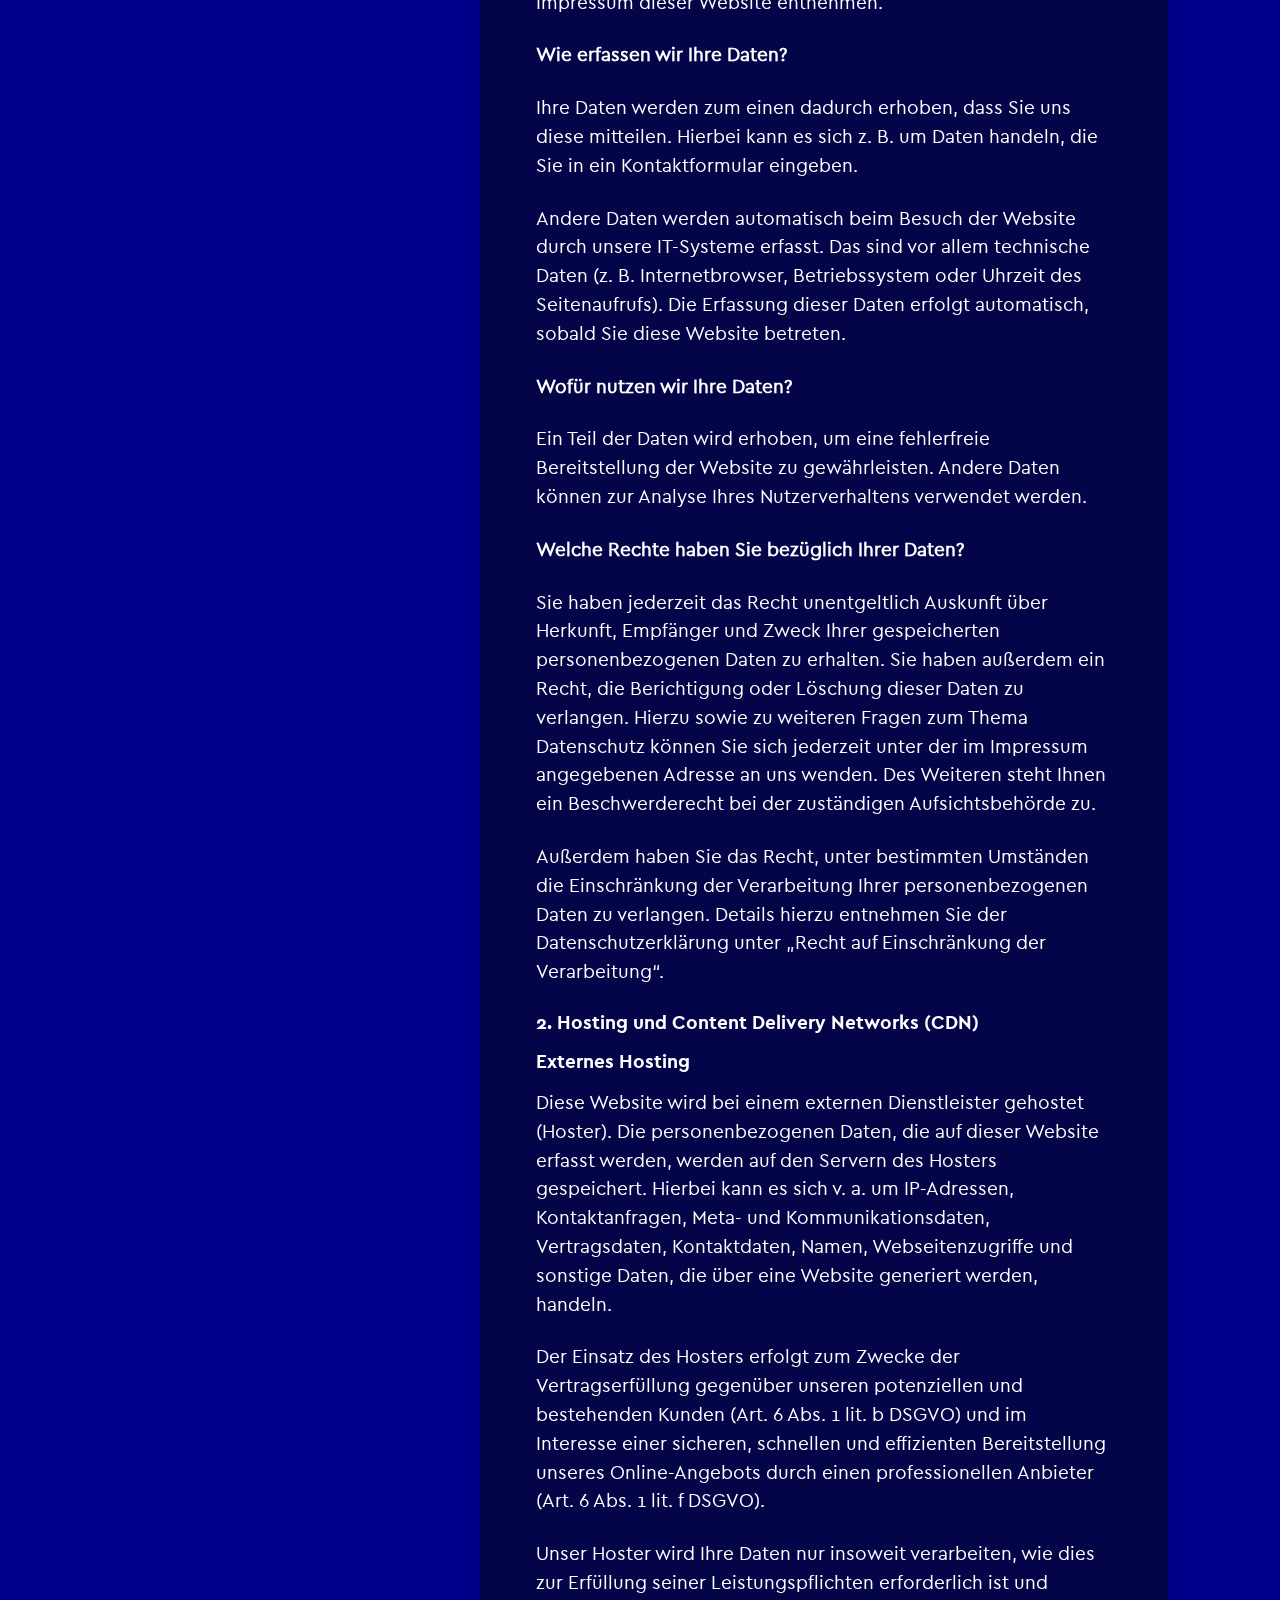
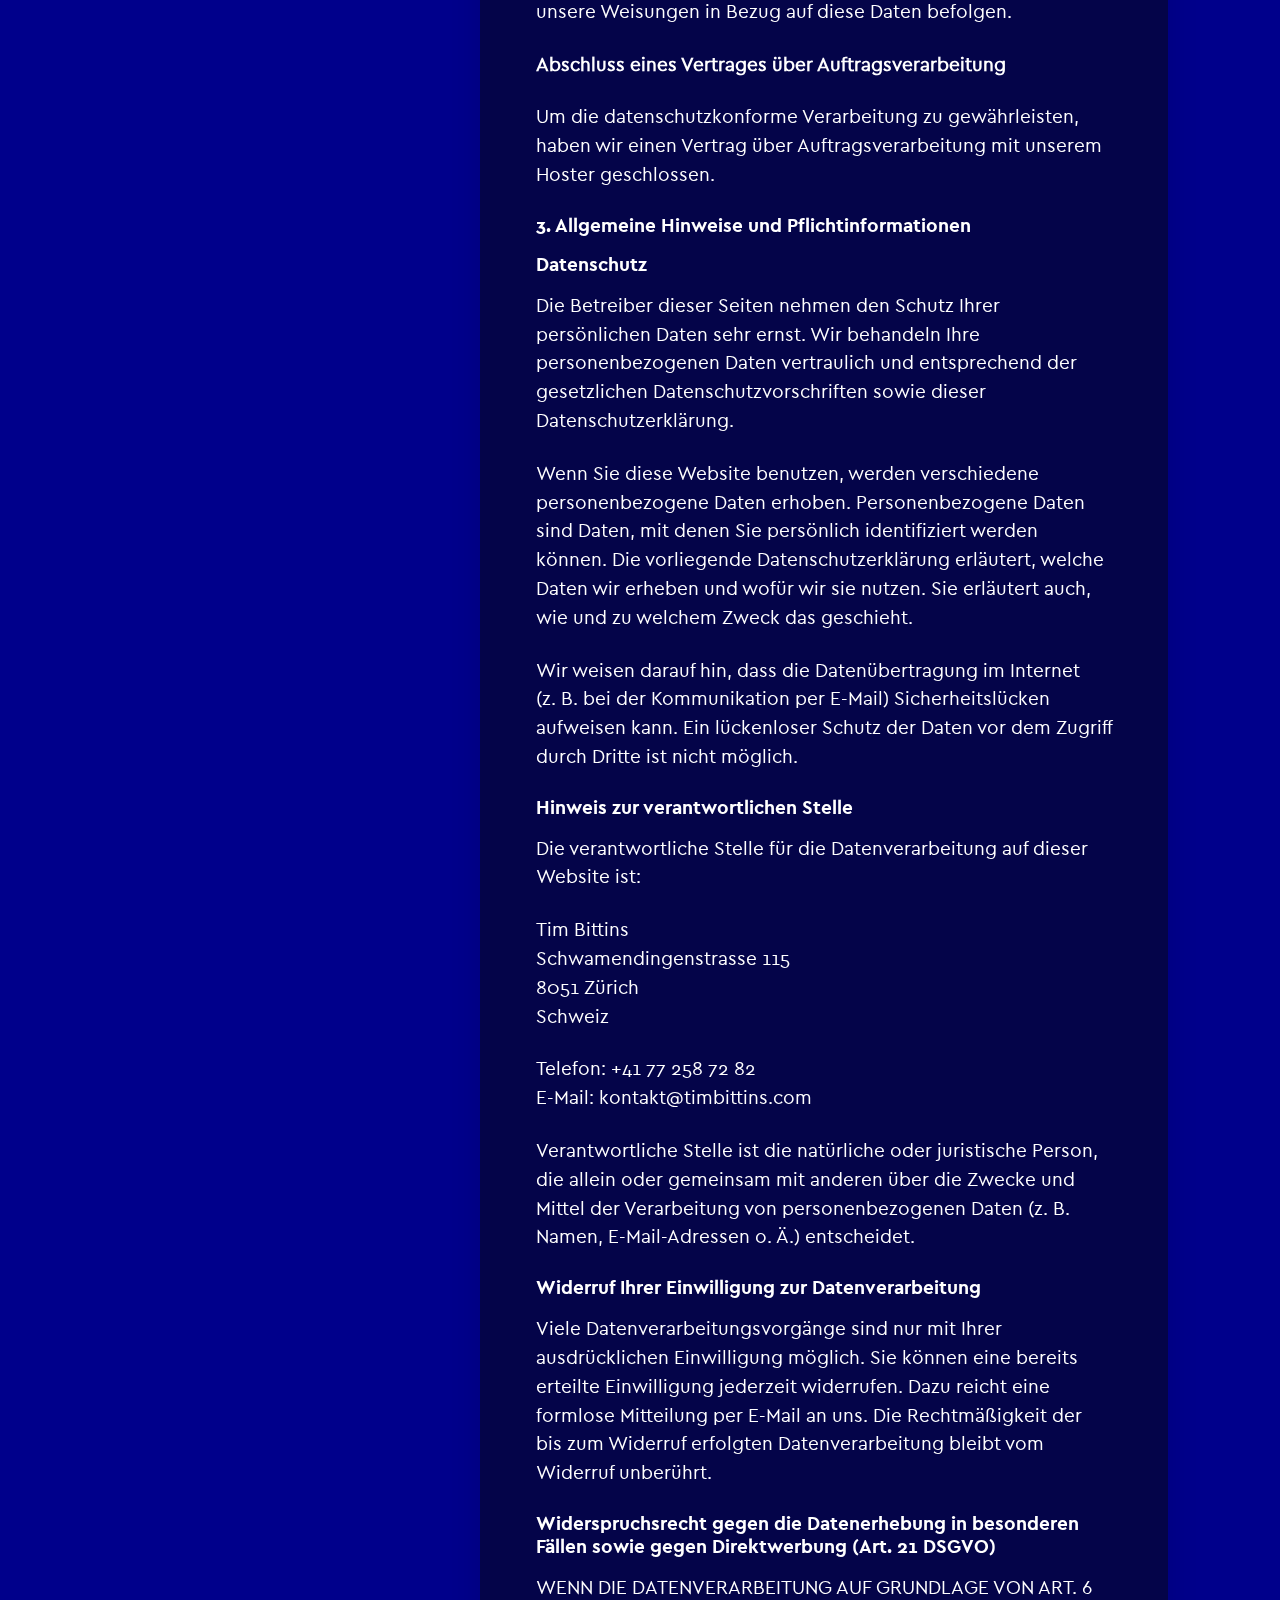
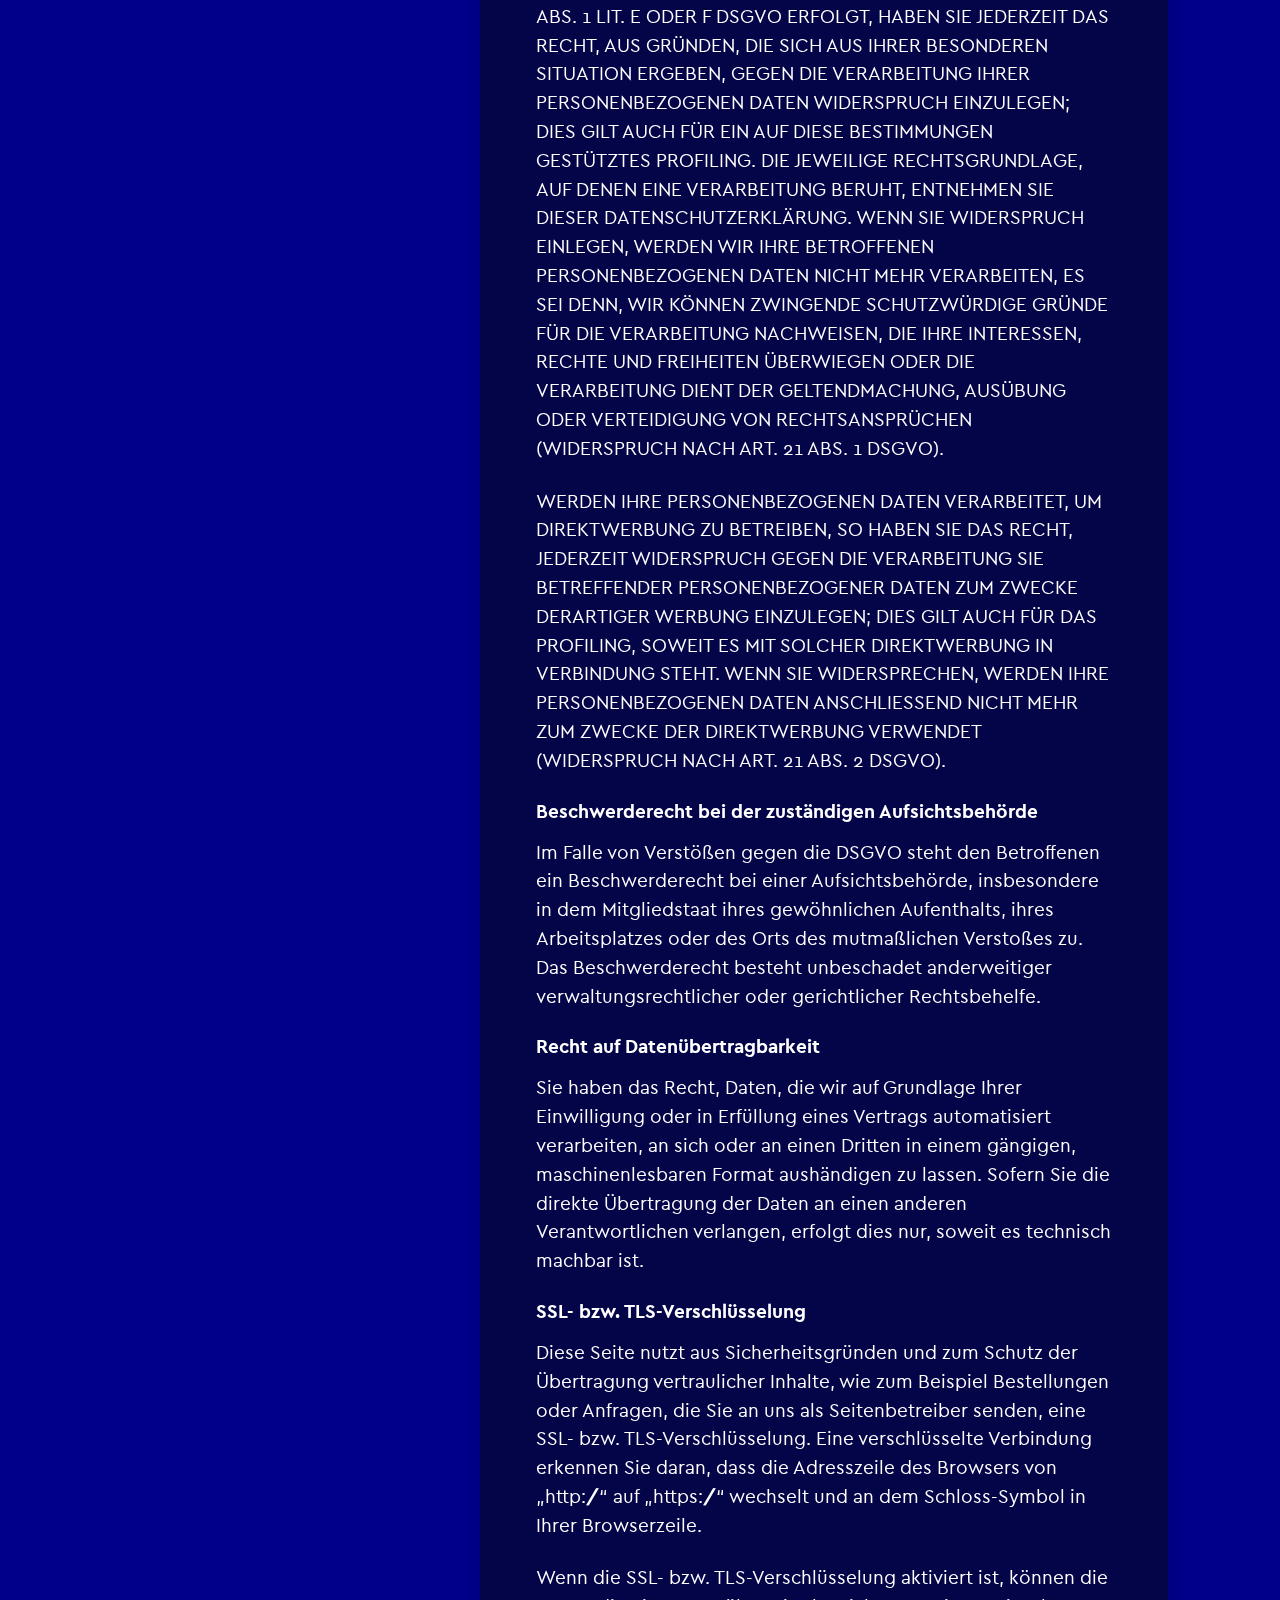
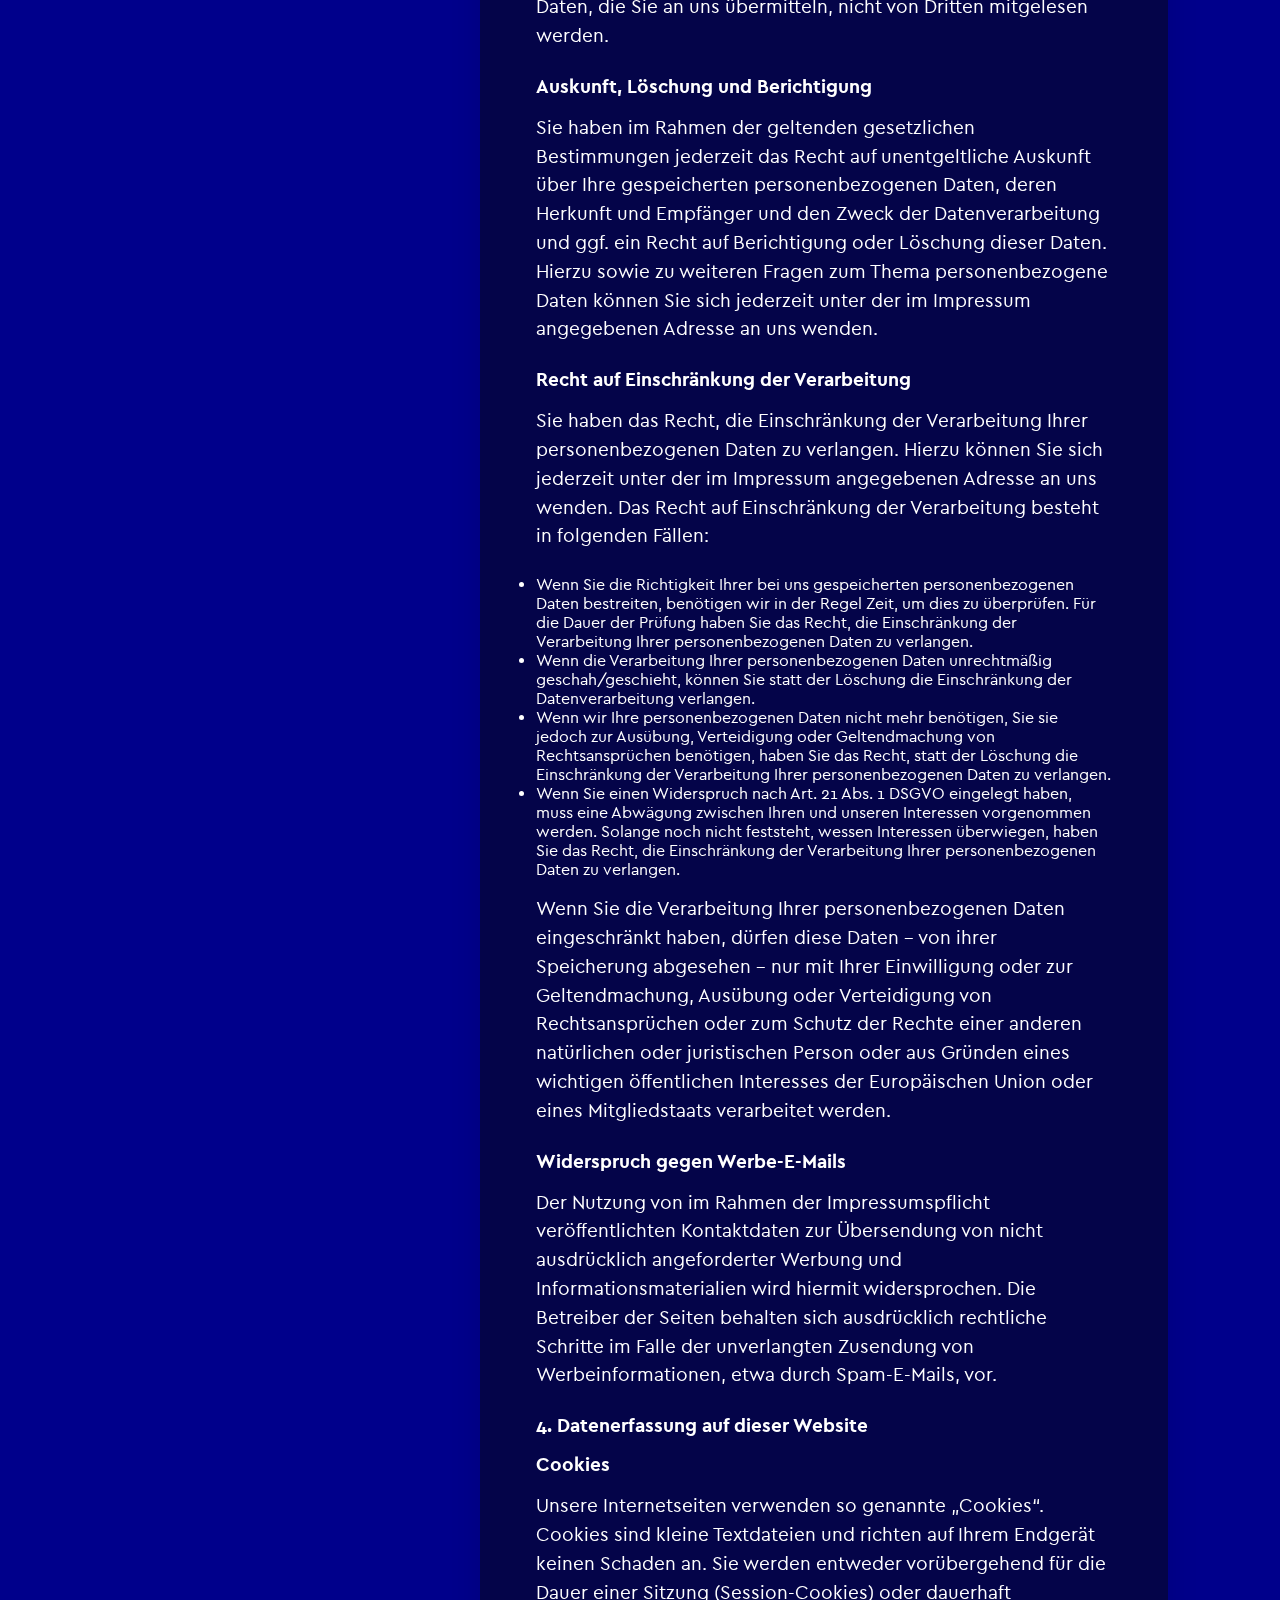
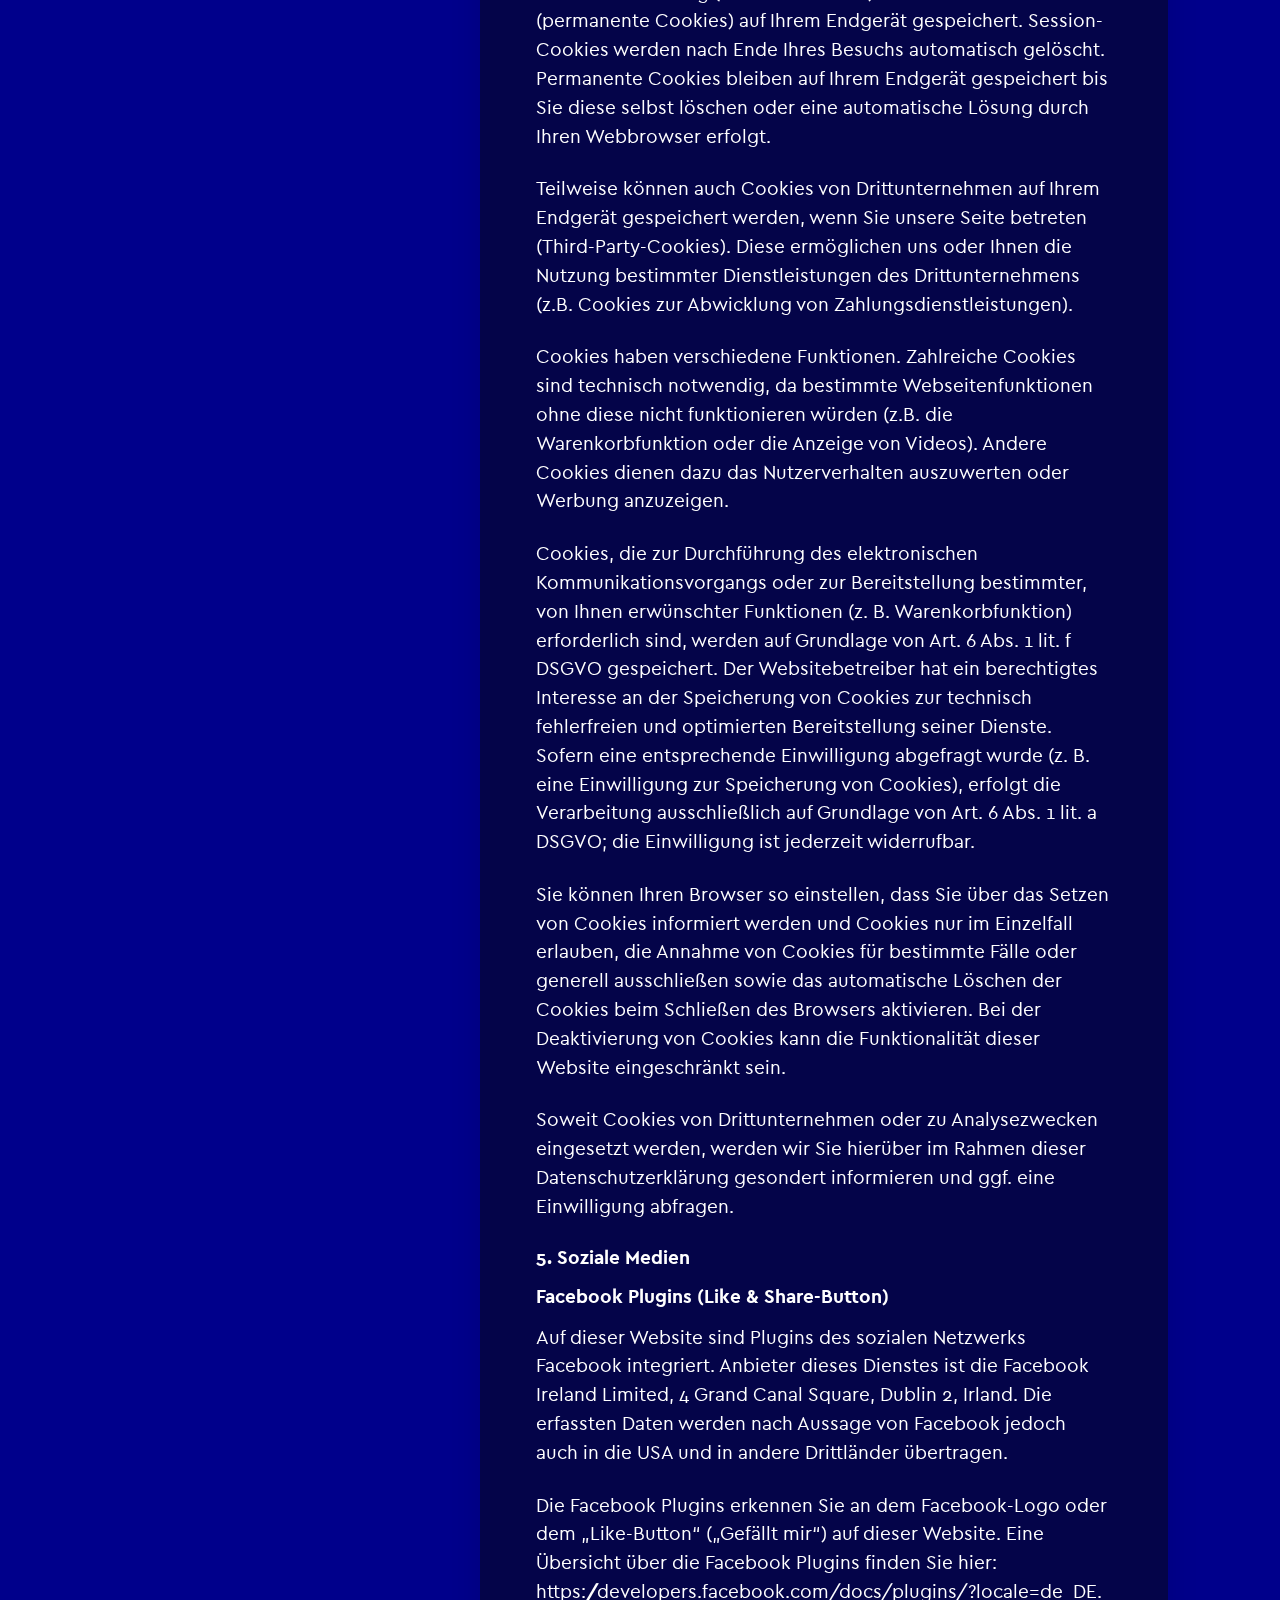
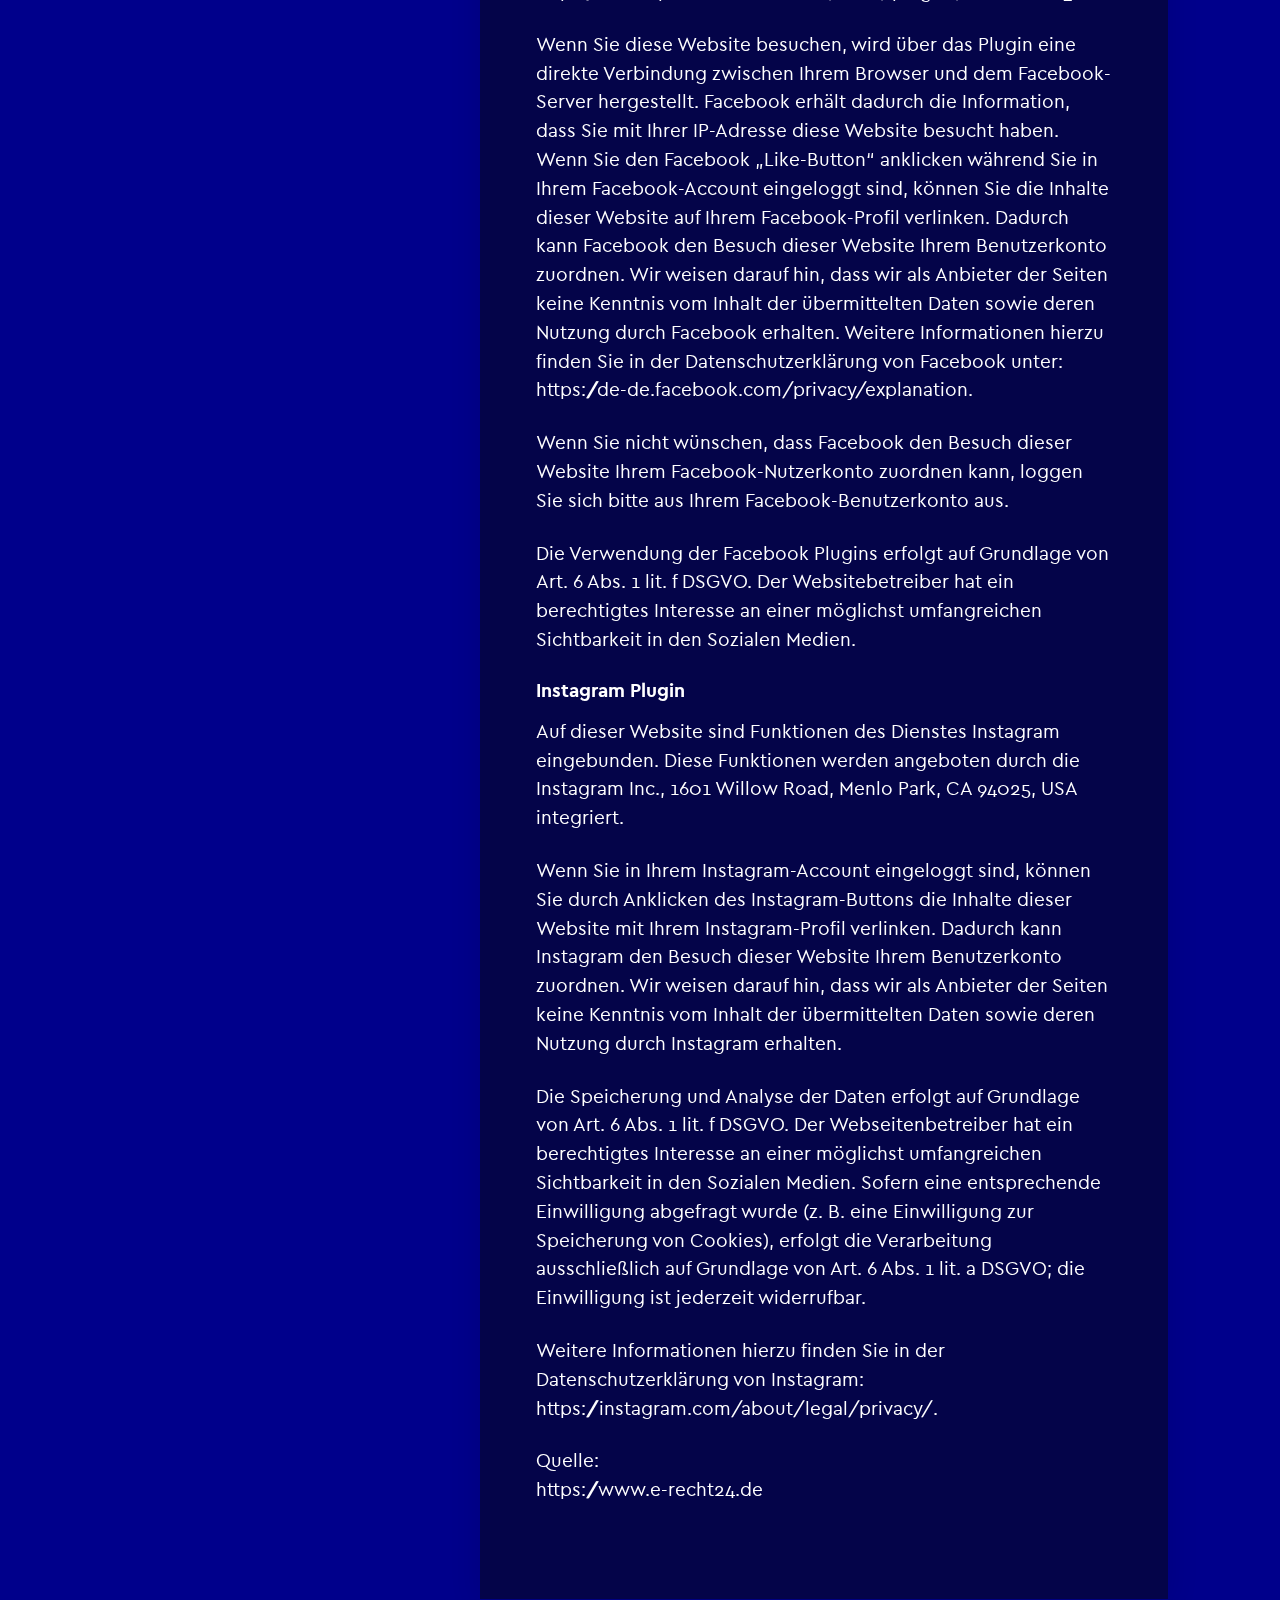
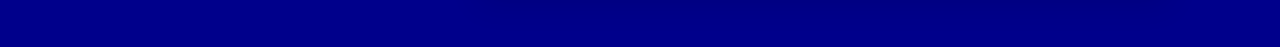
==== commit 49f397d1: "js setup" ====
--- a/public/pages/kontakt.html
+++ b/public/pages/kontakt.html
@@ -5,7 +5,7 @@
     <meta http-equiv="X-UA-Compatible" content="IE=edge" />
     <meta name="viewport" content="width=device-width, initial-scale=1.0" />
     <title>Tim Bittins | Kontakt</title>
-    <link rel="stylesheet" href="../style/css/main.css" />
+    <link rel="stylesheet" type="text/css" href="../style/css/main.css" title="Main_Layout" />
     <link rel="icon" type="image/svg+xml" href="../img/TB_favicon_01.svg">
   </head>
 
--- a/public/style/css/main.css
+++ b/public/style/css/main.css
@@ -104,7 +104,8 @@
   --ff-display: cerablack, arial, sans-serif;
   --ff-h: cerabold, arial, sans-serif;
   --fs-s: min(max(1rem, 3vw), 1.2rem);
-  --fs-p: 1.5rem;
+  --fs-p: min(max(1.125rem, 3vw), 1.5rem);
+  --fs-xl:1.5rem;
   --fs-display: min(max(3.2rem, 10vw), 5rem);
   --fs-h1: min(max(3rem, 7.5vw), 4.5rem);
   --fs-h2: min(max(1.8rem, 4.5vw), 2.8rem);
@@ -128,8 +129,7 @@
 }
 
 h1,
-h2,
-h3 {
+h2 {
   font-family: var(--ff-h);
   text-transform: uppercase;
 }
@@ -224,6 +224,7 @@
 
 /* SPECIAL */
 blockquote {
+  margin-bottom: 1.5rem;
   font-size: var(--fs-p);
   font-style: italic;
 }
@@ -288,50 +289,78 @@
   }
 }
 
-.button__regular, .button__totop--slider, .button__submit {
-  display: block;
+a.button__regular:link,
+.button__regular,
+.button__totop--slider,
+.button__submit {
+  display: inline-flex;
+  justify-content: center;
+  align-items: center;
   width: 100%;
   height: var(--button-size);
   margin: 4vh auto 0;
   padding: 0rem 2rem;
   font-family: var(--ff-h);
   font-size: var(--fs-p);
+  text-align: center;
   color: var(--clr-white);
   background-color: var(--clr-contrast);
   border: 2px solid #976eeb;
   border-radius: var(--button-radius);
+  outline: none;
   transition: background-color 100ms ease-in-out, border 200ms ease-in-out, box-shadow 200ms ease-in-out;
   -webkit-animation: button-slide 750ms ease;
           animation: button-slide 750ms ease;
 }
-.button__regular h2, .button__totop--slider h2, .button__submit h2 {
+a.button__regular:link h2,
+.button__regular h2,
+.button__totop--slider h2,
+.button__submit h2 {
   margin: 0;
   font-size: var(--fs-p);
   text-transform: none;
 }
 @media (min-width: 43.75em) {
-  .button__regular, .button__totop--slider, .button__submit {
+  a.button__regular:link,
+.button__regular,
+.button__totop--slider,
+.button__submit {
     width: auto;
     margin: 4rem auto 0;
     padding: 0rem 3rem;
     font-family: var(--ff-h);
     font-size: calc(var(--fs-p) + 0.5rem);
   }
-  .button__regular h2, .button__totop--slider h2, .button__submit h2 {
+  a.button__regular:link h2,
+.button__regular h2,
+.button__totop--slider h2,
+.button__submit h2 {
     font-size: calc(var(--fs-p) + 0.5rem);
   }
 }
 @media (min-width: 56.25em) and (orientation: landscape) {
-  .button__regular, .button__totop--slider, .button__submit {
+  a.button__regular:link,
+.button__regular,
+.button__totop--slider,
+.button__submit {
     margin: 2rem 0;
     font-size: var(--fs-p);
   }
-  .button__regular:hover, .button__totop--slider:hover, .button__submit:hover, .button__regular:focus, .button__totop--slider:focus, .button__submit:focus {
+  a.button__regular:link:hover, a.button__regular:link:focus,
+.button__regular:hover,
+.button__totop--slider:hover,
+.button__submit:hover,
+.button__regular:focus,
+.button__totop--slider:focus,
+.button__submit:focus {
     cursor: pointer;
     background-color: transparent;
     box-shadow: 0 0 15px 10px var(--clr-contrast);
   }
-  .button__regular:active, .button__totop--slider:active, .button__submit:active {
+  a.button__regular:link:active,
+.button__regular:active,
+.button__totop--slider:active,
+.button__submit:active {
     background-color: var(--clr-contrast);
   }
 }
@@ -361,13 +390,15 @@
 }
 
 @media (min-width: 43.75em) {
-  .button__regular--setwidth {
+  a.button__regular--setwidth:link,
+.button__regular--setwidth {
     width: 20rem;
     padding: 0;
   }
 }
 
 .button__totop--slider {
+  display: none;
   position: fixed;
   bottom: var(--button-position);
   right: var(--button-position);
@@ -829,7 +860,7 @@
     padding: 0.1rem 0;
     margin: 0;
     font-family: var(--ff-p);
-    font-size: var(--fs-p);
+    font-size: var(--fs-xl);
     overflow: hidden;
   }
 }
@@ -973,7 +1004,7 @@
     width: 100%;
     padding: 0.2rem 0;
     font-family: cera;
-    font-size: var(--fs-p);
+    font-size: var(--fs-xl);
     overflow: hidden;
   }
 }
@@ -1176,7 +1207,7 @@
   .page__content {
     grid-column: 2/3;
     min-height: calc(100vh - 8rem);
-    padding: 2.3rem calc(var(--button-position) * 2);
+    padding: 0 calc(var(--button-position) * 2);
   }
 }
 
@@ -1233,16 +1264,6 @@
   }
 }
 
-details {
-  margin: 2rem 0;
-  background-color: var(--clr-prime);
-  border: 0.2rem solid var(--clr-second);
-}
-details summary {
-  padding: 1rem;
-  background-color: var(--clr-second);
-}
-
 .list__standard {
   margin-bottom: 2rem;
   padding: 0 1rem;
@@ -1276,6 +1297,24 @@
   .tool__container .logo__icon {
     width: calc(var(--button-size) - 1rem);
   }
+}
+
+@media (min-width: 56.25em) and (orientation: landscape) {
+  .content__article--func {
+    display: flex;
+    width: 100%;
+    height: 50rem;
+    padding: 0;
+    overflow: hidden;
+  }
+}
+.content__article--func .content__section {
+  flex-basis: 1000px;
+  display: block;
+  min-width: 100%;
+  width: 100%;
+  height: 500px;
+  overflow: hidden;
 }
 
 .page__info--frontpage .page__info--h1 {
@@ -1401,8 +1440,8 @@
 }
 .project__logo--box {
   width: 85%;
-  aspect-ratio: 16/9;
-  margin: 0 auto 2rem;
+  aspect-ratio: 16/8;
+  margin: 0 auto;
 }
 
 .project__logo--img {
@@ -1429,6 +1468,8 @@
 .project__image {
   width: 100%;
   height: auto;
+}
+.project__image:not(:last-child) {
   margin-bottom: 4rem;
 }
 
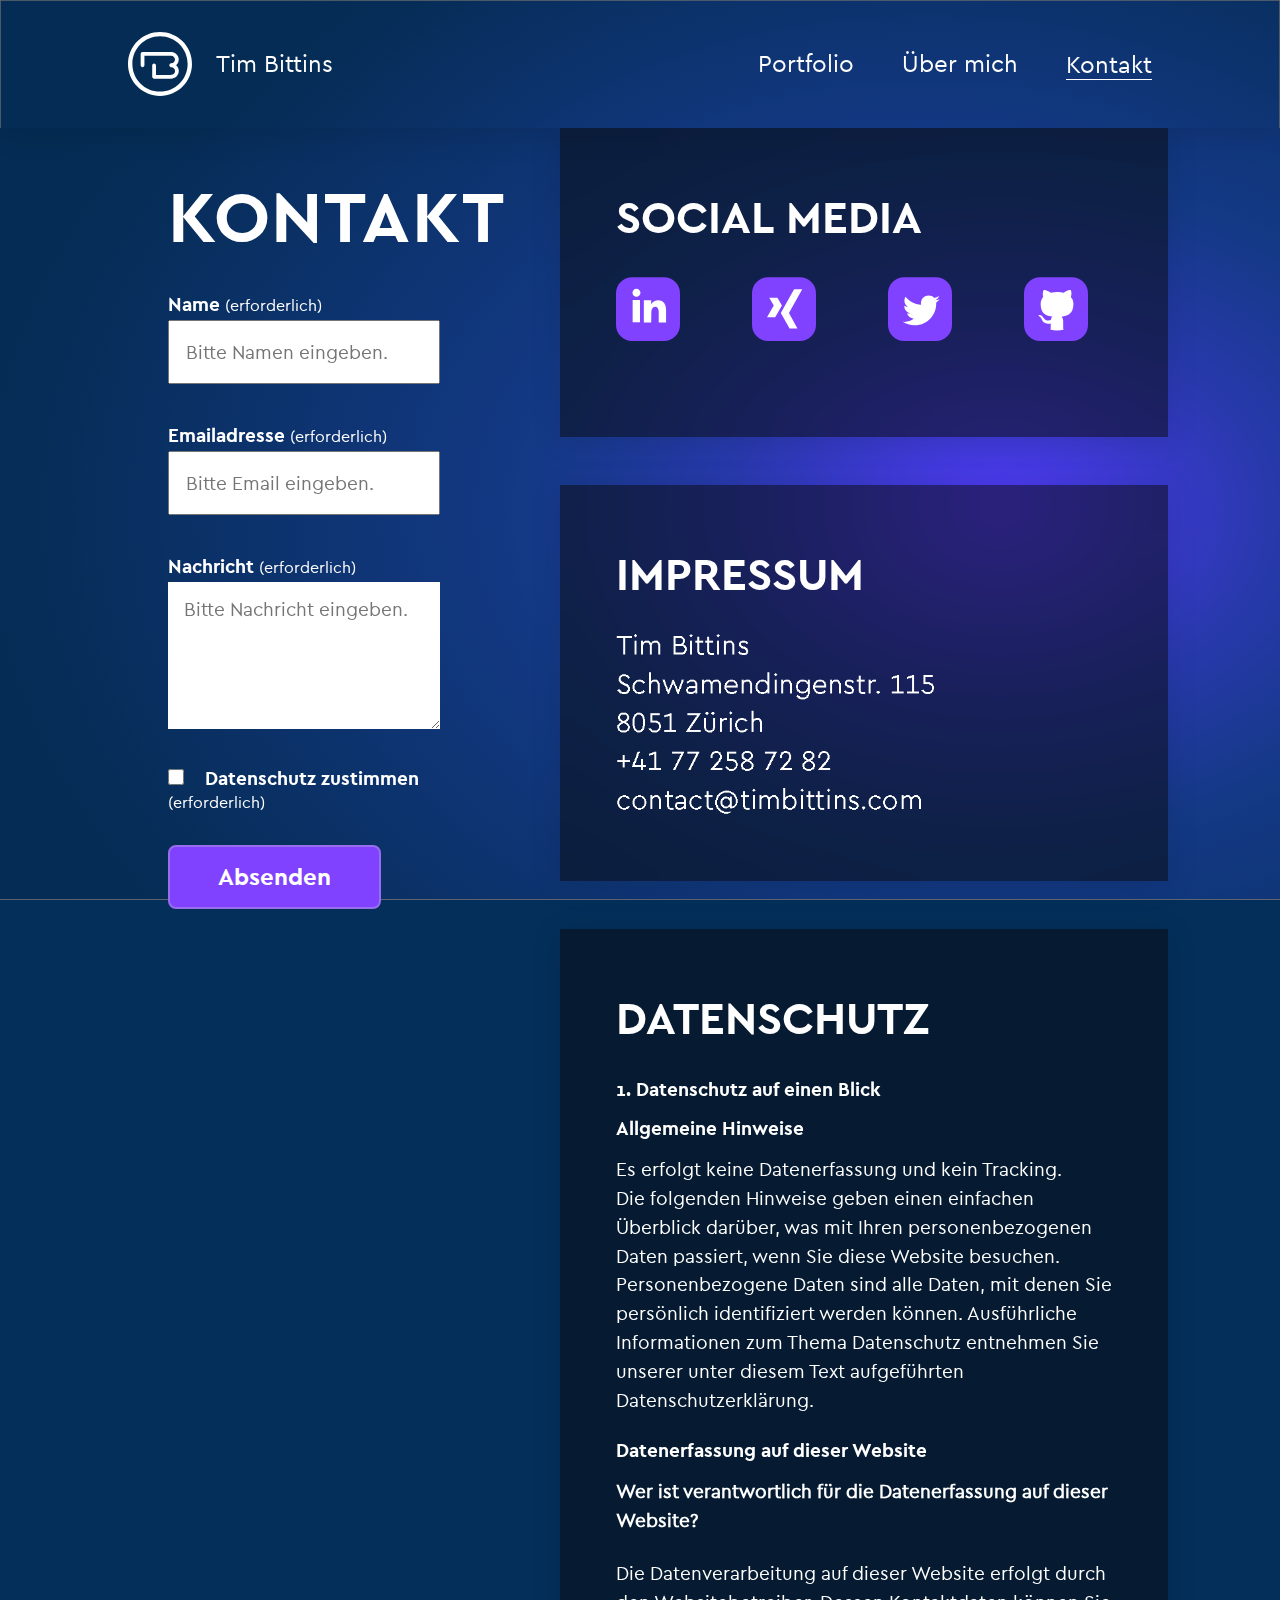
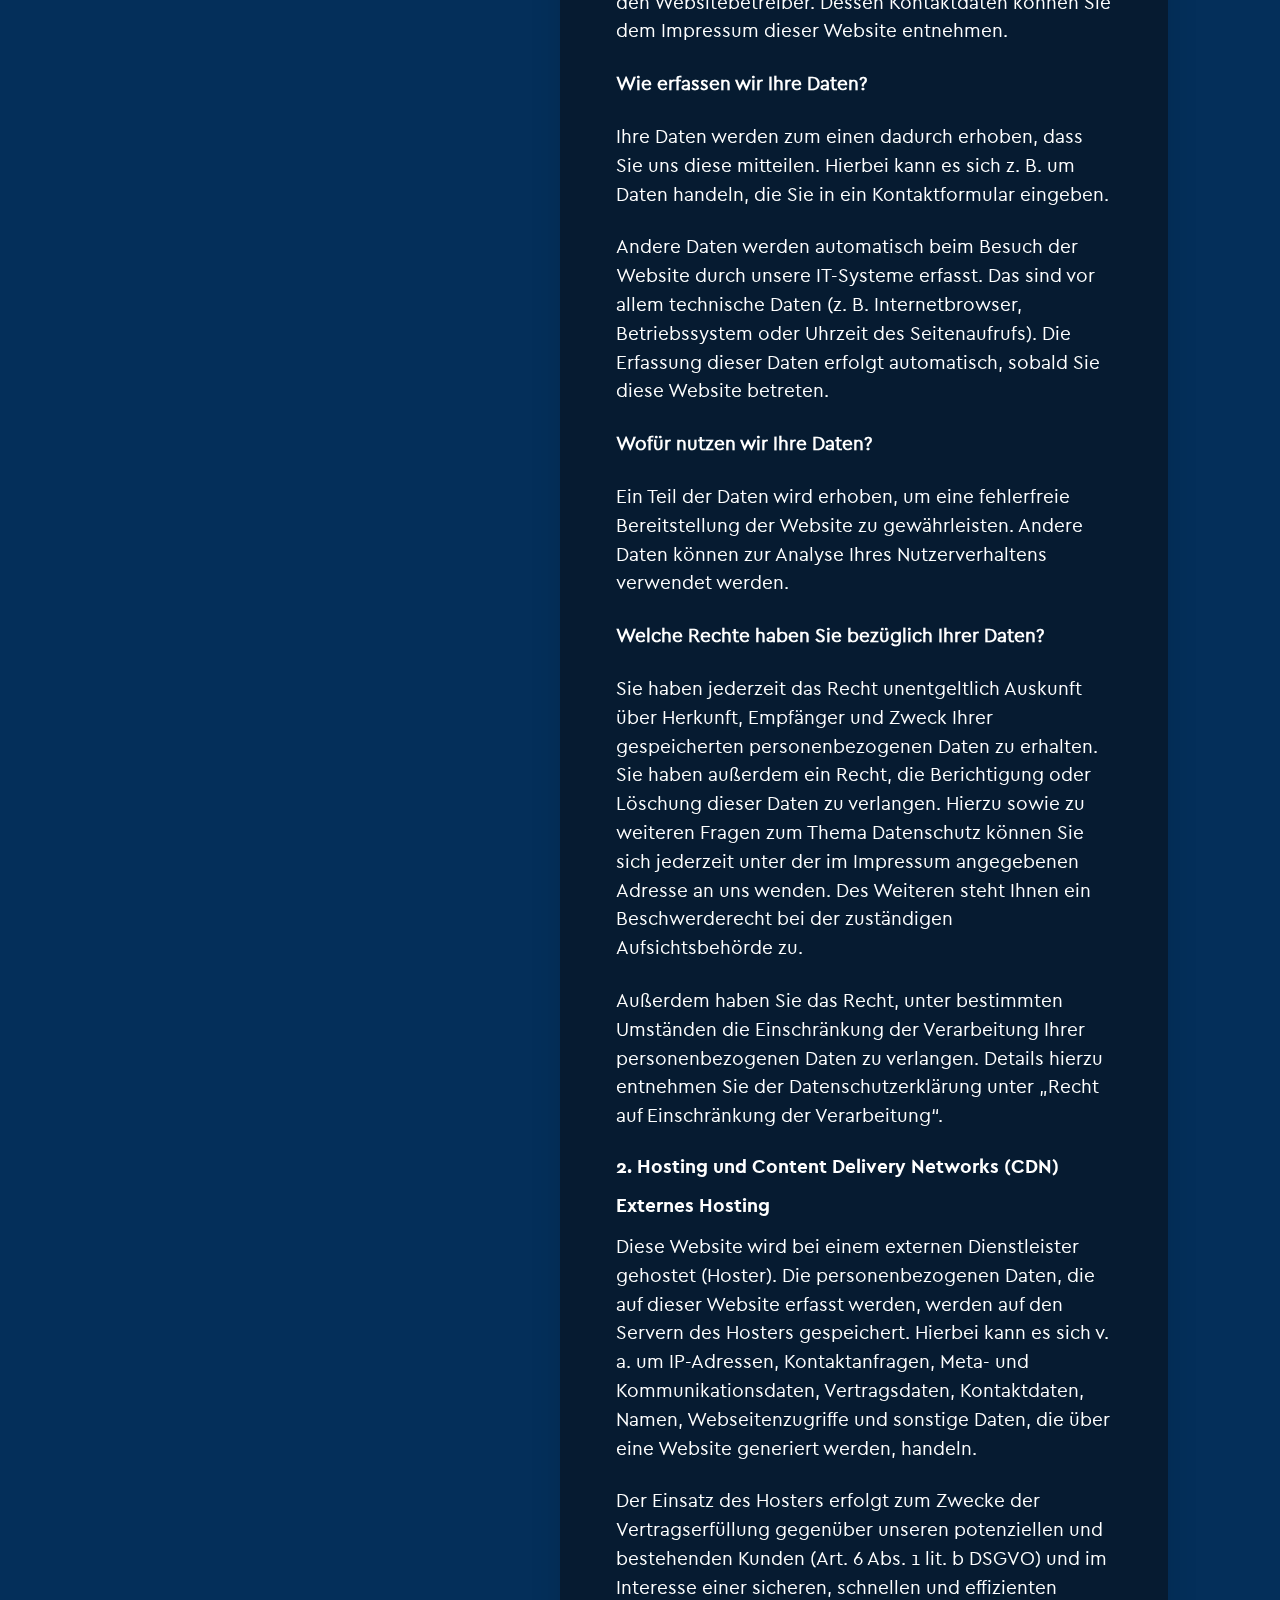
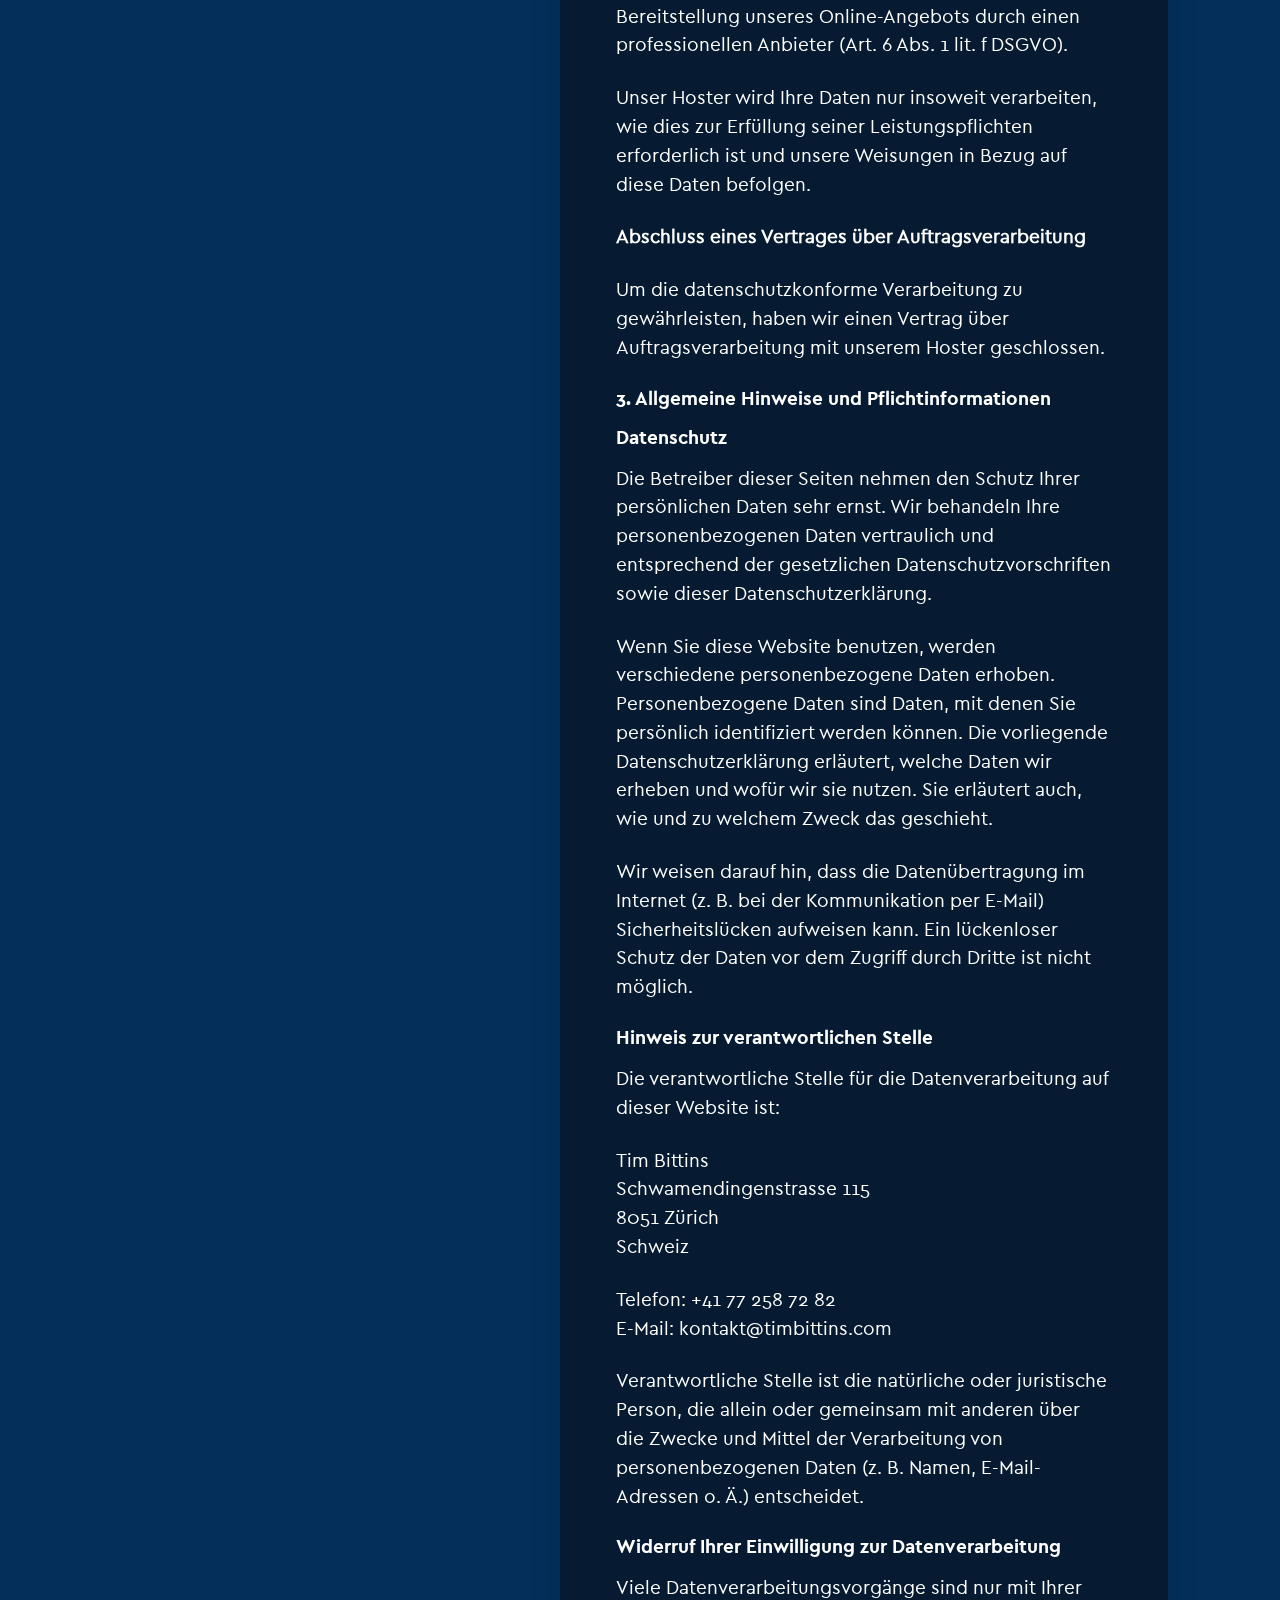
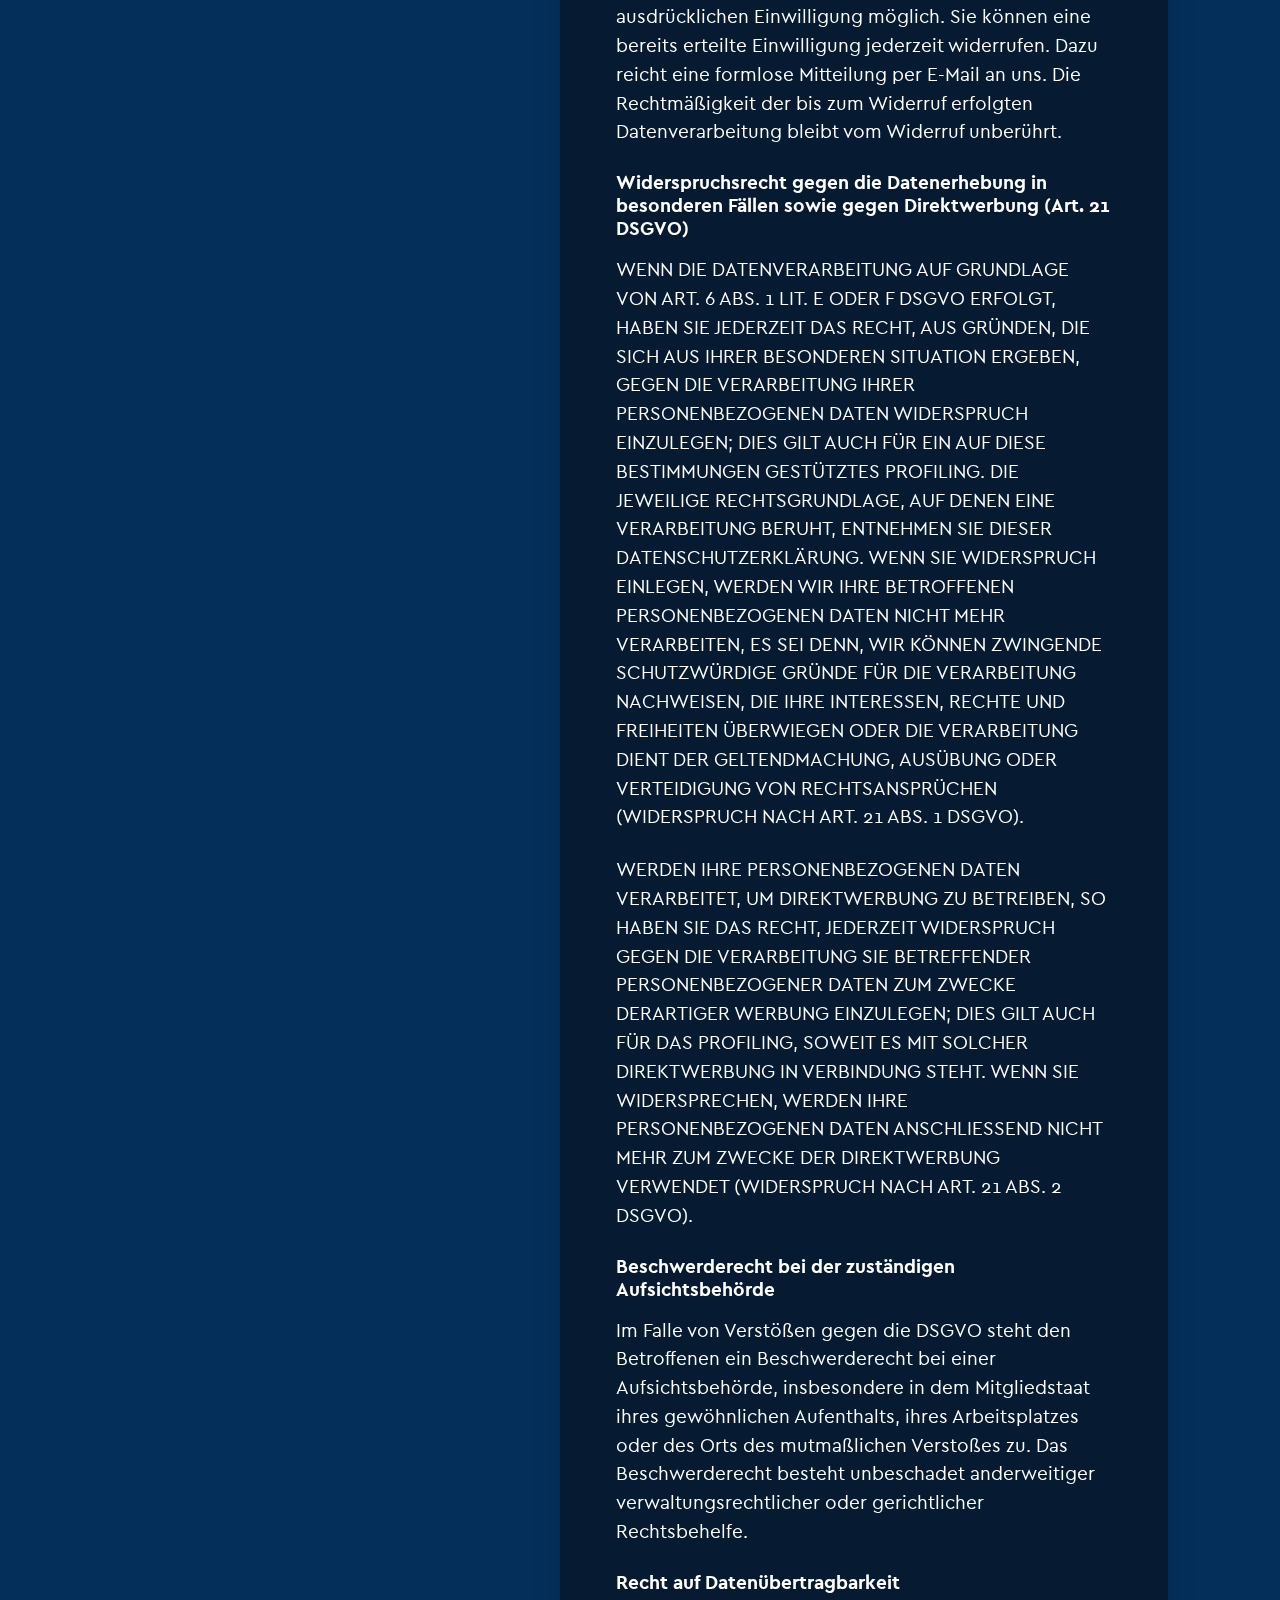
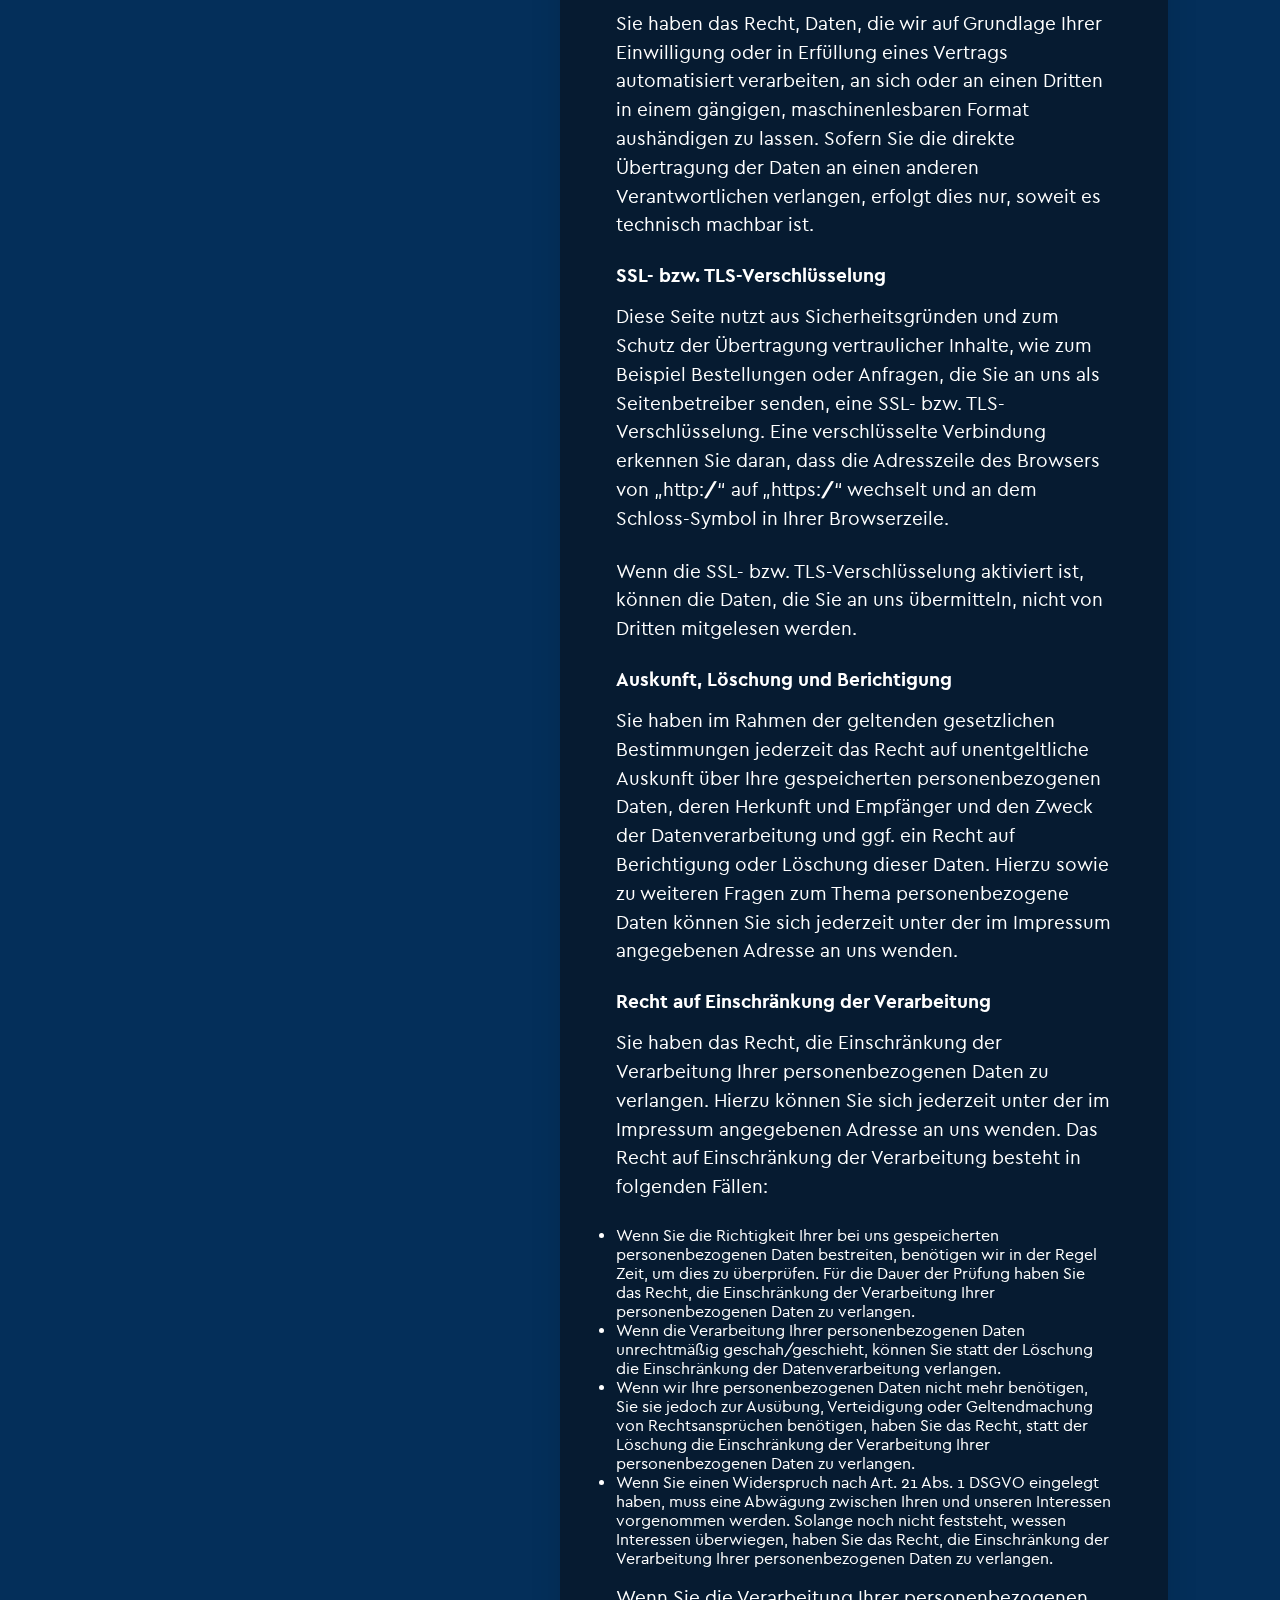
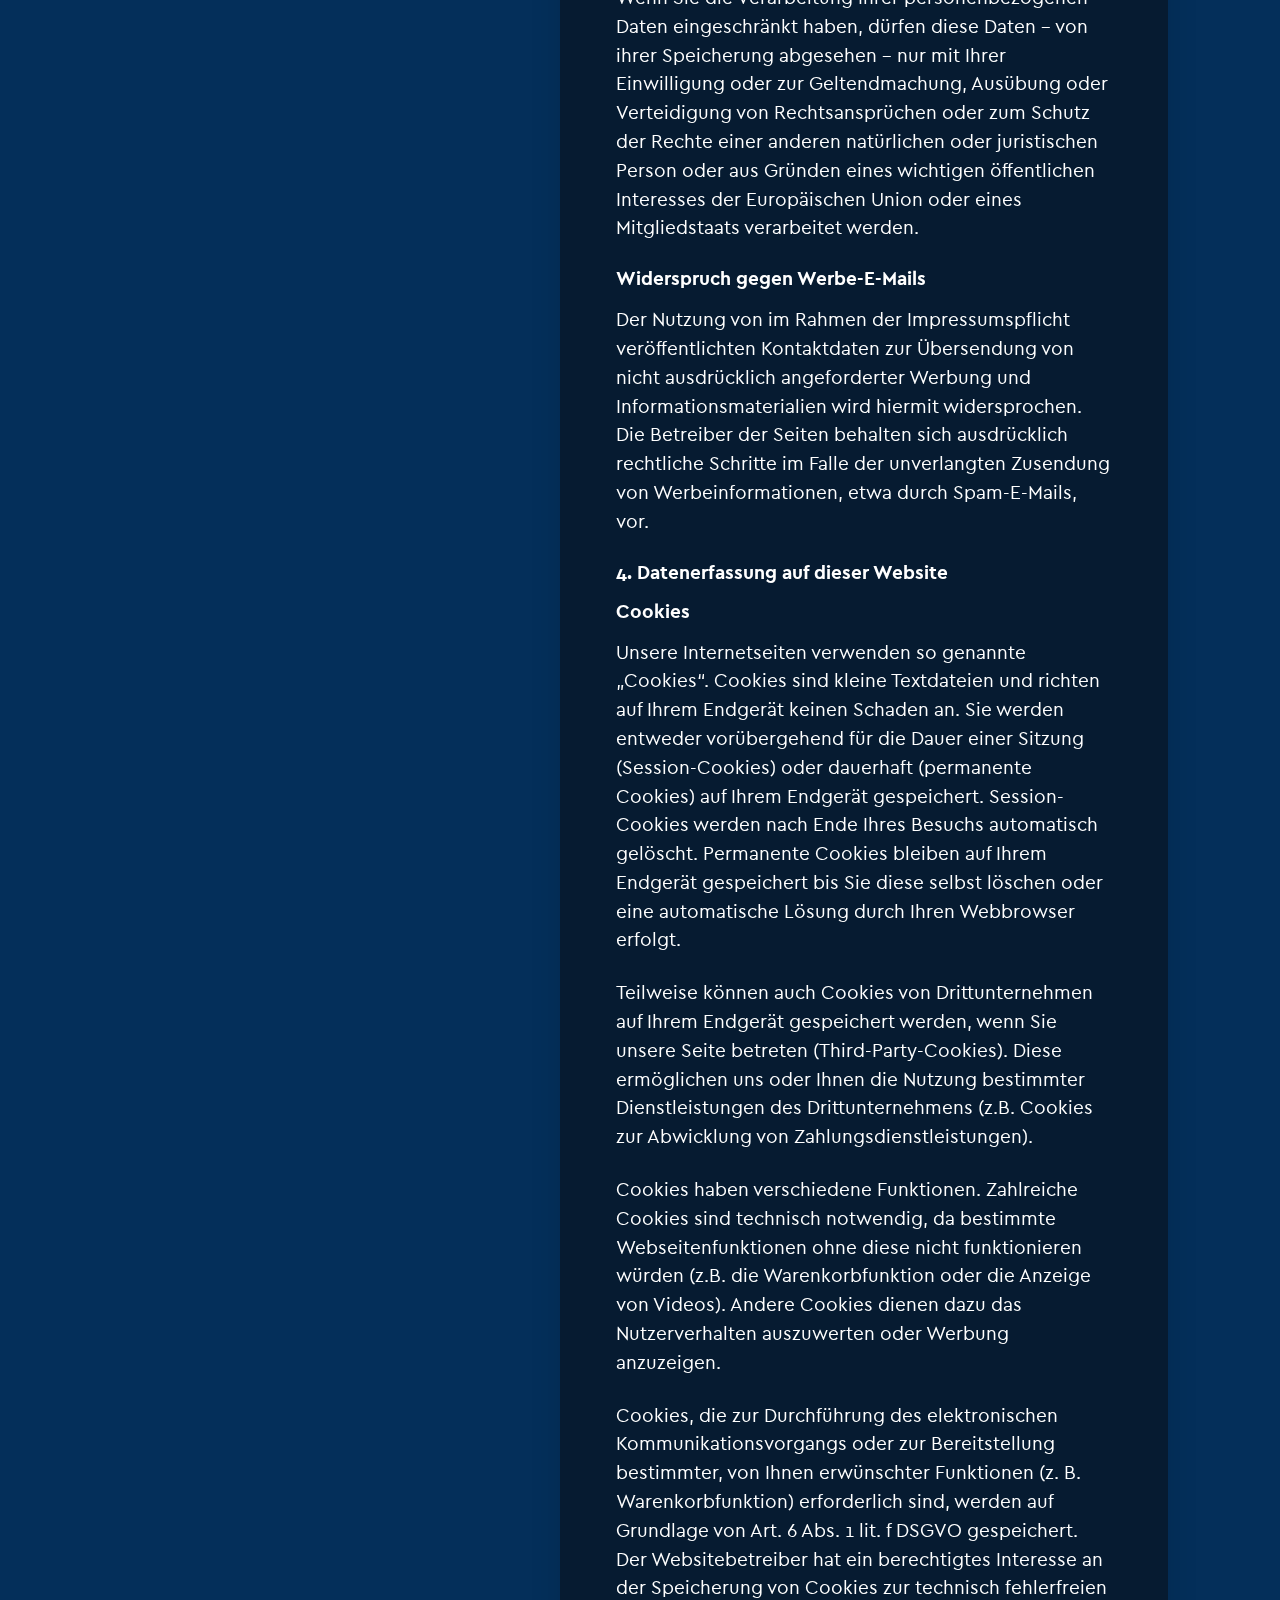
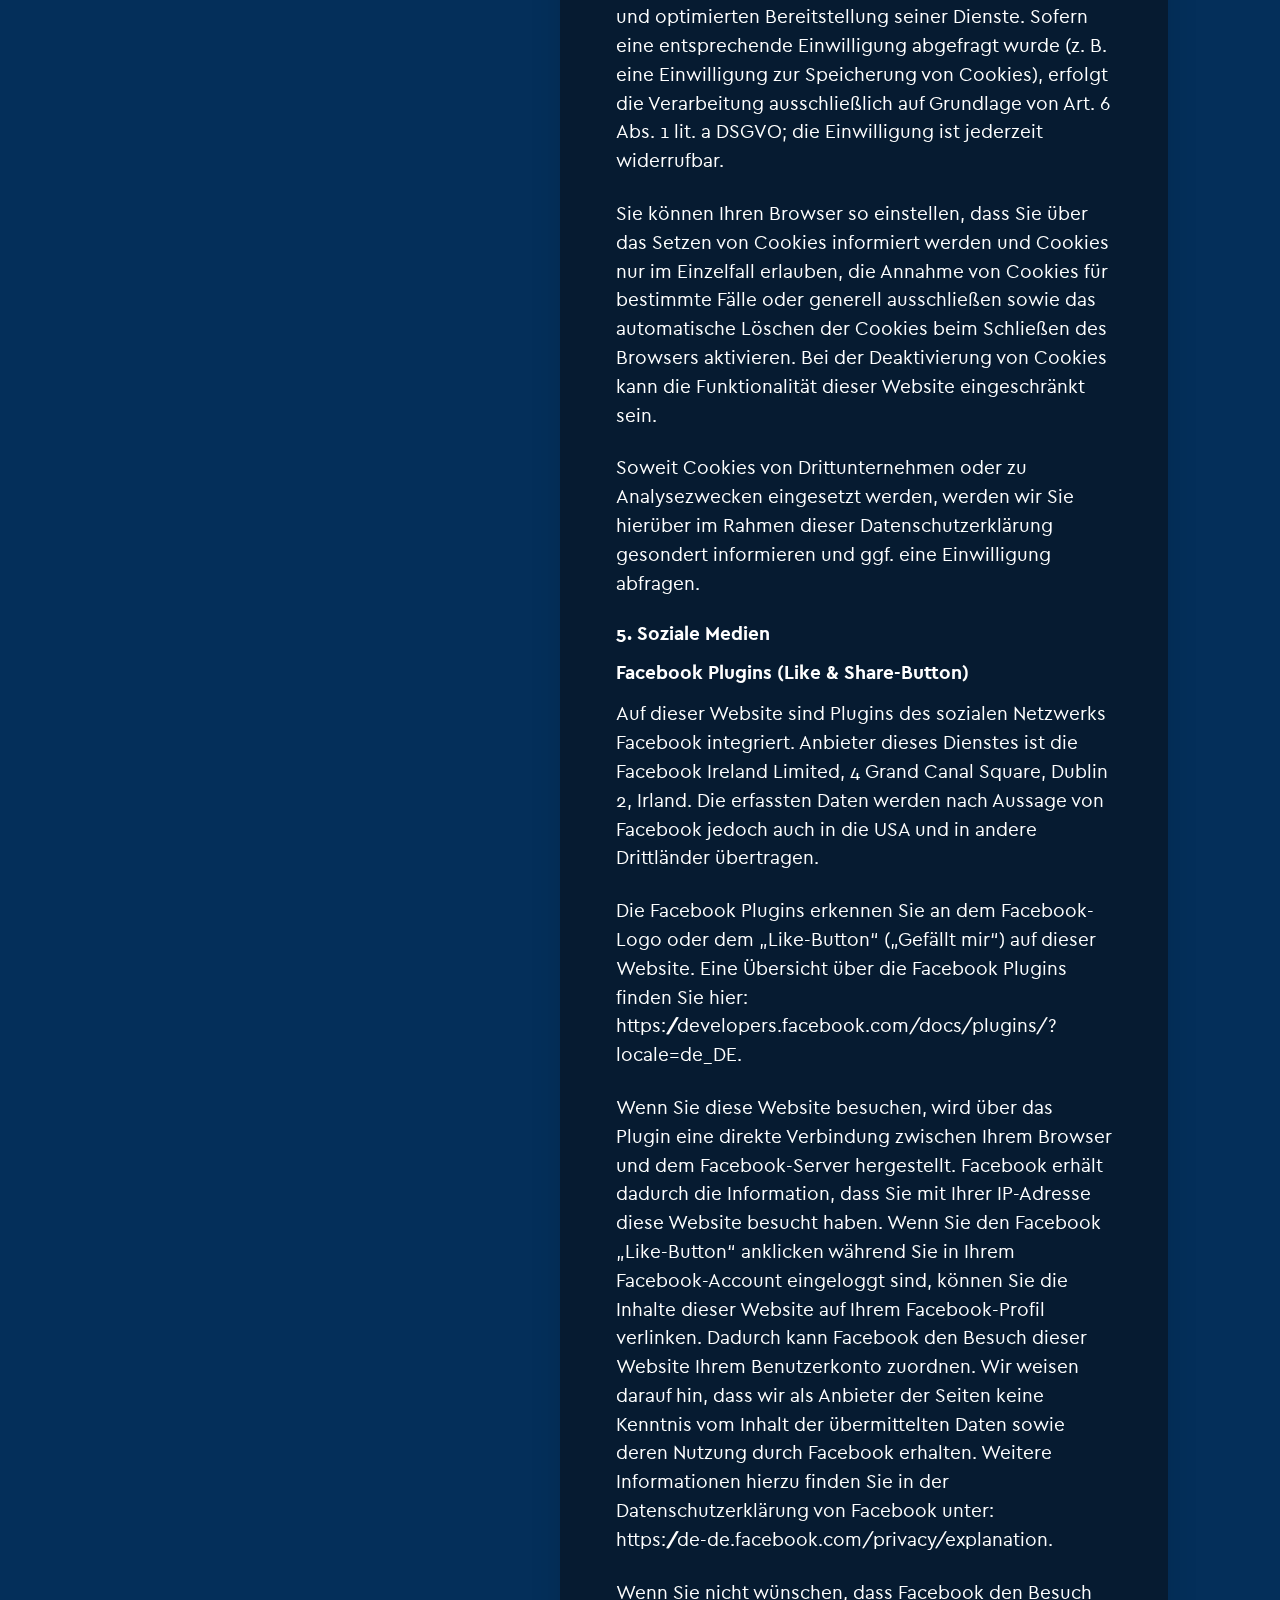
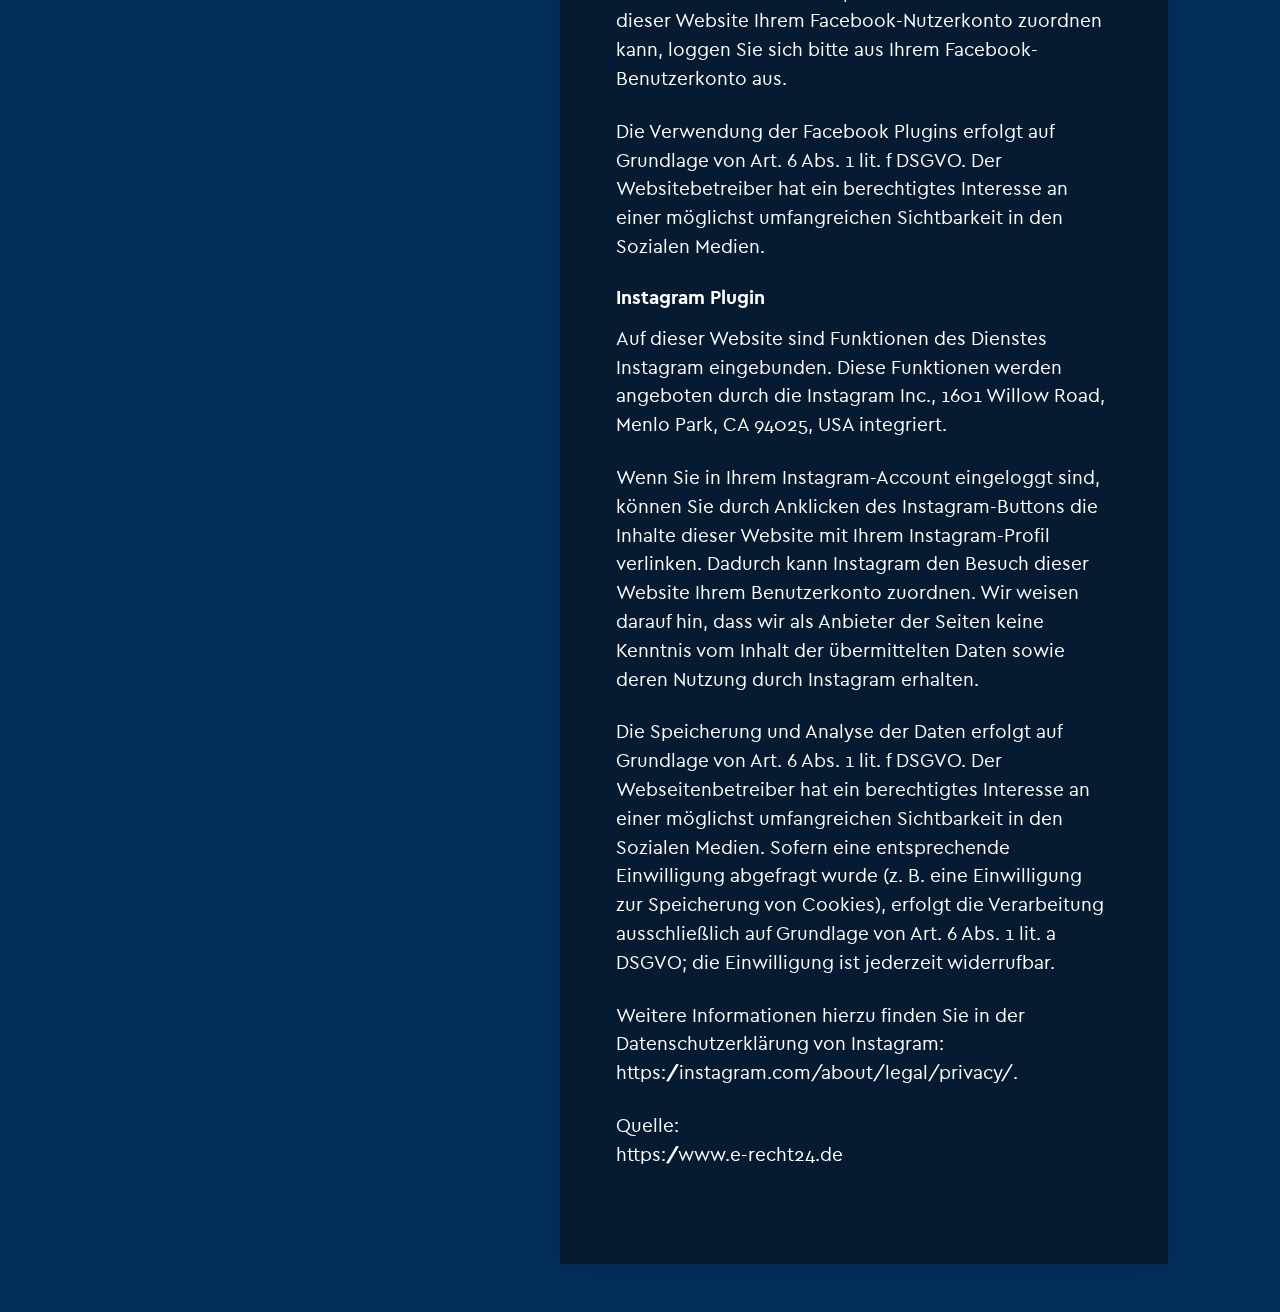
==== commit 0bdb24f8: "adjusted background image / adjusted page content boxes" ====
--- a/public/pages/kontakt.html
+++ b/public/pages/kontakt.html
@@ -131,14 +131,16 @@
             </div>
           </form>
         </article>
-
+        <div class="arrows__direction">
+                   <span class="arrows__down arrow__one"></span>
+                   <span class="arrows__down arrow__two"></span>
+                   <span class="arrows__down arrow__three"></span>
+                 </div>
         </div> 
       </aside>
 
       
       <section class="page__content page__content--contact">
-        
-        
         <article class="content__article">
           <h2>Social Media</h2>
           <section class="content__section socialmedia">
--- a/public/style/css/main.css
+++ b/public/style/css/main.css
@@ -301,7 +301,7 @@
   margin: 4vh auto 0;
   padding: 0rem 2rem;
   font-family: var(--ff-h);
-  font-size: var(--fs-p);
+  font-size: var(--fs-h3);
   text-align: center;
   color: var(--clr-white);
   background-color: var(--clr-contrast);
@@ -745,10 +745,12 @@
   justify-content: center;
   align-items: flex-start;
   width: 100%;
+}
+.form__section:not(:last-child) {
   margin-bottom: 1.5rem;
 }
 @media (min-width: 56.25em) and (orientation: landscape) {
-  .form__section {
+  .form__section:not(:last-child) {
     margin-bottom: 0;
   }
 }
@@ -835,6 +837,7 @@
 .brand .brand__name {
   margin: 0;
   font-family: var(--ff-h);
+  font-size: var(--fs-h3);
 }
 @media (min-width: 43.75em) {
   .brand .brand__name {
@@ -1029,6 +1032,11 @@
   }
 }
 
+.brand:hover .brand__name .menu__bar--line,
+.brand:focus .brand__name .menu__bar--line {
+  transform: translateX(0);
+}
+
 .brand__link:focus {
   outline: none;
 }
@@ -1095,7 +1103,7 @@
   position: relative;
   width: 100vw;
   min-height: 100vh;
-  background: darkblue url("../../../public/img/TB_bg.svg") no-repeat fixed center/cover;
+  background: var(--clr-third) url("../../img/TB_bg.svg") no-repeat fixed center/cover;
   overflow-x: hidden;
 }
 
@@ -1115,7 +1123,7 @@
     max-width: 2000px;
     height: 8rem;
     padding: 0 min(max(6rem, 10%), 12rem);
-    background: darkblue url("../../../public/img/TB_bg.svg") top/cover;
+    background: var(--clr-third) url("../../img/TB_bg.svg") top/cover;
     border: none;
     box-shadow: 0 4px 30px rgba(0, 0, 0, 0.116);
     transform: translateX(-50%);
@@ -1297,24 +1305,6 @@
   .tool__container .logo__icon {
     width: calc(var(--button-size) - 1rem);
   }
-}
-
-@media (min-width: 56.25em) and (orientation: landscape) {
-  .content__article--func {
-    display: flex;
-    width: 100%;
-    height: 50rem;
-    padding: 0;
-    overflow: hidden;
-  }
-}
-.content__article--func .content__section {
-  flex-basis: 1000px;
-  display: block;
-  min-width: 100%;
-  width: 100%;
-  height: 500px;
-  overflow: hidden;
 }
 
 .page__info--frontpage .page__info--h1 {
@@ -1438,31 +1428,73 @@
     transform: scaleY(1);
   }
 }
-.project__logo--box {
-  width: 85%;
-  aspect-ratio: 16/8;
+.project__iframe {
+  width: 100%;
+  height: 50vh;
+}
+
+.project__website--box {
+  position: relative;
+  left: -1.5rem;
+  width: 100vw;
+  aspect-ratio: 1/1.34;
   margin: 0 auto;
-}
-
-.project__logo--img {
-  width: 100%;
+  background-color: var(--clr-dark);
+}
+@media (min-width: 43.75em) {
+  .project__website--box {
+    left: 0;
+    width: 100%;
+    aspect-ratio: 1/0.865;
+  }
+}
+@media (min-width: 56.25em) and (orientation: landscape) {
+  .project__website--box {
+    aspect-ratio: 16/7.93;
+  }
+}
+
+.project__website--img img {
+  width: 100%;
+}
+@media (min-width: 43.75em) {
+  .project__website--img img {
+    width: 100%;
+    -o-object-fit: cover;
+       object-fit: cover;
+  }
+}
+
+.project__link--box {
+  display: flex;
+  flex-direction: column;
+  justify-content: center;
+  align-items: center;
+  width: 100%;
+  margin: 0 0 5rem;
 }
 
 .project__link--explain {
   text-align: center;
-  margin: 0;
+  margin: 2rem 0 0;
 }
 
 .project__link {
-  display: block;
-  margin: 0 0 5rem;
+  display: inline;
+  padding: 0.5rem 1rem;
+  width: auto;
   font-size: var(--fs-h3) !important;
   text-decoration: underline !important;
   text-underline-offset: 0.3rem;
   text-align: center;
 }
 .project__link:hover {
-  text-shadow: 1px 1px 1px white;
+  text-shadow: 1px 1px 1px var(--clr-white);
+}
+
+.project__image--box {
+  width: 100%;
+  aspect-ratio: 16/8.7;
 }
 
 .project__image {
@@ -1515,7 +1547,7 @@
     display: flex;
     flex-direction: row;
     flex-wrap: wrap;
-    gap: 3rem;
+    gap: 3rem 5rem;
   }
 }
 
@@ -1579,9 +1611,12 @@
   }
 }
 
+.page__content--contact {
+  margin-top: 2.5rem;
+}
 @media (min-width: 56.25em) and (orientation: landscape) {
   .page__content--contact {
-    padding-left: 2rem;
+    margin-top: 0;
   }
 }
 
